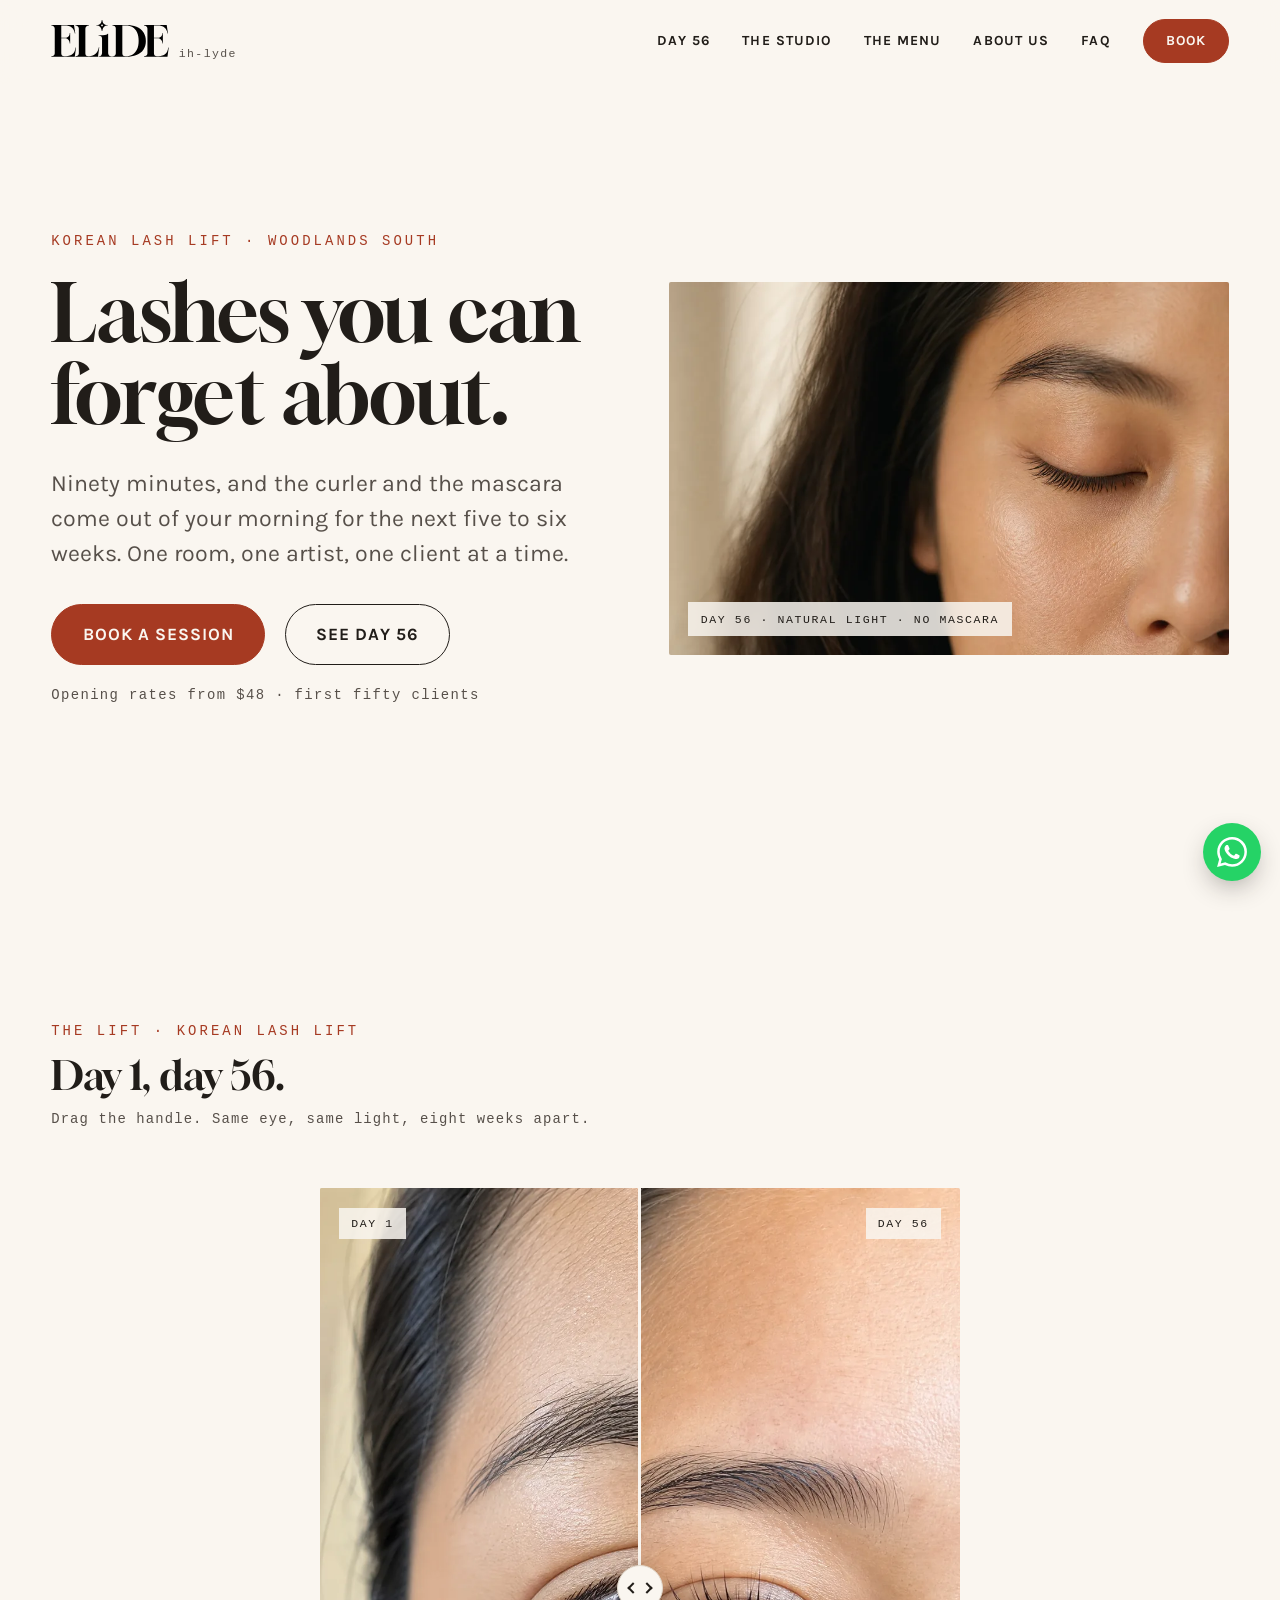
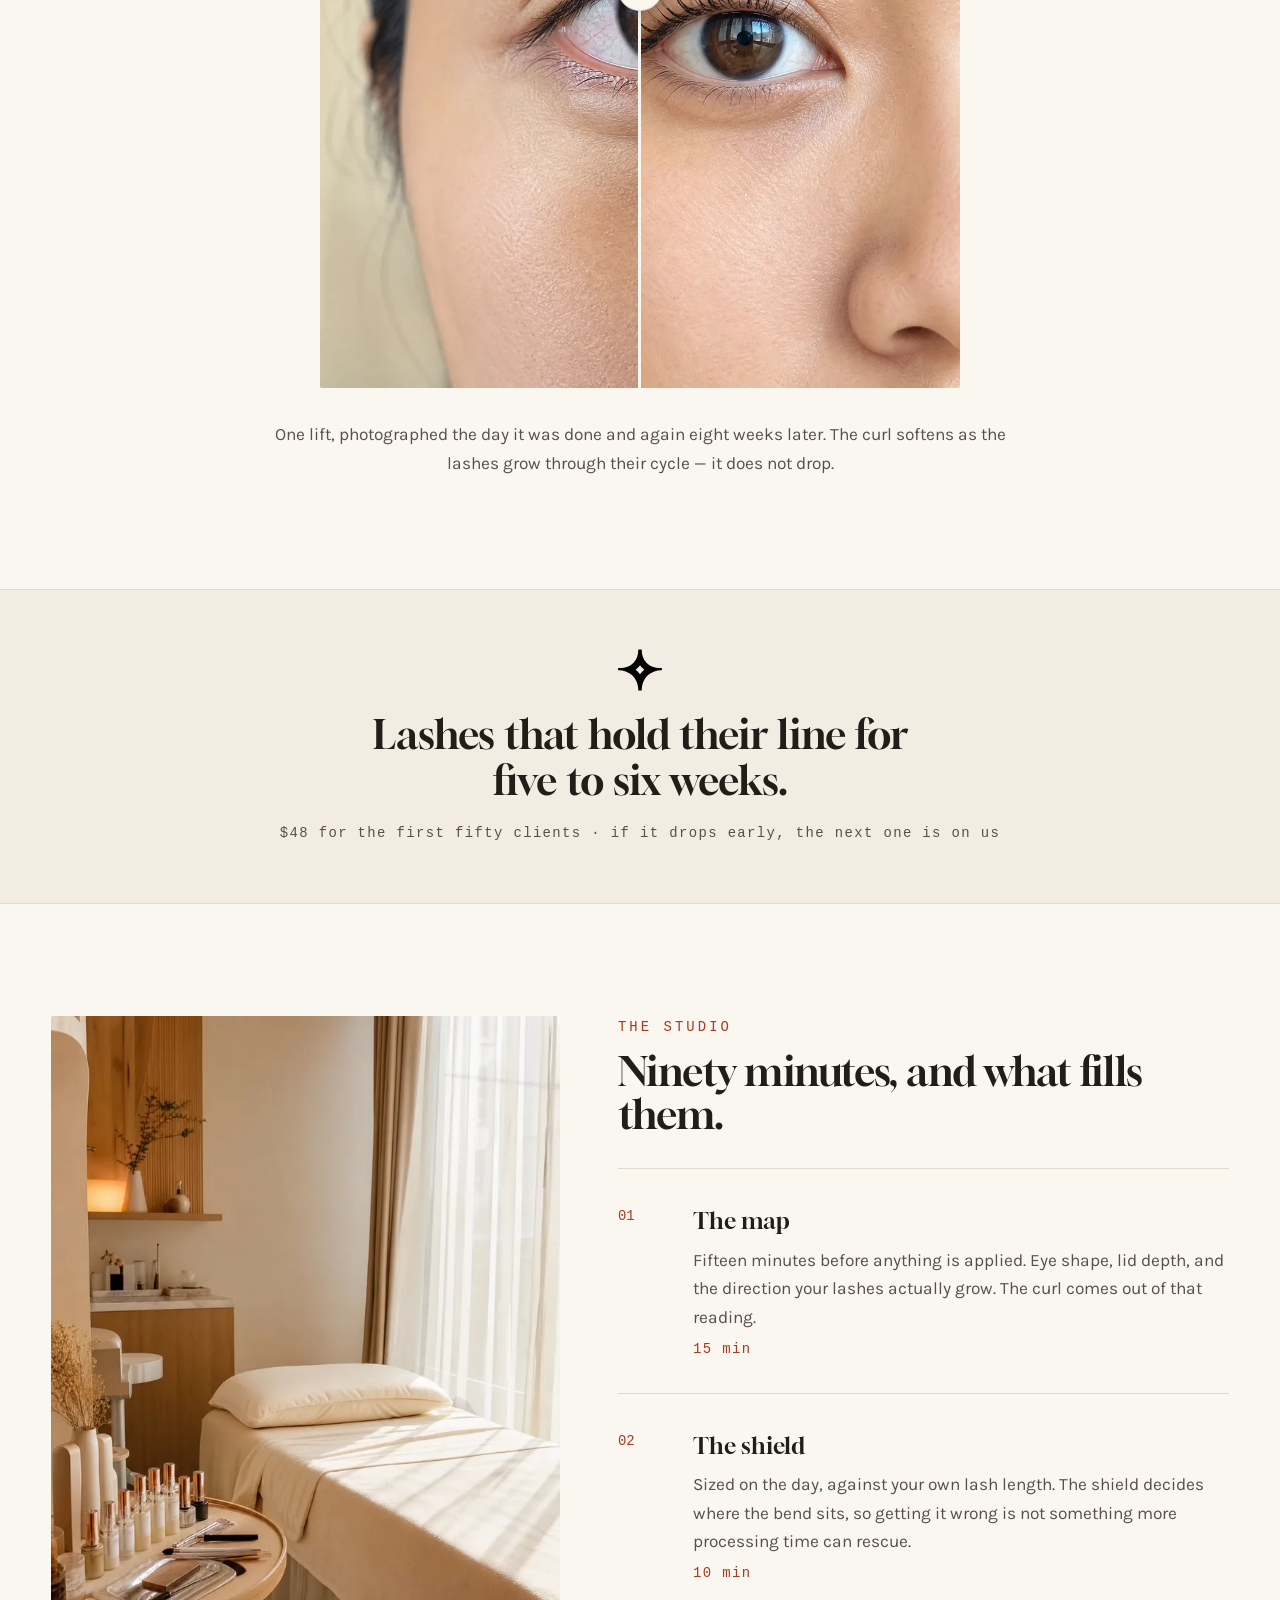
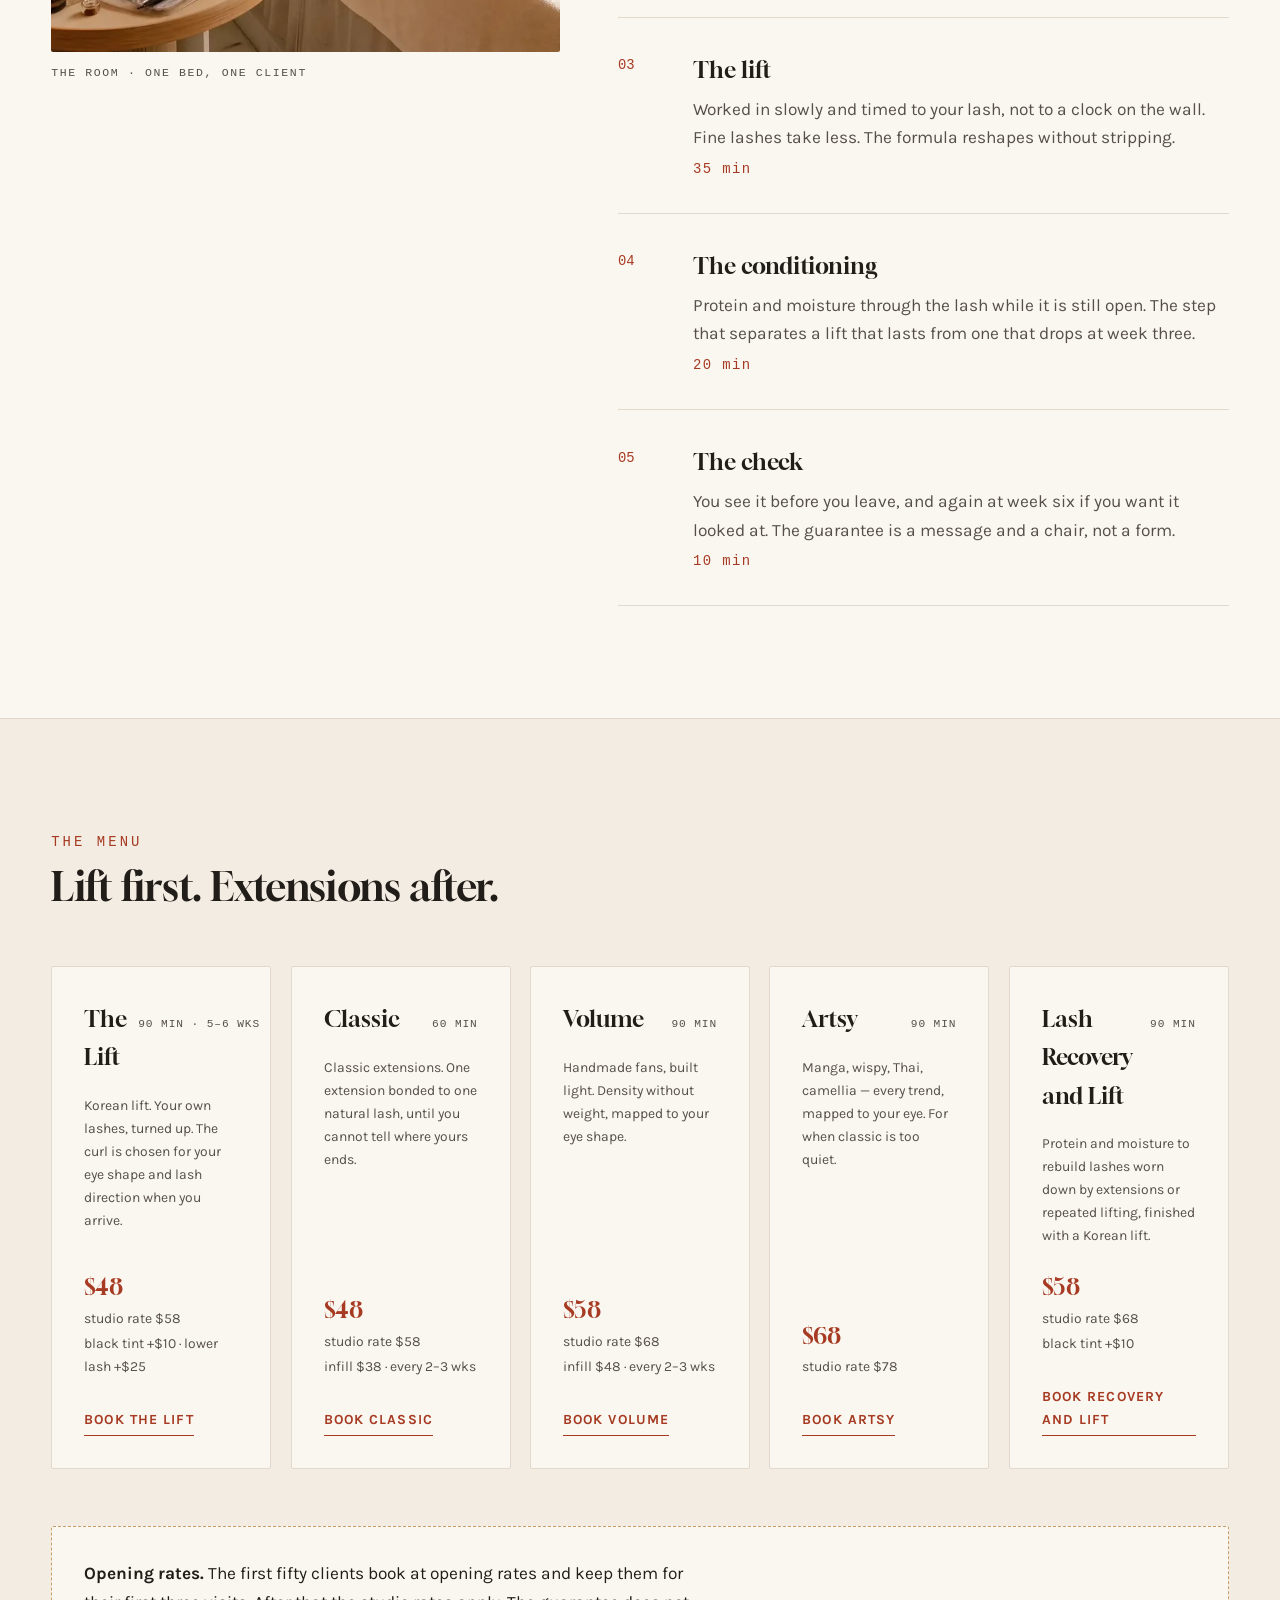
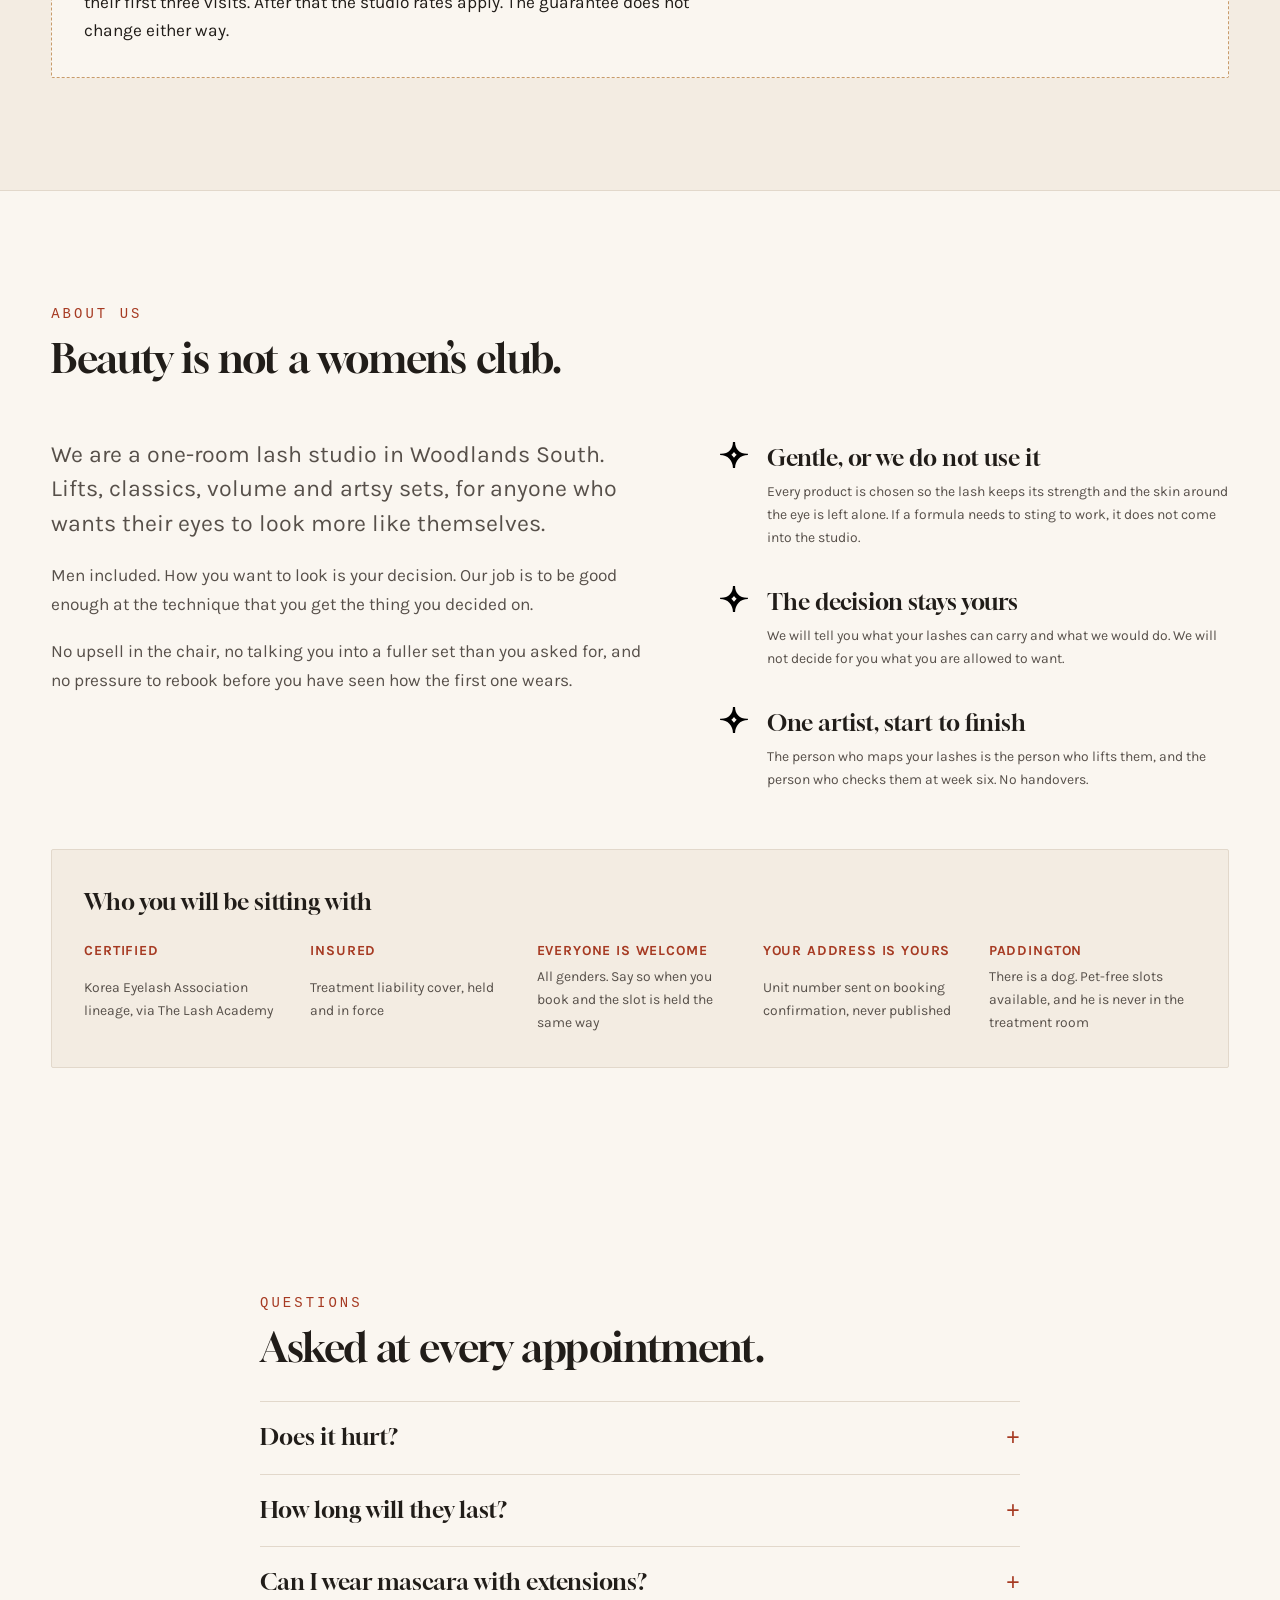
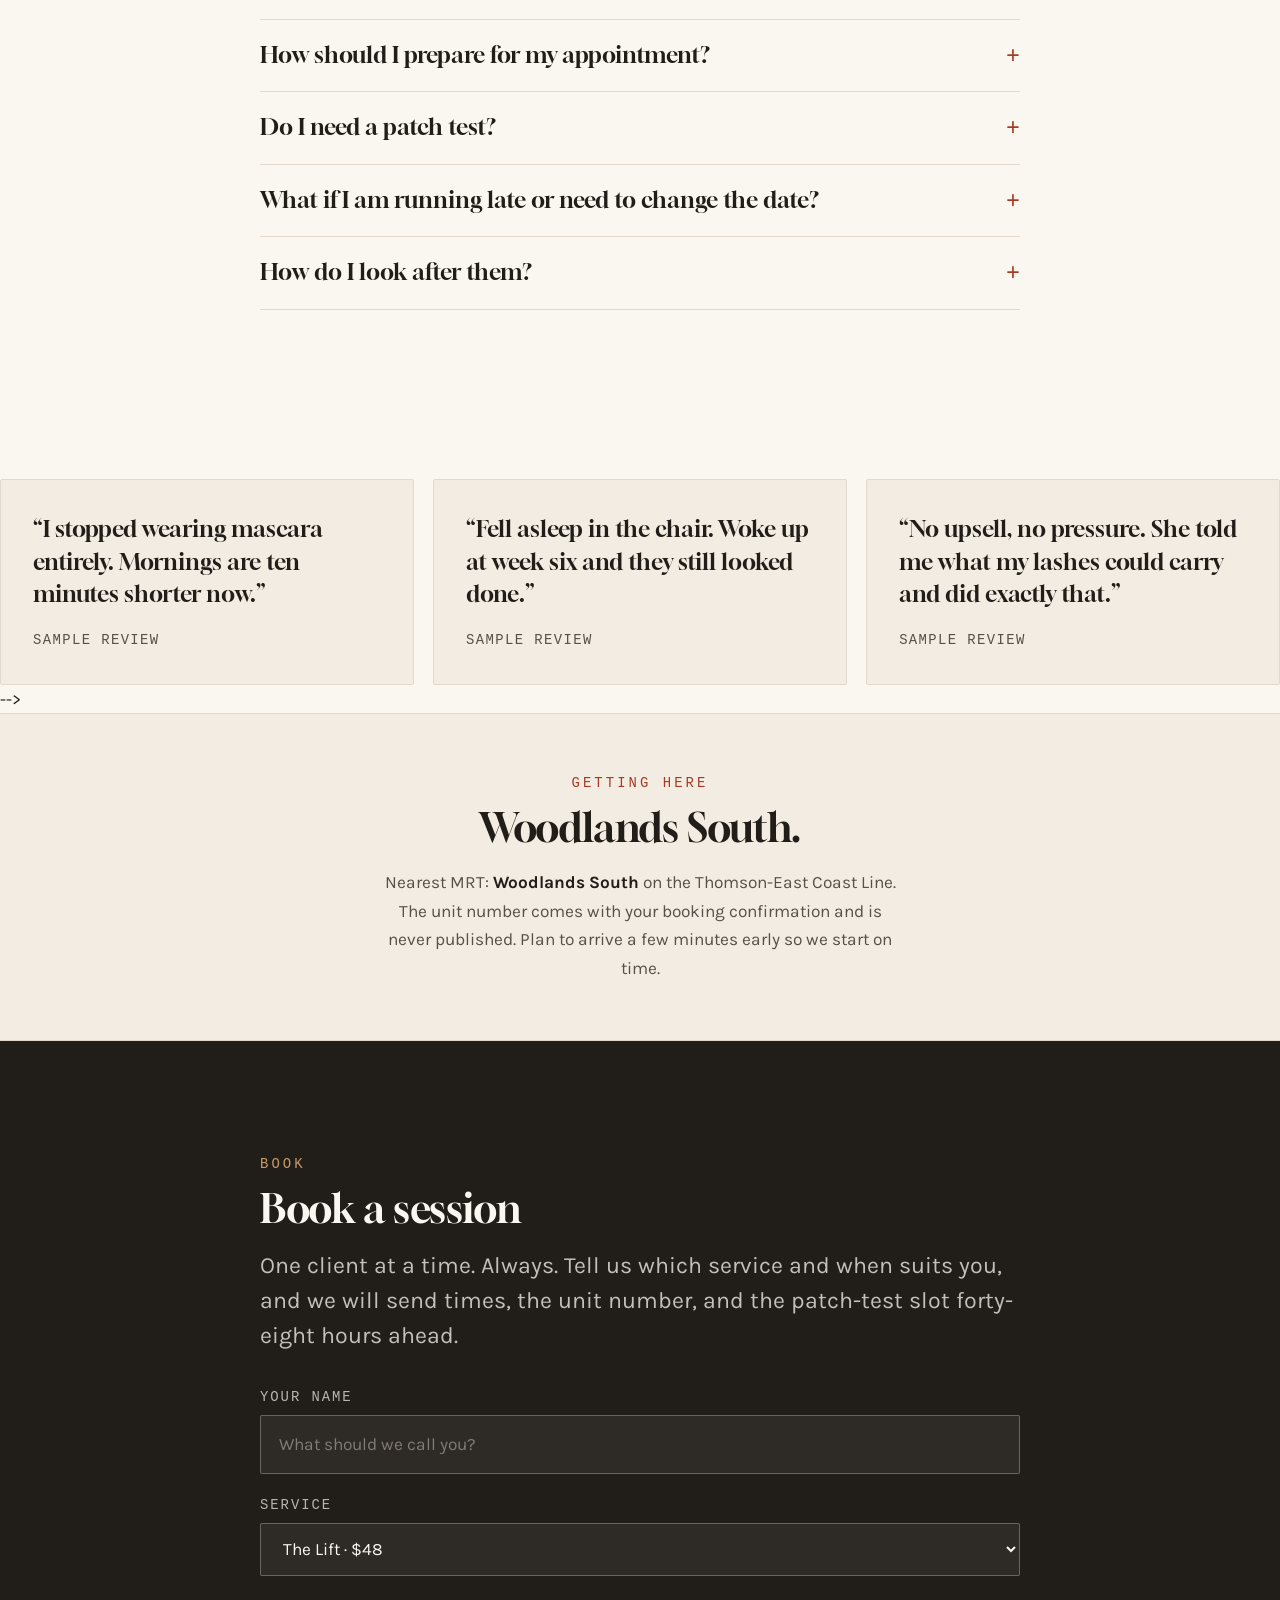
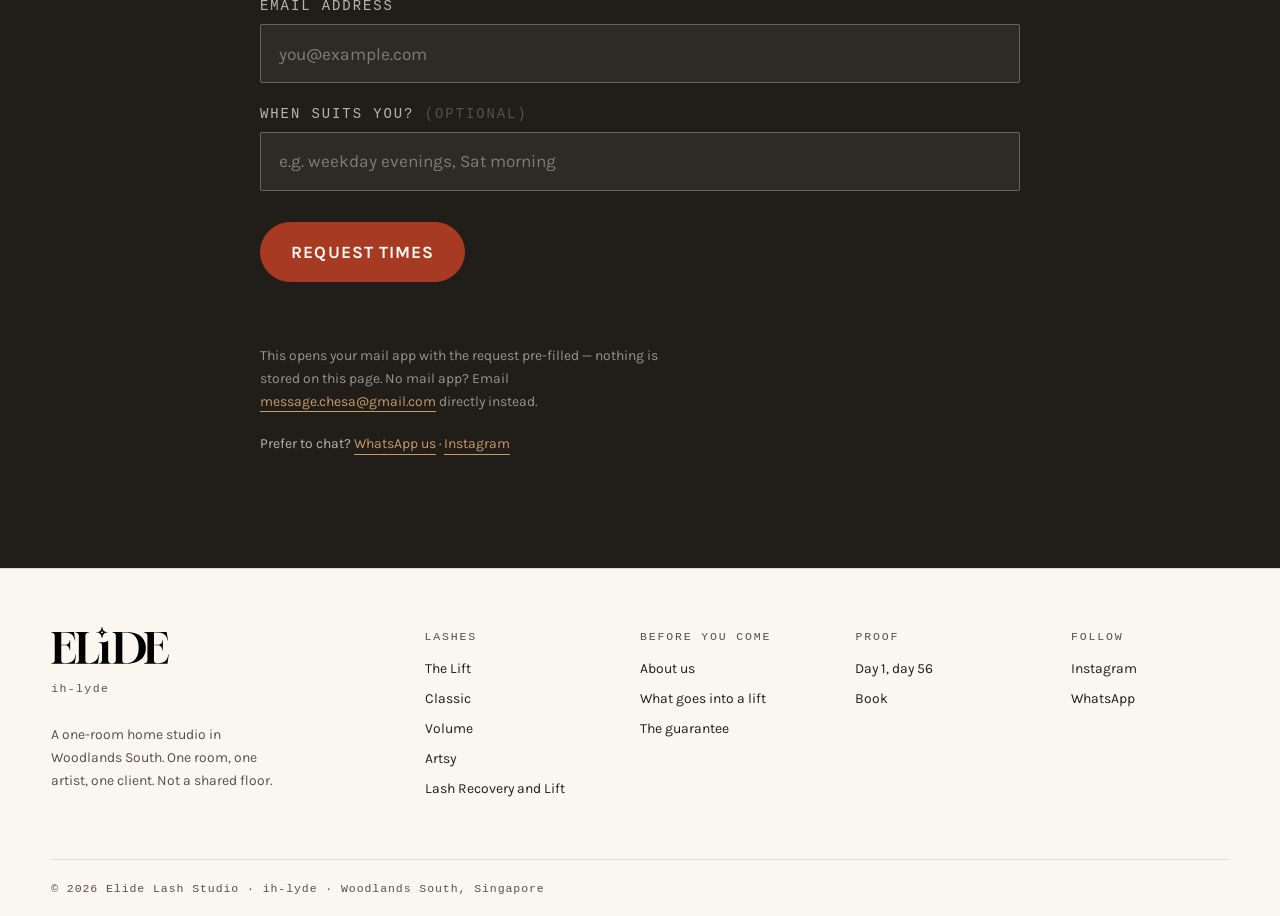
==== index.html @ 9c14c766 "Launch: FAQ, getting-here band, booking fixes, real WhatsApp and Instagram links" ====
<!DOCTYPE html>
<html lang="en">
<head>
<meta charset="utf-8">
<meta name="viewport" content="width=device-width, initial-scale=1">
<title>ELıDE — Lash lift and extensions in Woodlands South, Singapore</title>
<meta name="description" content="Lash lift and extensions in a one-room home studio in Woodlands South. One artist, one client at a time. Holds five to six weeks, or the next one is on us.">
<meta name="theme-color" content="#FAF6F0">
<link rel="canonical" href="https://www.elidestudio.com/">
<meta property="og:type" content="website">
<meta property="og:title" content="ELıDE — Lash studio in Woodlands South">
<meta property="og:description" content="Ninety minutes, and the curler and the mascara come out of your morning for the next five to six weeks. One room, one artist, one client at a time.">
<meta property="og:image" content="assets/img/hero-1600.jpg">
<meta name="twitter:card" content="summary_large_image">
<link rel="preload" href="assets/fonts/gloock-latin.woff2" as="font" type="font/woff2" crossorigin>
<link rel="preload" href="assets/fonts/karla-latin.woff2" as="font" type="font/woff2" crossorigin>
<link rel="stylesheet" href="assets/css/styles.css">
<link rel="icon" href="assets/img/favicon.svg" type="image/svg+xml">
<script type="application/ld+json">
{
  "@context": "https://schema.org",
  "@type": "BeautySalon",
  "name": "Elide Lash Studio",
  "alternateName": "ELıDE",
  "url": "https://www.elidestudio.com/",
  "description": "One-room lash studio in Woodlands South, Singapore. Lifts, extensions and artsy sets. One artist, one client at a time.",
  "address": {
    "@type": "PostalAddress",
    "addressLocality": "Woodlands South",
    "addressCountry": "SG"
  },
  "priceRange": "$38–$78"
}
</script>
</head>
<body>
<script>document.documentElement.classList.add('js');</script>
<a class="skip" href="#main">Skip to content</a>

<header class="topbar" id="topbar">
  <a class="brand" href="#top" aria-label="Elide, pronounced ih-lyde — back to top">
    <img class="brand__lockup" src="assets/img/elide-lockup.svg" alt="ELıDE" width="118" height="34">
    <span class="brand__say" aria-hidden="true">ih-lyde</span>
  </a>

  <nav class="nav" aria-label="Primary">
    <div class="nav__links" id="navLinks">
      <a href="#proof">Day 56</a>
      <a href="#studio">The studio</a>
      <a href="#menu">The menu</a>
      <a href="#about">About us</a>
      <a href="#faq">FAQ</a>
    </div>
    <a class="btn btn--fill nav__book" href="#book">Book</a>
    <button class="nav__toggle" id="navToggle" type="button" aria-expanded="false" aria-controls="navLinks" aria-label="Open menu">
      <span></span><span></span>
    </button>
  </nav>
</header>

<main id="main">
<span id="top"></span>

<!-- ══════════════ HERO ══════════════ -->
<section class="hero" id="hero">
  <div class="hero__copy">
    <p class="eyebrow" data-seq="0">Korean lash lift · Woodlands South</p>
    <h1 class="display" data-seq="1">Lashes you can forget about.</h1>
    <p class="lede hero__lede" data-seq="2">
      Ninety minutes, and the curler and the mascara come out of your morning for the next
      five to six weeks. One room, one artist, one client at a time.
    </p>
    <div class="hero__cta" data-seq="3">
      <a class="btn btn--fill btn--lg" href="#book">Book a session</a>
      <a class="btn btn--line btn--lg" href="#proof">See day 56</a>
    </div>
    <p class="hero__micro" data-seq="4">Opening rates from $48 · first fifty clients</p>
  </div>

  <div class="hero__shot" data-seq="2">
    <figure class="hero__frame">
      <picture>
        <source type="image/webp" srcset="assets/img/hero-900.webp 900w, assets/img/hero-1600.webp 1600w" sizes="(max-width: 860px) 100vw, 50vw">
        <img src="assets/img/hero-1600.jpg"
             srcset="assets/img/hero-900.jpg 900w, assets/img/hero-1600.jpg 1600w"
             sizes="(max-width: 860px) 100vw, 50vw"
             width="1600" height="1067" fetchpriority="high" decoding="async"
             alt="Close crop of a woman's closed eye in warm sunlight, her natural lashes lifted into a soft curl.">
      </picture>
      <figcaption class="hero__caption">Day 56 · natural light · no mascara</figcaption>
    </figure>
  </div>
</section>

<!-- ══════════════ PROOF ══════════════ -->
<section class="section proof" id="proof">
  <div class="wrap">
    <header class="proof__head" data-reveal>
      <p class="eyebrow">The Lift · Korean lash lift</p>
      <h2 class="h2">Day 1, day 56.</h2>
      <p class="cap">Drag the handle. Same eye, same light, eight weeks apart.</p>
    </header>

    <div class="compare" data-reveal>
      <div class="compare__stage" id="compare">
        <picture class="compare__img compare__img--after">
          <source type="image/webp" srcset="assets/img/proof-d56-700.webp 700w, assets/img/proof-d56-1100.webp 1100w" sizes="(max-width: 860px) 100vw, 60vw">
          <img src="assets/img/proof-d56-1100.jpg" width="1100" height="1375" loading="lazy" decoding="async"
               alt="The same eye at day 56, the natural lashes still holding a clear upward lift.">
        </picture>
        <div class="compare__before" id="compareBefore">
          <picture class="compare__img">
            <source type="image/webp" srcset="assets/img/proof-d1-700.webp 700w, assets/img/proof-d1-1100.webp 1100w" sizes="(max-width: 860px) 100vw, 60vw">
            <img src="assets/img/proof-d1-1100.jpg" width="1100" height="1375" loading="lazy" decoding="async"
                 alt="A client's eye at day 1, natural lashes straight before the lift.">
          </picture>
        </div>
        <div class="compare__handle" id="compareHandle" aria-hidden="true"><span></span></div>
        <input class="compare__range" id="compareRange" type="range" min="0" max="100" value="50"
               aria-label="Reveal comparison between day 1 and day 56">
        <span class="compare__tag compare__tag--before">Day 1</span>
        <span class="compare__tag compare__tag--after">Day 56</span>
      </div>
      <p class="compare__note">
        One lift, photographed the day it was done and again eight weeks later. The curl softens as
        the lashes grow through their cycle — it does not drop.
      </p>
    </div>
  </div>
</section>

<!-- ══════════════ GUARANTEE ══════════════ -->
<section class="band guarantee" id="guarantee">
  <img class="guarantee__motif" src="assets/img/elide-mark.svg" alt="" width="72" height="72" data-reveal>
  <p class="guarantee__line" data-reveal>Lashes that hold their line for five to six weeks.</p>
  <p class="guarantee__note" data-reveal>$48 for the first fifty clients · if it drops early, the next one is on us</p>
</section>

<!-- ══════════════ STUDIO ══════════════ -->
<section class="section studio" id="studio">
  <div class="wrap studio__grid">
    <figure class="studio__photo" data-reveal>
      <picture>
        <source type="image/webp" srcset="assets/img/studio-700.webp 700w, assets/img/studio-1100.webp 1100w" sizes="(max-width: 1080px) 100vw, 42vw">
        <img src="assets/img/studio-1100.jpg" width="1100" height="1375" loading="lazy" decoding="async"
             alt="The treatment room: a single bed in cream linen beside a sunlit window, tools laid out on a wooden tray.">
      </picture>
      <figcaption>The room · one bed, one client</figcaption>
    </figure>

    <div class="studio__copy">
      <header data-reveal>
        <p class="eyebrow">The studio</p>
        <h2 class="h2">Ninety minutes, and what fills them.</h2>
      </header>
      <ol class="process">
        <li data-reveal>
          <span class="process__n">01</span>
          <div>
            <h3>The map</h3>
            <p>Fifteen minutes before anything is applied. Eye shape, lid depth, and the direction your lashes actually grow. The curl comes out of that reading.</p>
            <p class="process__t">15 min</p>
          </div>
        </li>
        <li data-reveal>
          <span class="process__n">02</span>
          <div>
            <h3>The shield</h3>
            <p>Sized on the day, against your own lash length. The shield decides where the bend sits, so getting it wrong is not something more processing time can rescue.</p>
            <p class="process__t">10 min</p>
          </div>
        </li>
        <li data-reveal>
          <span class="process__n">03</span>
          <div>
            <h3>The lift</h3>
            <p>Worked in slowly and timed to your lash, not to a clock on the wall. Fine lashes take less. The formula reshapes without stripping.</p>
            <p class="process__t">35 min</p>
          </div>
        </li>
        <li data-reveal>
          <span class="process__n">04</span>
          <div>
            <h3>The conditioning</h3>
            <p>Protein and moisture through the lash while it is still open. The step that separates a lift that lasts from one that drops at week three.</p>
            <p class="process__t">20 min</p>
          </div>
        </li>
        <li data-reveal>
          <span class="process__n">05</span>
          <div>
            <h3>The check</h3>
            <p>You see it before you leave, and again at week six if you want it looked at. The guarantee is a message and a chair, not a form.</p>
            <p class="process__t">10 min</p>
          </div>
        </li>
      </ol>
    </div>
  </div>
</section>

<!-- ══════════════ MENU ══════════════ -->
<section class="section menu" id="menu">
  <div class="wrap">
    <header class="menu__head" data-reveal>
      <p class="eyebrow">The menu</p>
      <h2 class="h2">Lift first. Extensions after.</h2>
    </header>

    <div class="cards">
      <article class="card" data-reveal>
        <div class="card__top"><h3>The Lift</h3><span class="card__meta">90 min · 5–6 wks</span></div>
        <p>Korean lift. Your own lashes, turned up. The curl is chosen for your eye shape and lash direction when you arrive.</p>
        <div class="card__price">
          <span class="card__now">$48</span>
          <span class="card__then">studio rate $58</span>
          <span class="card__extra">black tint +$10 · lower lash +$25</span>
        </div>
        <a class="card__cta" href="#book" data-service="The Lift · $48">Book the Lift</a>
      </article>

      <article class="card" data-reveal>
        <div class="card__top"><h3>Classic</h3><span class="card__meta">60 min</span></div>
        <p>Classic extensions. One extension bonded to one natural lash, until you cannot tell where yours ends.</p>
        <div class="card__price">
          <span class="card__now">$48</span>
          <span class="card__then">studio rate $58</span>
          <span class="card__extra">infill $38 · every 2–3 wks</span>
        </div>
        <a class="card__cta" href="#book" data-service="Classic · $48">Book Classic</a>
      </article>

      <article class="card" data-reveal>
        <div class="card__top"><h3>Volume</h3><span class="card__meta">90 min</span></div>
        <p>Handmade fans, built light. Density without weight, mapped to your eye shape.</p>
        <div class="card__price">
          <span class="card__now">$58</span>
          <span class="card__then">studio rate $68</span>
          <span class="card__extra">infill $48 · every 2–3 wks</span>
        </div>
        <a class="card__cta" href="#book" data-service="Volume · $58">Book Volume</a>
      </article>

      <article class="card" data-reveal>
        <div class="card__top"><h3>Artsy</h3><span class="card__meta">90 min</span></div>
        <p>Manga, wispy, Thai, camellia — every trend, mapped to your eye. For when classic is too quiet.</p>
        <div class="card__price">
          <span class="card__now">$68</span>
          <span class="card__then">studio rate $78</span>
        </div>
        <a class="card__cta" href="#book" data-service="Artsy · $68">Book Artsy</a>
      </article>

      <article class="card" data-reveal>
        <div class="card__top"><h3>Lash Recovery and Lift</h3><span class="card__meta">90 min</span></div>
        <p>Protein and moisture to rebuild lashes worn down by extensions or repeated lifting, finished with a Korean lift.</p>
        <div class="card__price">
          <span class="card__now">$58</span>
          <span class="card__then">studio rate $68</span>
          <span class="card__extra">black tint +$10</span>
        </div>
        <a class="card__cta" href="#book" data-service="Lash Recovery and Lift · $58">Book Recovery and Lift</a>
      </article>
    </div>

    <div class="opening" data-reveal>
      <p><strong>Opening rates.</strong> The first fifty clients book at opening rates and keep them for their first three visits. After that the studio rates apply. The guarantee does not change either way.</p>
    </div>
  </div>
</section>

<!-- ══════════════ ABOUT ══════════════ -->
<section class="section about" id="about">
  <div class="wrap">
    <header class="about__head" data-reveal>
      <p class="eyebrow">About us</p>
      <h2 class="h2">Beauty is not a women&rsquo;s club.</h2>
    </header>

    <div class="about__grid">
      <div class="about__lead" data-reveal>
        <p class="lede">We are a one-room lash studio in Woodlands South. Lifts, classics, volume and artsy sets, for anyone who wants their eyes to look more like themselves.</p>
        <p>Men included. How you want to look is your decision. Our job is to be good enough at the technique that you get the thing you decided on.</p>
        <p>No upsell in the chair, no talking you into a fuller set than you asked for, and no pressure to rebook before you have seen how the first one wears.</p>
      </div>

      <ul class="beliefs">
        <li data-reveal>
          <img class="beliefs__mark" src="assets/img/elide-mark.svg" alt="" width="28" height="28">
          <div><h3>Gentle, or we do not use it</h3><p>Every product is chosen so the lash keeps its strength and the skin around the eye is left alone. If a formula needs to sting to work, it does not come into the studio.</p></div>
        </li>
        <li data-reveal>
          <img class="beliefs__mark" src="assets/img/elide-mark.svg" alt="" width="28" height="28">
          <div><h3>The decision stays yours</h3><p>We will tell you what your lashes can carry and what we would do. We will not decide for you what you are allowed to want.</p></div>
        </li>
        <li data-reveal>
          <img class="beliefs__mark" src="assets/img/elide-mark.svg" alt="" width="28" height="28">
          <div><h3>One artist, start to finish</h3><p>The person who maps your lashes is the person who lifts them, and the person who checks them at week six. No handovers.</p></div>
        </li>
      </ul>
    </div>

    <div class="credentials" data-reveal>
      <h3 class="credentials__h">Who you will be sitting with</h3>
      <ul class="credentials__list">
        <li><strong>Certified</strong><span>Korea Eyelash Association lineage, via The Lash Academy</span></li>
        <li><strong>Insured</strong><span>Treatment liability cover, held and in force</span></li>
        <li><strong>Everyone is welcome</strong><span>All genders. Say so when you book and the slot is held the same way</span></li>
        <li><strong>Your address is yours</strong><span>Unit number sent on booking confirmation, never published</span></li>
        <li><strong>Paddington</strong><span>There is a dog. Pet-free slots available, and he is never in the treatment room</span></li>
      </ul>
    </div>
  </div>
</section>

<!-- ══════════════ FAQ ══════════════ -->
<section class="section faq" id="faq">
  <div class="wrap wrap--narrow">
    <header data-reveal>
      <p class="eyebrow">Questions</p>
      <h2 class="h2">Asked at every appointment.</h2>
    </header>

    <div class="faq__list">
      <details data-reveal>
        <summary>Does it hurt?</summary>
        <p>No. A lash appointment is one of the more relaxing hours you will spend. Your eyes stay closed, the room is quiet, and most clients drift off. If anything ever stings, pulls, or feels uncomfortable, say so and it gets fixed on the spot.</p>
      </details>
      <details data-reveal>
        <summary>How long will they last?</summary>
        <p>The Lift holds five to six weeks on your natural lash cycle. The curl softens as lashes grow through their cycle. It does not drop. Extensions shed with your natural lashes, so they need an infill every two to three weeks to stay full.</p>
        <p>If a lift drops early, the guarantee covers it. The next one is on us.</p>
      </details>
      <details data-reveal>
        <summary>Can I wear mascara with extensions?</summary>
        <p>You will not need to. That is the point. If you must, use only a water-based formula, never waterproof, and keep all oil-based cleansers and removers away from the lashes. Oil breaks down the bond.</p>
      </details>
      <details data-reveal>
        <summary>How should I prepare for my appointment?</summary>
        <p>Arrive with clean, makeup-free lashes. No mascara and no lash curler that day. If you can, skip caffeine right before. It makes eyes flutter, and still eyes make for better lashes.</p>
      </details>
      <details data-reveal>
        <summary>Do I need a patch test?</summary>
        <p>Yes, for first-time clients. It happens forty-eight hours before your appointment, takes a few minutes, and it is how we keep sensitive eyes safe. Your booking confirmation includes the patch-test slot.</p>
      </details>
      <details data-reveal>
        <summary>What if I am running late or need to change the date?</summary>
        <p>Life happens, but the chair is booked for you. More than fifteen minutes late counts as one session. If you need to change the date, please let us know at least twenty-four hours ahead so the slot can go to someone else.</p>
      </details>
      <details data-reveal>
        <summary>How do I look after them?</summary>
        <p>Keep them dry for the first twenty-four hours. No steam rooms, no saunas, no crying at sad movies just yet. After that: no oil-based products near the eyes, do not rub or pick, and brush them daily with the spoolie you take home.</p>
      </details>
    </div>
  </div>
</section>

<!-- TESTIMONIALS hidden until real client reviews arrive
<section class="section voices" id="voices">
  <div class="wrap">
    <header data-reveal>
      <p class="eyebrow">Kind words</p>
      <h2 class="h2">From the chair.</h2>
      <!-- DRAFT: sample layout only; replace with real client reviews before launch -->
    </header>

    <div class="voices__grid">
      <figure class="voice" data-reveal>
        <blockquote>&ldquo;I stopped wearing mascara entirely. Mornings are ten minutes shorter now.&rdquo;</blockquote>
        <figcaption>Sample review</figcaption>
      </figure>
      <figure class="voice" data-reveal>
        <blockquote>&ldquo;Fell asleep in the chair. Woke up at week six and they still looked done.&rdquo;</blockquote>
        <figcaption>Sample review</figcaption>
      </figure>
      <figure class="voice" data-reveal>
        <blockquote>&ldquo;No upsell, no pressure. She told me what my lashes could carry and did exactly that.&rdquo;</blockquote>
        <figcaption>Sample review</figcaption>
      </figure>
    </div>
  </div>
</section>
-->

<!-- ══════════════ GETTING HERE ══════════════ -->
<section class="band visit" id="visit">
  <div class="wrap wrap--narrow" data-reveal>
    <p class="eyebrow">Getting here</p>
    <h2 class="h2">Woodlands South.</h2>
    <p class="visit__body">Nearest MRT: <strong>Woodlands South</strong> on the Thomson-East Coast Line. The unit number comes with your booking confirmation and is never published. Plan to arrive a few minutes early so we start on time.</p>
  </div>
</section>

<!-- ══════════════ BOOK ══════════════ -->
<section class="section booking" id="book">
  <div class="wrap wrap--narrow">
    <header data-reveal>
      <p class="eyebrow">Book</p>
      <h2 class="h2">Book a session</h2>
      <p class="lede booking__lede">
        One client at a time. Always. Tell us which service and when suits you, and we will send times, the unit
        number, and the patch-test slot forty-eight hours ahead.
      </p>
    </header>

    <form class="book__form" id="bookForm" action="mailto:message.chesa@gmail.com" method="post" enctype="text/plain" novalidate>
      <div class="book__row">
        <label for="name">Your name</label>
        <input id="name" name="name" type="text" required placeholder="What should we call you?" autocomplete="name">
      </div>
      <div class="book__row">
        <label for="service">Service</label>
        <select id="service" name="service">
          <option selected>The Lift · $48</option>
          <option>Classic · $48</option>
          <option>Volume · $58</option>
          <option>Artsy · $68</option>
          <option>Lash Recovery and Lift · $58</option>
          <option>Not sure yet</option>
        </select>
      </div>
      <div class="book__row">
        <label for="email">Email address</label>
        <input id="email" name="email" type="email" required placeholder="you@example.com" autocomplete="email" inputmode="email">
      </div>
      <div class="book__row">
        <label for="when">When suits you? <span class="book__opt">(optional)</span></label>
        <input id="when" name="when" type="text" placeholder="e.g. weekday evenings, Sat morning">
      </div>
      <button class="btn btn--fill btn--lg" type="submit">Request times</button>
      <p class="book__note" id="bookNote" role="status" aria-live="polite"></p>
      <p class="book__fine">This opens your mail app with the request pre-filled — nothing is stored on this page. No mail app? Email <a href="mailto:message.chesa@gmail.com">message.chesa@gmail.com</a> directly instead.</p>
      <p class="book__alt">Prefer to chat? <a href="https://wa.me/6580252620?text=Hi%20ELiDE%2C%20I%27d%20like%20to%20book%20a%20lash%20session." target="_blank" rel="noopener">WhatsApp us</a> · <a href="https://instagram.com/studio.elide" target="_blank" rel="noopener">Instagram</a></p>
    </form>
  </div>
</section>

</main>

<a class="wa-float" href="https://wa.me/6580252620?text=Hi%20ELiDE%2C%20I%27d%20like%20to%20book%20a%20lash%20session." target="_blank" rel="noopener" aria-label="Chat with ELiDE on WhatsApp">
  <svg viewBox="0 0 24 24" aria-hidden="true"><path d="M17.472 14.382c-.297-.149-1.758-.867-2.03-.967-.273-.099-.471-.148-.67.15-.197.297-.767.966-.94 1.164-.173.199-.347.223-.644.075-.297-.15-1.255-.463-2.39-1.475-.883-.788-1.48-1.761-1.653-2.059-.173-.297-.018-.458.13-.606.134-.133.298-.347.446-.52.149-.174.198-.298.298-.497.099-.198.05-.371-.025-.52-.075-.149-.669-1.612-.916-2.207-.242-.579-.487-.5-.669-.51-.173-.008-.371-.01-.57-.01-.198 0-.52.074-.792.372-.272.297-1.04 1.016-1.04 2.479 0 1.462 1.065 2.875 1.213 3.074.149.198 2.096 3.2 5.077 4.487.709.306 1.262.489 1.694.625.712.227 1.36.195 1.871.118.571-.085 1.758-.719 2.006-1.413.248-.694.248-1.289.173-1.413-.074-.124-.272-.198-.57-.347m-5.421 7.403h-.004a9.87 9.87 0 01-5.031-1.378l-.361-.214-3.741.982.998-3.648-.235-.374a9.86 9.86 0 01-1.51-5.26c.001-5.45 4.436-9.884 9.888-9.884 2.64 0 5.122 1.03 6.988 2.898a9.825 9.825 0 012.893 6.994c-.003 5.45-4.437 9.884-9.885 9.884m8.413-18.297A11.815 11.815 0 0012.05 0C5.495 0 .16 5.335.157 11.892c0 2.096.547 4.142 1.588 5.945L.057 24l6.305-1.654a11.882 11.882 0 005.683 1.448h.005c6.554 0 11.89-5.335 11.893-11.893a11.821 11.821 0 00-3.48-8.413z"/></svg>
</a>

<footer class="foot">
  <div class="foot__grid">
    <div class="foot__brand">
      <img class="brand__lockup" src="assets/img/elide-lockup.svg" alt="ELıDE" width="118" height="34">
      <span class="brand__say" aria-hidden="true">ih-lyde</span>
      <p class="foot__small">A one-room home studio in Woodlands South. One room, one artist, one client. Not a shared floor.</p>
    </div>
    <nav aria-label="Services">
      <p class="foot__h">Lashes</p>
      <a href="#menu">The Lift</a>
      <a href="#menu">Classic</a>
      <a href="#menu">Volume</a>
      <a href="#menu">Artsy</a>
      <a href="#menu">Lash Recovery and Lift</a>
    </nav>
    <nav aria-label="Before you come">
      <p class="foot__h">Before you come</p>
      <a href="#about">About us</a>
      <a href="#studio">What goes into a lift</a>
      <a href="#guarantee">The guarantee</a>
    </nav>
    <nav aria-label="Proof and booking">
      <p class="foot__h">Proof</p>
      <a href="#proof">Day 1, day 56</a>
      <a href="#book">Book</a>
    </nav>
    <nav aria-label="Follow">
      <p class="foot__h">Follow</p>
      <a href="https://instagram.com/studio.elide" target="_blank" rel="noopener">Instagram</a>
      <a href="https://wa.me/6580252620" target="_blank" rel="noopener">WhatsApp</a>
    </nav>
  </div>
  <p class="foot__legal">© <span id="yr">2026</span> Elide Lash Studio · ih-lyde · Woodlands South, Singapore</p>
</footer>

<script src="assets/js/main.js" defer></script>
</body>
</html>
---- assets/css/styles.css ----
/* ============================================================
   ELıDE — redesigned stylesheet
   Warm editorial system built around the client's original logo.
   ============================================================ */

@font-face {
  font-family: 'Gloock';
  src: url('../fonts/gloock-latin.woff2') format('woff2');
  font-weight: 400;
  font-style: normal;
  font-display: swap;
  unicode-range: U+0000-00FF, U+2000-206F;
}
@font-face {
  font-family: 'Karla';
  src: url('../fonts/karla-latin.woff2') format('woff2');
  font-weight: 400 800;
  font-style: normal;
  font-display: swap;
  unicode-range: U+0000-00FF, U+2000-206F;
}
@font-face {
  font-family: 'Space Mono';
  src: url('../fonts/spacemono-latin.woff2') format('woff2');
  font-weight: 400;
  font-style: normal;
  font-display: swap;
  unicode-range: U+0000-00FF, U+2000-206F;
}

:root {
  --paper: #FAF6F0;
  --paper-rgb: 250, 246, 240;
  --cream: #F3ECE2;
  --ink: #211D19;
  --ink-soft: #57504A;
  --line: #E2D8CB;
  --accent: #A63A22;
  --accent-deep: #7E2A17;
  --accent-tint: #F0DDD4;
  --gold: #C89B6A;

  --font-display: 'Gloock', 'Iowan Old Style', Georgia, serif;
  --font-body: 'Karla', 'Avenir Next', 'Segoe UI', sans-serif;
  --font-mono: 'Space Mono', 'SFMono-Regular', Consolas, monospace;

  --step--1: clamp(0.78rem, 0.75rem + 0.15vw, 0.88rem);
  --step-0: clamp(0.95rem, 0.9rem + 0.25vw, 1.08rem);
  --step-1: clamp(1.15rem, 1.05rem + 0.5vw, 1.45rem);
  --step-2: clamp(1.6rem, 1.3rem + 1.5vw, 2.6rem);
  --step-3: clamp(2.6rem, 1.8rem + 4vw, 5.2rem);

  --space-xs: clamp(0.5rem, 0.45rem + 0.3vw, 0.75rem);
  --space-s: clamp(0.9rem, 0.8rem + 0.5vw, 1.25rem);
  --space-m: clamp(1.4rem, 1.2rem + 1vw, 2.2rem);
  --space-l: clamp(2.4rem, 2rem + 2vw, 4rem);
  --space-xl: clamp(4rem, 3rem + 5vw, 8rem);

  --gut: clamp(1.25rem, 4vw, 4rem);
  --radius: 2px;
  --ease: cubic-bezier(0.22, 1, 0.36, 1);
  --ease-out: cubic-bezier(0.16, 1, 0.3, 1);
}

/* ---------- Reset & base ---------- */
*, *::before, *::after { box-sizing: border-box; }
html { scroll-behavior: smooth; scroll-padding-top: 96px; }
body {
  margin: 0;
  background: var(--paper);
  color: var(--ink);
  font-family: var(--font-body);
  font-size: var(--step-0);
  line-height: 1.65;
  -webkit-font-smoothing: antialiased;
  text-rendering: optimizeLegibility;
}
img, picture, video { display: block; max-width: 100%; }
img { height: auto; }
a { color: inherit; text-decoration: none; }
h1, h2, h3 { margin: 0; font-weight: 400; }
p { margin: 0; }
ul, ol { margin: 0; padding: 0; list-style: none; }
button { font: inherit; color: inherit; background: none; border: 0; cursor: pointer; }
input, select { font: inherit; color: inherit; }
:focus-visible { outline: 2px solid var(--accent); outline-offset: 3px; border-radius: var(--radius); }
::selection { background: var(--accent); color: var(--paper); }

.skip {
  position: absolute;
  left: var(--space-s);
  top: -100%;
  z-index: 100;
  padding: 0.6rem 1rem;
  background: var(--ink);
  color: var(--paper);
  transition: top 0.2s var(--ease);
}
.skip:focus { top: var(--space-s); }

.wrap { width: min(1180px, 100% - 2 * var(--gut)); margin-inline: auto; }
.wrap--narrow { width: min(760px, 100% - 2 * var(--gut)); }

/* ---------- Type ---------- */
.eyebrow {
  font-family: var(--font-mono);
  font-size: var(--step--1);
  letter-spacing: 0.22em;
  text-transform: uppercase;
  color: var(--accent);
}
.display {
  font-family: var(--font-display);
  font-size: var(--step-3);
  line-height: 1.02;
  letter-spacing: -0.015em;
  margin-top: var(--space-s);
}
.h2 {
  font-family: var(--font-display);
  font-size: var(--step-2);
  line-height: 1.08;
  letter-spacing: -0.01em;
  margin-top: var(--space-xs);
}
.lede {
  font-size: var(--step-1);
  line-height: 1.5;
  color: var(--ink-soft);
}
.cap {
  font-family: var(--font-mono);
  font-size: var(--step--1);
  letter-spacing: 0.08em;
  color: var(--ink-soft);
}

/* ---------- Buttons ---------- */
.btn {
  position: relative;
  display: inline-flex;
  align-items: center;
  justify-content: center;
  gap: 0.5em;
  padding: 0.72rem 1.5rem;
  border: 1px solid var(--ink);
  border-radius: 999px;
  font-weight: 700;
  font-size: var(--step--1);
  letter-spacing: 0.06em;
  text-transform: uppercase;
  overflow: hidden;
  transition: color 0.35s var(--ease), background 0.35s var(--ease), border-color 0.35s var(--ease), transform 0.35s var(--ease);
}
.btn::before {
  content: '';
  position: absolute;
  inset: 0;
  background: var(--ink);
  transform: scaleX(0);
  transform-origin: right;
  transition: transform 0.45s var(--ease);
  z-index: -1;
}
.btn--lg { padding: 0.95rem 1.9rem; font-size: var(--step-0); }
.btn--fill { background: var(--accent); border-color: var(--accent); color: var(--paper); }
.btn--fill::before { background: var(--accent-deep); }
.btn--fill:hover, .btn--fill:focus-visible { border-color: var(--accent-deep); }
.btn--fill:hover::before, .btn--fill:focus-visible::before { transform: scaleX(1); transform-origin: left; }
.btn--line { background: transparent; color: var(--ink); }
.btn--line:hover, .btn--line:focus-visible { color: var(--paper); }
.btn--line:hover::before, .btn--line:focus-visible::before { transform: scaleX(1); transform-origin: left; }
.btn:active { transform: translateY(1px); }

/* ---------- Topbar ---------- */
.topbar {
  position: sticky;
  top: 0;
  z-index: 50;
  display: flex;
  align-items: center;
  justify-content: space-between;
  gap: var(--space-m);
  padding: var(--space-s) var(--gut);
  background: rgba(var(--paper-rgb), 0.88);
  backdrop-filter: blur(14px);
  -webkit-backdrop-filter: blur(14px);
  border-bottom: 1px solid transparent;
  transition: padding 0.4s var(--ease), border-color 0.4s, background 0.4s;
}
.topbar.is-stuck {
  padding-top: calc(var(--space-s) * 0.55);
  padding-bottom: calc(var(--space-s) * 0.55);
  border-bottom-color: var(--line);
}
.brand { display: inline-flex; align-items: baseline; gap: 0.6rem; }
.brand__lockup { width: 118px; height: auto; }
.brand__say {
  font-family: var(--font-mono);
  font-size: 0.72rem;
  letter-spacing: 0.12em;
  color: var(--ink-soft);
}
.nav { display: flex; align-items: center; gap: var(--space-m); }
.nav__links { display: flex; align-items: center; gap: var(--space-m); }
.nav__links a {
  position: relative;
  font-size: var(--step--1);
  font-weight: 700;
  letter-spacing: 0.08em;
  text-transform: uppercase;
  padding: 0.3rem 0;
}
.nav__links a::after {
  content: '';
  position: absolute;
  left: 0;
  right: 0;
  bottom: 0;
  height: 1px;
  background: var(--accent);
  transform: scaleX(0);
  transform-origin: right;
  transition: transform 0.35s var(--ease);
}
.nav__links a:hover::after, .nav__links a:focus-visible::after { transform: scaleX(1); transform-origin: left; }
.nav__book { padding: 0.6rem 1.4rem; }
.nav__toggle {
  display: none;
  position: relative;
  width: 44px;
  height: 44px;
  border: 1px solid var(--line);
  border-radius: 999px;
  background: var(--paper);
}
.nav__toggle span {
  position: absolute;
  left: 12px;
  right: 12px;
  height: 2px;
  background: var(--ink);
  transition: transform 0.3s var(--ease), top 0.3s var(--ease);
}
.nav__toggle span:first-child { top: 17px; }
.nav__toggle span:last-child { top: 25px; }
.nav__toggle[aria-expanded="true"] span:first-child { top: 21px; transform: rotate(45deg); }
.nav__toggle[aria-expanded="true"] span:last-child { top: 21px; transform: rotate(-45deg); }

/* ---------- Hero ---------- */
.hero {
  position: relative;
  display: grid;
  grid-template-columns: minmax(0, 1fr) minmax(0, 1fr);
  align-items: center;
  gap: var(--space-l);
  min-height: calc(100svh - 76px);
  padding: var(--space-l) var(--gut) var(--space-xl);
}
.hero__copy { max-width: 34rem; }
.hero__lede { margin-top: var(--space-m); }
.hero__cta { display: flex; flex-wrap: wrap; gap: var(--space-s); margin-top: var(--space-m); }
.hero__micro {
  margin-top: var(--space-s);
  font-family: var(--font-mono);
  font-size: var(--step--1);
  letter-spacing: 0.1em;
  color: var(--ink-soft);
}
.hero__shot { position: relative; }
.hero__frame {
  margin: 0;
  position: relative;
  overflow: hidden;
  border-radius: var(--radius);
  aspect-ratio: 3 / 2;
  background: var(--cream);
}
.hero__frame img {
  width: 100%;
  height: 100%;
  object-fit: cover;
  transform: scale(1.04);
  transition: transform 1.6s var(--ease-out);
}
.hero.is-ready .hero__frame img { transform: scale(1); }
.hero__caption {
  position: absolute;
  left: var(--space-s);
  bottom: var(--space-s);
  padding: 0.45rem 0.8rem;
  background: rgba(var(--paper-rgb), 0.85);
  backdrop-filter: blur(6px);
  font-family: var(--font-mono);
  font-size: 0.72rem;
  letter-spacing: 0.14em;
  text-transform: uppercase;
}

/* ---------- Sections ---------- */
.section { padding: var(--space-xl) 0; }
.band {
  padding: var(--space-l) var(--gut);
  text-align: center;
  background: var(--cream);
  border-block: 1px solid var(--line);
}

/* ---------- Proof / compare ---------- */
.proof__head { max-width: 40rem; margin-bottom: var(--space-l); }
.proof__head .cap { margin-top: var(--space-xs); }

.compare__stage {
  position: relative;
  overflow: hidden;
  border-radius: var(--radius);
  aspect-ratio: 4 / 5;
  max-width: 640px;
  margin-inline: auto;
  background: var(--cream);
  touch-action: none;
  user-select: none;
}
.compare__img, .compare__img img { position: absolute; inset: 0; width: 100%; height: 100%; object-fit: cover; }
.compare__before {
  position: absolute;
  inset: 0;
  overflow: hidden;
  width: 50%;
  border-right: 2px solid var(--paper);
}
.compare__before .compare__img { width: calc(100% * (100 / var(--split, 50))); max-width: none; }
.compare__handle {
  position: absolute;
  top: 0;
  bottom: 0;
  left: 50%;
  width: 2px;
  background: var(--paper);
  transform: translateX(-1px);
  pointer-events: none;
}
.compare__handle span {
  position: absolute;
  top: 50%;
  left: 50%;
  width: 46px;
  height: 46px;
  transform: translate(-50%, -50%);
  border-radius: 999px;
  background: var(--paper);
  border: 1px solid var(--line);
  box-shadow: 0 4px 18px rgba(33, 29, 25, 0.18);
}
.compare__handle span::before, .compare__handle span::after {
  content: '';
  position: absolute;
  top: 50%;
  width: 8px;
  height: 8px;
  border-top: 2px solid var(--ink);
  border-left: 2px solid var(--ink);
}
.compare__handle span::before { left: 11px; transform: translateY(-50%) rotate(-45deg); }
.compare__handle span::after { right: 11px; transform: translateY(-50%) rotate(135deg); }
.compare__range {
  position: absolute;
  inset: 0;
  width: 100%;
  height: 100%;
  margin: 0;
  opacity: 0;
  cursor: ew-resize;
}
.compare__tag {
  position: absolute;
  top: var(--space-s);
  padding: 0.4rem 0.75rem;
  background: rgba(var(--paper-rgb), 0.85);
  font-family: var(--font-mono);
  font-size: 0.72rem;
  letter-spacing: 0.14em;
  text-transform: uppercase;
  pointer-events: none;
}
.compare__tag--before { left: var(--space-s); }
.compare__tag--after { right: var(--space-s); }
.compare__note {
  max-width: 46rem;
  margin: var(--space-m) auto 0;
  color: var(--ink-soft);
  text-align: center;
}

/* ---------- Guarantee ---------- */
.guarantee__motif { width: 44px; height: 44px; margin: 0 auto var(--space-s); }
.guarantee__line {
  font-family: var(--font-display);
  font-size: var(--step-2);
  line-height: 1.15;
  max-width: 22ch;
  margin-inline: auto;
}
.guarantee__note {
  margin-top: var(--space-s);
  font-family: var(--font-mono);
  font-size: var(--step--1);
  letter-spacing: 0.1em;
  color: var(--ink-soft);
}

/* ---------- Studio ---------- */
.studio__grid {
  display: grid;
  grid-template-columns: minmax(0, 5fr) minmax(0, 6fr);
  gap: var(--space-l);
  align-items: start;
}
.studio__photo {
  margin: 0;
  position: sticky;
  top: 110px;
}
.studio__photo picture {
  display: block;
  overflow: hidden;
  border-radius: var(--radius);
  aspect-ratio: 4 / 5;
  background: var(--cream);
}
.studio__photo img { width: 100%; height: 100%; object-fit: cover; }
.studio__photo figcaption {
  margin-top: var(--space-xs);
  font-family: var(--font-mono);
  font-size: 0.72rem;
  letter-spacing: 0.14em;
  text-transform: uppercase;
  color: var(--ink-soft);
}
.process { margin-top: var(--space-m); }
.process li {
  display: grid;
  grid-template-columns: 3.5rem 1fr;
  gap: var(--space-s);
  padding: var(--space-m) 0;
  border-top: 1px solid var(--line);
}
.process li:last-child { border-bottom: 1px solid var(--line); }
.process__n {
  font-family: var(--font-mono);
  font-size: var(--step--1);
  color: var(--accent);
  padding-top: 0.3em;
}
.process h3 { font-family: var(--font-display); font-size: var(--step-1); }
.process p { margin-top: 0.4rem; color: var(--ink-soft); }
.process__t {
  font-family: var(--font-mono);
  font-size: var(--step--1);
  letter-spacing: 0.1em;
  color: var(--accent) !important;
}

/* ---------- Menu / cards ---------- */
.menu { background: var(--cream); border-block: 1px solid var(--line); }
.menu__head { margin-bottom: var(--space-l); }
.cards {
  display: grid;
  grid-template-columns: repeat(5, minmax(0, 1fr));
  gap: var(--space-s);
}
.card {
  display: flex;
  flex-direction: column;
  gap: var(--space-s);
  padding: var(--space-m);
  background: var(--paper);
  border: 1px solid var(--line);
  border-radius: var(--radius);
  transition: transform 0.4s var(--ease), box-shadow 0.4s var(--ease), border-color 0.4s;
}
.card:hover { transform: translateY(-4px); box-shadow: 0 18px 40px -18px rgba(33, 29, 25, 0.25); border-color: var(--gold); }
.card__top { display: flex; align-items: baseline; justify-content: space-between; gap: var(--space-xs); }
.card__top h3 { font-family: var(--font-display); font-size: var(--step-1); }
.card__meta {
  font-family: var(--font-mono);
  font-size: 0.7rem;
  letter-spacing: 0.08em;
  text-transform: uppercase;
  color: var(--ink-soft);
  white-space: nowrap;
}
.card > p { color: var(--ink-soft); font-size: var(--step--1); flex: 1; }
.card__price { display: grid; gap: 0.15rem; }
.card__now { font-family: var(--font-display); font-size: var(--step-1); color: var(--accent); }
.card__then, .card__extra { font-size: var(--step--1); color: var(--ink-soft); }
.card__cta {
  align-self: flex-start;
  margin-top: var(--space-xs);
  font-size: var(--step--1);
  font-weight: 700;
  letter-spacing: 0.08em;
  text-transform: uppercase;
  color: var(--accent);
  border-bottom: 1px solid var(--accent);
  padding-bottom: 0.15rem;
  transition: color 0.3s, border-color 0.3s;
}
.card__cta:hover, .card__cta:focus-visible { color: var(--accent-deep); border-color: var(--accent-deep); }
.card--wait { background: var(--accent-tint); }
.opening {
  margin-top: var(--space-l);
  padding: var(--space-m);
  border: 1px dashed var(--gold);
  border-radius: var(--radius);
  background: var(--paper);
}
.opening p { max-width: 62ch; }

/* ---------- About ---------- */
.about__head { margin-bottom: var(--space-l); }
.about__grid {
  display: grid;
  grid-template-columns: minmax(0, 6fr) minmax(0, 5fr);
  gap: var(--space-l);
  align-items: start;
}
.about__lead p + p { margin-top: var(--space-s); }
.about__lead p:not(.lede) { color: var(--ink-soft); }
.beliefs { display: grid; gap: var(--space-m); }
.beliefs li { display: grid; grid-template-columns: 28px 1fr; gap: var(--space-s); }
.beliefs__mark { width: 28px; height: 28px; margin-top: 0.2rem; }
.beliefs h3 { font-family: var(--font-display); font-size: var(--step-1); }
.beliefs p { margin-top: 0.3rem; color: var(--ink-soft); font-size: var(--step--1); }

.credentials {
  margin-top: var(--space-l);
  padding: var(--space-m);
  background: var(--cream);
  border: 1px solid var(--line);
  border-radius: var(--radius);
}
.credentials__h { font-family: var(--font-display); font-size: var(--step-1); margin-bottom: var(--space-s); }
.credentials__list { display: grid; grid-template-columns: repeat(auto-fit, minmax(200px, 1fr)); gap: var(--space-s); }
.credentials__list li { display: grid; gap: 0.2rem; }
.credentials__list strong { font-size: var(--step--1); letter-spacing: 0.06em; text-transform: uppercase; color: var(--accent); }
.credentials__list span { font-size: var(--step--1); color: var(--ink-soft); }

/* ---------- Booking ---------- */
.booking { background: var(--ink); color: var(--paper); }
.booking .eyebrow { color: var(--gold); }
.booking__lede { color: rgba(250, 246, 240, 0.75); margin-top: var(--space-s); }
.book__form {
  margin-top: var(--space-m);
  display: grid;
  gap: var(--space-s);
}
.book__row { display: grid; gap: 0.4rem; }
.book__row label {
  font-family: var(--font-mono);
  font-size: var(--step--1);
  letter-spacing: 0.14em;
  text-transform: uppercase;
  color: rgba(250, 246, 240, 0.7);
}
.book__form select, .book__form input {
  width: 100%;
  padding: 0.9rem 1.1rem;
  background: rgba(250, 246, 240, 0.06);
  border: 1px solid rgba(250, 246, 240, 0.28);
  border-radius: var(--radius);
  color: var(--paper);
  transition: border-color 0.3s, background 0.3s;
}
.book__form select:focus, .book__form input:focus { outline: none; border-color: var(--gold); background: rgba(250, 246, 240, 0.1); }
.book__form input::placeholder { color: rgba(250, 246, 240, 0.4); }
.book__form select option { color: var(--ink); }
.book__form .btn { justify-self: start; margin-top: var(--space-xs); }
.book__note { min-height: 1.4em; font-weight: 700; color: var(--gold); }
.book__fine { font-size: var(--step--1); color: rgba(250, 246, 240, 0.55); max-width: 52ch; }

/* ---------- Footer ---------- */
.foot {
  padding: var(--space-l) var(--gut) var(--space-m);
  background: var(--paper);
  border-top: 1px solid var(--line);
}
.foot__grid {
  display: grid;
  grid-template-columns: 2fr 1fr 1fr 1fr;
  gap: var(--space-l);
}
.foot__brand { display: grid; gap: 0.4rem; justify-items: start; }
.foot__small { font-size: var(--step--1); color: var(--ink-soft); max-width: 30ch; margin-top: var(--space-xs); }
.foot nav { display: grid; gap: 0.45rem; align-content: start; }
.foot__h {
  font-family: var(--font-mono);
  font-size: 0.72rem;
  letter-spacing: 0.16em;
  text-transform: uppercase;
  color: var(--ink-soft);
  margin-bottom: 0.3rem;
}
.foot nav a { font-size: var(--step--1); width: fit-content; }
.foot nav a:hover, .foot nav a:focus-visible { color: var(--accent); }
.foot__legal {
  margin-top: var(--space-l);
  padding-top: var(--space-s);
  border-top: 1px solid var(--line);
  font-family: var(--font-mono);
  font-size: 0.72rem;
  letter-spacing: 0.08em;
  color: var(--ink-soft);
}

/* ---------- Reveal & hero entrance ---------- */
.js [data-reveal] { opacity: 0; transform: translateY(22px); transition: opacity 0.8s var(--ease), transform 0.8s var(--ease); }
.js [data-reveal].is-in { opacity: 1; transform: none; }
.js [data-seq] { opacity: 0; transform: translateY(18px); transition: opacity 0.8s var(--ease), transform 0.8s var(--ease); }
.js [data-seq="1"] { transition-delay: 0.08s; }
.js [data-seq="2"] { transition-delay: 0.16s; }
.js [data-seq="3"] { transition-delay: 0.24s; }
.js [data-seq="4"] { transition-delay: 0.32s; }
.js .is-ready [data-seq] { opacity: 1; transform: none; }

/* ---------- Responsive ---------- */
@media (max-width: 1080px) {
  .cards { grid-template-columns: repeat(2, minmax(0, 1fr)); }
  .studio__grid { grid-template-columns: 1fr; }
  .studio__photo { position: static; max-width: 560px; }
  .about__grid { grid-template-columns: 1fr; }
}
@media (max-width: 860px) {
  .hero {
    grid-template-columns: 1fr;
    gap: var(--space-m);
    min-height: 0;
    padding-top: var(--space-m);
    padding-bottom: var(--space-l);
  }
  .hero__shot { order: -1; margin-inline: calc(-1 * var(--gut)); }
  .hero__frame { aspect-ratio: 16 / 9; border-radius: 0; }
  .hero__caption { font-size: 0.62rem; padding: 0.35rem 0.6rem; }
  .brand__say { white-space: nowrap; }
  .nav__toggle { display: block; }
  .nav__links {
    position: absolute;
    top: 100%;
    left: 0;
    right: 0;
    display: grid;
    gap: 0;
    background: var(--paper);
    border-bottom: 1px solid var(--line);
    padding: var(--space-s) var(--gut) var(--space-m);
    transform: translateY(-8px);
    opacity: 0;
    visibility: hidden;
    transition: opacity 0.3s var(--ease), transform 0.3s var(--ease), visibility 0.3s;
  }
  .nav__links.is-open { transform: none; opacity: 1; visibility: visible; }
  .nav__links a { padding: 0.85rem 0; border-top: 1px solid var(--line); font-size: var(--step-0); }
  .nav__links a:first-child { border-top: 0; }
  .foot__grid { grid-template-columns: 1fr 1fr; }
}
@media (max-width: 560px) {
  .cards {
    grid-template-columns: none;
    grid-auto-flow: column;
    grid-auto-columns: 80%;
    overflow-x: auto;
    scroll-snap-type: x mandatory;
    padding-bottom: var(--space-s);
    margin-inline: calc(-1 * var(--gut));
    padding-inline: var(--gut);
    scrollbar-width: thin;
  }
  .cards .card { scroll-snap-align: start; }
  .hero__cta .btn { flex: 1 1 auto; }
  .compare__stage { aspect-ratio: 4 / 5; }
  .foot__grid { grid-template-columns: 1fr; gap: var(--space-m); }
  .brand__lockup { width: 96px; }
  .nav__book { padding: 0.55rem 1.1rem; }
}

/* ---------- FAQ ---------- */
.faq__list { margin-top: var(--space-m); }
.faq__list details {
  border-top: 1px solid var(--line);
  padding: var(--space-s) 0;
}
.faq__list details:last-child { border-bottom: 1px solid var(--line); }
.faq__list summary {
  cursor: pointer;
  font-family: var(--font-display);
  font-size: var(--step-1);
  line-height: 1.3;
  list-style: none;
  display: flex;
  justify-content: space-between;
  align-items: baseline;
  gap: var(--space-s);
}
.faq__list summary::-webkit-details-marker { display: none; }
.faq__list summary::after {
  content: '+';
  font-family: var(--font-mono);
  font-size: var(--step-1);
  color: var(--accent);
  flex-shrink: 0;
}
.faq__list details[open] summary::after { content: '\2013'; }
.faq__list details p { margin-top: var(--space-xs); color: var(--ink-soft); max-width: 62ch; }
.faq__list details p + p { margin-top: var(--space-xs); }

/* ---------- Voices ---------- */
.voices__grid {
  display: grid;
  grid-template-columns: repeat(3, minmax(0, 1fr));
  gap: var(--space-s);
  margin-top: var(--space-l);
}
.voice {
  margin: 0;
  padding: var(--space-m);
  background: var(--cream);
  border: 1px solid var(--line);
  border-radius: var(--radius);
  display: grid;
  gap: var(--space-s);
  align-content: start;
}
.voice blockquote {
  margin: 0;
  font-family: var(--font-display);
  font-size: var(--step-1);
  line-height: 1.4;
}
.voice figcaption {
  font-family: var(--font-mono);
  font-size: var(--step--1);
  letter-spacing: 0.1em;
  text-transform: uppercase;
  color: var(--ink-soft);
}
@media (max-width: 860px) { .voices__grid { grid-template-columns: 1fr; } }

/* ---------- Visit ---------- */
.visit .h2 { margin-top: var(--space-xs); }
.visit__body {
  margin: var(--space-s) auto 0;
  max-width: 52ch;
  color: var(--ink-soft);
}
.visit__body strong { color: var(--ink); }

/* ---------- Booking alt contact ---------- */
.book__opt { font-weight: 400; color: var(--ink-soft); font-size: var(--step--1); }
.book__fine a { color: var(--gold); border-bottom: 1px solid var(--gold); padding-bottom: 0.1rem; }
.book__fine a:hover, .book__fine a:focus-visible { color: var(--paper); border-color: var(--paper); }
.book__alt { font-size: var(--step--1); color: rgba(250, 246, 240, 0.7); }
.book__alt a { color: var(--gold); border-bottom: 1px solid var(--gold); padding-bottom: 0.1rem; }
.book__alt a:hover, .book__alt a:focus-visible { color: var(--paper); border-color: var(--paper); }

/* ---------- WhatsApp float ---------- */
.wa-float {
  position: fixed;
  right: var(--space-s);
  bottom: var(--space-s);
  z-index: 60;
  width: 58px;
  height: 58px;
  border-radius: 999px;
  background: #25D366;
  display: grid;
  place-items: center;
  box-shadow: 0 10px 28px -8px rgba(33, 29, 25, 0.45);
  transition: transform 0.3s var(--ease);
}
.wa-float:hover, .wa-float:focus-visible { transform: translateY(-3px); }
.wa-float svg { width: 30px; height: 30px; fill: #fff; }

/* ---------- Footer: five columns ---------- */
.foot__grid { grid-template-columns: 2fr 1fr 1fr 1fr 1fr; }

/* ---------- Reduced motion ---------- */
@media (prefers-reduced-motion: reduce) {
  html { scroll-behavior: auto; }
  *, *::before, *::after {
    animation-duration: 0.001ms !important;
    animation-delay: 0s !important;
    transition-duration: 0.001ms !important;
  }
  .js [data-reveal], .js [data-seq] { opacity: 1; transform: none; }
  .hero__frame img { transform: none; }
}
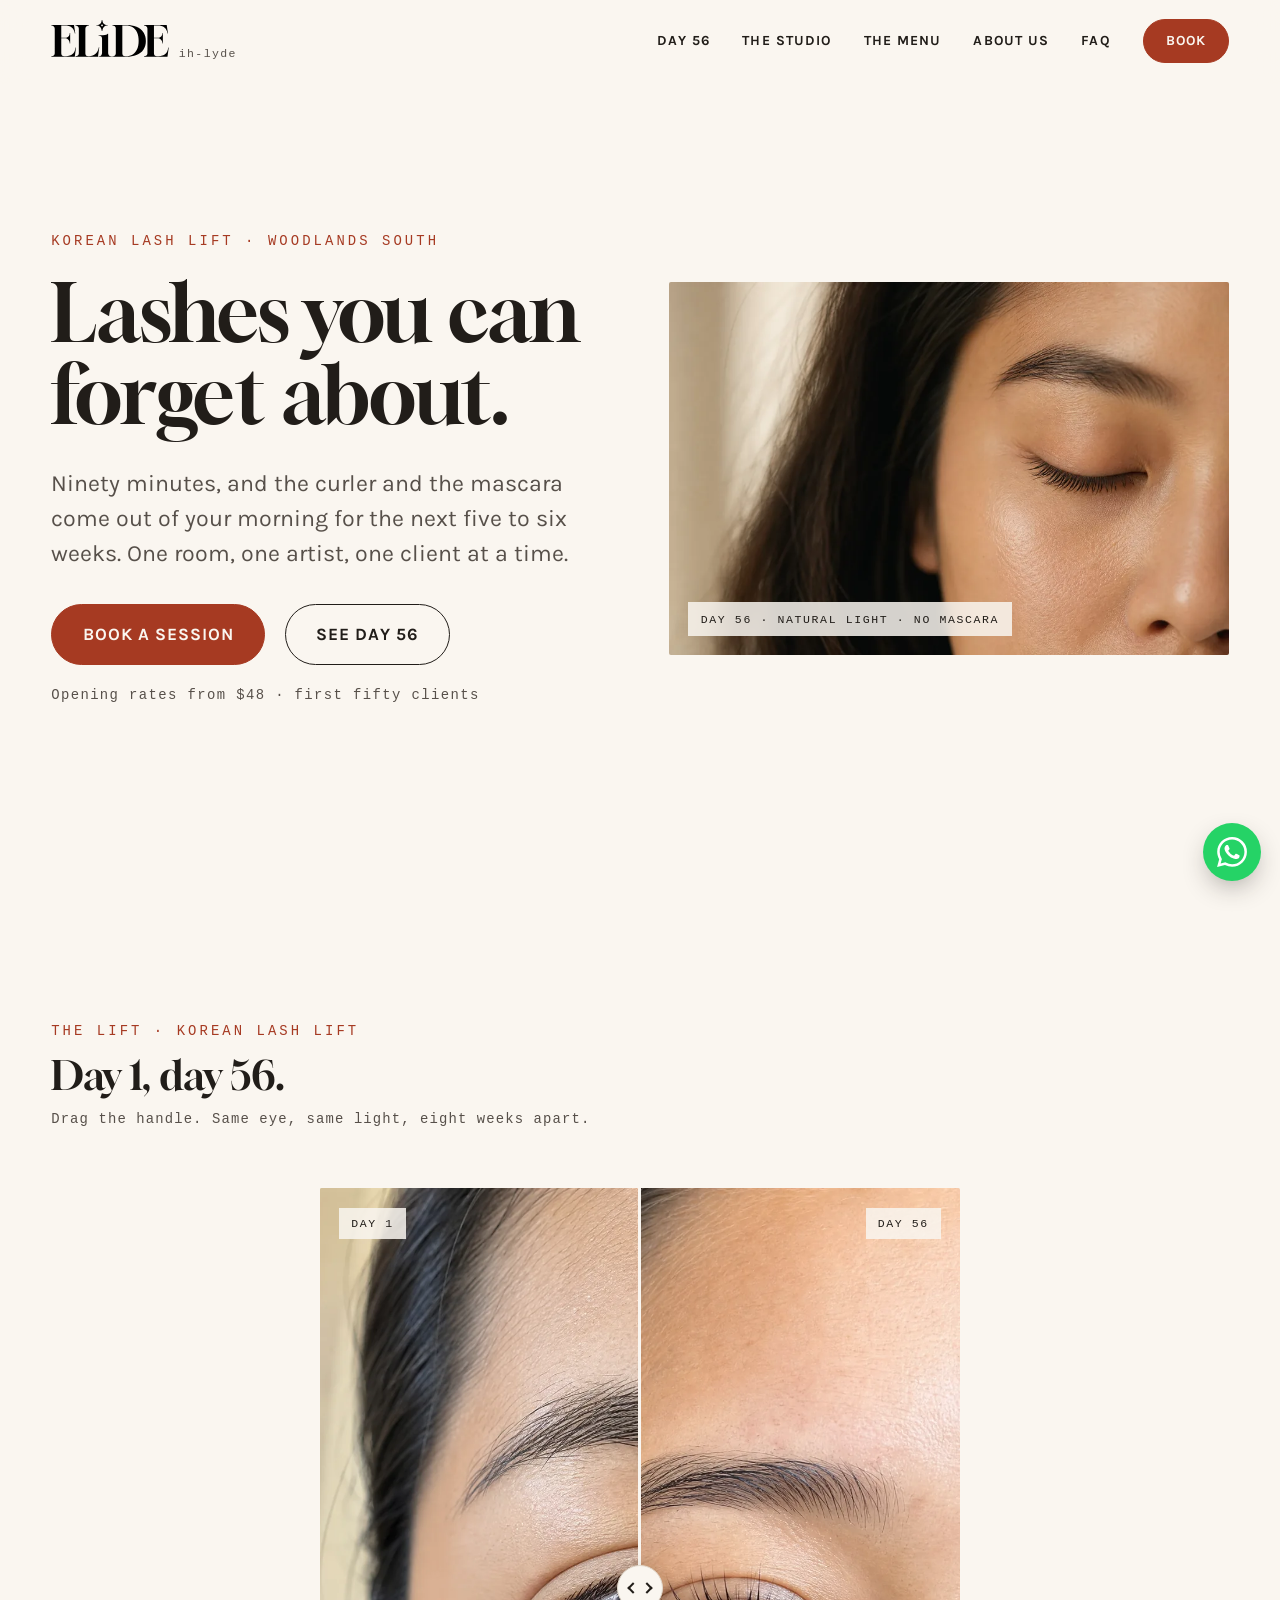
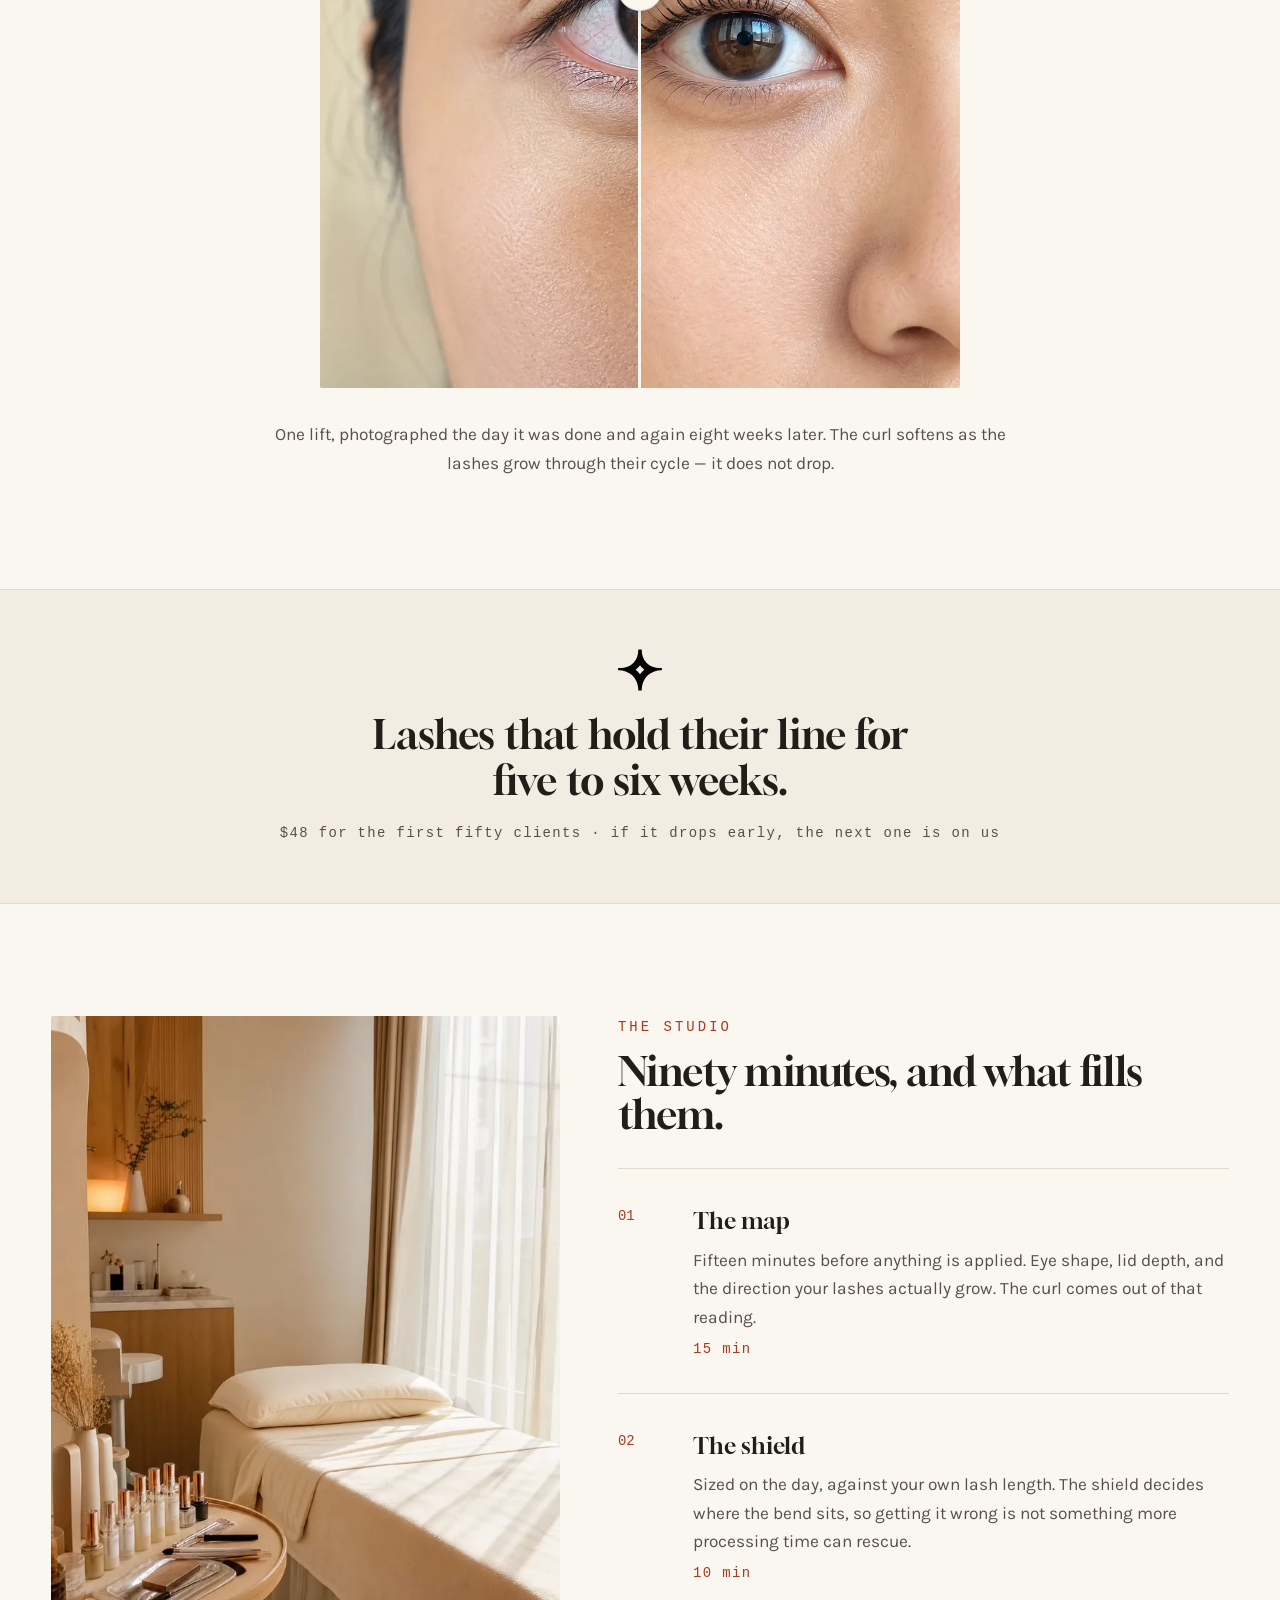
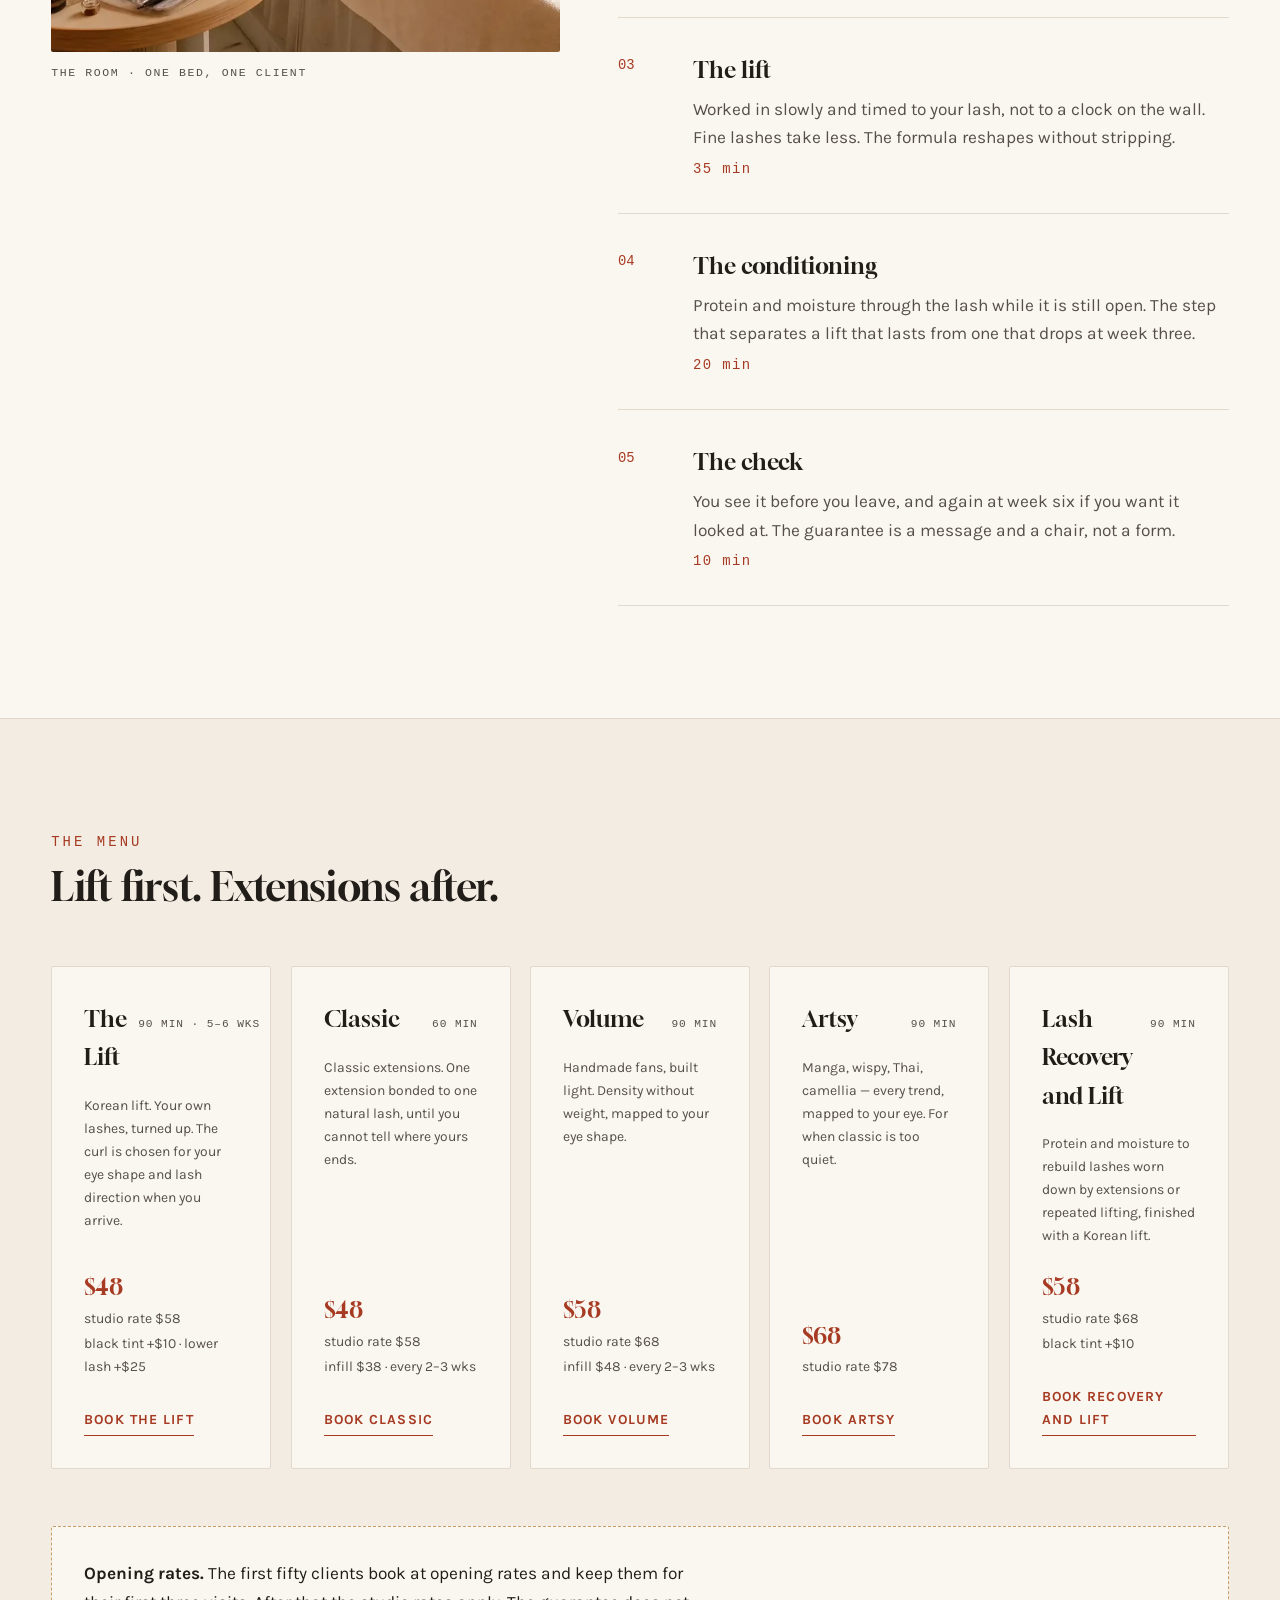
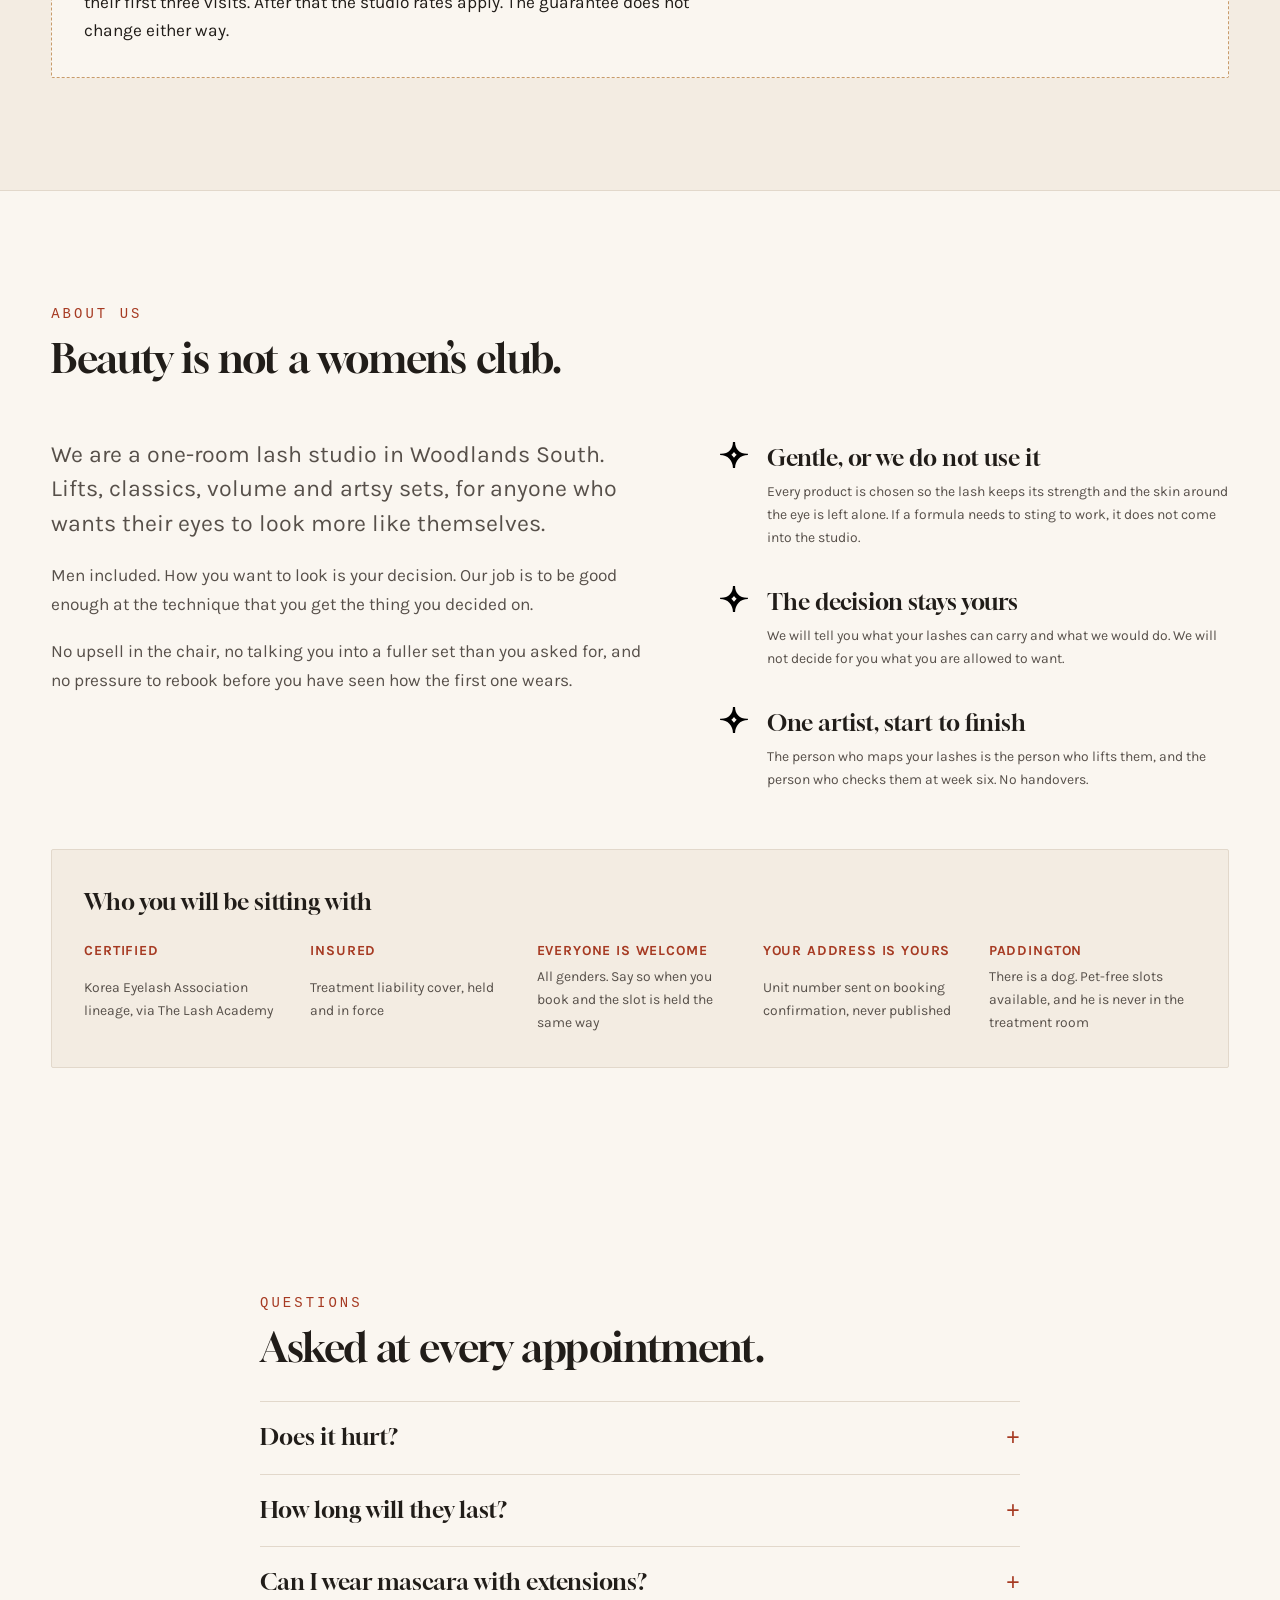
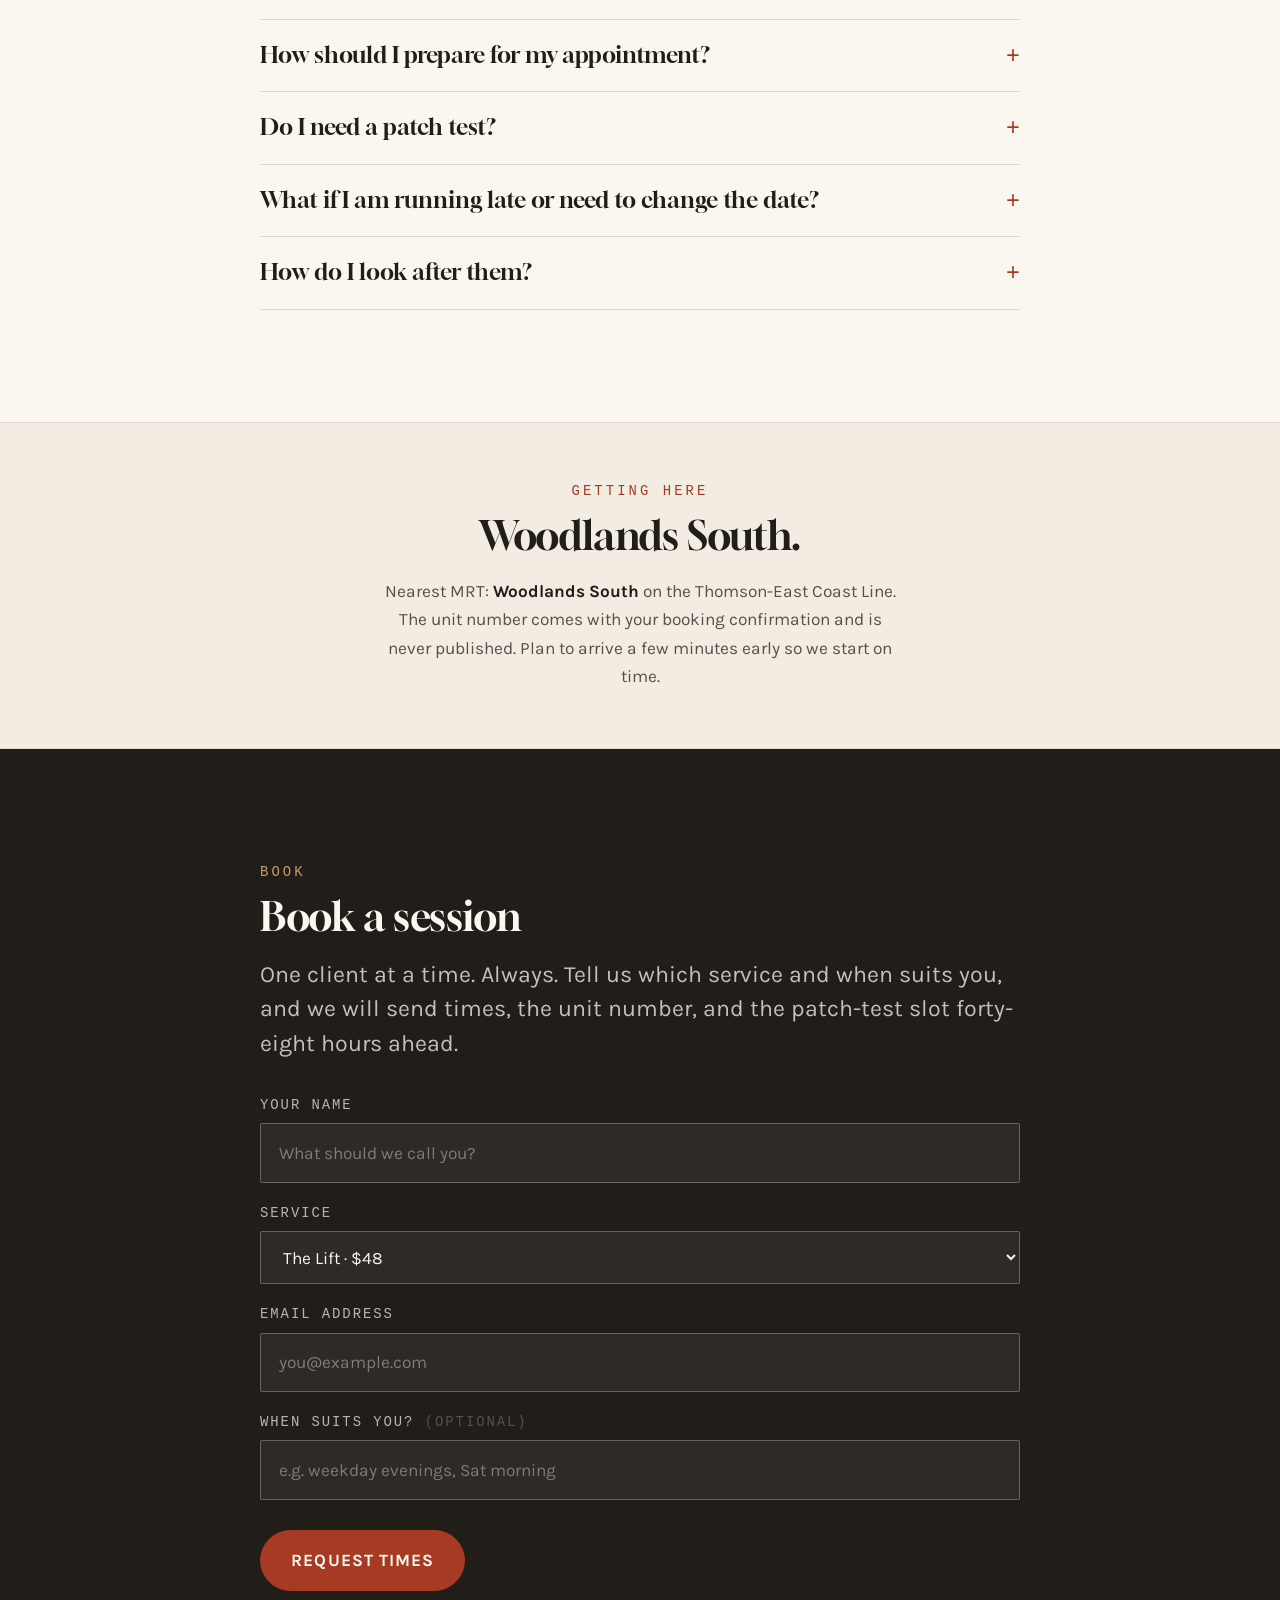
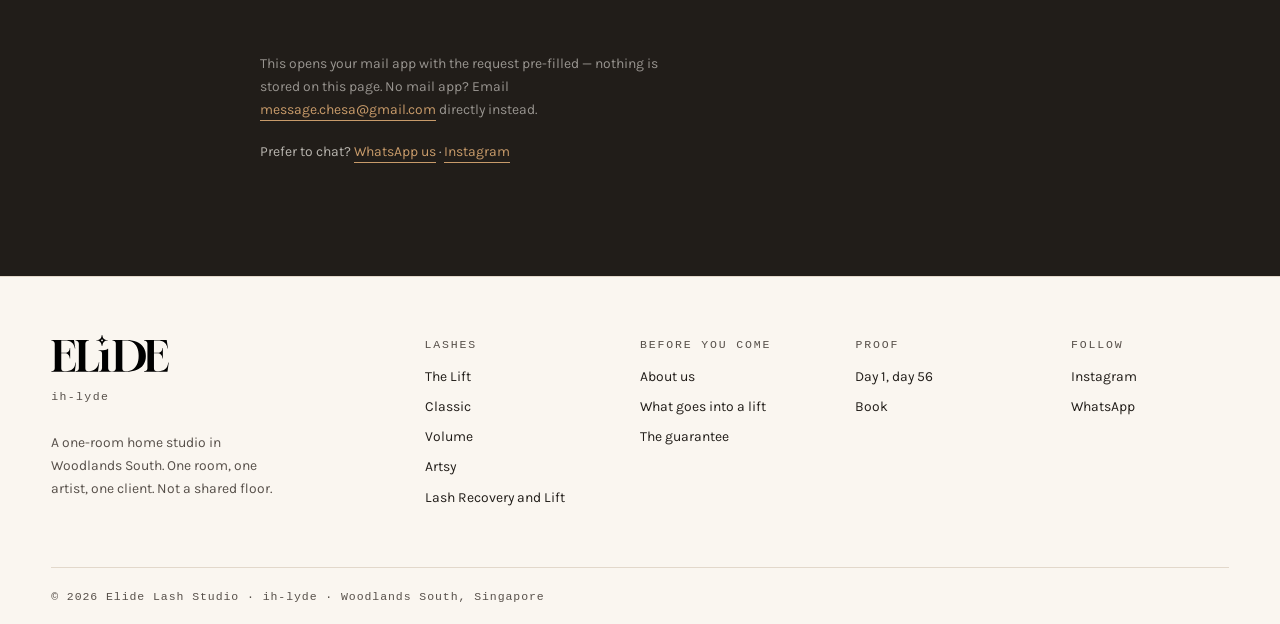
==== commit d8c69bc1: "Fix nested comment so hidden testimonials stay hidden" ====
--- a/index.html
+++ b/index.html
@@ -361,7 +361,6 @@
     <header data-reveal>
       <p class="eyebrow">Kind words</p>
       <h2 class="h2">From the chair.</h2>
-      <!-- DRAFT: sample layout only; replace with real client reviews before launch -->
     </header>
 
     <div class="voices__grid">
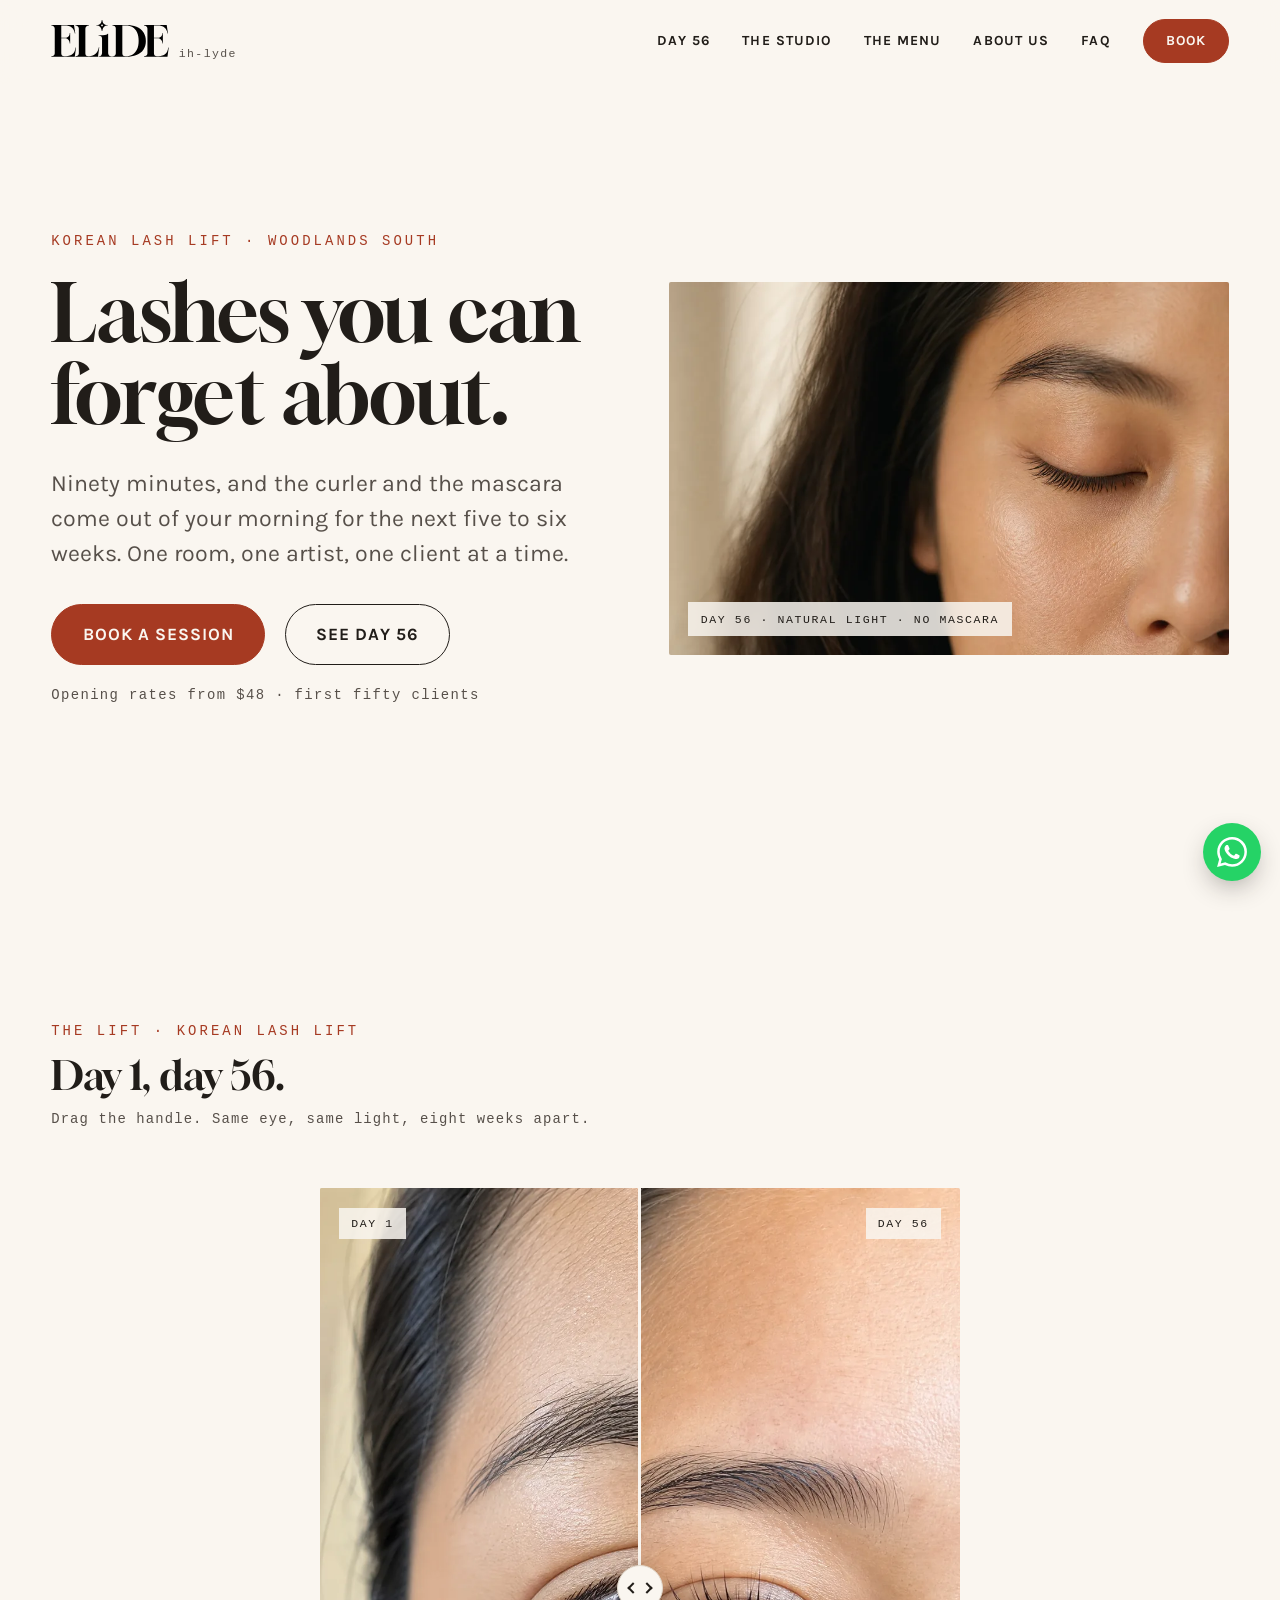
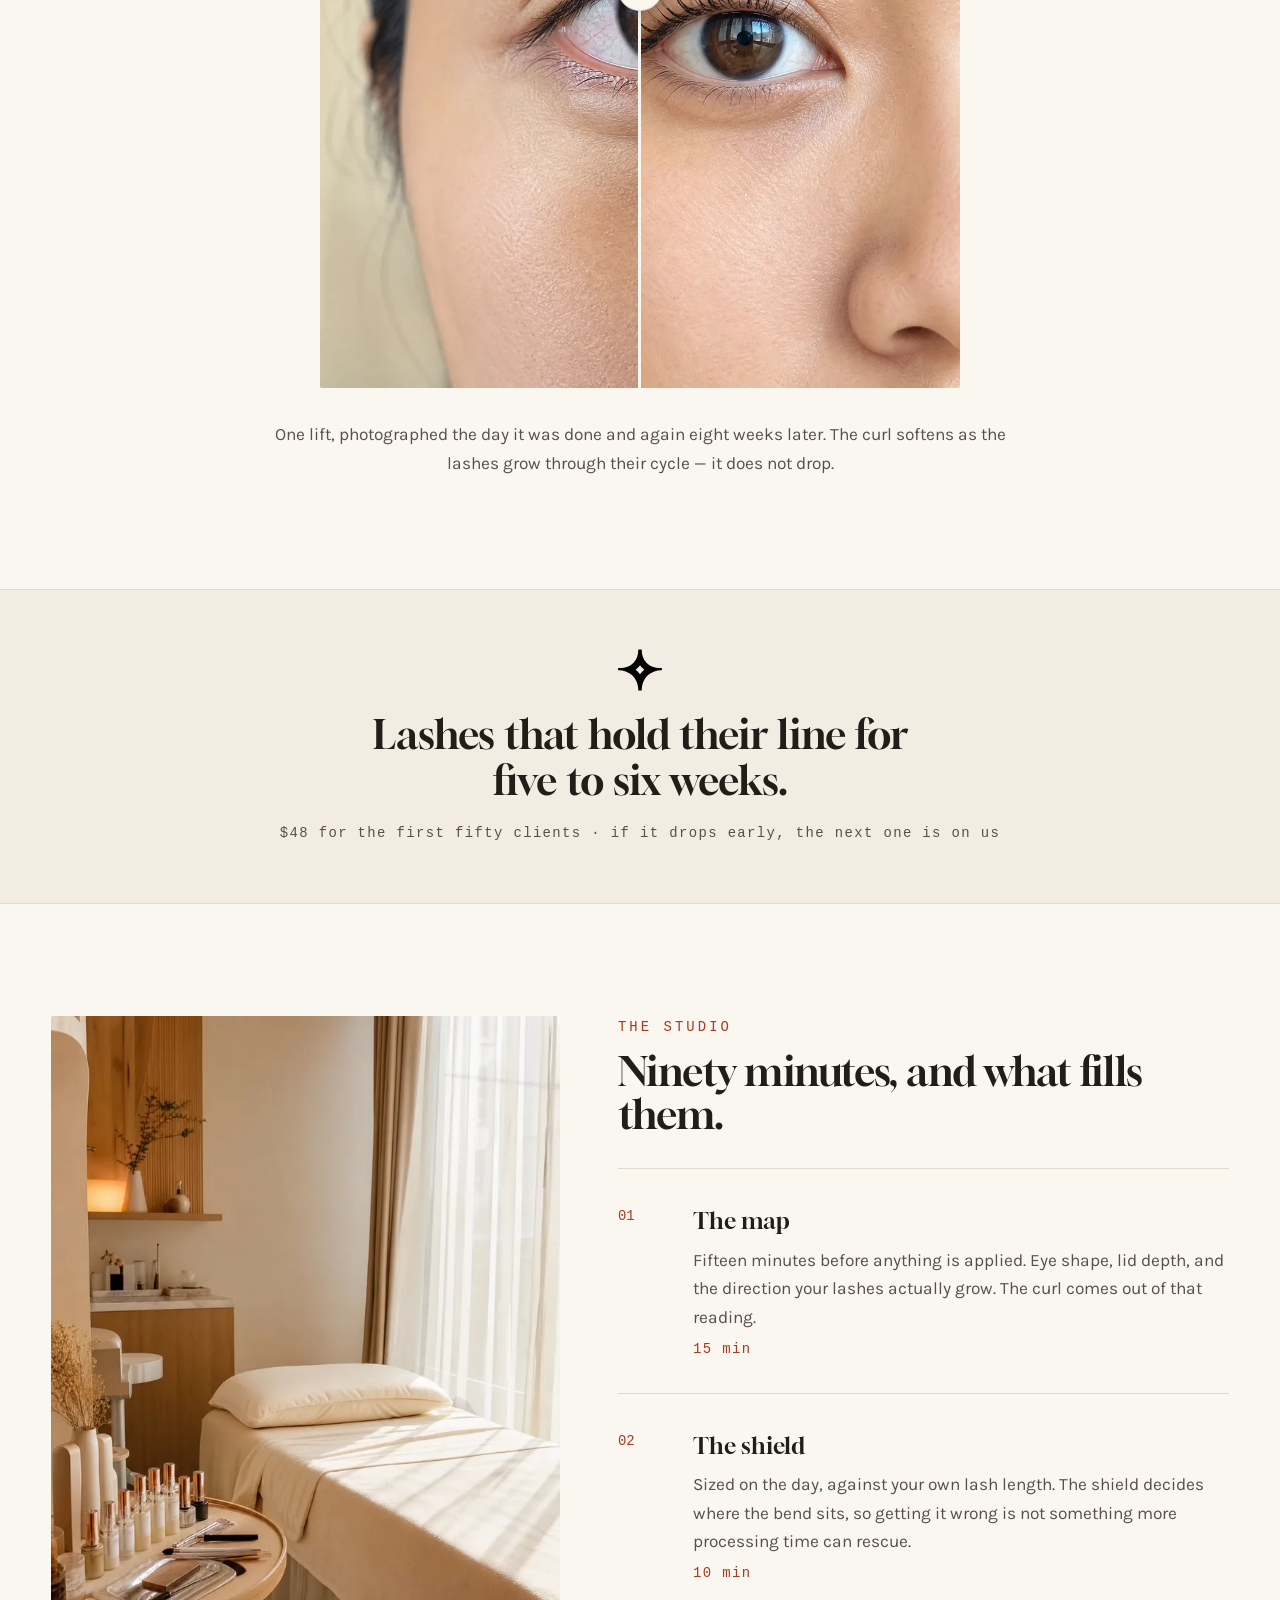
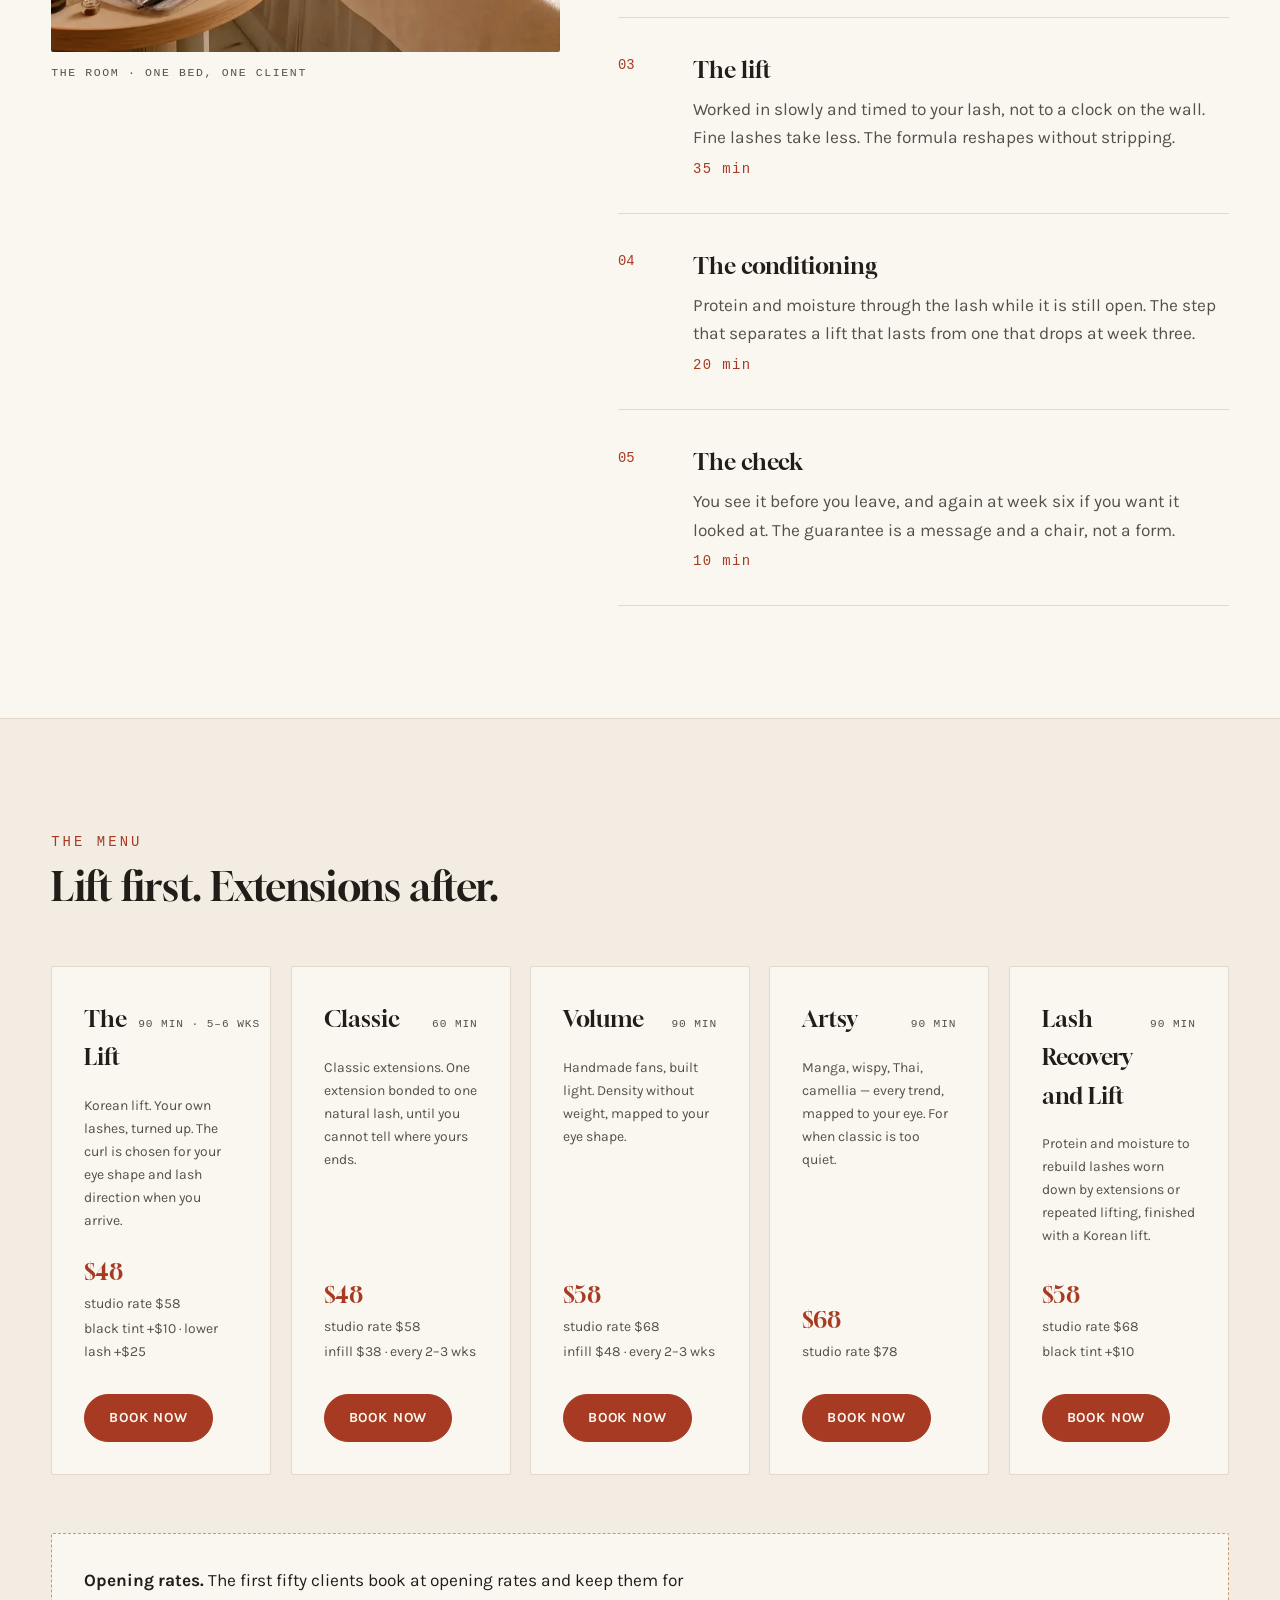
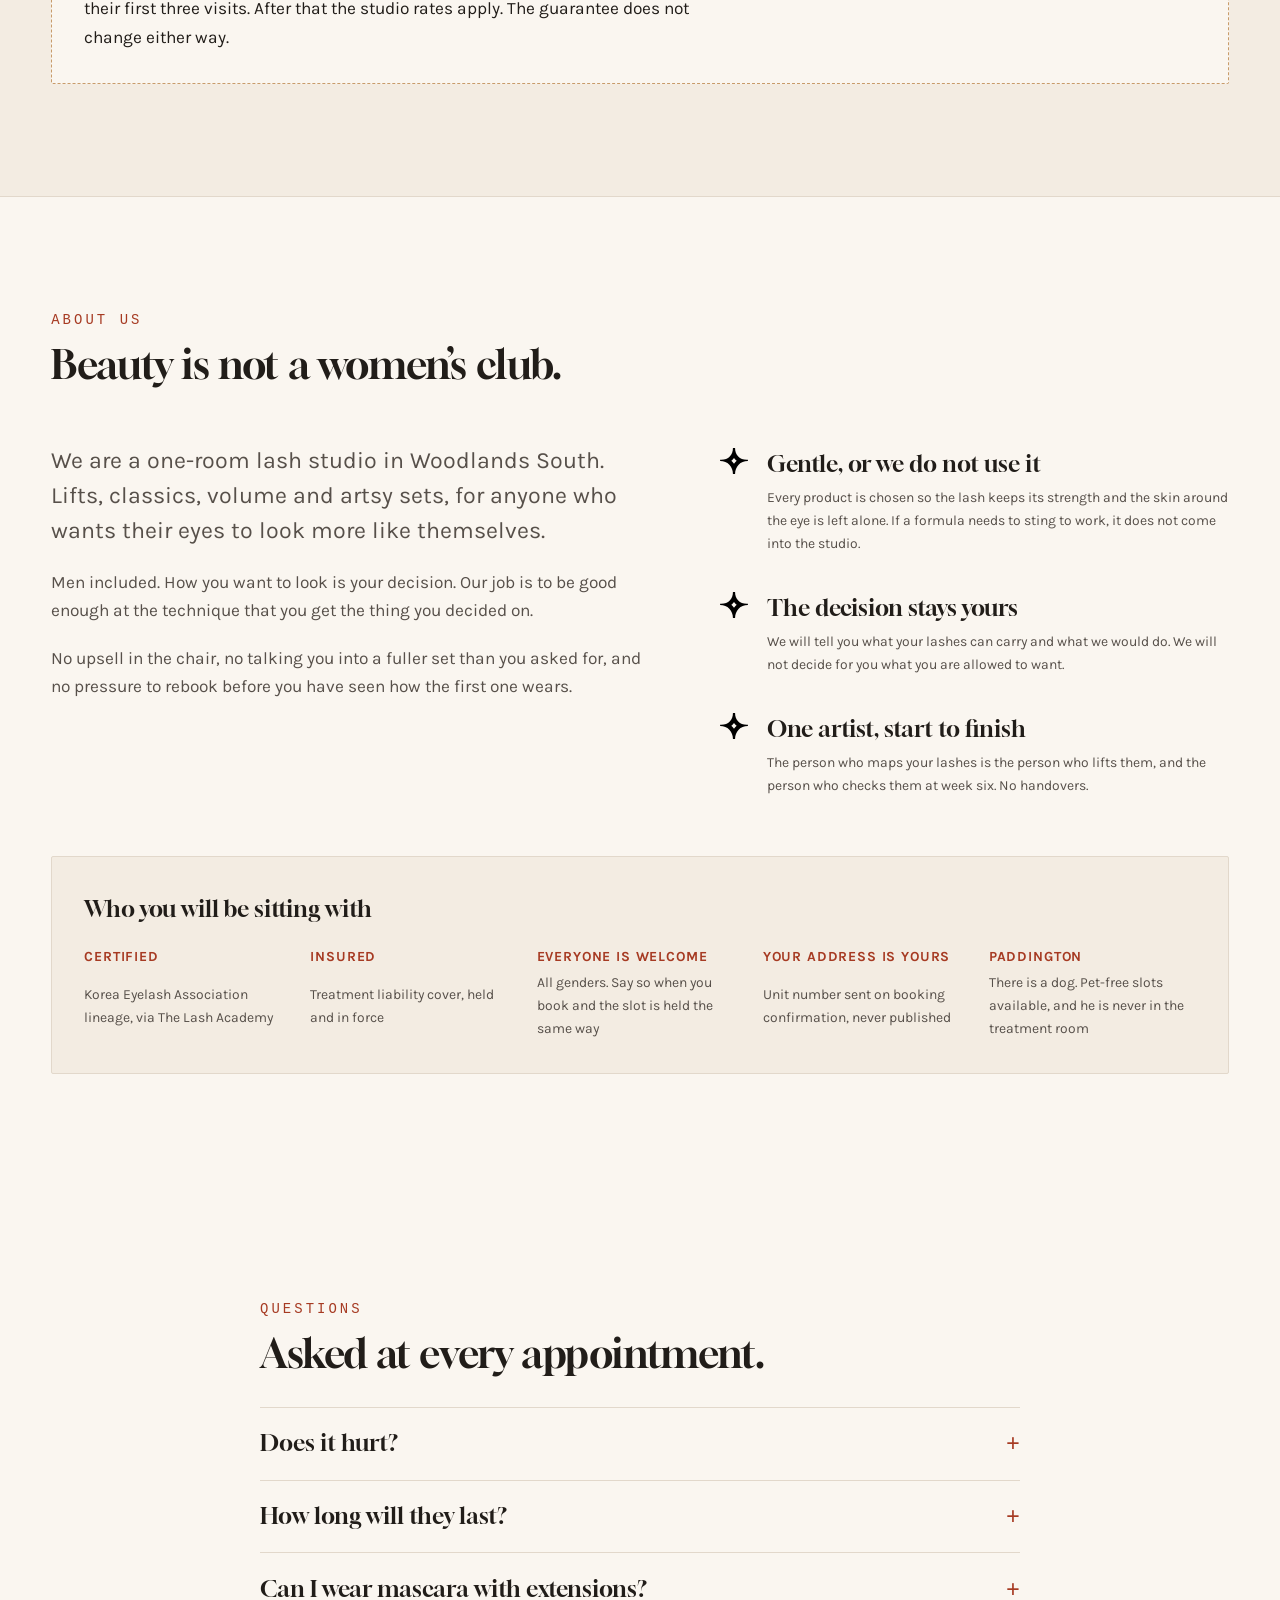
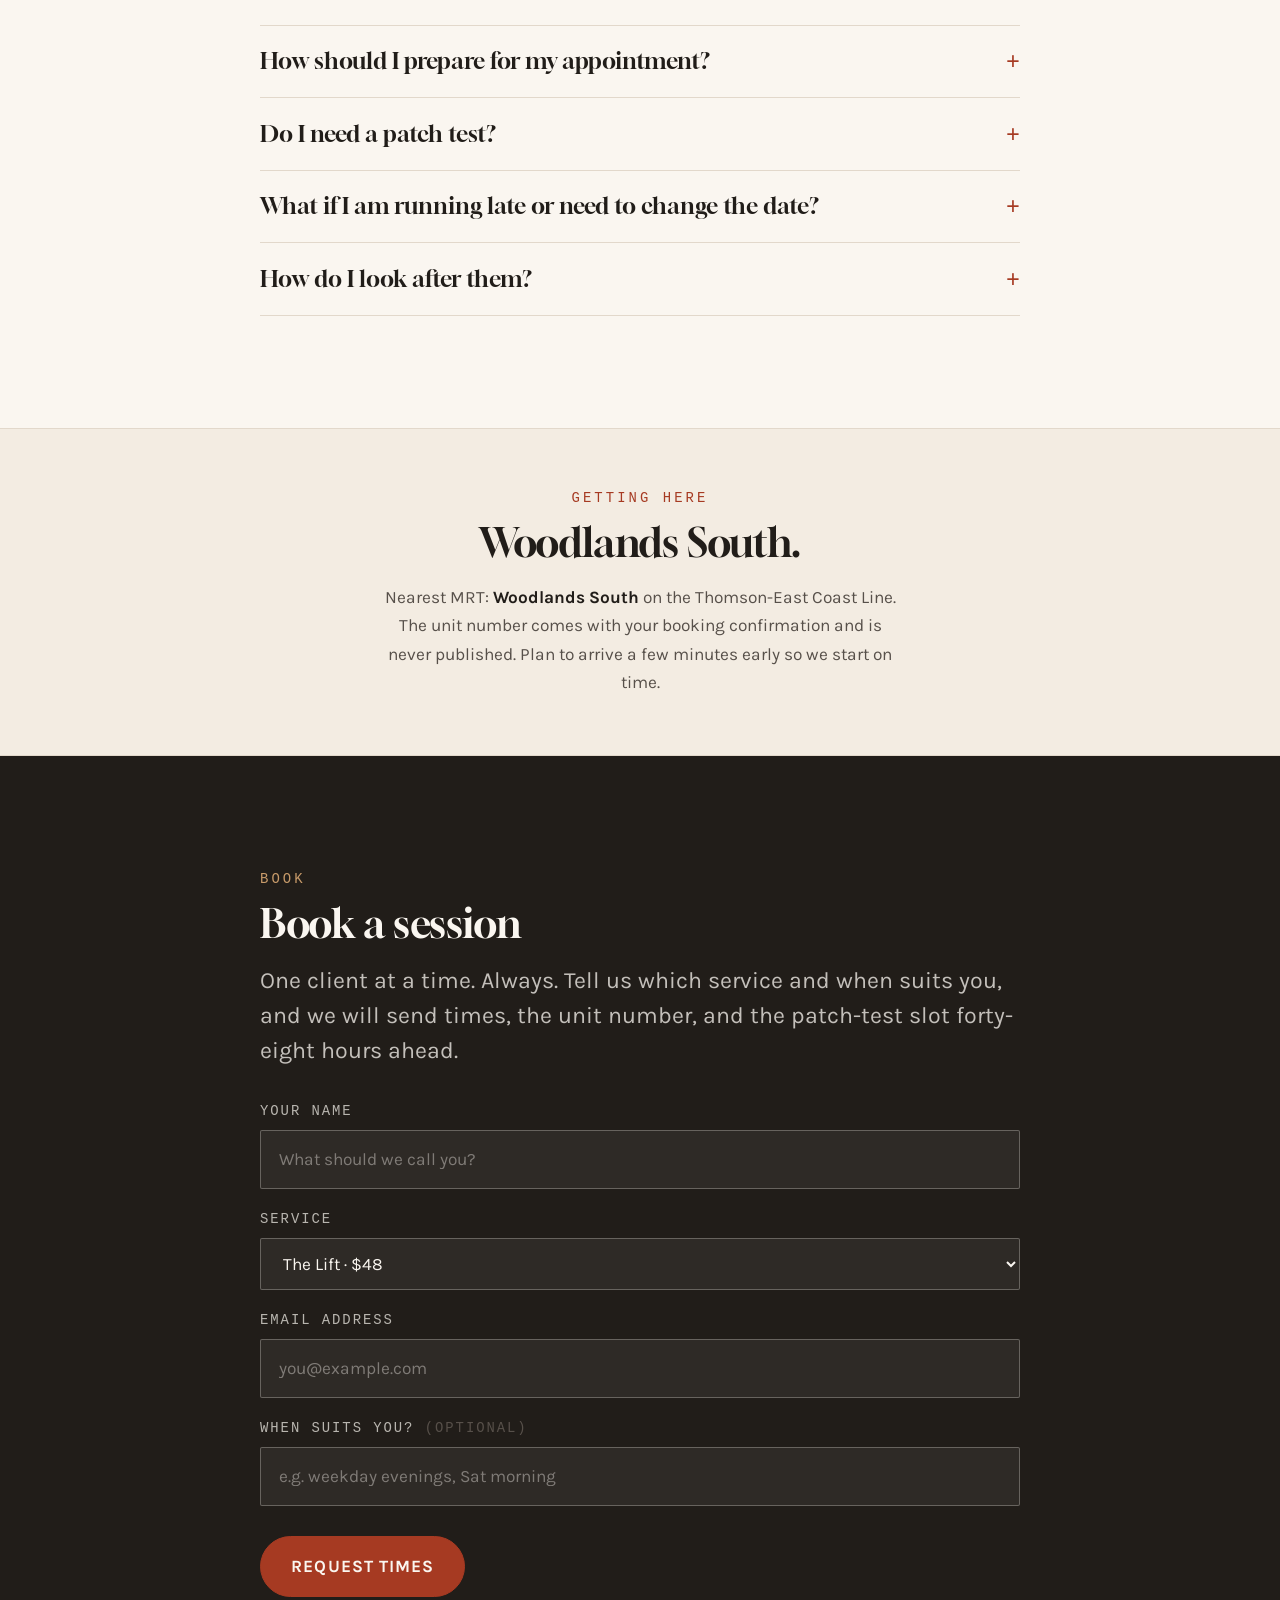
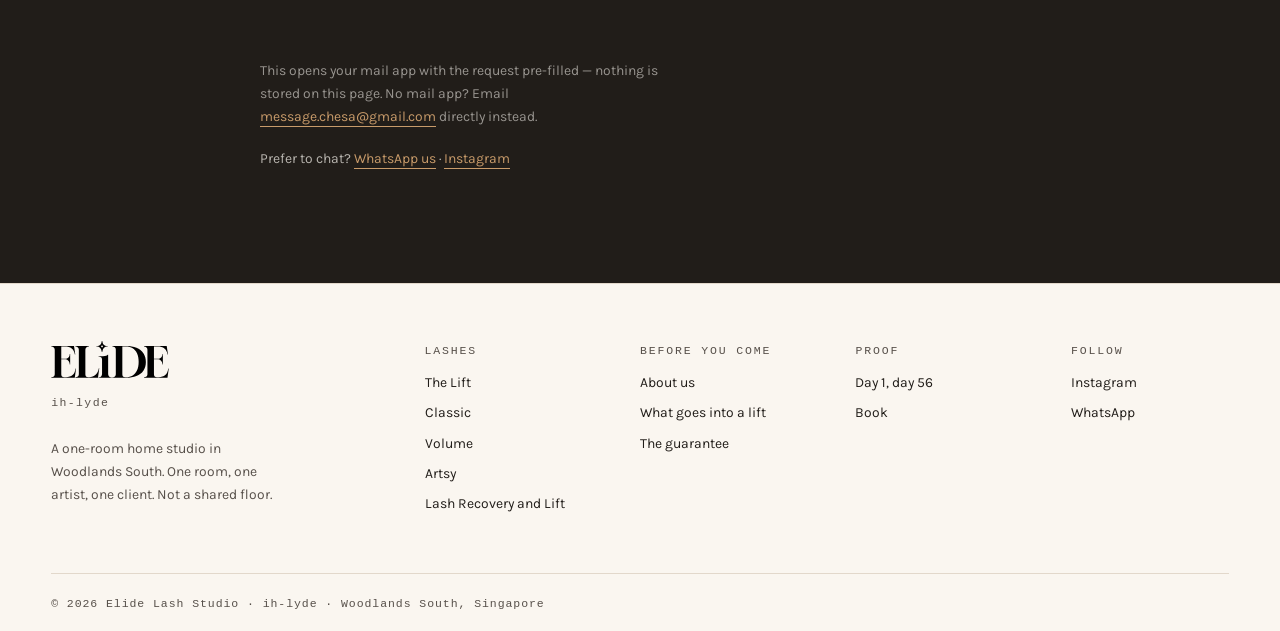
==== commit 754bf3e6: "Menu cards get real Book now buttons" ====
--- a/index.html
+++ b/index.html
@@ -216,7 +216,7 @@
           <span class="card__then">studio rate $58</span>
           <span class="card__extra">black tint +$10 · lower lash +$25</span>
         </div>
-        <a class="card__cta" href="#book" data-service="The Lift · $48">Book the Lift</a>
+        <a class="btn btn--fill card__cta" href="#book" data-service="The Lift · $48">Book now</a>
       </article>
 
       <article class="card" data-reveal>
@@ -227,7 +227,7 @@
           <span class="card__then">studio rate $58</span>
           <span class="card__extra">infill $38 · every 2–3 wks</span>
         </div>
-        <a class="card__cta" href="#book" data-service="Classic · $48">Book Classic</a>
+        <a class="btn btn--fill card__cta" href="#book" data-service="Classic · $48">Book now</a>
       </article>
 
       <article class="card" data-reveal>
@@ -238,7 +238,7 @@
           <span class="card__then">studio rate $68</span>
           <span class="card__extra">infill $48 · every 2–3 wks</span>
         </div>
-        <a class="card__cta" href="#book" data-service="Volume · $58">Book Volume</a>
+        <a class="btn btn--fill card__cta" href="#book" data-service="Volume · $58">Book now</a>
       </article>
 
       <article class="card" data-reveal>
@@ -248,7 +248,7 @@
           <span class="card__now">$68</span>
           <span class="card__then">studio rate $78</span>
         </div>
-        <a class="card__cta" href="#book" data-service="Artsy · $68">Book Artsy</a>
+        <a class="btn btn--fill card__cta" href="#book" data-service="Artsy · $68">Book now</a>
       </article>
 
       <article class="card" data-reveal>
@@ -259,7 +259,7 @@
           <span class="card__then">studio rate $68</span>
           <span class="card__extra">black tint +$10</span>
         </div>
-        <a class="card__cta" href="#book" data-service="Lash Recovery and Lift · $58">Book Recovery and Lift</a>
+        <a class="btn btn--fill card__cta" href="#book" data-service="Lash Recovery and Lift · $58">Book now</a>
       </article>
     </div>
 
--- a/assets/css/styles.css
+++ b/assets/css/styles.css
@@ -497,16 +497,7 @@
 .card__cta {
   align-self: flex-start;
   margin-top: var(--space-xs);
-  font-size: var(--step--1);
-  font-weight: 700;
-  letter-spacing: 0.08em;
-  text-transform: uppercase;
-  color: var(--accent);
-  border-bottom: 1px solid var(--accent);
-  padding-bottom: 0.15rem;
-  transition: color 0.3s, border-color 0.3s;
-}
-.card__cta:hover, .card__cta:focus-visible { color: var(--accent-deep); border-color: var(--accent-deep); }
+}
 .card--wait { background: var(--accent-tint); }
 .opening {
   margin-top: var(--space-l);
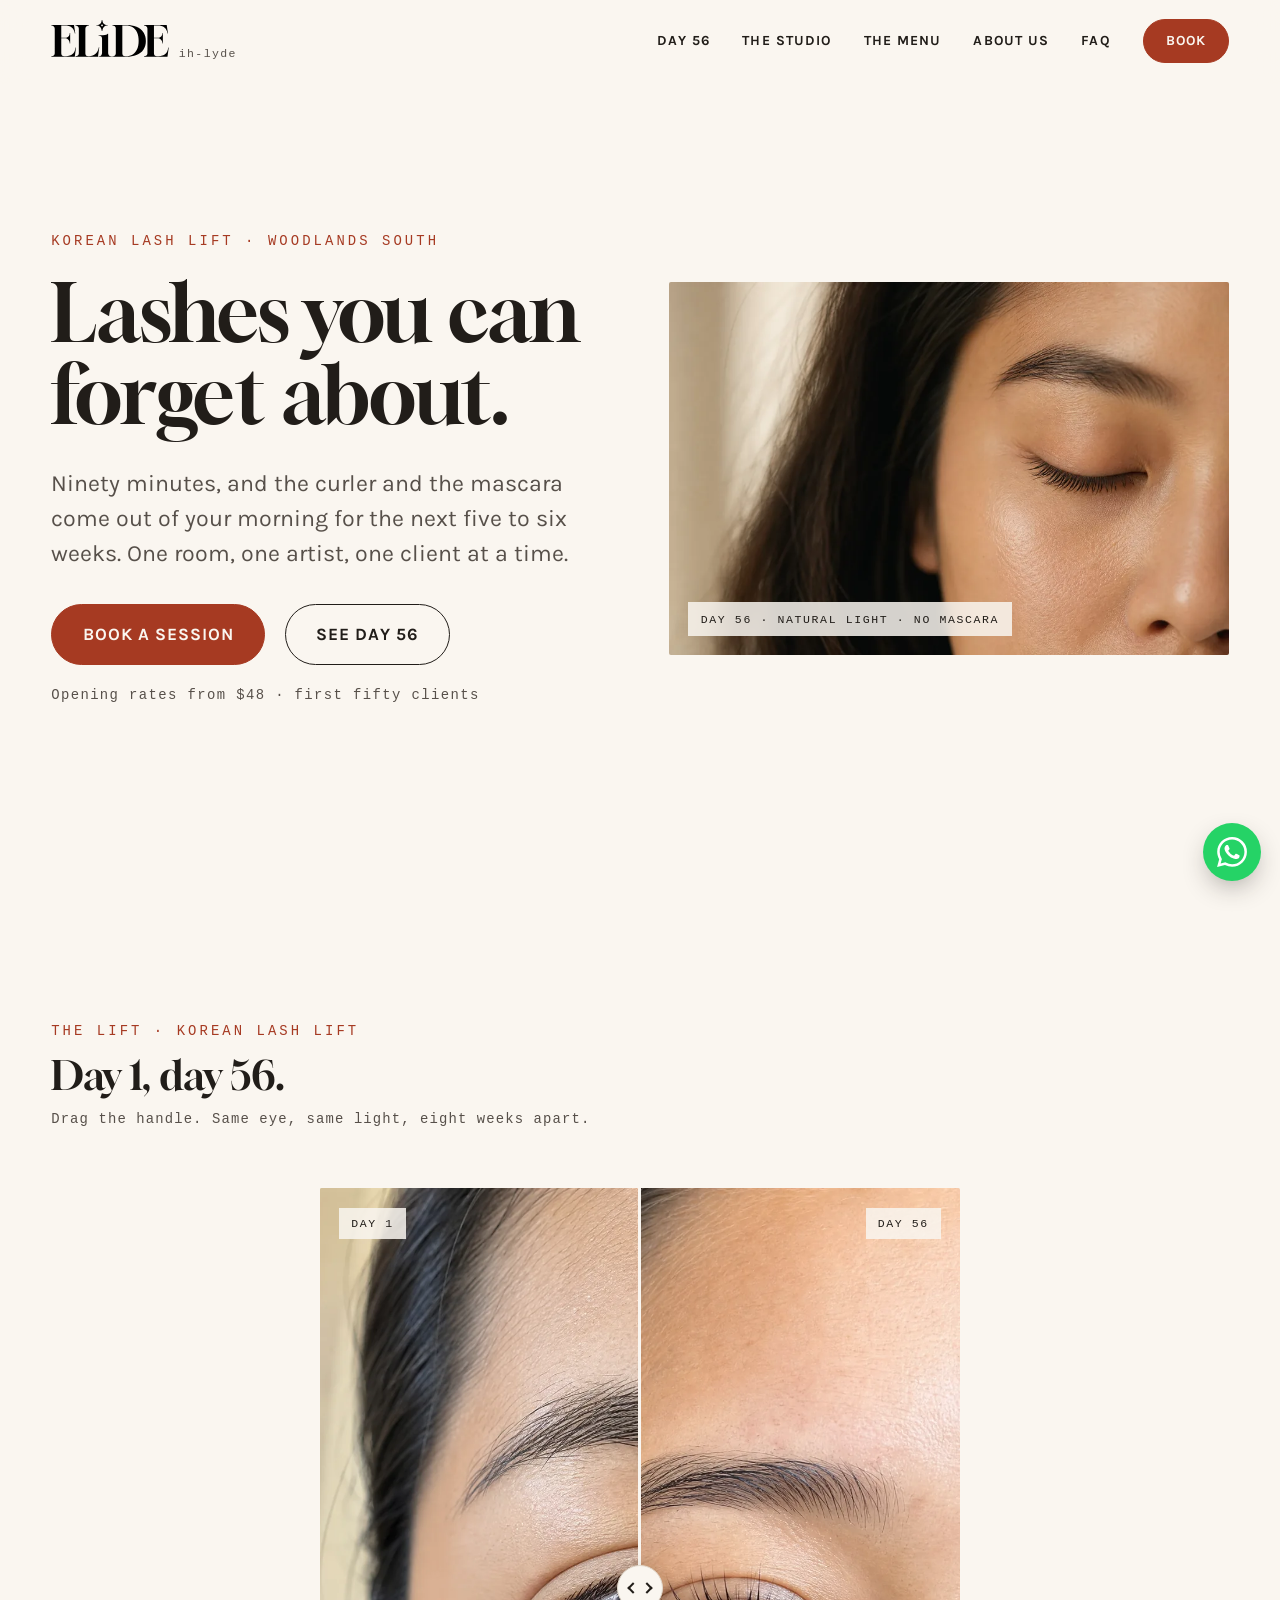
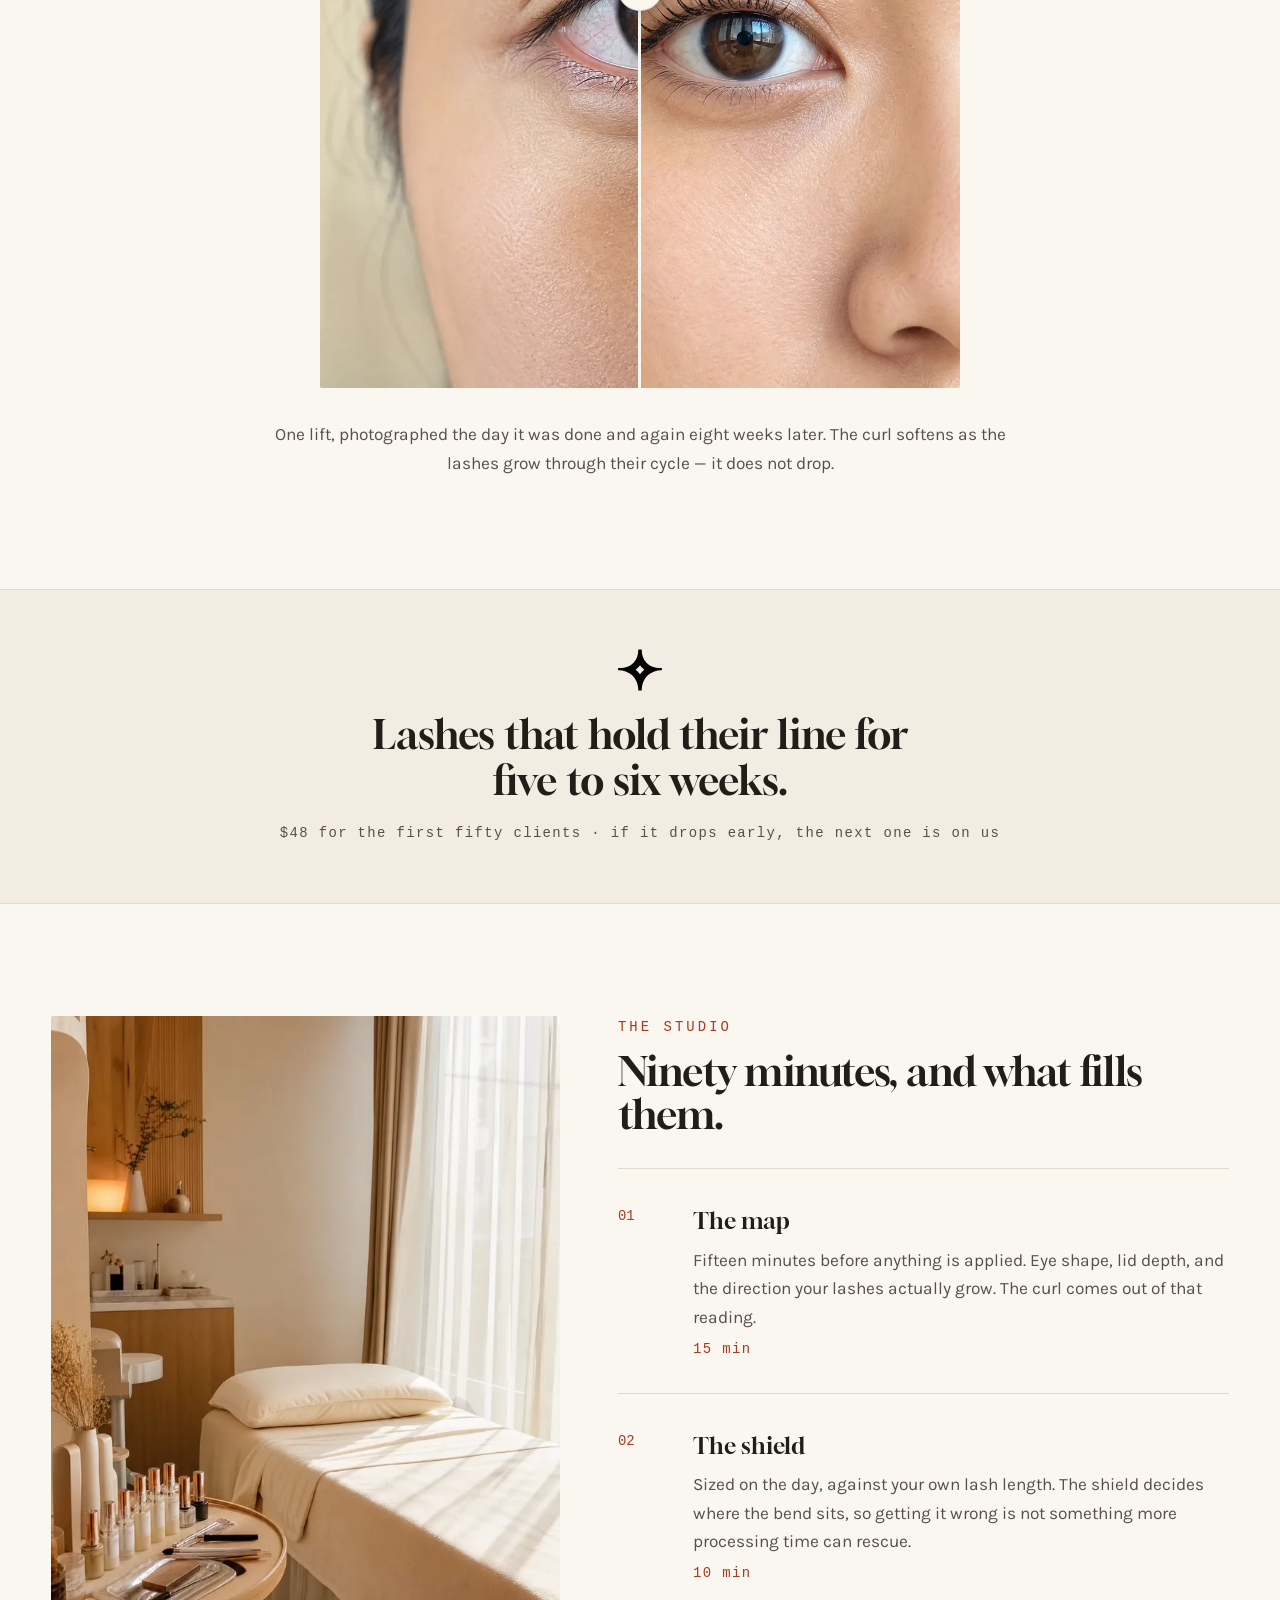
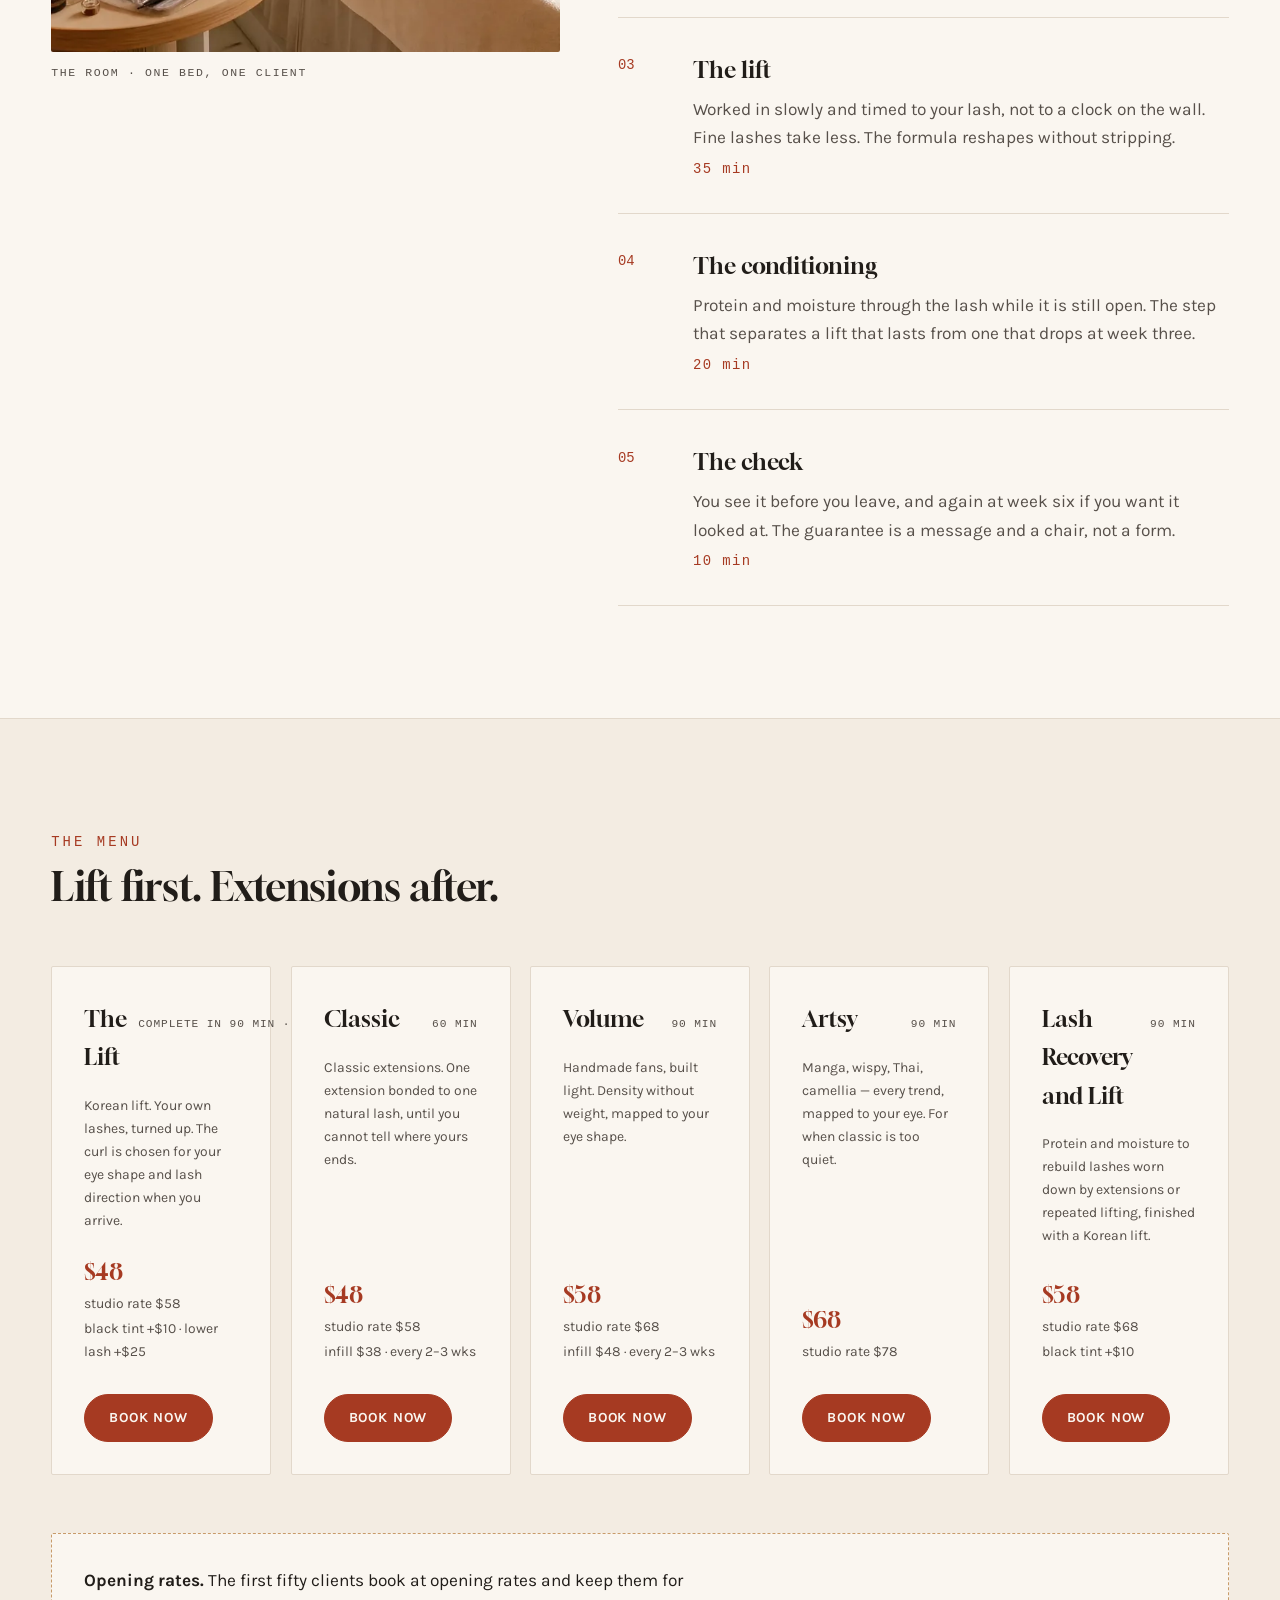
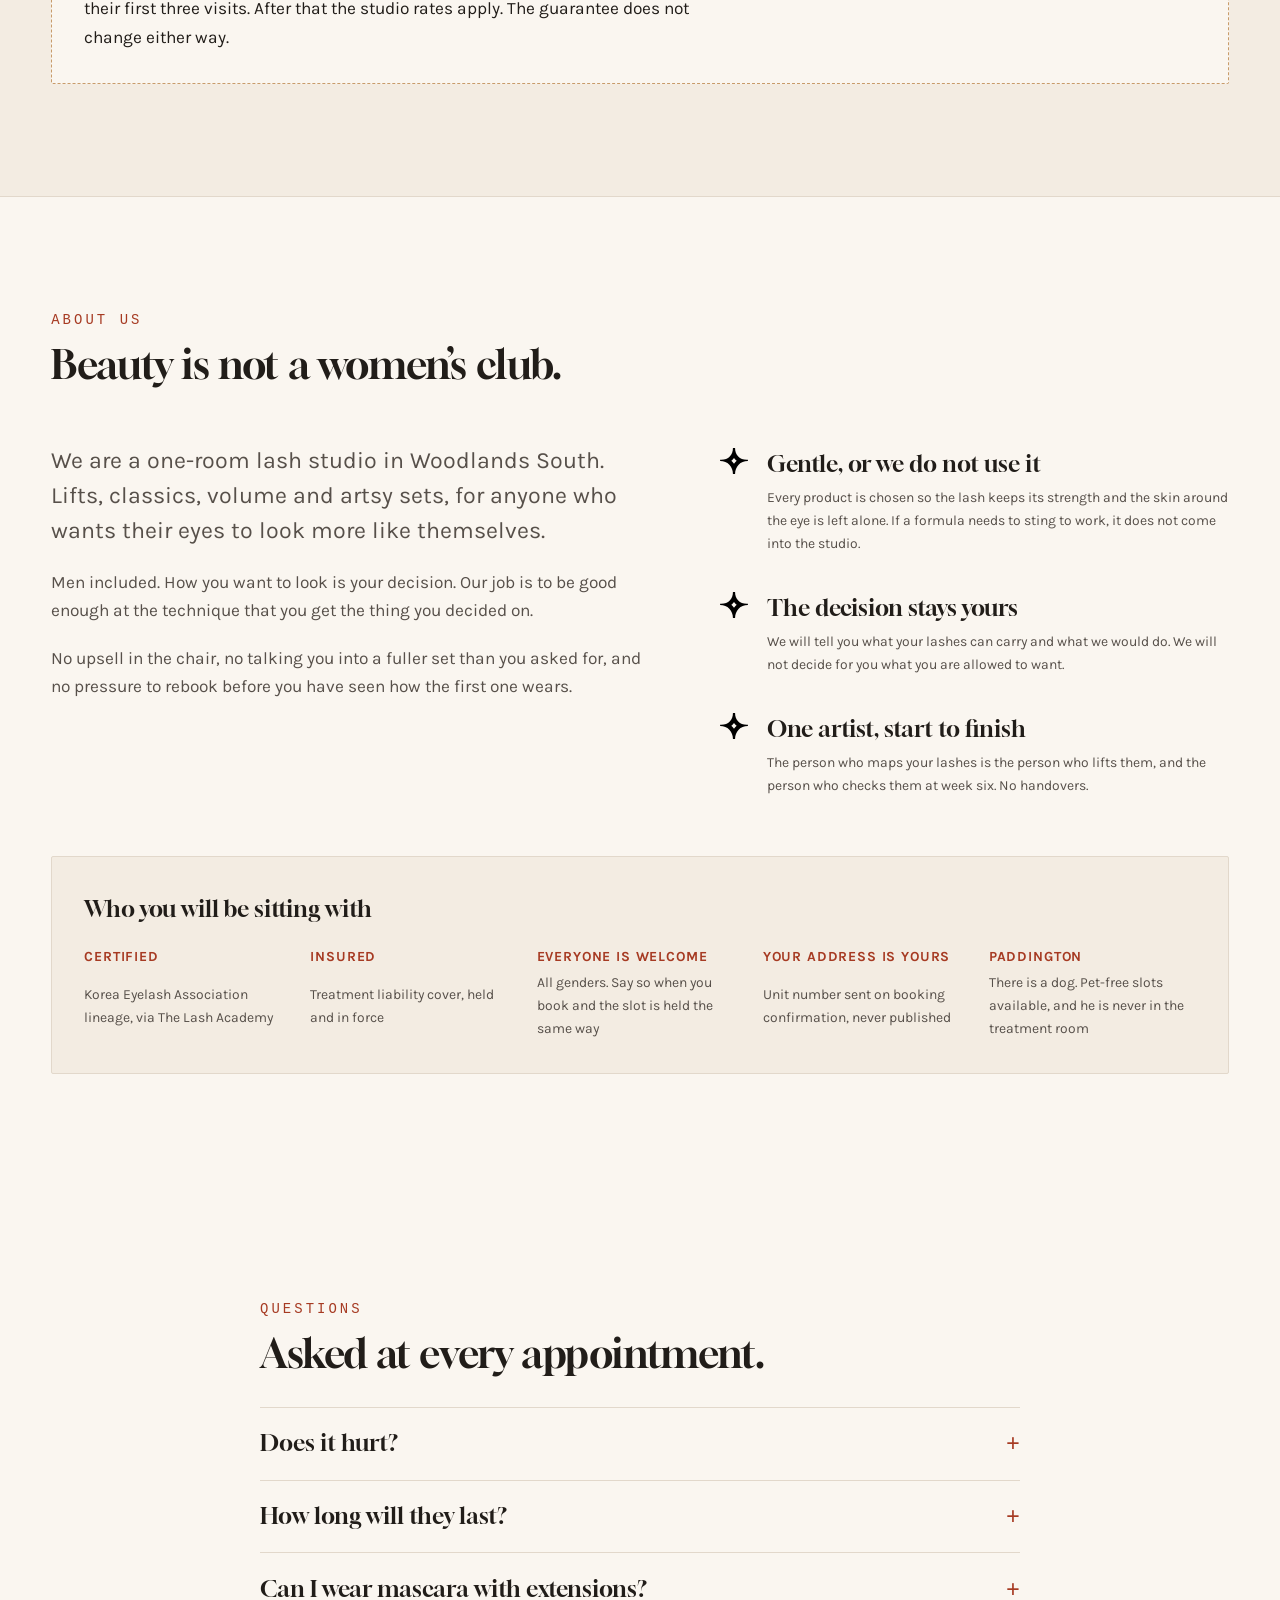
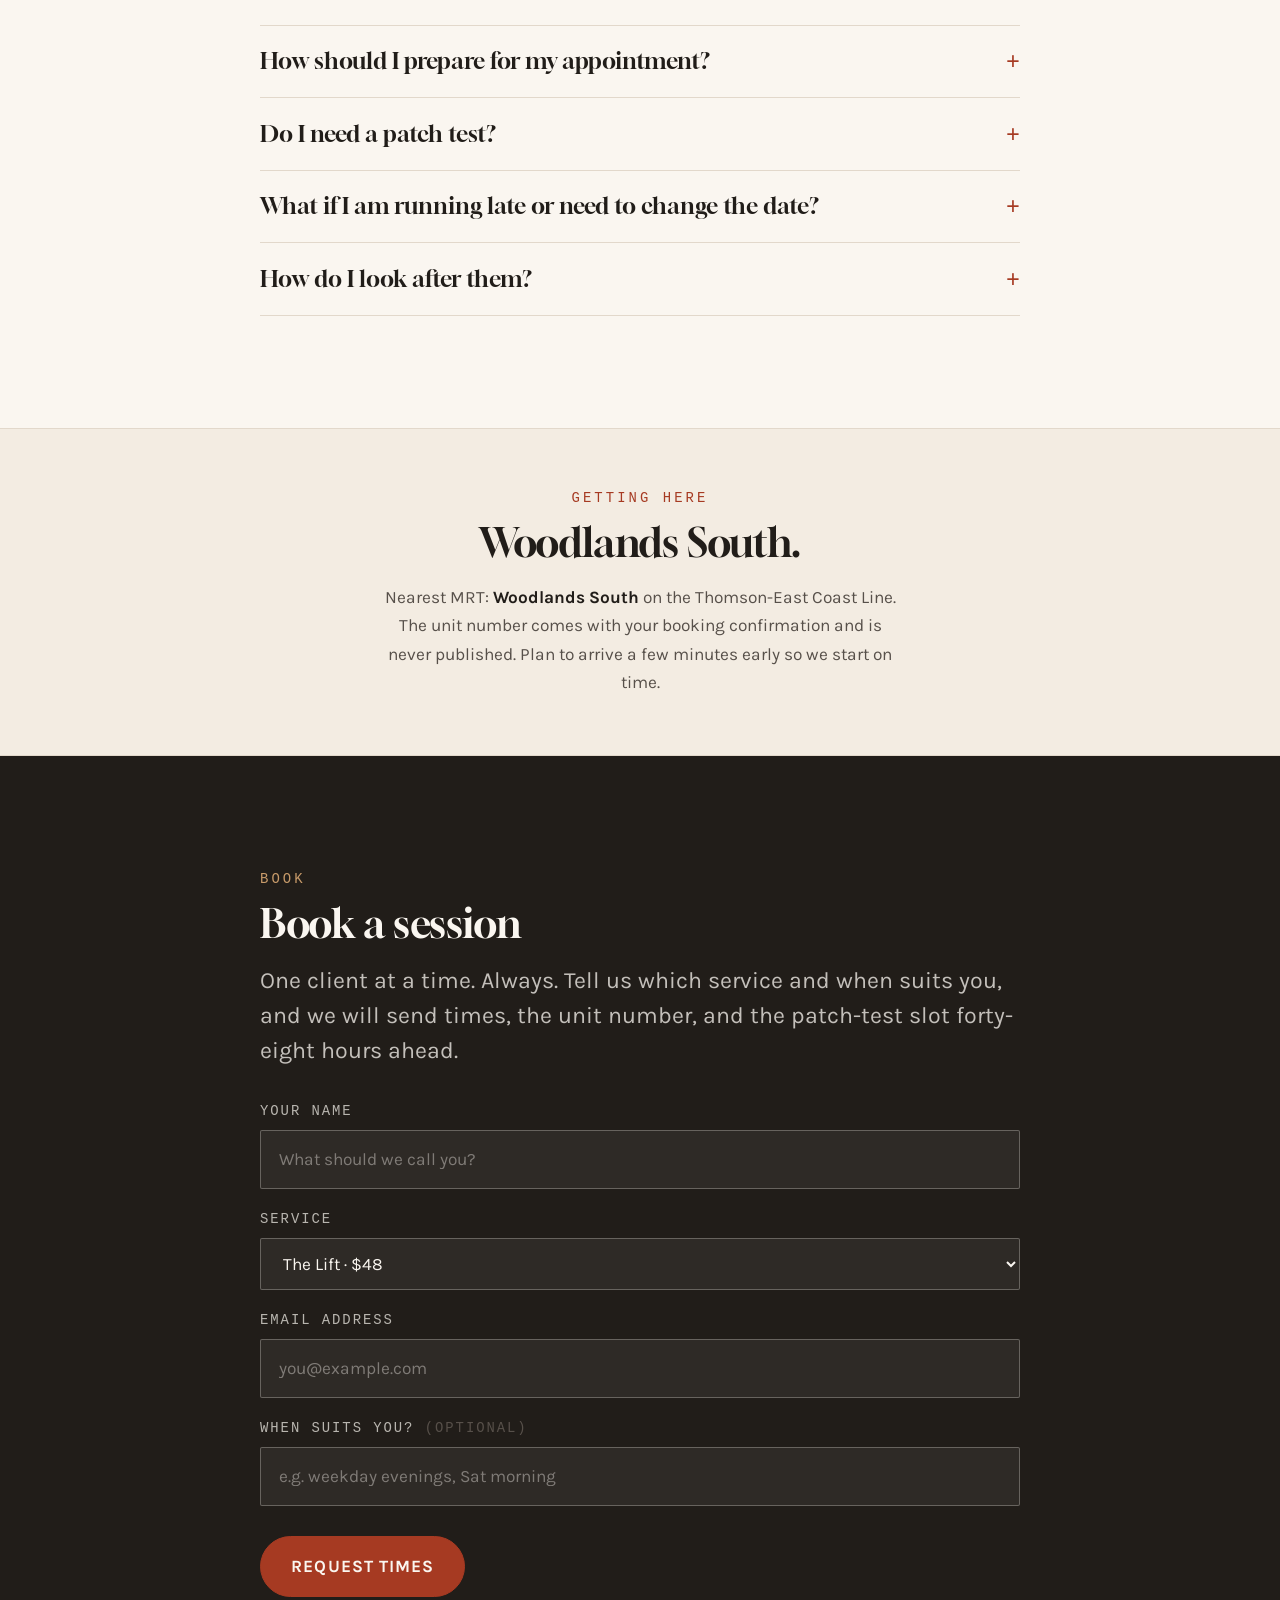
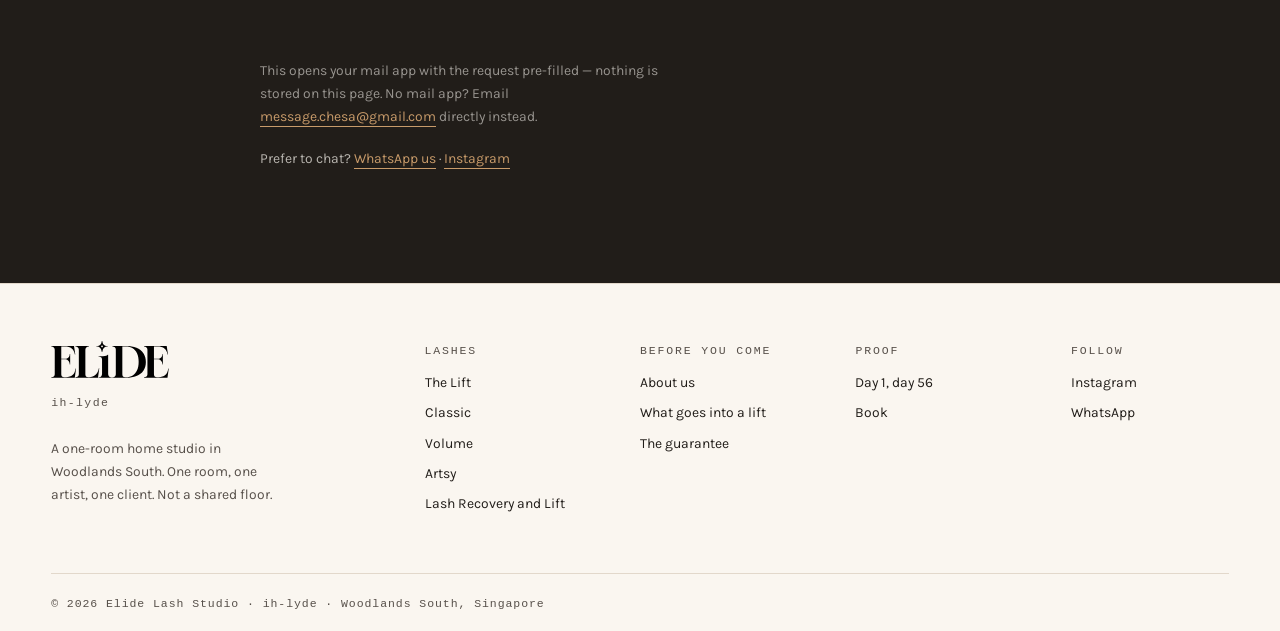
==== commit b9731420: "Lift card: complete in 90 min, lasts 6 weeks" ====
--- a/index.html
+++ b/index.html
@@ -209,7 +209,7 @@
 
     <div class="cards">
       <article class="card" data-reveal>
-        <div class="card__top"><h3>The Lift</h3><span class="card__meta">90 min · 5–6 wks</span></div>
+        <div class="card__top"><h3>The Lift</h3><span class="card__meta">Complete in 90 min · Lasts 6 weeks</span></div>
         <p>Korean lift. Your own lashes, turned up. The curl is chosen for your eye shape and lash direction when you arrive.</p>
         <div class="card__price">
           <span class="card__now">$48</span>
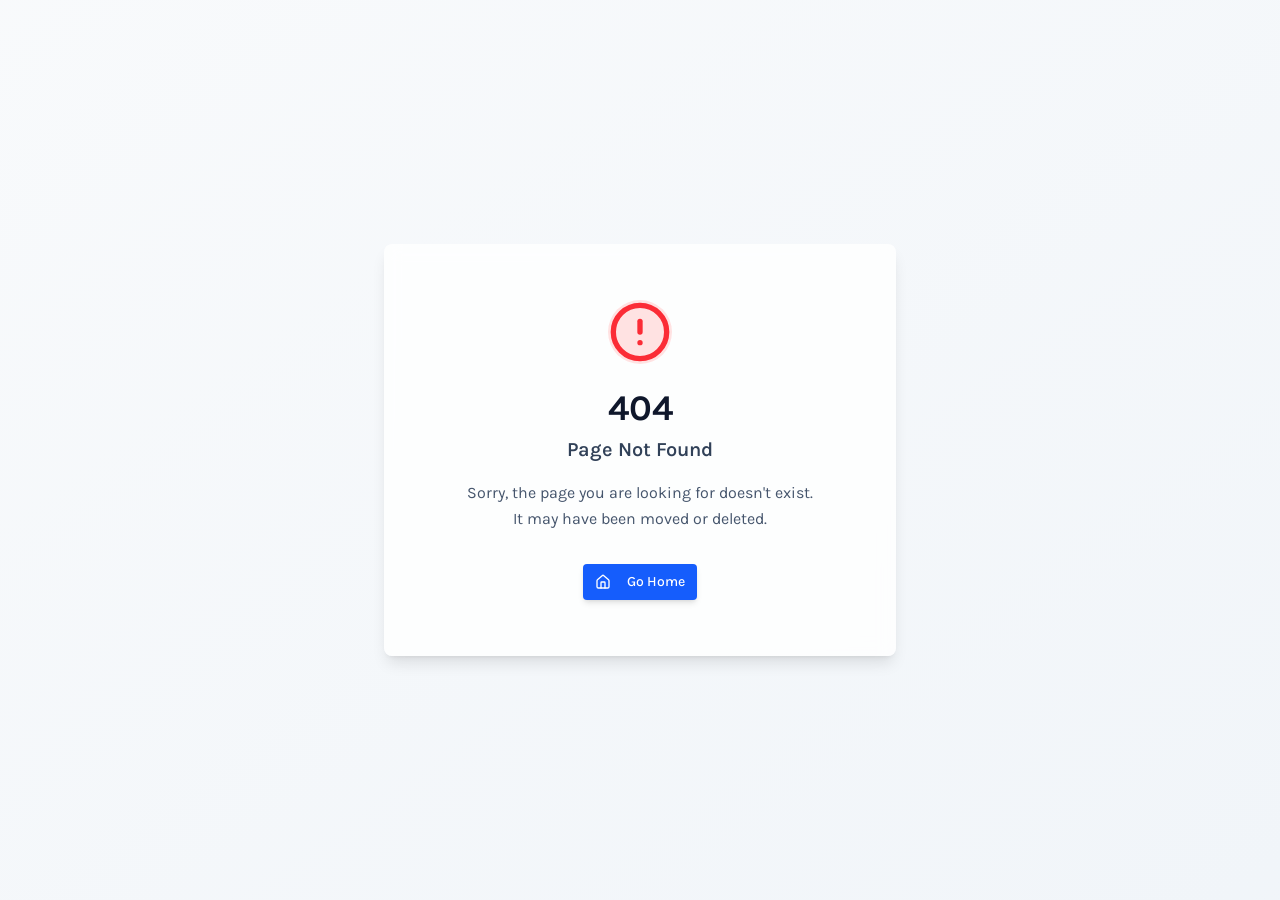
==== commit 37ca0d3c: "Restore Chesa's Manus design; menu content updated to current 5 services and prices" ====
--- a/index.html
+++ b/index.html
@@ -1,480 +1,188 @@
-<!DOCTYPE html>
+<!doctype html>
 <html lang="en">
-<head>
-<meta charset="utf-8">
-<meta name="viewport" content="width=device-width, initial-scale=1">
-<title>ELıDE — Lash lift and extensions in Woodlands South, Singapore</title>
-<meta name="description" content="Lash lift and extensions in a one-room home studio in Woodlands South. One artist, one client at a time. Holds five to six weeks, or the next one is on us.">
-<meta name="theme-color" content="#FAF6F0">
-<link rel="canonical" href="https://www.elidestudio.com/">
-<meta property="og:type" content="website">
-<meta property="og:title" content="ELıDE — Lash studio in Woodlands South">
-<meta property="og:description" content="Ninety minutes, and the curler and the mascara come out of your morning for the next five to six weeks. One room, one artist, one client at a time.">
-<meta property="og:image" content="assets/img/hero-1600.jpg">
-<meta name="twitter:card" content="summary_large_image">
-<link rel="preload" href="assets/fonts/gloock-latin.woff2" as="font" type="font/woff2" crossorigin>
-<link rel="preload" href="assets/fonts/karla-latin.woff2" as="font" type="font/woff2" crossorigin>
-<link rel="stylesheet" href="assets/css/styles.css">
-<link rel="icon" href="assets/img/favicon.svg" type="image/svg+xml">
-<script type="application/ld+json">
-{
-  "@context": "https://schema.org",
-  "@type": "BeautySalon",
-  "name": "Elide Lash Studio",
-  "alternateName": "ELıDE",
-  "url": "https://www.elidestudio.com/",
-  "description": "One-room lash studio in Woodlands South, Singapore. Lifts, extensions and artsy sets. One artist, one client at a time.",
-  "address": {
-    "@type": "PostalAddress",
-    "addressLocality": "Woodlands South",
-    "addressCountry": "SG"
-  },
-  "priceRange": "$38–$78"
-}
+
+  <head>
+    <meta charset="UTF-8" />
+    <meta
+      name="viewport"
+      content="width=device-width, initial-scale=1.0" />
+    <title>ELıDE — Korean Lash Lift &amp; Lash Extensions in Woodlands South, Singapore</title>
+    <meta
+      name="description"
+      content="Korean lash lift and natural lash extensions in a one-room home studio in Woodlands South, Singapore. One artist, one client at a time. Ninety minutes, holds six weeks — or the next one is on us. Book from $48." />
+    <meta
+      name="keywords"
+      content="lash lift Woodlands South, Korean lash lift Singapore, lash extensions Woodlands, natural lash extensions Singapore, lash lift near me, home-based lash studio Singapore, ELıDE, Elide Lash Studio" />
+    <meta name="theme-color" content="#FAF6F0" />
+    <meta name="robots" content="index, follow, noai, noimageai" />
+    <link rel="canonical" href="https://www.elidestudio.com/home" />
+    <meta property="og:type" content="website" />
+    <meta property="og:url" content="https://www.elidestudio.com/home" />
+    <meta property="og:site_name" content="ELıDE" />
+    <meta property="og:locale" content="en_SG" />
+    <meta property="og:title" content="ELıDE — Korean Lash Lift &amp; Lash Extensions in Woodlands South, Singapore" />
+    <meta
+      property="og:description"
+      content="Ninety minutes, and the curler and the mascara come out of your morning for the next six weeks. One room, one artist, one client at a time. Book from $48." />
+    <meta property="og:image" content="/manus-storage/hero-1600_0a5d2b32.jpg" />
+    <meta name="twitter:card" content="summary_large_image" />
+    <meta name="geo.region" content="SG" />
+    <meta name="geo.placename" content="Woodlands South, Singapore" />
+    <link rel="icon" href="/manus-storage/favicon_280bb6b3.svg" type="image/svg+xml" />
+    <link rel="preload" href="/manus-storage/gloock-latin_e33bb6ed.woff2" as="font" type="font/woff2" crossorigin />
+    <link rel="preload" href="/manus-storage/karla-latin_2f125aea.woff2" as="font" type="font/woff2" crossorigin />
+    <script type="application/ld+json">
+      {
+        "@context": "https://schema.org",
+        "@type": ["BeautySalon", "LocalBusiness"],
+        "name": "Elide Lash Studio",
+        "alternateName": "ELıDE",
+        "description": "One-room Korean lash lift and lash extension studio in Woodlands South, Singapore. One artist, one client at a time.",
+        "url": "https://www.elidestudio.com/home",
+        "email": "elidestudio.contact@gmail.com",
+        "priceRange": "$48–$68",
+        "currenciesAccepted": "SGD",
+        "address": {
+          "@type": "PostalAddress",
+          "addressLocality": "Woodlands South",
+          "addressRegion": "Singapore",
+          "addressCountry": "SG"
+        },
+        "areaServed": {
+          "@type": "City",
+          "name": "Singapore"
+        },
+        "openingHoursSpecification": {
+          "@type": "OpeningHoursSpecification",
+          "dayOfWeek": ["Monday", "Tuesday", "Wednesday", "Thursday", "Friday", "Saturday"],
+          "opens": "10:00",
+          "closes": "20:00"
+        },
+        "hasOfferCatalog": {
+          "@type": "OfferCatalog",
+          "name": "Lash services",
+          "itemListElement": [
+            {
+              "@type": "Offer",
+              "itemOffered": {
+                "@type": "Service",
+                "name": "The Lift",
+                "description": "Korean lift. Your own lashes, turned up. The curl is chosen for your eye shape and lash direction when you arrive. Black tint +$10 · Lower lash +$25."
+              },
+              "price": "48",
+              "priceCurrency": "SGD"
+            },
+            {
+              "@type": "Offer",
+              "itemOffered": {
+                "@type": "Service",
+                "name": "Classic",
+                "description": "Classic extensions. One extension bonded to one natural lash, until you cannot tell where yours ends. Infill $38 · every 2–3 wks."
+              },
+              "price": "48",
+              "priceCurrency": "SGD"
+            },
+            {
+              "@type": "Offer",
+              "itemOffered": {
+                "@type": "Service",
+                "name": "Volume",
+                "description": "Handmade fans, built light. Density without weight, mapped to your eye shape. Infill $48 · every 2–3 wks."
+              },
+              "price": "58",
+              "priceCurrency": "SGD"
+            },
+            {
+              "@type": "Offer",
+              "itemOffered": {
+                "@type": "Service",
+                "name": "Artsy",
+                "description": "Manga, wispy, Thai, camellia — every trend, mapped to your eye. For when classic is too quiet."
+              },
+              "price": "68",
+              "priceCurrency": "SGD"
+            },
+            {
+              "@type": "Offer",
+              "itemOffered": {
+                "@type": "Service",
+                "name": "Lash Recovery and Lift",
+                "description": "Protein and moisture to rebuild lashes worn down by extensions or repeated lifting, finished with a Korean lift. Black tint +$10."
+              },
+              "price": "58",
+              "priceCurrency": "SGD"
+            }
+          ]
+        }
+      }
+    </script>
+    <script type="module" crossorigin src="/assets/index-BfD_Oex6.js"></script>
+    <link rel="stylesheet" crossorigin href="/assets/index-swxHpYR3.css">
+  </head>
+
+  <body>
+    <script id="manus-runtime">window.__MANUS_HOST_DEV__ = false;
+(function(){"use strict";var Mr={exports:{}},Kn={};/**
+ * @license React
+ * react-jsx-runtime.production.js
+ *
+ * Copyright (c) Meta Platforms, Inc. and affiliates.
+ *
+ * This source code is licensed under the MIT license found in the
+ * LICENSE file in the root directory of this source tree.
+ */var $c;function um(){if($c)return Kn;$c=1;var r=Symbol.for("react.transitional.element"),i=Symbol.for("react.fragment");function c(s,d,m){var x=null;if(m!==void 0&&(x=""+m),d.key!==void 0&&(x=""+d.key),"key"in d){m={};for(var R in d)R!=="key"&&(m[R]=d[R])}else m=d;return d=m.ref,{$$typeof:r,type:s,key:x,ref:d!==void 0?d:null,props:m}}return Kn.Fragment=i,Kn.jsx=c,Kn.jsxs=c,Kn}var Fc;function dm(){return Fc||(Fc=1,Mr.exports=um()),Mr.exports}var h=dm(),Ar={exports:{}},Pn={},Rr={exports:{}},Nr={};/**
+ * @license React
+ * scheduler.production.js
+ *
+ * Copyright (c) Meta Platforms, Inc. and affiliates.
+ *
+ * This source code is licensed under the MIT license found in the
+ * LICENSE file in the root directory of this source tree.
+ */var Ic;function fm(){return Ic||(Ic=1,function(r){function i(A,q){var B=A.length;A.push(q);t:for(;0<B;){var bt=B-1>>>1,p=A[bt];if(0<d(p,q))A[bt]=q,A[B]=p,B=bt;else break t}}function c(A){return A.length===0?null:A[0]}function s(A){if(A.length===0)return null;var q=A[0],B=A.pop();if(B!==q){A[0]=B;t:for(var bt=0,p=A.length,O=p>>>1;bt<O;){var X=2*(bt+1)-1,G=A[X],Z=X+1,st=A[Z];if(0>d(G,B))Z<p&&0>d(st,G)?(A[bt]=st,A[Z]=B,bt=Z):(A[bt]=G,A[X]=B,bt=X);else if(Z<p&&0>d(st,B))A[bt]=st,A[Z]=B,bt=Z;else break t}}return q}function d(A,q){var B=A.sortIndex-q.sortIndex;return B!==0?B:A.id-q.id}if(r.unstable_now=void 0,typeof performance=="object"&&typeof performance.now=="function"){var m=performance;r.unstable_now=function(){return m.now()}}else{var x=Date,R=x.now();r.unstable_now=function(){return x.now()-R}}var C=[],v=[],D=1,j=null,J=3,at=!1,$=!1,nt=!1,ct=!1,ht=typeof setTimeout=="function"?setTimeout:null,St=typeof clearTimeout=="function"?clearTimeout:null,_=typeof setImmediate<"u"?setImmediate:null;function Y(A){for(var q=c(v);q!==null;){if(q.callback===null)s(v);else if(q.startTime<=A)s(v),q.sortIndex=q.expirationTime,i(C,q);else break;q=c(v)}}function H(A){if(nt=!1,Y(A),!$)if(c(C)!==null)$=!0,it||(it=!0,Bt());else{var q=c(v);q!==null&&Mt(H,q.startTime-A)}}var it=!1,rt=-1,V=5,xt=-1;function Be(){return ct?!0:!(r.unstable_now()-xt<V)}function te(){if(ct=!1,it){var A=r.unstable_now();xt=A;var q=!0;try{t:{$=!1,nt&&(nt=!1,St(rt),rt=-1),at=!0;var B=J;try{e:{for(Y(A),j=c(C);j!==null&&!(j.expirationTime>A&&Be());){var bt=j.callback;if(typeof bt=="function"){j.callback=null,J=j.priorityLevel;var p=bt(j.expirationTime<=A);if(A=r.unstable_now(),typeof p=="function"){j.callback=p,Y(A),q=!0;break e}j===c(C)&&s(C),Y(A)}else s(C);j=c(C)}if(j!==null)q=!0;else{var O=c(v);O!==null&&Mt(H,O.startTime-A),q=!1}}break t}finally{j=null,J=B,at=!1}q=void 0}}finally{q?Bt():it=!1}}}var Bt;if(typeof _=="function")Bt=function(){_(te)};else if(typeof MessageChannel<"u"){var me=new MessageChannel,Se=me.port2;me.port1.onmessage=te,Bt=function(){Se.postMessage(null)}}else Bt=function(){ht(te,0)};function Mt(A,q){rt=ht(function(){A(r.unstable_now())},q)}r.unstable_IdlePriority=5,r.unstable_ImmediatePriority=1,r.unstable_LowPriority=4,r.unstable_NormalPriority=3,r.unstable_Profiling=null,r.unstable_UserBlockingPriority=2,r.unstable_cancelCallback=function(A){A.callback=null},r.unstable_forceFrameRate=function(A){0>A||125<A?console.error("forceFrameRate takes a positive int between 0 and 125, forcing frame rates higher than 125 fps is not supported"):V=0<A?Math.floor(1e3/A):5},r.unstable_getCurrentPriorityLevel=function(){return J},r.unstable_next=function(A){switch(J){case 1:case 2:case 3:var q=3;break;default:q=J}var B=J;J=q;try{return A()}finally{J=B}},r.unstable_requestPaint=function(){ct=!0},r.unstable_runWithPriority=function(A,q){switch(A){case 1:case 2:case 3:case 4:case 5:break;default:A=3}var B=J;J=A;try{return q()}finally{J=B}},r.unstable_scheduleCallback=function(A,q,B){var bt=r.unstable_now();switch(typeof B=="object"&&B!==null?(B=B.delay,B=typeof B=="number"&&0<B?bt+B:bt):B=bt,A){case 1:var p=-1;break;case 2:p=250;break;case 5:p=1073741823;break;case 4:p=1e4;break;default:p=5e3}return p=B+p,A={id:D++,callback:q,priorityLevel:A,startTime:B,expirationTime:p,sortIndex:-1},B>bt?(A.sortIndex=B,i(v,A),c(C)===null&&A===c(v)&&(nt?(St(rt),rt=-1):nt=!0,Mt(H,B-bt))):(A.sortIndex=p,i(C,A),$||at||($=!0,it||(it=!0,Bt()))),A},r.unstable_shouldYield=Be,r.unstable_wrapCallback=function(A){var q=J;return function(){var B=J;J=q;try{return A.apply(this,arguments)}finally{J=B}}}}(Nr)),Nr}var tu;function hm(){return tu||(tu=1,Rr.exports=fm()),Rr.exports}var zr={exports:{}},ut={};/**
+ * @license React
+ * react.production.js
+ *
+ * Copyright (c) Meta Platforms, Inc. and affiliates.
+ *
+ * This source code is licensed under the MIT license found in the
+ * LICENSE file in the root directory of this source tree.
+ */var eu;function mm(){if(eu)return ut;eu=1;var r=Symbol.for("react.transitional.element"),i=Symbol.for("react.portal"),c=Symbol.for("react.fragment"),s=Symbol.for("react.strict_mode"),d=Symbol.for("react.profiler"),m=Symbol.for("react.consumer"),x=Symbol.for("react.context"),R=Symbol.for("react.forward_ref"),C=Symbol.for("react.suspense"),v=Symbol.for("react.memo"),D=Symbol.for("react.lazy"),j=Symbol.iterator;function J(p){return p===null||typeof p!="object"?null:(p=j&&p[j]||p["@@iterator"],typeof p=="function"?p:null)}var at={isMounted:function(){return!1},enqueueForceUpdate:function(){},enqueueReplaceState:function(){},enqueueSetState:function(){}},$=Object.assign,nt={};function ct(p,O,X){this.props=p,this.context=O,this.refs=nt,this.updater=X||at}ct.prototype.isReactComponent={},ct.prototype.setState=function(p,O){if(typeof p!="object"&&typeof p!="function"&&p!=null)throw Error("takes an object of state variables to update or a function which returns an object of state variables.");this.updater.enqueueSetState(this,p,O,"setState")},ct.prototype.forceUpdate=function(p){this.updater.enqueueForceUpdate(this,p,"forceUpdate")};function ht(){}ht.prototype=ct.prototype;function St(p,O,X){this.props=p,this.context=O,this.refs=nt,this.updater=X||at}var _=St.prototype=new ht;_.constructor=St,$(_,ct.prototype),_.isPureReactComponent=!0;var Y=Array.isArray,H={H:null,A:null,T:null,S:null,V:null},it=Object.prototype.hasOwnProperty;function rt(p,O,X,G,Z,st){return X=st.ref,{$$typeof:r,type:p,key:O,ref:X!==void 0?X:null,props:st}}function V(p,O){return rt(p.type,O,void 0,void 0,void 0,p.props)}function xt(p){return typeof p=="object"&&p!==null&&p.$$typeof===r}function Be(p){var O={"=":"=0",":":"=2"};return"$"+p.replace(/[=:]/g,function(X){return O[X]})}var te=/\/+/g;function Bt(p,O){return typeof p=="object"&&p!==null&&p.key!=null?Be(""+p.key):O.toString(36)}function me(){}function Se(p){switch(p.status){case"fulfilled":return p.value;case"rejected":throw p.reason;default:switch(typeof p.status=="string"?p.then(me,me):(p.status="pending",p.then(function(O){p.status==="pending"&&(p.status="fulfilled",p.value=O)},function(O){p.status==="pending"&&(p.status="rejected",p.reason=O)})),p.status){case"fulfilled":return p.value;case"rejected":throw p.reason}}throw p}function Mt(p,O,X,G,Z){var st=typeof p;(st==="undefined"||st==="boolean")&&(p=null);var I=!1;if(p===null)I=!0;else switch(st){case"bigint":case"string":case"number":I=!0;break;case"object":switch(p.$$typeof){case r:case i:I=!0;break;case D:return I=p._init,Mt(I(p._payload),O,X,G,Z)}}if(I)return Z=Z(p),I=G===""?"."+Bt(p,0):G,Y(Z)?(X="",I!=null&&(X=I.replace(te,"$&/")+"/"),Mt(Z,O,X,"",function(Jt){return Jt})):Z!=null&&(xt(Z)&&(Z=V(Z,X+(Z.key==null||p&&p.key===Z.key?"":(""+Z.key).replace(te,"$&/")+"/")+I)),O.push(Z)),1;I=0;var gt=G===""?".":G+":";if(Y(p))for(var Tt=0;Tt<p.length;Tt++)G=p[Tt],st=gt+Bt(G,Tt),I+=Mt(G,O,X,st,Z);else if(Tt=J(p),typeof Tt=="function")for(p=Tt.call(p),Tt=0;!(G=p.next()).done;)G=G.value,st=gt+Bt(G,Tt++),I+=Mt(G,O,X,st,Z);else if(st==="object"){if(typeof p.then=="function")return Mt(Se(p),O,X,G,Z);throw O=String(p),Error("Objects are not valid as a React child (found: "+(O==="[object Object]"?"object with keys {"+Object.keys(p).join(", ")+"}":O)+"). If you meant to render a collection of children, use an array instead.")}return I}function A(p,O,X){if(p==null)return p;var G=[],Z=0;return Mt(p,G,"","",function(st){return O.call(X,st,Z++)}),G}function q(p){if(p._status===-1){var O=p._result;O=O(),O.then(function(X){(p._status===0||p._status===-1)&&(p._status=1,p._result=X)},function(X){(p._status===0||p._status===-1)&&(p._status=2,p._result=X)}),p._status===-1&&(p._status=0,p._result=O)}if(p._status===1)return p._result.default;throw p._result}var B=typeof reportError=="function"?reportError:function(p){if(typeof window=="object"&&typeof window.ErrorEvent=="function"){var O=new window.ErrorEvent("error",{bubbles:!0,cancelable:!0,message:typeof p=="object"&&p!==null&&typeof p.message=="string"?String(p.message):String(p),error:p});if(!window.dispatchEvent(O))return}else if(typeof process=="object"&&typeof process.emit=="function"){process.emit("uncaughtException",p);return}console.error(p)};function bt(){}return ut.Children={map:A,forEach:function(p,O,X){A(p,function(){O.apply(this,arguments)},X)},count:function(p){var O=0;return A(p,function(){O++}),O},toArray:function(p){return A(p,function(O){return O})||[]},only:function(p){if(!xt(p))throw Error("React.Children.only expected to receive a single React element child.");return p}},ut.Component=ct,ut.Fragment=c,ut.Profiler=d,ut.PureComponent=St,ut.StrictMode=s,ut.Suspense=C,ut.__CLIENT_INTERNALS_DO_NOT_USE_OR_WARN_USERS_THEY_CANNOT_UPGRADE=H,ut.__COMPILER_RUNTIME={__proto__:null,c:function(p){return H.H.useMemoCache(p)}},ut.cache=function(p){return function(){return p.apply(null,arguments)}},ut.cloneElement=function(p,O,X){if(p==null)throw Error("The argument must be a React element, but you passed "+p+".");var G=$({},p.props),Z=p.key,st=void 0;if(O!=null)for(I in O.ref!==void 0&&(st=void 0),O.key!==void 0&&(Z=""+O.key),O)!it.call(O,I)||I==="key"||I==="__self"||I==="__source"||I==="ref"&&O.ref===void 0||(G[I]=O[I]);var I=arguments.length-2;if(I===1)G.children=X;else if(1<I){for(var gt=Array(I),Tt=0;Tt<I;Tt++)gt[Tt]=arguments[Tt+2];G.children=gt}return rt(p.type,Z,void 0,void 0,st,G)},ut.createContext=function(p){return p={$$typeof:x,_currentValue:p,_currentValue2:p,_threadCount:0,Provider:null,Consumer:null},p.Provider=p,p.Consumer={$$typeof:m,_context:p},p},ut.createElement=function(p,O,X){var G,Z={},st=null;if(O!=null)for(G in O.key!==void 0&&(st=""+O.key),O)it.call(O,G)&&G!=="key"&&G!=="__self"&&G!=="__source"&&(Z[G]=O[G]);var I=arguments.length-2;if(I===1)Z.children=X;else if(1<I){for(var gt=Array(I),Tt=0;Tt<I;Tt++)gt[Tt]=arguments[Tt+2];Z.children=gt}if(p&&p.defaultProps)for(G in I=p.defaultProps,I)Z[G]===void 0&&(Z[G]=I[G]);return rt(p,st,void 0,void 0,null,Z)},ut.createRef=function(){return{current:null}},ut.forwardRef=function(p){return{$$typeof:R,render:p}},ut.isValidElement=xt,ut.lazy=function(p){return{$$typeof:D,_payload:{_status:-1,_result:p},_init:q}},ut.memo=function(p,O){return{$$typeof:v,type:p,compare:O===void 0?null:O}},ut.startTransition=function(p){var O=H.T,X={};H.T=X;try{var G=p(),Z=H.S;Z!==null&&Z(X,G),typeof G=="object"&&G!==null&&typeof G.then=="function"&&G.then(bt,B)}catch(st){B(st)}finally{H.T=O}},ut.unstable_useCacheRefresh=function(){return H.H.useCacheRefresh()},ut.use=function(p){return H.H.use(p)},ut.useActionState=function(p,O,X){return H.H.useActionState(p,O,X)},ut.useCallback=function(p,O){return H.H.useCallback(p,O)},ut.useContext=function(p){return H.H.useContext(p)},ut.useDebugValue=function(){},ut.useDeferredValue=function(p,O){return H.H.useDeferredValue(p,O)},ut.useEffect=function(p,O,X){var G=H.H;if(typeof X=="function")throw Error("useEffect CRUD overload is not enabled in this build of React.");return G.useEffect(p,O)},ut.useId=function(){return H.H.useId()},ut.useImperativeHandle=function(p,O,X){return H.H.useImperativeHandle(p,O,X)},ut.useInsertionEffect=function(p,O){return H.H.useInsertionEffect(p,O)},ut.useLayoutEffect=function(p,O){return H.H.useLayoutEffect(p,O)},ut.useMemo=function(p,O){return H.H.useMemo(p,O)},ut.useOptimistic=function(p,O){return H.H.useOptimistic(p,O)},ut.useReducer=function(p,O,X){return H.H.useReducer(p,O,X)},ut.useRef=function(p){return H.H.useRef(p)},ut.useState=function(p){return H.H.useState(p)},ut.useSyncExternalStore=function(p,O,X){return H.H.useSyncExternalStore(p,O,X)},ut.useTransition=function(){return H.H.useTransition()},ut.version="19.1.1",ut}var lu;function _r(){return lu||(lu=1,zr.exports=mm()),zr.exports}var kr={exports:{}},he={};/**
+ * @license React
+ * react-dom.production.js
+ *
+ * Copyright (c) Meta Platforms, Inc. and affiliates.
+ *
+ * This source code is licensed under the MIT license found in the
+ * LICENSE file in the root directory of this source tree.
+ */var au;function gm(){if(au)return he;au=1;var r=_r();function i(C){var v="https://react.dev/errors/"+C;if(1<arguments.length){v+="?args[]="+encodeURIComponent(arguments[1]);for(var D=2;D<arguments.length;D++)v+="&args[]="+encodeURIComponent(arguments[D])}return"Minified React error #"+C+"; visit "+v+" for the full message or use the non-minified dev environment for full errors and additional helpful warnings."}function c(){}var s={d:{f:c,r:function(){throw Error(i(522))},D:c,C:c,L:c,m:c,X:c,S:c,M:c},p:0,findDOMNode:null},d=Symbol.for("react.portal");function m(C,v,D){var j=3<arguments.length&&arguments[3]!==void 0?arguments[3]:null;return{$$typeof:d,key:j==null?null:""+j,children:C,containerInfo:v,implementation:D}}var x=r.__CLIENT_INTERNALS_DO_NOT_USE_OR_WARN_USERS_THEY_CANNOT_UPGRADE;function R(C,v){if(C==="font")return"";if(typeof v=="string")return v==="use-credentials"?v:""}return he.__DOM_INTERNALS_DO_NOT_USE_OR_WARN_USERS_THEY_CANNOT_UPGRADE=s,he.createPortal=function(C,v){var D=2<arguments.length&&arguments[2]!==void 0?arguments[2]:null;if(!v||v.nodeType!==1&&v.nodeType!==9&&v.nodeType!==11)throw Error(i(299));return m(C,v,null,D)},he.flushSync=function(C){var v=x.T,D=s.p;try{if(x.T=null,s.p=2,C)return C()}finally{x.T=v,s.p=D,s.d.f()}},he.preconnect=function(C,v){typeof C=="string"&&(v?(v=v.crossOrigin,v=typeof v=="string"?v==="use-credentials"?v:"":void 0):v=null,s.d.C(C,v))},he.prefetchDNS=function(C){typeof C=="string"&&s.d.D(C)},he.preinit=function(C,v){if(typeof C=="string"&&v&&typeof v.as=="string"){var D=v.as,j=R(D,v.crossOrigin),J=typeof v.integrity=="string"?v.integrity:void 0,at=typeof v.fetchPriority=="string"?v.fetchPriority:void 0;D==="style"?s.d.S(C,typeof v.precedence=="string"?v.precedence:void 0,{crossOrigin:j,integrity:J,fetchPriority:at}):D==="script"&&s.d.X(C,{crossOrigin:j,integrity:J,fetchPriority:at,nonce:typeof v.nonce=="string"?v.nonce:void 0})}},he.preinitModule=function(C,v){if(typeof C=="string")if(typeof v=="object"&&v!==null){if(v.as==null||v.as==="script"){var D=R(v.as,v.crossOrigin);s.d.M(C,{crossOrigin:D,integrity:typeof v.integrity=="string"?v.integrity:void 0,nonce:typeof v.nonce=="string"?v.nonce:void 0})}}else v==null&&s.d.M(C)},he.preload=function(C,v){if(typeof C=="string"&&typeof v=="object"&&v!==null&&typeof v.as=="string"){var D=v.as,j=R(D,v.crossOrigin);s.d.L(C,D,{crossOrigin:j,integrity:typeof v.integrity=="string"?v.integrity:void 0,nonce:typeof v.nonce=="string"?v.nonce:void 0,type:typeof v.type=="string"?v.type:void 0,fetchPriority:typeof v.fetchPriority=="string"?v.fetchPriority:void 0,referrerPolicy:typeof v.referrerPolicy=="string"?v.referrerPolicy:void 0,imageSrcSet:typeof v.imageSrcSet=="string"?v.imageSrcSet:void 0,imageSizes:typeof v.imageSizes=="string"?v.imageSizes:void 0,media:typeof v.media=="string"?v.media:void 0})}},he.preloadModule=function(C,v){if(typeof C=="string")if(v){var D=R(v.as,v.crossOrigin);s.d.m(C,{as:typeof v.as=="string"&&v.as!=="script"?v.as:void 0,crossOrigin:D,integrity:typeof v.integrity=="string"?v.integrity:void 0})}else s.d.m(C)},he.requestFormReset=function(C){s.d.r(C)},he.unstable_batchedUpdates=function(C,v){return C(v)},he.useFormState=function(C,v,D){return x.H.useFormState(C,v,D)},he.useFormStatus=function(){return x.H.useHostTransitionStatus()},he.version="19.1.1",he}var nu;function pm(){if(nu)return kr.exports;nu=1;function r(){if(!(typeof __REACT_DEVTOOLS_GLOBAL_HOOK__>"u"||typeof __REACT_DEVTOOLS_GLOBAL_HOOK__.checkDCE!="function"))try{__REACT_DEVTOOLS_GLOBAL_HOOK__.checkDCE(r)}catch(i){console.error(i)}}return r(),kr.exports=gm(),kr.exports}/**
+ * @license React
+ * react-dom-client.production.js
+ *
+ * Copyright (c) Meta Platforms, Inc. and affiliates.
+ *
+ * This source code is licensed under the MIT license found in the
+ * LICENSE file in the root directory of this source tree.
+ */var ou;function ym(){if(ou)return Pn;ou=1;var r=hm(),i=_r(),c=pm();function s(t){var e="https://react.dev/errors/"+t;if(1<arguments.length){e+="?args[]="+encodeURIComponent(arguments[1]);for(var l=2;l<arguments.length;l++)e+="&args[]="+encodeURIComponent(arguments[l])}return"Minified React error #"+t+"; visit "+e+" for the full message or use the non-minified dev environment for full errors and additional helpful warnings."}function d(t){return!(!t||t.nodeType!==1&&t.nodeType!==9&&t.nodeType!==11)}function m(t){var e=t,l=t;if(t.alternate)for(;e.return;)e=e.return;else{t=e;do e=t,(e.flags&4098)!==0&&(l=e.return),t=e.return;while(t)}return e.tag===3?l:null}function x(t){if(t.tag===13){var e=t.memoizedState;if(e===null&&(t=t.alternate,t!==null&&(e=t.memoizedState)),e!==null)return e.dehydrated}return null}function R(t){if(m(t)!==t)throw Error(s(188))}function C(t){var e=t.alternate;if(!e){if(e=m(t),e===null)throw Error(s(188));return e!==t?null:t}for(var l=t,a=e;;){var n=l.return;if(n===null)break;var o=n.alternate;if(o===null){if(a=n.return,a!==null){l=a;continue}break}if(n.child===o.child){for(o=n.child;o;){if(o===l)return R(n),t;if(o===a)return R(n),e;o=o.sibling}throw Error(s(188))}if(l.return!==a.return)l=n,a=o;else{for(var u=!1,f=n.child;f;){if(f===l){u=!0,l=n,a=o;break}if(f===a){u=!0,a=n,l=o;break}f=f.sibling}if(!u){for(f=o.child;f;){if(f===l){u=!0,l=o,a=n;break}if(f===a){u=!0,a=o,l=n;break}f=f.sibling}if(!u)throw Error(s(189))}}if(l.alternate!==a)throw Error(s(190))}if(l.tag!==3)throw Error(s(188));return l.stateNode.current===l?t:e}function v(t){var e=t.tag;if(e===5||e===26||e===27||e===6)return t;for(t=t.child;t!==null;){if(e=v(t),e!==null)return e;t=t.sibling}return null}var D=Object.assign,j=Symbol.for("react.element"),J=Symbol.for("react.transitional.element"),at=Symbol.for("react.portal"),$=Symbol.for("react.fragment"),nt=Symbol.for("react.strict_mode"),ct=Symbol.for("react.profiler"),ht=Symbol.for("react.provider"),St=Symbol.for("react.consumer"),_=Symbol.for("react.context"),Y=Symbol.for("react.forward_ref"),H=Symbol.for("react.suspense"),it=Symbol.for("react.suspense_list"),rt=Symbol.for("react.memo"),V=Symbol.for("react.lazy"),xt=Symbol.for("react.activity"),Be=Symbol.for("react.memo_cache_sentinel"),te=Symbol.iterator;function Bt(t){return t===null||typeof t!="object"?null:(t=te&&t[te]||t["@@iterator"],typeof t=="function"?t:null)}var me=Symbol.for("react.client.reference");function Se(t){if(t==null)return null;if(typeof t=="function")return t.$$typeof===me?null:t.displayName||t.name||null;if(typeof t=="string")return t;switch(t){case $:return"Fragment";case ct:return"Profiler";case nt:return"StrictMode";case H:return"Suspense";case it:return"SuspenseList";case xt:return"Activity"}if(typeof t=="object")switch(t.$$typeof){case at:return"Portal";case _:return(t.displayName||"Context")+".Provider";case St:return(t._context.displayName||"Context")+".Consumer";case Y:var e=t.render;return t=t.displayName,t||(t=e.displayName||e.name||"",t=t!==""?"ForwardRef("+t+")":"ForwardRef"),t;case rt:return e=t.displayName||null,e!==null?e:Se(t.type)||"Memo";case V:e=t._payload,t=t._init;try{return Se(t(e))}catch{}}return null}var Mt=Array.isArray,A=i.__CLIENT_INTERNALS_DO_NOT_USE_OR_WARN_USERS_THEY_CANNOT_UPGRADE,q=c.__DOM_INTERNALS_DO_NOT_USE_OR_WARN_USERS_THEY_CANNOT_UPGRADE,B={pending:!1,data:null,method:null,action:null},bt=[],p=-1;function O(t){return{current:t}}function X(t){0>p||(t.current=bt[p],bt[p]=null,p--)}function G(t,e){p++,bt[p]=t.current,t.current=e}var Z=O(null),st=O(null),I=O(null),gt=O(null);function Tt(t,e){switch(G(I,e),G(st,t),G(Z,null),e.nodeType){case 9:case 11:t=(t=e.documentElement)&&(t=t.namespaceURI)?Hh(t):0;break;default:if(t=e.tagName,e=e.namespaceURI)e=Hh(e),t=Uh(e,t);else switch(t){case"svg":t=1;break;case"math":t=2;break;default:t=0}}X(Z),G(Z,t)}function Jt(){X(Z),X(st),X(I)}function Ke(t){t.memoizedState!==null&&G(gt,t);var e=Z.current,l=Uh(e,t.type);e!==l&&(G(st,t),G(Z,l))}function Ce(t){st.current===t&&(X(Z),X(st)),gt.current===t&&(X(gt),Wo._currentValue=B)}var Pe=Object.prototype.hasOwnProperty,yl=r.unstable_scheduleCallback,sn=r.unstable_cancelCallback,Ca=r.unstable_shouldYield,ri=r.unstable_requestPaint,ge=r.unstable_now,si=r.unstable_getCurrentPriorityLevel,Ul=r.unstable_ImmediatePriority,Fn=r.unstable_UserBlockingPriority,nl=r.unstable_NormalPriority,ci=r.unstable_LowPriority,Gl=r.unstable_IdlePriority,ui=r.log,Ea=r.unstable_setDisableYieldValue,ql=null,Wt=null;function Je(t){if(typeof ui=="function"&&Ea(t),Wt&&typeof Wt.setStrictMode=="function")try{Wt.setStrictMode(ql,t)}catch{}}var $t=Math.clz32?Math.clz32:fi,di=Math.log,Ta=Math.LN2;function fi(t){return t>>>=0,t===0?32:31-(di(t)/Ta|0)|0}var L=256,cn=4194304;function vl(t){var e=t&42;if(e!==0)return e;switch(t&-t){case 1:return 1;case 2:return 2;case 4:return 4;case 8:return 8;case 16:return 16;case 32:return 32;case 64:return 64;case 128:return 128;case 256:case 512:case 1024:case 2048:case 4096:case 8192:case 16384:case 32768:case 65536:case 131072:case 262144:case 524288:case 1048576:case 2097152:return t&4194048;case 4194304:case 8388608:case 16777216:case 33554432:return t&62914560;case 67108864:return 67108864;case 134217728:return 134217728;case 268435456:return 268435456;case 536870912:return 536870912;case 1073741824:return 0;default:return t}}function un(t,e,l){var a=t.pendingLanes;if(a===0)return 0;var n=0,o=t.suspendedLanes,u=t.pingedLanes;t=t.warmLanes;var f=a&134217727;return f!==0?(a=f&~o,a!==0?n=vl(a):(u&=f,u!==0?n=vl(u):l||(l=f&~t,l!==0&&(n=vl(l))))):(f=a&~o,f!==0?n=vl(f):u!==0?n=vl(u):l||(l=a&~t,l!==0&&(n=vl(l)))),n===0?0:e!==0&&e!==n&&(e&o)===0&&(o=n&-n,l=e&-e,o>=l||o===32&&(l&4194048)!==0)?e:n}function Dt(t,e){return(t.pendingLanes&~(t.suspendedLanes&~t.pingedLanes)&e)===0}function In(t,e){switch(t){case 1:case 2:case 4:case 8:case 64:return e+250;case 16:case 32:case 128:case 256:case 512:case 1024:case 2048:case 4096:case 8192:case 16384:case 32768:case 65536:case 131072:case 262144:case 524288:case 1048576:case 2097152:return e+5e3;case 4194304:case 8388608:case 16777216:case 33554432:return-1;case 67108864:case 134217728:case 268435456:case 536870912:case 1073741824:return-1;default:return-1}}function to(){var t=L;return L<<=1,(L&4194048)===0&&(L=256),t}function hi(){var t=cn;return cn<<=1,(cn&62914560)===0&&(cn=4194304),t}function eo(t){for(var e=[],l=0;31>l;l++)e.push(t);return e}function Da(t,e){t.pendingLanes|=e,e!==268435456&&(t.suspendedLanes=0,t.pingedLanes=0,t.warmLanes=0)}function Ir(t,e,l,a,n,o){var u=t.pendingLanes;t.pendingLanes=l,t.suspendedLanes=0,t.pingedLanes=0,t.warmLanes=0,t.expiredLanes&=l,t.entangledLanes&=l,t.errorRecoveryDisabledLanes&=l,t.shellSuspendCounter=0;var f=t.entanglements,g=t.expirationTimes,S=t.hiddenUpdates;for(l=u&~l;0<l;){var N=31-$t(l),k=1<<N;f[N]=0,g[N]=-1;var E=S[N];if(E!==null)for(S[N]=null,N=0;N<E.length;N++){var T=E[N];T!==null&&(T.lane&=-536870913)}l&=~k}a!==0&&mi(t,a,0),o!==0&&n===0&&t.tag!==0&&(t.suspendedLanes|=o&~(u&~e))}function mi(t,e,l){t.pendingLanes|=e,t.suspendedLanes&=~e;var a=31-$t(e);t.entangledLanes|=e,t.entanglements[a]=t.entanglements[a]|1073741824|l&4194090}function gi(t,e){var l=t.entangledLanes|=e;for(t=t.entanglements;l;){var a=31-$t(l),n=1<<a;n&e|t[a]&e&&(t[a]|=e),l&=~n}}function lo(t){switch(t){case 2:t=1;break;case 8:t=4;break;case 32:t=16;break;case 256:case 512:case 1024:case 2048:case 4096:case 8192:case 16384:case 32768:case 65536:case 131072:case 262144:case 524288:case 1048576:case 2097152:case 4194304:case 8388608:case 16777216:case 33554432:t=128;break;case 268435456:t=134217728;break;default:t=0}return t}function ao(t){return t&=-t,2<t?8<t?(t&134217727)!==0?32:268435456:8:2}function pi(){var t=q.p;return t!==0?t:(t=window.event,t===void 0?32:nm(t.type))}function ts(t,e){var l=q.p;try{return q.p=t,e()}finally{q.p=l}}var ol=Math.random().toString(36).slice(2),ee="__reactFiber$"+ol,pe="__reactProps$"+ol,Yl="__reactContainer$"+ol,no="__reactEvents$"+ol,es="__reactListeners$"+ol,ls="__reactHandles$"+ol,yi="__reactResources$"+ol,Ma="__reactMarker$"+ol;function oo(t){delete t[ee],delete t[pe],delete t[no],delete t[es],delete t[ls]}function Vl(t){var e=t[ee];if(e)return e;for(var l=t.parentNode;l;){if(e=l[Yl]||l[ee]){if(l=e.alternate,e.child!==null||l!==null&&l.child!==null)for(t=Vh(t);t!==null;){if(l=t[ee])return l;t=Vh(t)}return e}t=l,l=t.parentNode}return null}function Xl(t){if(t=t[ee]||t[Yl]){var e=t.tag;if(e===5||e===6||e===13||e===26||e===27||e===3)return t}return null}function Aa(t){var e=t.tag;if(e===5||e===26||e===27||e===6)return t.stateNode;throw Error(s(33))}function Zl(t){var e=t[yi];return e||(e=t[yi]={hoistableStyles:new Map,hoistableScripts:new Map}),e}function Vt(t){t[Ma]=!0}var vi=new Set,bi={};function bl(t,e){We(t,e),We(t+"Capture",e)}function We(t,e){for(bi[t]=e,t=0;t<e.length;t++)vi.add(e[t])}var as=RegExp("^[:A-Z_a-z\\u00C0-\\u00D6\\u00D8-\\u00F6\\u00F8-\\u02FF\\u0370-\\u037D\\u037F-\\u1FFF\\u200C-\\u200D\\u2070-\\u218F\\u2C00-\\u2FEF\\u3001-\\uD7FF\\uF900-\\uFDCF\\uFDF0-\\uFFFD][:A-Z_a-z\\u00C0-\\u00D6\\u00D8-\\u00F6\\u00F8-\\u02FF\\u0370-\\u037D\\u037F-\\u1FFF\\u200C-\\u200D\\u2070-\\u218F\\u2C00-\\u2FEF\\u3001-\\uD7FF\\uF900-\\uFDCF\\uFDF0-\\uFFFD\\-.0-9\\u00B7\\u0300-\\u036F\\u203F-\\u2040]*$"),xi={},wi={};function Ra(t){return Pe.call(wi,t)?!0:Pe.call(xi,t)?!1:as.test(t)?wi[t]=!0:(xi[t]=!0,!1)}function M(t,e,l){if(Ra(e))if(l===null)t.removeAttribute(e);else{switch(typeof l){case"undefined":case"function":case"symbol":t.removeAttribute(e);return;case"boolean":var a=e.toLowerCase().slice(0,5);if(a!=="data-"&&a!=="aria-"){t.removeAttribute(e);return}}t.setAttribute(e,""+l)}}function tt(t,e,l){if(l===null)t.removeAttribute(e);else{switch(typeof l){case"undefined":case"function":case"symbol":case"boolean":t.removeAttribute(e);return}t.setAttribute(e,""+l)}}function Ot(t,e,l,a){if(a===null)t.removeAttribute(l);else{switch(typeof a){case"undefined":case"function":case"symbol":case"boolean":t.removeAttribute(l);return}t.setAttributeNS(e,l,""+a)}}var le,Ee;function ae(t){if(le===void 0)try{throw Error()}catch(l){var e=l.stack.trim().match(/\n( *(at )?)/);le=e&&e[1]||"",Ee=-1<l.stack.indexOf(`
+    at`)?" (<anonymous>)":-1<l.stack.indexOf("@")?"@unknown:0:0":""}return`
+`+le+t+Ee}var Le=!1;function He(t,e){if(!t||Le)return"";Le=!0;var l=Error.prepareStackTrace;Error.prepareStackTrace=void 0;try{var a={DetermineComponentFrameRoot:function(){try{if(e){var k=function(){throw Error()};if(Object.defineProperty(k.prototype,"props",{set:function(){throw Error()}}),typeof Reflect=="object"&&Reflect.construct){try{Reflect.construct(k,[])}catch(T){var E=T}Reflect.construct(t,[],k)}else{try{k.call()}catch(T){E=T}t.call(k.prototype)}}else{try{throw Error()}catch(T){E=T}(k=t())&&typeof k.catch=="function"&&k.catch(function(){})}}catch(T){if(T&&E&&typeof T.stack=="string")return[T.stack,E.stack]}return[null,null]}};a.DetermineComponentFrameRoot.displayName="DetermineComponentFrameRoot";var n=Object.getOwnPropertyDescriptor(a.DetermineComponentFrameRoot,"name");n&&n.configurable&&Object.defineProperty(a.DetermineComponentFrameRoot,"name",{value:"DetermineComponentFrameRoot"});var o=a.DetermineComponentFrameRoot(),u=o[0],f=o[1];if(u&&f){var g=u.split(`
+`),S=f.split(`
+`);for(n=a=0;a<g.length&&!g[a].includes("DetermineComponentFrameRoot");)a++;for(;n<S.length&&!S[n].includes("DetermineComponentFrameRoot");)n++;if(a===g.length||n===S.length)for(a=g.length-1,n=S.length-1;1<=a&&0<=n&&g[a]!==S[n];)n--;for(;1<=a&&0<=n;a--,n--)if(g[a]!==S[n]){if(a!==1||n!==1)do if(a--,n--,0>n||g[a]!==S[n]){var N=`
+`+g[a].replace(" at new "," at ");return t.displayName&&N.includes("<anonymous>")&&(N=N.replace("<anonymous>",t.displayName)),N}while(1<=a&&0<=n);break}}}finally{Le=!1,Error.prepareStackTrace=l}return(l=t?t.displayName||t.name:"")?ae(l):""}function Ql(t){switch(t.tag){case 26:case 27:case 5:return ae(t.type);case 16:return ae("Lazy");case 13:return ae("Suspense");case 19:return ae("SuspenseList");case 0:case 15:return He(t.type,!1);case 11:return He(t.type.render,!1);case 1:return He(t.type,!0);case 31:return ae("Activity");default:return""}}function xl(t){try{var e="";do e+=Ql(t),t=t.return;while(t);return e}catch(l){return`
+Error generating stack: `+l.message+`
+`+l.stack}}function Xt(t){switch(typeof t){case"bigint":case"boolean":case"number":case"string":case"undefined":return t;case"object":return t;default:return""}}function il(t){var e=t.type;return(t=t.nodeName)&&t.toLowerCase()==="input"&&(e==="checkbox"||e==="radio")}function ve(t){var e=il(t)?"checked":"value",l=Object.getOwnPropertyDescriptor(t.constructor.prototype,e),a=""+t[e];if(!t.hasOwnProperty(e)&&typeof l<"u"&&typeof l.get=="function"&&typeof l.set=="function"){var n=l.get,o=l.set;return Object.defineProperty(t,e,{configurable:!0,get:function(){return n.call(this)},set:function(u){a=""+u,o.call(this,u)}}),Object.defineProperty(t,e,{enumerable:l.enumerable}),{getValue:function(){return a},setValue:function(u){a=""+u},stopTracking:function(){t._valueTracker=null,delete t[e]}}}}function re(t){t._valueTracker||(t._valueTracker=ve(t))}function rl(t){if(!t)return!1;var e=t._valueTracker;if(!e)return!0;var l=e.getValue(),a="";return t&&(a=il(t)?t.checked?"true":"false":t.value),t=a,t!==l?(e.setValue(t),!0):!1}function wl(t){if(t=t||(typeof document<"u"?document:void 0),typeof t>"u")return null;try{return t.activeElement||t.body}catch{return t.body}}var dn=/[\n"\\]/g;function se(t){return t.replace(dn,function(e){return"\\"+e.charCodeAt(0).toString(16)+" "})}function Kl(t,e,l,a,n,o,u,f){t.name="",u!=null&&typeof u!="function"&&typeof u!="symbol"&&typeof u!="boolean"?t.type=u:t.removeAttribute("type"),e!=null?u==="number"?(e===0&&t.value===""||t.value!=e)&&(t.value=""+Xt(e)):t.value!==""+Xt(e)&&(t.value=""+Xt(e)):u!=="submit"&&u!=="reset"||t.removeAttribute("value"),e!=null?Pl(t,u,Xt(e)):l!=null?Pl(t,u,Xt(l)):a!=null&&t.removeAttribute("value"),n==null&&o!=null&&(t.defaultChecked=!!o),n!=null&&(t.checked=n&&typeof n!="function"&&typeof n!="symbol"),f!=null&&typeof f!="function"&&typeof f!="symbol"&&typeof f!="boolean"?t.name=""+Xt(f):t.removeAttribute("name")}function Na(t,e,l,a,n,o,u,f){if(o!=null&&typeof o!="function"&&typeof o!="symbol"&&typeof o!="boolean"&&(t.type=o),e!=null||l!=null){if(!(o!=="submit"&&o!=="reset"||e!=null))return;l=l!=null?""+Xt(l):"",e=e!=null?""+Xt(e):l,f||e===t.value||(t.value=e),t.defaultValue=e}a=a??n,a=typeof a!="function"&&typeof a!="symbol"&&!!a,t.checked=f?t.checked:!!a,t.defaultChecked=!!a,u!=null&&typeof u!="function"&&typeof u!="symbol"&&typeof u!="boolean"&&(t.name=u)}function Pl(t,e,l){e==="number"&&wl(t.ownerDocument)===t||t.defaultValue===""+l||(t.defaultValue=""+l)}function $e(t,e,l,a){if(t=t.options,e){e={};for(var n=0;n<l.length;n++)e["$"+l[n]]=!0;for(l=0;l<t.length;l++)n=e.hasOwnProperty("$"+t[l].value),t[l].selected!==n&&(t[l].selected=n),n&&a&&(t[l].defaultSelected=!0)}else{for(l=""+Xt(l),e=null,n=0;n<t.length;n++){if(t[n].value===l){t[n].selected=!0,a&&(t[n].defaultSelected=!0);return}e!==null||t[n].disabled||(e=t[n])}e!==null&&(e.selected=!0)}}function za(t,e,l){if(e!=null&&(e=""+Xt(e),e!==t.value&&(t.value=e),l==null)){t.defaultValue!==e&&(t.defaultValue=e);return}t.defaultValue=l!=null?""+Xt(l):""}function _a(t,e,l,a){if(e==null){if(a!=null){if(l!=null)throw Error(s(92));if(Mt(a)){if(1<a.length)throw Error(s(93));a=a[0]}l=a}l==null&&(l=""),e=l}l=Xt(e),t.defaultValue=l,a=t.textContent,a===l&&a!==""&&a!==null&&(t.value=a)}function Fe(t,e){if(e){var l=t.firstChild;if(l&&l===t.lastChild&&l.nodeType===3){l.nodeValue=e;return}}t.textContent=e}var fn=new Set("animationIterationCount aspectRatio borderImageOutset borderImageSlice borderImageWidth boxFlex boxFlexGroup boxOrdinalGroup columnCount columns flex flexGrow flexPositive flexShrink flexNegative flexOrder gridArea gridRow gridRowEnd gridRowSpan gridRowStart gridColumn gridColumnEnd gridColumnSpan gridColumnStart fontWeight lineClamp lineHeight opacity order orphans scale tabSize widows zIndex zoom fillOpacity floodOpacity stopOpacity strokeDasharray strokeDashoffset strokeMiterlimit strokeOpacity strokeWidth MozAnimationIterationCount MozBoxFlex MozBoxFlexGroup MozLineClamp msAnimationIterationCount msFlex msZoom msFlexGrow msFlexNegative msFlexOrder msFlexPositive msFlexShrink msGridColumn msGridColumnSpan msGridRow msGridRowSpan WebkitAnimationIterationCount WebkitBoxFlex WebKitBoxFlexGroup WebkitBoxOrdinalGroup WebkitColumnCount WebkitColumns WebkitFlex WebkitFlexGrow WebkitFlexPositive WebkitFlexShrink WebkitLineClamp".split(" "));function ka(t,e,l){var a=e.indexOf("--")===0;l==null||typeof l=="boolean"||l===""?a?t.setProperty(e,""):e==="float"?t.cssFloat="":t[e]="":a?t.setProperty(e,l):typeof l!="number"||l===0||fn.has(e)?e==="float"?t.cssFloat=l:t[e]=(""+l).trim():t[e]=l+"px"}function Oa(t,e,l){if(e!=null&&typeof e!="object")throw Error(s(62));if(t=t.style,l!=null){for(var a in l)!l.hasOwnProperty(a)||e!=null&&e.hasOwnProperty(a)||(a.indexOf("--")===0?t.setProperty(a,""):a==="float"?t.cssFloat="":t[a]="");for(var n in e)a=e[n],e.hasOwnProperty(n)&&l[n]!==a&&ka(t,n,a)}else for(var o in e)e.hasOwnProperty(o)&&ka(t,o,e[o])}function ja(t){if(t.indexOf("-")===-1)return!1;switch(t){case"annotation-xml":case"color-profile":case"font-face":case"font-face-src":case"font-face-uri":case"font-face-format":case"font-face-name":case"missing-glyph":return!1;default:return!0}}var Si=new Map([["acceptCharset","accept-charset"],["htmlFor","for"],["httpEquiv","http-equiv"],["crossOrigin","crossorigin"],["accentHeight","accent-height"],["alignmentBaseline","alignment-baseline"],["arabicForm","arabic-form"],["baselineShift","baseline-shift"],["capHeight","cap-height"],["clipPath","clip-path"],["clipRule","clip-rule"],["colorInterpolation","color-interpolation"],["colorInterpolationFilters","color-interpolation-filters"],["colorProfile","color-profile"],["colorRendering","color-rendering"],["dominantBaseline","dominant-baseline"],["enableBackground","enable-background"],["fillOpacity","fill-opacity"],["fillRule","fill-rule"],["floodColor","flood-color"],["floodOpacity","flood-opacity"],["fontFamily","font-family"],["fontSize","font-size"],["fontSizeAdjust","font-size-adjust"],["fontStretch","font-stretch"],["fontStyle","font-style"],["fontVariant","font-variant"],["fontWeight","font-weight"],["glyphName","glyph-name"],["glyphOrientationHorizontal","glyph-orientation-horizontal"],["glyphOrientationVertical","glyph-orientation-vertical"],["horizAdvX","horiz-adv-x"],["horizOriginX","horiz-origin-x"],["imageRendering","image-rendering"],["letterSpacing","letter-spacing"],["lightingColor","lighting-color"],["markerEnd","marker-end"],["markerMid","marker-mid"],["markerStart","marker-start"],["overlinePosition","overline-position"],["overlineThickness","overline-thickness"],["paintOrder","paint-order"],["panose-1","panose-1"],["pointerEvents","pointer-events"],["renderingIntent","rendering-intent"],["shapeRendering","shape-rendering"],["stopColor","stop-color"],["stopOpacity","stop-opacity"],["strikethroughPosition","strikethrough-position"],["strikethroughThickness","strikethrough-thickness"],["strokeDasharray","stroke-dasharray"],["strokeDashoffset","stroke-dashoffset"],["strokeLinecap","stroke-linecap"],["strokeLinejoin","stroke-linejoin"],["strokeMiterlimit","stroke-miterlimit"],["strokeOpacity","stroke-opacity"],["strokeWidth","stroke-width"],["textAnchor","text-anchor"],["textDecoration","text-decoration"],["textRendering","text-rendering"],["transformOrigin","transform-origin"],["underlinePosition","underline-position"],["underlineThickness","underline-thickness"],["unicodeBidi","unicode-bidi"],["unicodeRange","unicode-range"],["unitsPerEm","units-per-em"],["vAlphabetic","v-alphabetic"],["vHanging","v-hanging"],["vIdeographic","v-ideographic"],["vMathematical","v-mathematical"],["vectorEffect","vector-effect"],["vertAdvY","vert-adv-y"],["vertOriginX","vert-origin-x"],["vertOriginY","vert-origin-y"],["wordSpacing","word-spacing"],["writingMode","writing-mode"],["xmlnsXlink","xmlns:xlink"],["xHeight","x-height"]]),Ci=/^[\u0000-\u001F ]*j[\r\n\t]*a[\r\n\t]*v[\r\n\t]*a[\r\n\t]*s[\r\n\t]*c[\r\n\t]*r[\r\n\t]*i[\r\n\t]*p[\r\n\t]*t[\r\n\t]*:/i;function Ba(t){return Ci.test(""+t)?"javascript:throw new Error('React has blocked a javascript: URL as a security precaution.')":t}var hn=null;function mn(t){return t=t.target||t.srcElement||window,t.correspondingUseElement&&(t=t.correspondingUseElement),t.nodeType===3?t.parentNode:t}var Sl=null,Cl=null;function io(t){var e=Xl(t);if(e&&(t=e.stateNode)){var l=t[pe]||null;t:switch(t=e.stateNode,e.type){case"input":if(Kl(t,l.value,l.defaultValue,l.defaultValue,l.checked,l.defaultChecked,l.type,l.name),e=l.name,l.type==="radio"&&e!=null){for(l=t;l.parentNode;)l=l.parentNode;for(l=l.querySelectorAll('input[name="'+se(""+e)+'"][type="radio"]'),e=0;e<l.length;e++){var a=l[e];if(a!==t&&a.form===t.form){var n=a[pe]||null;if(!n)throw Error(s(90));Kl(a,n.value,n.defaultValue,n.defaultValue,n.checked,n.defaultChecked,n.type,n.name)}}for(e=0;e<l.length;e++)a=l[e],a.form===t.form&&rl(a)}break t;case"textarea":za(t,l.value,l.defaultValue);break t;case"select":e=l.value,e!=null&&$e(t,!!l.multiple,e,!1)}}}var gn=!1;function ro(t,e,l){if(gn)return t(e,l);gn=!0;try{var a=t(e);return a}finally{if(gn=!1,(Sl!==null||Cl!==null)&&(ir(),Sl&&(e=Sl,t=Cl,Cl=Sl=null,io(e),t)))for(e=0;e<t.length;e++)io(t[e])}}function Jl(t,e){var l=t.stateNode;if(l===null)return null;var a=l[pe]||null;if(a===null)return null;l=a[e];t:switch(e){case"onClick":case"onClickCapture":case"onDoubleClick":case"onDoubleClickCapture":case"onMouseDown":case"onMouseDownCapture":case"onMouseMove":case"onMouseMoveCapture":case"onMouseUp":case"onMouseUpCapture":case"onMouseEnter":(a=!a.disabled)||(t=t.type,a=!(t==="button"||t==="input"||t==="select"||t==="textarea")),t=!a;break t;default:t=!1}if(t)return null;if(l&&typeof l!="function")throw Error(s(231,e,typeof l));return l}var Ue=!(typeof window>"u"||typeof window.document>"u"||typeof window.document.createElement>"u"),pn=!1;if(Ue)try{var Wl={};Object.defineProperty(Wl,"passive",{get:function(){pn=!0}}),window.addEventListener("test",Wl,Wl),window.removeEventListener("test",Wl,Wl)}catch{pn=!1}var Ie=null,yn=null,La=null;function so(){if(La)return La;var t,e=yn,l=e.length,a,n="value"in Ie?Ie.value:Ie.textContent,o=n.length;for(t=0;t<l&&e[t]===n[t];t++);var u=l-t;for(a=1;a<=u&&e[l-a]===n[o-a];a++);return La=n.slice(t,1<a?1-a:void 0)}function Ha(t){var e=t.keyCode;return"charCode"in t?(t=t.charCode,t===0&&e===13&&(t=13)):t=e,t===10&&(t=13),32<=t||t===13?t:0}function Ua(){return!0}function co(){return!1}function ce(t){function e(l,a,n,o,u){this._reactName=l,this._targetInst=n,this.type=a,this.nativeEvent=o,this.target=u,this.currentTarget=null;for(var f in t)t.hasOwnProperty(f)&&(l=t[f],this[f]=l?l(o):o[f]);return this.isDefaultPrevented=(o.defaultPrevented!=null?o.defaultPrevented:o.returnValue===!1)?Ua:co,this.isPropagationStopped=co,this}return D(e.prototype,{preventDefault:function(){this.defaultPrevented=!0;var l=this.nativeEvent;l&&(l.preventDefault?l.preventDefault():typeof l.returnValue!="unknown"&&(l.returnValue=!1),this.isDefaultPrevented=Ua)},stopPropagation:function(){var l=this.nativeEvent;l&&(l.stopPropagation?l.stopPropagation():typeof l.cancelBubble!="unknown"&&(l.cancelBubble=!0),this.isPropagationStopped=Ua)},persist:function(){},isPersistent:Ua}),e}var sl={eventPhase:0,bubbles:0,cancelable:0,timeStamp:function(t){return t.timeStamp||Date.now()},defaultPrevented:0,isTrusted:0},Ga=ce(sl),$l=D({},sl,{view:0,detail:0}),Ei=ce($l),Ti,uo,fo,Di=D({},$l,{screenX:0,screenY:0,clientX:0,clientY:0,pageX:0,pageY:0,ctrlKey:0,shiftKey:0,altKey:0,metaKey:0,getModifierState:os,button:0,buttons:0,relatedTarget:function(t){return t.relatedTarget===void 0?t.fromElement===t.srcElement?t.toElement:t.fromElement:t.relatedTarget},movementX:function(t){return"movementX"in t?t.movementX:(t!==fo&&(fo&&t.type==="mousemove"?(Ti=t.screenX-fo.screenX,uo=t.screenY-fo.screenY):uo=Ti=0,fo=t),Ti)},movementY:function(t){return"movementY"in t?t.movementY:uo}}),Vu=ce(Di),D0=D({},Di,{dataTransfer:0}),M0=ce(D0),A0=D({},$l,{relatedTarget:0}),ns=ce(A0),R0=D({},sl,{animationName:0,elapsedTime:0,pseudoElement:0}),N0=ce(R0),z0=D({},sl,{clipboardData:function(t){return"clipboardData"in t?t.clipboardData:window.clipboardData}}),_0=ce(z0),k0=D({},sl,{data:0}),Xu=ce(k0),O0={Esc:"Escape",Spacebar:" ",Left:"ArrowLeft",Up:"ArrowUp",Right:"ArrowRight",Down:"ArrowDown",Del:"Delete",Win:"OS",Menu:"ContextMenu",Apps:"ContextMenu",Scroll:"ScrollLock",MozPrintableKey:"Unidentified"},j0={8:"Backspace",9:"Tab",12:"Clear",13:"Enter",16:"Shift",17:"Control",18:"Alt",19:"Pause",20:"CapsLock",27:"Escape",32:" ",33:"PageUp",34:"PageDown",35:"End",36:"Home",37:"ArrowLeft",38:"ArrowUp",39:"ArrowRight",40:"ArrowDown",45:"Insert",46:"Delete",112:"F1",113:"F2",114:"F3",115:"F4",116:"F5",117:"F6",118:"F7",119:"F8",120:"F9",121:"F10",122:"F11",123:"F12",144:"NumLock",145:"ScrollLock",224:"Meta"},B0={Alt:"altKey",Control:"ctrlKey",Meta:"metaKey",Shift:"shiftKey"};function L0(t){var e=this.nativeEvent;return e.getModifierState?e.getModifierState(t):(t=B0[t])?!!e[t]:!1}function os(){return L0}var H0=D({},$l,{key:function(t){if(t.key){var e=O0[t.key]||t.key;if(e!=="Unidentified")return e}return t.type==="keypress"?(t=Ha(t),t===13?"Enter":String.fromCharCode(t)):t.type==="keydown"||t.type==="keyup"?j0[t.keyCode]||"Unidentified":""},code:0,location:0,ctrlKey:0,shiftKey:0,altKey:0,metaKey:0,repeat:0,locale:0,getModifierState:os,charCode:function(t){return t.type==="keypress"?Ha(t):0},keyCode:function(t){return t.type==="keydown"||t.type==="keyup"?t.keyCode:0},which:function(t){return t.type==="keypress"?Ha(t):t.type==="keydown"||t.type==="keyup"?t.keyCode:0}}),U0=ce(H0),G0=D({},Di,{pointerId:0,width:0,height:0,pressure:0,tangentialPressure:0,tiltX:0,tiltY:0,twist:0,pointerType:0,isPrimary:0}),Zu=ce(G0),q0=D({},$l,{touches:0,targetTouches:0,changedTouches:0,altKey:0,metaKey:0,ctrlKey:0,shiftKey:0,getModifierState:os}),Y0=ce(q0),V0=D({},sl,{propertyName:0,elapsedTime:0,pseudoElement:0}),X0=ce(V0),Z0=D({},Di,{deltaX:function(t){return"deltaX"in t?t.deltaX:"wheelDeltaX"in t?-t.wheelDeltaX:0},deltaY:function(t){return"deltaY"in t?t.deltaY:"wheelDeltaY"in t?-t.wheelDeltaY:"wheelDelta"in t?-t.wheelDelta:0},deltaZ:0,deltaMode:0}),Q0=ce(Z0),K0=D({},sl,{newState:0,oldState:0}),P0=ce(K0),J0=[9,13,27,32],is=Ue&&"CompositionEvent"in window,ho=null;Ue&&"documentMode"in document&&(ho=document.documentMode);var W0=Ue&&"TextEvent"in window&&!ho,Qu=Ue&&(!is||ho&&8<ho&&11>=ho),Ku=" ",Pu=!1;function Ju(t,e){switch(t){case"keyup":return J0.indexOf(e.keyCode)!==-1;case"keydown":return e.keyCode!==229;case"keypress":case"mousedown":case"focusout":return!0;default:return!1}}function Wu(t){return t=t.detail,typeof t=="object"&&"data"in t?t.data:null}var vn=!1;function $0(t,e){switch(t){case"compositionend":return Wu(e);case"keypress":return e.which!==32?null:(Pu=!0,Ku);case"textInput":return t=e.data,t===Ku&&Pu?null:t;default:return null}}function F0(t,e){if(vn)return t==="compositionend"||!is&&Ju(t,e)?(t=so(),La=yn=Ie=null,vn=!1,t):null;switch(t){case"paste":return null;case"keypress":if(!(e.ctrlKey||e.altKey||e.metaKey)||e.ctrlKey&&e.altKey){if(e.char&&1<e.char.length)return e.char;if(e.which)return String.fromCharCode(e.which)}return null;case"compositionend":return Qu&&e.locale!=="ko"?null:e.data;default:return null}}var I0={color:!0,date:!0,datetime:!0,"datetime-local":!0,email:!0,month:!0,number:!0,password:!0,range:!0,search:!0,tel:!0,text:!0,time:!0,url:!0,week:!0};function $u(t){var e=t&&t.nodeName&&t.nodeName.toLowerCase();return e==="input"?!!I0[t.type]:e==="textarea"}function Fu(t,e,l,a){Sl?Cl?Cl.push(a):Cl=[a]:Sl=a,e=fr(e,"onChange"),0<e.length&&(l=new Ga("onChange","change",null,l,a),t.push({event:l,listeners:e}))}var mo=null,go=null;function t1(t){kh(t,0)}function Mi(t){var e=Aa(t);if(rl(e))return t}function Iu(t,e){if(t==="change")return e}var td=!1;if(Ue){var rs;if(Ue){var ss="oninput"in document;if(!ss){var ed=document.createElement("div");ed.setAttribute("oninput","return;"),ss=typeof ed.oninput=="function"}rs=ss}else rs=!1;td=rs&&(!document.documentMode||9<document.documentMode)}function ld(){mo&&(mo.detachEvent("onpropertychange",ad),go=mo=null)}function ad(t){if(t.propertyName==="value"&&Mi(go)){var e=[];Fu(e,go,t,mn(t)),ro(t1,e)}}function e1(t,e,l){t==="focusin"?(ld(),mo=e,go=l,mo.attachEvent("onpropertychange",ad)):t==="focusout"&&ld()}function l1(t){if(t==="selectionchange"||t==="keyup"||t==="keydown")return Mi(go)}function a1(t,e){if(t==="click")return Mi(e)}function n1(t,e){if(t==="input"||t==="change")return Mi(e)}function o1(t,e){return t===e&&(t!==0||1/t===1/e)||t!==t&&e!==e}var Re=typeof Object.is=="function"?Object.is:o1;function po(t,e){if(Re(t,e))return!0;if(typeof t!="object"||t===null||typeof e!="object"||e===null)return!1;var l=Object.keys(t),a=Object.keys(e);if(l.length!==a.length)return!1;for(a=0;a<l.length;a++){var n=l[a];if(!Pe.call(e,n)||!Re(t[n],e[n]))return!1}return!0}function nd(t){for(;t&&t.firstChild;)t=t.firstChild;return t}function od(t,e){var l=nd(t);t=0;for(var a;l;){if(l.nodeType===3){if(a=t+l.textContent.length,t<=e&&a>=e)return{node:l,offset:e-t};t=a}t:{for(;l;){if(l.nextSibling){l=l.nextSibling;break t}l=l.parentNode}l=void 0}l=nd(l)}}function id(t,e){return t&&e?t===e?!0:t&&t.nodeType===3?!1:e&&e.nodeType===3?id(t,e.parentNode):"contains"in t?t.contains(e):t.compareDocumentPosition?!!(t.compareDocumentPosition(e)&16):!1:!1}function rd(t){t=t!=null&&t.ownerDocument!=null&&t.ownerDocument.defaultView!=null?t.ownerDocument.defaultView:window;for(var e=wl(t.document);e instanceof t.HTMLIFrameElement;){try{var l=typeof e.contentWindow.location.href=="string"}catch{l=!1}if(l)t=e.contentWindow;else break;e=wl(t.document)}return e}function cs(t){var e=t&&t.nodeName&&t.nodeName.toLowerCase();return e&&(e==="input"&&(t.type==="text"||t.type==="search"||t.type==="tel"||t.type==="url"||t.type==="password")||e==="textarea"||t.contentEditable==="true")}var i1=Ue&&"documentMode"in document&&11>=document.documentMode,bn=null,us=null,yo=null,ds=!1;function sd(t,e,l){var a=l.window===l?l.document:l.nodeType===9?l:l.ownerDocument;ds||bn==null||bn!==wl(a)||(a=bn,"selectionStart"in a&&cs(a)?a={start:a.selectionStart,end:a.selectionEnd}:(a=(a.ownerDocument&&a.ownerDocument.defaultView||window).getSelection(),a={anchorNode:a.anchorNode,anchorOffset:a.anchorOffset,focusNode:a.focusNode,focusOffset:a.focusOffset}),yo&&po(yo,a)||(yo=a,a=fr(us,"onSelect"),0<a.length&&(e=new Ga("onSelect","select",null,e,l),t.push({event:e,listeners:a}),e.target=bn)))}function qa(t,e){var l={};return l[t.toLowerCase()]=e.toLowerCase(),l["Webkit"+t]="webkit"+e,l["Moz"+t]="moz"+e,l}var xn={animationend:qa("Animation","AnimationEnd"),animationiteration:qa("Animation","AnimationIteration"),animationstart:qa("Animation","AnimationStart"),transitionrun:qa("Transition","TransitionRun"),transitionstart:qa("Transition","TransitionStart"),transitioncancel:qa("Transition","TransitionCancel"),transitionend:qa("Transition","TransitionEnd")},fs={},cd={};Ue&&(cd=document.createElement("div").style,"AnimationEvent"in window||(delete xn.animationend.animation,delete xn.animationiteration.animation,delete xn.animationstart.animation),"TransitionEvent"in window||delete xn.transitionend.transition);function Ya(t){if(fs[t])return fs[t];if(!xn[t])return t;var e=xn[t],l;for(l in e)if(e.hasOwnProperty(l)&&l in cd)return fs[t]=e[l];return t}var ud=Ya("animationend"),dd=Ya("animationiteration"),fd=Ya("animationstart"),r1=Ya("transitionrun"),s1=Ya("transitionstart"),c1=Ya("transitioncancel"),hd=Ya("transitionend"),md=new Map,hs="abort auxClick beforeToggle cancel canPlay canPlayThrough click close contextMenu copy cut drag dragEnd dragEnter dragExit dragLeave dragOver dragStart drop durationChange emptied encrypted ended error gotPointerCapture input invalid keyDown keyPress keyUp load loadedData loadedMetadata loadStart lostPointerCapture mouseDown mouseMove mouseOut mouseOver mouseUp paste pause play playing pointerCancel pointerDown pointerMove pointerOut pointerOver pointerUp progress rateChange reset resize seeked seeking stalled submit suspend timeUpdate touchCancel touchEnd touchStart volumeChange scroll toggle touchMove waiting wheel".split(" ");hs.push("scrollEnd");function tl(t,e){md.set(t,e),bl(e,[t])}var gd=new WeakMap;function Ge(t,e){if(typeof t=="object"&&t!==null){var l=gd.get(t);return l!==void 0?l:(e={value:t,source:e,stack:xl(e)},gd.set(t,e),e)}return{value:t,source:e,stack:xl(e)}}var qe=[],wn=0,ms=0;function Ai(){for(var t=wn,e=ms=wn=0;e<t;){var l=qe[e];qe[e++]=null;var a=qe[e];qe[e++]=null;var n=qe[e];qe[e++]=null;var o=qe[e];if(qe[e++]=null,a!==null&&n!==null){var u=a.pending;u===null?n.next=n:(n.next=u.next,u.next=n),a.pending=n}o!==0&&pd(l,n,o)}}function Ri(t,e,l,a){qe[wn++]=t,qe[wn++]=e,qe[wn++]=l,qe[wn++]=a,ms|=a,t.lanes|=a,t=t.alternate,t!==null&&(t.lanes|=a)}function gs(t,e,l,a){return Ri(t,e,l,a),Ni(t)}function Sn(t,e){return Ri(t,null,null,e),Ni(t)}function pd(t,e,l){t.lanes|=l;var a=t.alternate;a!==null&&(a.lanes|=l);for(var n=!1,o=t.return;o!==null;)o.childLanes|=l,a=o.alternate,a!==null&&(a.childLanes|=l),o.tag===22&&(t=o.stateNode,t===null||t._visibility&1||(n=!0)),t=o,o=o.return;return t.tag===3?(o=t.stateNode,n&&e!==null&&(n=31-$t(l),t=o.hiddenUpdates,a=t[n],a===null?t[n]=[e]:a.push(e),e.lane=l|536870912),o):null}function Ni(t){if(50<Yo)throw Yo=0,wc=null,Error(s(185));for(var e=t.return;e!==null;)t=e,e=t.return;return t.tag===3?t.stateNode:null}var Cn={};function u1(t,e,l,a){this.tag=t,this.key=l,this.sibling=this.child=this.return=this.stateNode=this.type=this.elementType=null,this.index=0,this.refCleanup=this.ref=null,this.pendingProps=e,this.dependencies=this.memoizedState=this.updateQueue=this.memoizedProps=null,this.mode=a,this.subtreeFlags=this.flags=0,this.deletions=null,this.childLanes=this.lanes=0,this.alternate=null}function Ne(t,e,l,a){return new u1(t,e,l,a)}function ps(t){return t=t.prototype,!(!t||!t.isReactComponent)}function El(t,e){var l=t.alternate;return l===null?(l=Ne(t.tag,e,t.key,t.mode),l.elementType=t.elementType,l.type=t.type,l.stateNode=t.stateNode,l.alternate=t,t.alternate=l):(l.pendingProps=e,l.type=t.type,l.flags=0,l.subtreeFlags=0,l.deletions=null),l.flags=t.flags&65011712,l.childLanes=t.childLanes,l.lanes=t.lanes,l.child=t.child,l.memoizedProps=t.memoizedProps,l.memoizedState=t.memoizedState,l.updateQueue=t.updateQueue,e=t.dependencies,l.dependencies=e===null?null:{lanes:e.lanes,firstContext:e.firstContext},l.sibling=t.sibling,l.index=t.index,l.ref=t.ref,l.refCleanup=t.refCleanup,l}function yd(t,e){t.flags&=65011714;var l=t.alternate;return l===null?(t.childLanes=0,t.lanes=e,t.child=null,t.subtreeFlags=0,t.memoizedProps=null,t.memoizedState=null,t.updateQueue=null,t.dependencies=null,t.stateNode=null):(t.childLanes=l.childLanes,t.lanes=l.lanes,t.child=l.child,t.subtreeFlags=0,t.deletions=null,t.memoizedProps=l.memoizedProps,t.memoizedState=l.memoizedState,t.updateQueue=l.updateQueue,t.type=l.type,e=l.dependencies,t.dependencies=e===null?null:{lanes:e.lanes,firstContext:e.firstContext}),t}function zi(t,e,l,a,n,o){var u=0;if(a=t,typeof t=="function")ps(t)&&(u=1);else if(typeof t=="string")u=fp(t,l,Z.current)?26:t==="html"||t==="head"||t==="body"?27:5;else t:switch(t){case xt:return t=Ne(31,l,e,n),t.elementType=xt,t.lanes=o,t;case $:return Va(l.children,n,o,e);case nt:u=8,n|=24;break;case ct:return t=Ne(12,l,e,n|2),t.elementType=ct,t.lanes=o,t;case H:return t=Ne(13,l,e,n),t.elementType=H,t.lanes=o,t;case it:return t=Ne(19,l,e,n),t.elementType=it,t.lanes=o,t;default:if(typeof t=="object"&&t!==null)switch(t.$$typeof){case ht:case _:u=10;break t;case St:u=9;break t;case Y:u=11;break t;case rt:u=14;break t;case V:u=16,a=null;break t}u=29,l=Error(s(130,t===null?"null":typeof t,"")),a=null}return e=Ne(u,l,e,n),e.elementType=t,e.type=a,e.lanes=o,e}function Va(t,e,l,a){return t=Ne(7,t,a,e),t.lanes=l,t}function ys(t,e,l){return t=Ne(6,t,null,e),t.lanes=l,t}function vs(t,e,l){return e=Ne(4,t.children!==null?t.children:[],t.key,e),e.lanes=l,e.stateNode={containerInfo:t.containerInfo,pendingChildren:null,implementation:t.implementation},e}var En=[],Tn=0,_i=null,ki=0,Ye=[],Ve=0,Xa=null,Tl=1,Dl="";function Za(t,e){En[Tn++]=ki,En[Tn++]=_i,_i=t,ki=e}function vd(t,e,l){Ye[Ve++]=Tl,Ye[Ve++]=Dl,Ye[Ve++]=Xa,Xa=t;var a=Tl;t=Dl;var n=32-$t(a)-1;a&=~(1<<n),l+=1;var o=32-$t(e)+n;if(30<o){var u=n-n%5;o=(a&(1<<u)-1).toString(32),a>>=u,n-=u,Tl=1<<32-$t(e)+n|l<<n|a,Dl=o+t}else Tl=1<<o|l<<n|a,Dl=t}function bs(t){t.return!==null&&(Za(t,1),vd(t,1,0))}function xs(t){for(;t===_i;)_i=En[--Tn],En[Tn]=null,ki=En[--Tn],En[Tn]=null;for(;t===Xa;)Xa=Ye[--Ve],Ye[Ve]=null,Dl=Ye[--Ve],Ye[Ve]=null,Tl=Ye[--Ve],Ye[Ve]=null}var be=null,Ut=null,Et=!1,Qa=null,cl=!1,ws=Error(s(519));function Ka(t){var e=Error(s(418,""));throw xo(Ge(e,t)),ws}function bd(t){var e=t.stateNode,l=t.type,a=t.memoizedProps;switch(e[ee]=t,e[pe]=a,l){case"dialog":vt("cancel",e),vt("close",e);break;case"iframe":case"object":case"embed":vt("load",e);break;case"video":case"audio":for(l=0;l<Xo.length;l++)vt(Xo[l],e);break;case"source":vt("error",e);break;case"img":case"image":case"link":vt("error",e),vt("load",e);break;case"details":vt("toggle",e);break;case"input":vt("invalid",e),Na(e,a.value,a.defaultValue,a.checked,a.defaultChecked,a.type,a.name,!0),re(e);break;case"select":vt("invalid",e);break;case"textarea":vt("invalid",e),_a(e,a.value,a.defaultValue,a.children),re(e)}l=a.children,typeof l!="string"&&typeof l!="number"&&typeof l!="bigint"||e.textContent===""+l||a.suppressHydrationWarning===!0||Lh(e.textContent,l)?(a.popover!=null&&(vt("beforetoggle",e),vt("toggle",e)),a.onScroll!=null&&vt("scroll",e),a.onScrollEnd!=null&&vt("scrollend",e),a.onClick!=null&&(e.onclick=hr),e=!0):e=!1,e||Ka(t)}function xd(t){for(be=t.return;be;)switch(be.tag){case 5:case 13:cl=!1;return;case 27:case 3:cl=!0;return;default:be=be.return}}function vo(t){if(t!==be)return!1;if(!Et)return xd(t),Et=!0,!1;var e=t.tag,l;if((l=e!==3&&e!==27)&&((l=e===5)&&(l=t.type,l=!(l!=="form"&&l!=="button")||Lc(t.type,t.memoizedProps)),l=!l),l&&Ut&&Ka(t),xd(t),e===13){if(t=t.memoizedState,t=t!==null?t.dehydrated:null,!t)throw Error(s(317));t:{for(t=t.nextSibling,e=0;t;){if(t.nodeType===8)if(l=t.data,l==="/$"){if(e===0){Ut=ll(t.nextSibling);break t}e--}else l!=="$"&&l!=="$!"&&l!=="$?"||e++;t=t.nextSibling}Ut=null}}else e===27?(e=Ut,ha(t.type)?(t=qc,qc=null,Ut=t):Ut=e):Ut=be?ll(t.stateNode.nextSibling):null;return!0}function bo(){Ut=be=null,Et=!1}function wd(){var t=Qa;return t!==null&&(Me===null?Me=t:Me.push.apply(Me,t),Qa=null),t}function xo(t){Qa===null?Qa=[t]:Qa.push(t)}var Ss=O(null),Pa=null,Ml=null;function Fl(t,e,l){G(Ss,e._currentValue),e._currentValue=l}function Al(t){t._currentValue=Ss.current,X(Ss)}function Cs(t,e,l){for(;t!==null;){var a=t.alternate;if((t.childLanes&e)!==e?(t.childLanes|=e,a!==null&&(a.childLanes|=e)):a!==null&&(a.childLanes&e)!==e&&(a.childLanes|=e),t===l)break;t=t.return}}function Es(t,e,l,a){var n=t.child;for(n!==null&&(n.return=t);n!==null;){var o=n.dependencies;if(o!==null){var u=n.child;o=o.firstContext;t:for(;o!==null;){var f=o;o=n;for(var g=0;g<e.length;g++)if(f.context===e[g]){o.lanes|=l,f=o.alternate,f!==null&&(f.lanes|=l),Cs(o.return,l,t),a||(u=null);break t}o=f.next}}else if(n.tag===18){if(u=n.return,u===null)throw Error(s(341));u.lanes|=l,o=u.alternate,o!==null&&(o.lanes|=l),Cs(u,l,t),u=null}else u=n.child;if(u!==null)u.return=n;else for(u=n;u!==null;){if(u===t){u=null;break}if(n=u.sibling,n!==null){n.return=u.return,u=n;break}u=u.return}n=u}}function wo(t,e,l,a){t=null;for(var n=e,o=!1;n!==null;){if(!o){if((n.flags&524288)!==0)o=!0;else if((n.flags&262144)!==0)break}if(n.tag===10){var u=n.alternate;if(u===null)throw Error(s(387));if(u=u.memoizedProps,u!==null){var f=n.type;Re(n.pendingProps.value,u.value)||(t!==null?t.push(f):t=[f])}}else if(n===gt.current){if(u=n.alternate,u===null)throw Error(s(387));u.memoizedState.memoizedState!==n.memoizedState.memoizedState&&(t!==null?t.push(Wo):t=[Wo])}n=n.return}t!==null&&Es(e,t,l,a),e.flags|=262144}function Oi(t){for(t=t.firstContext;t!==null;){if(!Re(t.context._currentValue,t.memoizedValue))return!0;t=t.next}return!1}function Ja(t){Pa=t,Ml=null,t=t.dependencies,t!==null&&(t.firstContext=null)}function ye(t){return Sd(Pa,t)}function ji(t,e){return Pa===null&&Ja(t),Sd(t,e)}function Sd(t,e){var l=e._currentValue;if(e={context:e,memoizedValue:l,next:null},Ml===null){if(t===null)throw Error(s(308));Ml=e,t.dependencies={lanes:0,firstContext:e},t.flags|=524288}else Ml=Ml.next=e;return l}var d1=typeof AbortController<"u"?AbortController:function(){var t=[],e=this.signal={aborted:!1,addEventListener:function(l,a){t.push(a)}};this.abort=function(){e.aborted=!0,t.forEach(function(l){return l()})}},f1=r.unstable_scheduleCallback,h1=r.unstable_NormalPriority,Ft={$$typeof:_,Consumer:null,Provider:null,_currentValue:null,_currentValue2:null,_threadCount:0};function Ts(){return{controller:new d1,data:new Map,refCount:0}}function So(t){t.refCount--,t.refCount===0&&f1(h1,function(){t.controller.abort()})}var Co=null,Ds=0,Dn=0,Mn=null;function m1(t,e){if(Co===null){var l=Co=[];Ds=0,Dn=Ac(),Mn={status:"pending",value:void 0,then:function(a){l.push(a)}}}return Ds++,e.then(Cd,Cd),e}function Cd(){if(--Ds===0&&Co!==null){Mn!==null&&(Mn.status="fulfilled");var t=Co;Co=null,Dn=0,Mn=null;for(var e=0;e<t.length;e++)(0,t[e])()}}function g1(t,e){var l=[],a={status:"pending",value:null,reason:null,then:function(n){l.push(n)}};return t.then(function(){a.status="fulfilled",a.value=e;for(var n=0;n<l.length;n++)(0,l[n])(e)},function(n){for(a.status="rejected",a.reason=n,n=0;n<l.length;n++)(0,l[n])(void 0)}),a}var Ed=A.S;A.S=function(t,e){typeof e=="object"&&e!==null&&typeof e.then=="function"&&m1(t,e),Ed!==null&&Ed(t,e)};var Wa=O(null);function Ms(){var t=Wa.current;return t!==null?t:jt.pooledCache}function Bi(t,e){e===null?G(Wa,Wa.current):G(Wa,e.pool)}function Td(){var t=Ms();return t===null?null:{parent:Ft._currentValue,pool:t}}var Eo=Error(s(460)),Dd=Error(s(474)),Li=Error(s(542)),As={then:function(){}};function Md(t){return t=t.status,t==="fulfilled"||t==="rejected"}function Hi(){}function Ad(t,e,l){switch(l=t[l],l===void 0?t.push(e):l!==e&&(e.then(Hi,Hi),e=l),e.status){case"fulfilled":return e.value;case"rejected":throw t=e.reason,Nd(t),t;default:if(typeof e.status=="string")e.then(Hi,Hi);else{if(t=jt,t!==null&&100<t.shellSuspendCounter)throw Error(s(482));t=e,t.status="pending",t.then(function(a){if(e.status==="pending"){var n=e;n.status="fulfilled",n.value=a}},function(a){if(e.status==="pending"){var n=e;n.status="rejected",n.reason=a}})}switch(e.status){case"fulfilled":return e.value;case"rejected":throw t=e.reason,Nd(t),t}throw To=e,Eo}}var To=null;function Rd(){if(To===null)throw Error(s(459));var t=To;return To=null,t}function Nd(t){if(t===Eo||t===Li)throw Error(s(483))}var Il=!1;function Rs(t){t.updateQueue={baseState:t.memoizedState,firstBaseUpdate:null,lastBaseUpdate:null,shared:{pending:null,lanes:0,hiddenCallbacks:null},callbacks:null}}function Ns(t,e){t=t.updateQueue,e.updateQueue===t&&(e.updateQueue={baseState:t.baseState,firstBaseUpdate:t.firstBaseUpdate,lastBaseUpdate:t.lastBaseUpdate,shared:t.shared,callbacks:null})}function ta(t){return{lane:t,tag:0,payload:null,callback:null,next:null}}function ea(t,e,l){var a=t.updateQueue;if(a===null)return null;if(a=a.shared,(At&2)!==0){var n=a.pending;return n===null?e.next=e:(e.next=n.next,n.next=e),a.pending=e,e=Ni(t),pd(t,null,l),e}return Ri(t,a,e,l),Ni(t)}function Do(t,e,l){if(e=e.updateQueue,e!==null&&(e=e.shared,(l&4194048)!==0)){var a=e.lanes;a&=t.pendingLanes,l|=a,e.lanes=l,gi(t,l)}}function zs(t,e){var l=t.updateQueue,a=t.alternate;if(a!==null&&(a=a.updateQueue,l===a)){var n=null,o=null;if(l=l.firstBaseUpdate,l!==null){do{var u={lane:l.lane,tag:l.tag,payload:l.payload,callback:null,next:null};o===null?n=o=u:o=o.next=u,l=l.next}while(l!==null);o===null?n=o=e:o=o.next=e}else n=o=e;l={baseState:a.baseState,firstBaseUpdate:n,lastBaseUpdate:o,shared:a.shared,callbacks:a.callbacks},t.updateQueue=l;return}t=l.lastBaseUpdate,t===null?l.firstBaseUpdate=e:t.next=e,l.lastBaseUpdate=e}var _s=!1;function Mo(){if(_s){var t=Mn;if(t!==null)throw t}}function Ao(t,e,l,a){_s=!1;var n=t.updateQueue;Il=!1;var o=n.firstBaseUpdate,u=n.lastBaseUpdate,f=n.shared.pending;if(f!==null){n.shared.pending=null;var g=f,S=g.next;g.next=null,u===null?o=S:u.next=S,u=g;var N=t.alternate;N!==null&&(N=N.updateQueue,f=N.lastBaseUpdate,f!==u&&(f===null?N.firstBaseUpdate=S:f.next=S,N.lastBaseUpdate=g))}if(o!==null){var k=n.baseState;u=0,N=S=g=null,f=o;do{var E=f.lane&-536870913,T=E!==f.lane;if(T?(wt&E)===E:(a&E)===E){E!==0&&E===Dn&&(_s=!0),N!==null&&(N=N.next={lane:0,tag:f.tag,payload:f.payload,callback:null,next:null});t:{var lt=t,F=f;E=e;var _t=l;switch(F.tag){case 1:if(lt=F.payload,typeof lt=="function"){k=lt.call(_t,k,E);break t}k=lt;break t;case 3:lt.flags=lt.flags&-65537|128;case 0:if(lt=F.payload,E=typeof lt=="function"?lt.call(_t,k,E):lt,E==null)break t;k=D({},k,E);break t;case 2:Il=!0}}E=f.callback,E!==null&&(t.flags|=64,T&&(t.flags|=8192),T=n.callbacks,T===null?n.callbacks=[E]:T.push(E))}else T={lane:E,tag:f.tag,payload:f.payload,callback:f.callback,next:null},N===null?(S=N=T,g=k):N=N.next=T,u|=E;if(f=f.next,f===null){if(f=n.shared.pending,f===null)break;T=f,f=T.next,T.next=null,n.lastBaseUpdate=T,n.shared.pending=null}}while(!0);N===null&&(g=k),n.baseState=g,n.firstBaseUpdate=S,n.lastBaseUpdate=N,o===null&&(n.shared.lanes=0),ca|=u,t.lanes=u,t.memoizedState=k}}function zd(t,e){if(typeof t!="function")throw Error(s(191,t));t.call(e)}function _d(t,e){var l=t.callbacks;if(l!==null)for(t.callbacks=null,t=0;t<l.length;t++)zd(l[t],e)}var An=O(null),Ui=O(0);function kd(t,e){t=jl,G(Ui,t),G(An,e),jl=t|e.baseLanes}function ks(){G(Ui,jl),G(An,An.current)}function Os(){jl=Ui.current,X(An),X(Ui)}var la=0,mt=null,Nt=null,Zt=null,Gi=!1,Rn=!1,$a=!1,qi=0,Ro=0,Nn=null,p1=0;function qt(){throw Error(s(321))}function js(t,e){if(e===null)return!1;for(var l=0;l<e.length&&l<t.length;l++)if(!Re(t[l],e[l]))return!1;return!0}function Bs(t,e,l,a,n,o){return la=o,mt=e,e.memoizedState=null,e.updateQueue=null,e.lanes=0,A.H=t===null||t.memoizedState===null?yf:vf,$a=!1,o=l(a,n),$a=!1,Rn&&(o=jd(e,l,a,n)),Od(t),o}function Od(t){A.H=Ki;var e=Nt!==null&&Nt.next!==null;if(la=0,Zt=Nt=mt=null,Gi=!1,Ro=0,Nn=null,e)throw Error(s(300));t===null||ne||(t=t.dependencies,t!==null&&Oi(t)&&(ne=!0))}function jd(t,e,l,a){mt=t;var n=0;do{if(Rn&&(Nn=null),Ro=0,Rn=!1,25<=n)throw Error(s(301));if(n+=1,Zt=Nt=null,t.updateQueue!=null){var o=t.updateQueue;o.lastEffect=null,o.events=null,o.stores=null,o.memoCache!=null&&(o.memoCache.index=0)}A.H=C1,o=e(l,a)}while(Rn);return o}function y1(){var t=A.H,e=t.useState()[0];return e=typeof e.then=="function"?No(e):e,t=t.useState()[0],(Nt!==null?Nt.memoizedState:null)!==t&&(mt.flags|=1024),e}function Ls(){var t=qi!==0;return qi=0,t}function Hs(t,e,l){e.updateQueue=t.updateQueue,e.flags&=-2053,t.lanes&=~l}function Us(t){if(Gi){for(t=t.memoizedState;t!==null;){var e=t.queue;e!==null&&(e.pending=null),t=t.next}Gi=!1}la=0,Zt=Nt=mt=null,Rn=!1,Ro=qi=0,Nn=null}function Te(){var t={memoizedState:null,baseState:null,baseQueue:null,queue:null,next:null};return Zt===null?mt.memoizedState=Zt=t:Zt=Zt.next=t,Zt}function Qt(){if(Nt===null){var t=mt.alternate;t=t!==null?t.memoizedState:null}else t=Nt.next;var e=Zt===null?mt.memoizedState:Zt.next;if(e!==null)Zt=e,Nt=t;else{if(t===null)throw mt.alternate===null?Error(s(467)):Error(s(310));Nt=t,t={memoizedState:Nt.memoizedState,baseState:Nt.baseState,baseQueue:Nt.baseQueue,queue:Nt.queue,next:null},Zt===null?mt.memoizedState=Zt=t:Zt=Zt.next=t}return Zt}function Gs(){return{lastEffect:null,events:null,stores:null,memoCache:null}}function No(t){var e=Ro;return Ro+=1,Nn===null&&(Nn=[]),t=Ad(Nn,t,e),e=mt,(Zt===null?e.memoizedState:Zt.next)===null&&(e=e.alternate,A.H=e===null||e.memoizedState===null?yf:vf),t}function Yi(t){if(t!==null&&typeof t=="object"){if(typeof t.then=="function")return No(t);if(t.$$typeof===_)return ye(t)}throw Error(s(438,String(t)))}function qs(t){var e=null,l=mt.updateQueue;if(l!==null&&(e=l.memoCache),e==null){var a=mt.alternate;a!==null&&(a=a.updateQueue,a!==null&&(a=a.memoCache,a!=null&&(e={data:a.data.map(function(n){return n.slice()}),index:0})))}if(e==null&&(e={data:[],index:0}),l===null&&(l=Gs(),mt.updateQueue=l),l.memoCache=e,l=e.data[e.index],l===void 0)for(l=e.data[e.index]=Array(t),a=0;a<t;a++)l[a]=Be;return e.index++,l}function Rl(t,e){return typeof e=="function"?e(t):e}function Vi(t){var e=Qt();return Ys(e,Nt,t)}function Ys(t,e,l){var a=t.queue;if(a===null)throw Error(s(311));a.lastRenderedReducer=l;var n=t.baseQueue,o=a.pending;if(o!==null){if(n!==null){var u=n.next;n.next=o.next,o.next=u}e.baseQueue=n=o,a.pending=null}if(o=t.baseState,n===null)t.memoizedState=o;else{e=n.next;var f=u=null,g=null,S=e,N=!1;do{var k=S.lane&-536870913;if(k!==S.lane?(wt&k)===k:(la&k)===k){var E=S.revertLane;if(E===0)g!==null&&(g=g.next={lane:0,revertLane:0,action:S.action,hasEagerState:S.hasEagerState,eagerState:S.eagerState,next:null}),k===Dn&&(N=!0);else if((la&E)===E){S=S.next,E===Dn&&(N=!0);continue}else k={lane:0,revertLane:S.revertLane,action:S.action,hasEagerState:S.hasEagerState,eagerState:S.eagerState,next:null},g===null?(f=g=k,u=o):g=g.next=k,mt.lanes|=E,ca|=E;k=S.action,$a&&l(o,k),o=S.hasEagerState?S.eagerState:l(o,k)}else E={lane:k,revertLane:S.revertLane,action:S.action,hasEagerState:S.hasEagerState,eagerState:S.eagerState,next:null},g===null?(f=g=E,u=o):g=g.next=E,mt.lanes|=k,ca|=k;S=S.next}while(S!==null&&S!==e);if(g===null?u=o:g.next=f,!Re(o,t.memoizedState)&&(ne=!0,N&&(l=Mn,l!==null)))throw l;t.memoizedState=o,t.baseState=u,t.baseQueue=g,a.lastRenderedState=o}return n===null&&(a.lanes=0),[t.memoizedState,a.dispatch]}function Vs(t){var e=Qt(),l=e.queue;if(l===null)throw Error(s(311));l.lastRenderedReducer=t;var a=l.dispatch,n=l.pending,o=e.memoizedState;if(n!==null){l.pending=null;var u=n=n.next;do o=t(o,u.action),u=u.next;while(u!==n);Re(o,e.memoizedState)||(ne=!0),e.memoizedState=o,e.baseQueue===null&&(e.baseState=o),l.lastRenderedState=o}return[o,a]}function Bd(t,e,l){var a=mt,n=Qt(),o=Et;if(o){if(l===void 0)throw Error(s(407));l=l()}else l=e();var u=!Re((Nt||n).memoizedState,l);u&&(n.memoizedState=l,ne=!0),n=n.queue;var f=Ud.bind(null,a,n,t);if(zo(2048,8,f,[t]),n.getSnapshot!==e||u||Zt!==null&&Zt.memoizedState.tag&1){if(a.flags|=2048,zn(9,Xi(),Hd.bind(null,a,n,l,e),null),jt===null)throw Error(s(349));o||(la&124)!==0||Ld(a,e,l)}return l}function Ld(t,e,l){t.flags|=16384,t={getSnapshot:e,value:l},e=mt.updateQueue,e===null?(e=Gs(),mt.updateQueue=e,e.stores=[t]):(l=e.stores,l===null?e.stores=[t]:l.push(t))}function Hd(t,e,l,a){e.value=l,e.getSnapshot=a,Gd(e)&&qd(t)}function Ud(t,e,l){return l(function(){Gd(e)&&qd(t)})}function Gd(t){var e=t.getSnapshot;t=t.value;try{var l=e();return!Re(t,l)}catch{return!0}}function qd(t){var e=Sn(t,2);e!==null&&je(e,t,2)}function Xs(t){var e=Te();if(typeof t=="function"){var l=t;if(t=l(),$a){Je(!0);try{l()}finally{Je(!1)}}}return e.memoizedState=e.baseState=t,e.queue={pending:null,lanes:0,dispatch:null,lastRenderedReducer:Rl,lastRenderedState:t},e}function Yd(t,e,l,a){return t.baseState=l,Ys(t,Nt,typeof a=="function"?a:Rl)}function v1(t,e,l,a,n){if(Qi(t))throw Error(s(485));if(t=e.action,t!==null){var o={payload:n,action:t,next:null,isTransition:!0,status:"pending",value:null,reason:null,listeners:[],then:function(u){o.listeners.push(u)}};A.T!==null?l(!0):o.isTransition=!1,a(o),l=e.pending,l===null?(o.next=e.pending=o,Vd(e,o)):(o.next=l.next,e.pending=l.next=o)}}function Vd(t,e){var l=e.action,a=e.payload,n=t.state;if(e.isTransition){var o=A.T,u={};A.T=u;try{var f=l(n,a),g=A.S;g!==null&&g(u,f),Xd(t,e,f)}catch(S){Zs(t,e,S)}finally{A.T=o}}else try{o=l(n,a),Xd(t,e,o)}catch(S){Zs(t,e,S)}}function Xd(t,e,l){l!==null&&typeof l=="object"&&typeof l.then=="function"?l.then(function(a){Zd(t,e,a)},function(a){return Zs(t,e,a)}):Zd(t,e,l)}function Zd(t,e,l){e.status="fulfilled",e.value=l,Qd(e),t.state=l,e=t.pending,e!==null&&(l=e.next,l===e?t.pending=null:(l=l.next,e.next=l,Vd(t,l)))}function Zs(t,e,l){var a=t.pending;if(t.pending=null,a!==null){a=a.next;do e.status="rejected",e.reason=l,Qd(e),e=e.next;while(e!==a)}t.action=null}function Qd(t){t=t.listeners;for(var e=0;e<t.length;e++)(0,t[e])()}function Kd(t,e){return e}function Pd(t,e){if(Et){var l=jt.formState;if(l!==null){t:{var a=mt;if(Et){if(Ut){e:{for(var n=Ut,o=cl;n.nodeType!==8;){if(!o){n=null;break e}if(n=ll(n.nextSibling),n===null){n=null;break e}}o=n.data,n=o==="F!"||o==="F"?n:null}if(n){Ut=ll(n.nextSibling),a=n.data==="F!";break t}}Ka(a)}a=!1}a&&(e=l[0])}}return l=Te(),l.memoizedState=l.baseState=e,a={pending:null,lanes:0,dispatch:null,lastRenderedReducer:Kd,lastRenderedState:e},l.queue=a,l=mf.bind(null,mt,a),a.dispatch=l,a=Xs(!1),o=Ws.bind(null,mt,!1,a.queue),a=Te(),n={state:e,dispatch:null,action:t,pending:null},a.queue=n,l=v1.bind(null,mt,n,o,l),n.dispatch=l,a.memoizedState=t,[e,l,!1]}function Jd(t){var e=Qt();return Wd(e,Nt,t)}function Wd(t,e,l){if(e=Ys(t,e,Kd)[0],t=Vi(Rl)[0],typeof e=="object"&&e!==null&&typeof e.then=="function")try{var a=No(e)}catch(u){throw u===Eo?Li:u}else a=e;e=Qt();var n=e.queue,o=n.dispatch;return l!==e.memoizedState&&(mt.flags|=2048,zn(9,Xi(),b1.bind(null,n,l),null)),[a,o,t]}function b1(t,e){t.action=e}function $d(t){var e=Qt(),l=Nt;if(l!==null)return Wd(e,l,t);Qt(),e=e.memoizedState,l=Qt();var a=l.queue.dispatch;return l.memoizedState=t,[e,a,!1]}function zn(t,e,l,a){return t={tag:t,create:l,deps:a,inst:e,next:null},e=mt.updateQueue,e===null&&(e=Gs(),mt.updateQueue=e),l=e.lastEffect,l===null?e.lastEffect=t.next=t:(a=l.next,l.next=t,t.next=a,e.lastEffect=t),t}function Xi(){return{destroy:void 0,resource:void 0}}function Fd(){return Qt().memoizedState}function Zi(t,e,l,a){var n=Te();a=a===void 0?null:a,mt.flags|=t,n.memoizedState=zn(1|e,Xi(),l,a)}function zo(t,e,l,a){var n=Qt();a=a===void 0?null:a;var o=n.memoizedState.inst;Nt!==null&&a!==null&&js(a,Nt.memoizedState.deps)?n.memoizedState=zn(e,o,l,a):(mt.flags|=t,n.memoizedState=zn(1|e,o,l,a))}function Id(t,e){Zi(8390656,8,t,e)}function tf(t,e){zo(2048,8,t,e)}function ef(t,e){return zo(4,2,t,e)}function lf(t,e){return zo(4,4,t,e)}function af(t,e){if(typeof e=="function"){t=t();var l=e(t);return function(){typeof l=="function"?l():e(null)}}if(e!=null)return t=t(),e.current=t,function(){e.current=null}}function nf(t,e,l){l=l!=null?l.concat([t]):null,zo(4,4,af.bind(null,e,t),l)}function Qs(){}function of(t,e){var l=Qt();e=e===void 0?null:e;var a=l.memoizedState;return e!==null&&js(e,a[1])?a[0]:(l.memoizedState=[t,e],t)}function rf(t,e){var l=Qt();e=e===void 0?null:e;var a=l.memoizedState;if(e!==null&&js(e,a[1]))return a[0];if(a=t(),$a){Je(!0);try{t()}finally{Je(!1)}}return l.memoizedState=[a,e],a}function Ks(t,e,l){return l===void 0||(la&1073741824)!==0?t.memoizedState=e:(t.memoizedState=l,t=uh(),mt.lanes|=t,ca|=t,l)}function sf(t,e,l,a){return Re(l,e)?l:An.current!==null?(t=Ks(t,l,a),Re(t,e)||(ne=!0),t):(la&42)===0?(ne=!0,t.memoizedState=l):(t=uh(),mt.lanes|=t,ca|=t,e)}function cf(t,e,l,a,n){var o=q.p;q.p=o!==0&&8>o?o:8;var u=A.T,f={};A.T=f,Ws(t,!1,e,l);try{var g=n(),S=A.S;if(S!==null&&S(f,g),g!==null&&typeof g=="object"&&typeof g.then=="function"){var N=g1(g,a);_o(t,e,N,Oe(t))}else _o(t,e,a,Oe(t))}catch(k){_o(t,e,{then:function(){},status:"rejected",reason:k},Oe())}finally{q.p=o,A.T=u}}function x1(){}function Ps(t,e,l,a){if(t.tag!==5)throw Error(s(476));var n=uf(t).queue;cf(t,n,e,B,l===null?x1:function(){return df(t),l(a)})}function uf(t){var e=t.memoizedState;if(e!==null)return e;e={memoizedState:B,baseState:B,baseQueue:null,queue:{pending:null,lanes:0,dispatch:null,lastRenderedReducer:Rl,lastRenderedState:B},next:null};var l={};return e.next={memoizedState:l,baseState:l,baseQueue:null,queue:{pending:null,lanes:0,dispatch:null,lastRenderedReducer:Rl,lastRenderedState:l},next:null},t.memoizedState=e,t=t.alternate,t!==null&&(t.memoizedState=e),e}function df(t){var e=uf(t).next.queue;_o(t,e,{},Oe())}function Js(){return ye(Wo)}function ff(){return Qt().memoizedState}function hf(){return Qt().memoizedState}function w1(t){for(var e=t.return;e!==null;){switch(e.tag){case 24:case 3:var l=Oe();t=ta(l);var a=ea(e,t,l);a!==null&&(je(a,e,l),Do(a,e,l)),e={cache:Ts()},t.payload=e;return}e=e.return}}function S1(t,e,l){var a=Oe();l={lane:a,revertLane:0,action:l,hasEagerState:!1,eagerState:null,next:null},Qi(t)?gf(e,l):(l=gs(t,e,l,a),l!==null&&(je(l,t,a),pf(l,e,a)))}function mf(t,e,l){var a=Oe();_o(t,e,l,a)}function _o(t,e,l,a){var n={lane:a,revertLane:0,action:l,hasEagerState:!1,eagerState:null,next:null};if(Qi(t))gf(e,n);else{var o=t.alternate;if(t.lanes===0&&(o===null||o.lanes===0)&&(o=e.lastRenderedReducer,o!==null))try{var u=e.lastRenderedState,f=o(u,l);if(n.hasEagerState=!0,n.eagerState=f,Re(f,u))return Ri(t,e,n,0),jt===null&&Ai(),!1}catch{}finally{}if(l=gs(t,e,n,a),l!==null)return je(l,t,a),pf(l,e,a),!0}return!1}function Ws(t,e,l,a){if(a={lane:2,revertLane:Ac(),action:a,hasEagerState:!1,eagerState:null,next:null},Qi(t)){if(e)throw Error(s(479))}else e=gs(t,l,a,2),e!==null&&je(e,t,2)}function Qi(t){var e=t.alternate;return t===mt||e!==null&&e===mt}function gf(t,e){Rn=Gi=!0;var l=t.pending;l===null?e.next=e:(e.next=l.next,l.next=e),t.pending=e}function pf(t,e,l){if((l&4194048)!==0){var a=e.lanes;a&=t.pendingLanes,l|=a,e.lanes=l,gi(t,l)}}var Ki={readContext:ye,use:Yi,useCallback:qt,useContext:qt,useEffect:qt,useImperativeHandle:qt,useLayoutEffect:qt,useInsertionEffect:qt,useMemo:qt,useReducer:qt,useRef:qt,useState:qt,useDebugValue:qt,useDeferredValue:qt,useTransition:qt,useSyncExternalStore:qt,useId:qt,useHostTransitionStatus:qt,useFormState:qt,useActionState:qt,useOptimistic:qt,useMemoCache:qt,useCacheRefresh:qt},yf={readContext:ye,use:Yi,useCallback:function(t,e){return Te().memoizedState=[t,e===void 0?null:e],t},useContext:ye,useEffect:Id,useImperativeHandle:function(t,e,l){l=l!=null?l.concat([t]):null,Zi(4194308,4,af.bind(null,e,t),l)},useLayoutEffect:function(t,e){return Zi(4194308,4,t,e)},useInsertionEffect:function(t,e){Zi(4,2,t,e)},useMemo:function(t,e){var l=Te();e=e===void 0?null:e;var a=t();if($a){Je(!0);try{t()}finally{Je(!1)}}return l.memoizedState=[a,e],a},useReducer:function(t,e,l){var a=Te();if(l!==void 0){var n=l(e);if($a){Je(!0);try{l(e)}finally{Je(!1)}}}else n=e;return a.memoizedState=a.baseState=n,t={pending:null,lanes:0,dispatch:null,lastRenderedReducer:t,lastRenderedState:n},a.queue=t,t=t.dispatch=S1.bind(null,mt,t),[a.memoizedState,t]},useRef:function(t){var e=Te();return t={current:t},e.memoizedState=t},useState:function(t){t=Xs(t);var e=t.queue,l=mf.bind(null,mt,e);return e.dispatch=l,[t.memoizedState,l]},useDebugValue:Qs,useDeferredValue:function(t,e){var l=Te();return Ks(l,t,e)},useTransition:function(){var t=Xs(!1);return t=cf.bind(null,mt,t.queue,!0,!1),Te().memoizedState=t,[!1,t]},useSyncExternalStore:function(t,e,l){var a=mt,n=Te();if(Et){if(l===void 0)throw Error(s(407));l=l()}else{if(l=e(),jt===null)throw Error(s(349));(wt&124)!==0||Ld(a,e,l)}n.memoizedState=l;var o={value:l,getSnapshot:e};return n.queue=o,Id(Ud.bind(null,a,o,t),[t]),a.flags|=2048,zn(9,Xi(),Hd.bind(null,a,o,l,e),null),l},useId:function(){var t=Te(),e=jt.identifierPrefix;if(Et){var l=Dl,a=Tl;l=(a&~(1<<32-$t(a)-1)).toString(32)+l,e="«"+e+"R"+l,l=qi++,0<l&&(e+="H"+l.toString(32)),e+="»"}else l=p1++,e="«"+e+"r"+l.toString(32)+"»";return t.memoizedState=e},useHostTransitionStatus:Js,useFormState:Pd,useActionState:Pd,useOptimistic:function(t){var e=Te();e.memoizedState=e.baseState=t;var l={pending:null,lanes:0,dispatch:null,lastRenderedReducer:null,lastRenderedState:null};return e.queue=l,e=Ws.bind(null,mt,!0,l),l.dispatch=e,[t,e]},useMemoCache:qs,useCacheRefresh:function(){return Te().memoizedState=w1.bind(null,mt)}},vf={readContext:ye,use:Yi,useCallback:of,useContext:ye,useEffect:tf,useImperativeHandle:nf,useInsertionEffect:ef,useLayoutEffect:lf,useMemo:rf,useReducer:Vi,useRef:Fd,useState:function(){return Vi(Rl)},useDebugValue:Qs,useDeferredValue:function(t,e){var l=Qt();return sf(l,Nt.memoizedState,t,e)},useTransition:function(){var t=Vi(Rl)[0],e=Qt().memoizedState;return[typeof t=="boolean"?t:No(t),e]},useSyncExternalStore:Bd,useId:ff,useHostTransitionStatus:Js,useFormState:Jd,useActionState:Jd,useOptimistic:function(t,e){var l=Qt();return Yd(l,Nt,t,e)},useMemoCache:qs,useCacheRefresh:hf},C1={readContext:ye,use:Yi,useCallback:of,useContext:ye,useEffect:tf,useImperativeHandle:nf,useInsertionEffect:ef,useLayoutEffect:lf,useMemo:rf,useReducer:Vs,useRef:Fd,useState:function(){return Vs(Rl)},useDebugValue:Qs,useDeferredValue:function(t,e){var l=Qt();return Nt===null?Ks(l,t,e):sf(l,Nt.memoizedState,t,e)},useTransition:function(){var t=Vs(Rl)[0],e=Qt().memoizedState;return[typeof t=="boolean"?t:No(t),e]},useSyncExternalStore:Bd,useId:ff,useHostTransitionStatus:Js,useFormState:$d,useActionState:$d,useOptimistic:function(t,e){var l=Qt();return Nt!==null?Yd(l,Nt,t,e):(l.baseState=t,[t,l.queue.dispatch])},useMemoCache:qs,useCacheRefresh:hf},_n=null,ko=0;function Pi(t){var e=ko;return ko+=1,_n===null&&(_n=[]),Ad(_n,t,e)}function Oo(t,e){e=e.props.ref,t.ref=e!==void 0?e:null}function Ji(t,e){throw e.$$typeof===j?Error(s(525)):(t=Object.prototype.toString.call(e),Error(s(31,t==="[object Object]"?"object with keys {"+Object.keys(e).join(", ")+"}":t)))}function bf(t){var e=t._init;return e(t._payload)}function xf(t){function e(b,y){if(t){var w=b.deletions;w===null?(b.deletions=[y],b.flags|=16):w.push(y)}}function l(b,y){if(!t)return null;for(;y!==null;)e(b,y),y=y.sibling;return null}function a(b){for(var y=new Map;b!==null;)b.key!==null?y.set(b.key,b):y.set(b.index,b),b=b.sibling;return y}function n(b,y){return b=El(b,y),b.index=0,b.sibling=null,b}function o(b,y,w){return b.index=w,t?(w=b.alternate,w!==null?(w=w.index,w<y?(b.flags|=67108866,y):w):(b.flags|=67108866,y)):(b.flags|=1048576,y)}function u(b){return t&&b.alternate===null&&(b.flags|=67108866),b}function f(b,y,w,z){return y===null||y.tag!==6?(y=ys(w,b.mode,z),y.return=b,y):(y=n(y,w),y.return=b,y)}function g(b,y,w,z){var P=w.type;return P===$?N(b,y,w.props.children,z,w.key):y!==null&&(y.elementType===P||typeof P=="object"&&P!==null&&P.$$typeof===V&&bf(P)===y.type)?(y=n(y,w.props),Oo(y,w),y.return=b,y):(y=zi(w.type,w.key,w.props,null,b.mode,z),Oo(y,w),y.return=b,y)}function S(b,y,w,z){return y===null||y.tag!==4||y.stateNode.containerInfo!==w.containerInfo||y.stateNode.implementation!==w.implementation?(y=vs(w,b.mode,z),y.return=b,y):(y=n(y,w.children||[]),y.return=b,y)}function N(b,y,w,z,P){return y===null||y.tag!==7?(y=Va(w,b.mode,z,P),y.return=b,y):(y=n(y,w),y.return=b,y)}function k(b,y,w){if(typeof y=="string"&&y!==""||typeof y=="number"||typeof y=="bigint")return y=ys(""+y,b.mode,w),y.return=b,y;if(typeof y=="object"&&y!==null){switch(y.$$typeof){case J:return w=zi(y.type,y.key,y.props,null,b.mode,w),Oo(w,y),w.return=b,w;case at:return y=vs(y,b.mode,w),y.return=b,y;case V:var z=y._init;return y=z(y._payload),k(b,y,w)}if(Mt(y)||Bt(y))return y=Va(y,b.mode,w,null),y.return=b,y;if(typeof y.then=="function")return k(b,Pi(y),w);if(y.$$typeof===_)return k(b,ji(b,y),w);Ji(b,y)}return null}function E(b,y,w,z){var P=y!==null?y.key:null;if(typeof w=="string"&&w!==""||typeof w=="number"||typeof w=="bigint")return P!==null?null:f(b,y,""+w,z);if(typeof w=="object"&&w!==null){switch(w.$$typeof){case J:return w.key===P?g(b,y,w,z):null;case at:return w.key===P?S(b,y,w,z):null;case V:return P=w._init,w=P(w._payload),E(b,y,w,z)}if(Mt(w)||Bt(w))return P!==null?null:N(b,y,w,z,null);if(typeof w.then=="function")return E(b,y,Pi(w),z);if(w.$$typeof===_)return E(b,y,ji(b,w),z);Ji(b,w)}return null}function T(b,y,w,z,P){if(typeof z=="string"&&z!==""||typeof z=="number"||typeof z=="bigint")return b=b.get(w)||null,f(y,b,""+z,P);if(typeof z=="object"&&z!==null){switch(z.$$typeof){case J:return b=b.get(z.key===null?w:z.key)||null,g(y,b,z,P);case at:return b=b.get(z.key===null?w:z.key)||null,S(y,b,z,P);case V:var pt=z._init;return z=pt(z._payload),T(b,y,w,z,P)}if(Mt(z)||Bt(z))return b=b.get(w)||null,N(y,b,z,P,null);if(typeof z.then=="function")return T(b,y,w,Pi(z),P);if(z.$$typeof===_)return T(b,y,w,ji(y,z),P);Ji(y,z)}return null}function lt(b,y,w,z){for(var P=null,pt=null,W=y,et=y=0,ie=null;W!==null&&et<w.length;et++){W.index>et?(ie=W,W=null):ie=W.sibling;var Ct=E(b,W,w[et],z);if(Ct===null){W===null&&(W=ie);break}t&&W&&Ct.alternate===null&&e(b,W),y=o(Ct,y,et),pt===null?P=Ct:pt.sibling=Ct,pt=Ct,W=ie}if(et===w.length)return l(b,W),Et&&Za(b,et),P;if(W===null){for(;et<w.length;et++)W=k(b,w[et],z),W!==null&&(y=o(W,y,et),pt===null?P=W:pt.sibling=W,pt=W);return Et&&Za(b,et),P}for(W=a(W);et<w.length;et++)ie=T(W,b,et,w[et],z),ie!==null&&(t&&ie.alternate!==null&&W.delete(ie.key===null?et:ie.key),y=o(ie,y,et),pt===null?P=ie:pt.sibling=ie,pt=ie);return t&&W.forEach(function(va){return e(b,va)}),Et&&Za(b,et),P}function F(b,y,w,z){if(w==null)throw Error(s(151));for(var P=null,pt=null,W=y,et=y=0,ie=null,Ct=w.next();W!==null&&!Ct.done;et++,Ct=w.next()){W.index>et?(ie=W,W=null):ie=W.sibling;var va=E(b,W,Ct.value,z);if(va===null){W===null&&(W=ie);break}t&&W&&va.alternate===null&&e(b,W),y=o(va,y,et),pt===null?P=va:pt.sibling=va,pt=va,W=ie}if(Ct.done)return l(b,W),Et&&Za(b,et),P;if(W===null){for(;!Ct.done;et++,Ct=w.next())Ct=k(b,Ct.value,z),Ct!==null&&(y=o(Ct,y,et),pt===null?P=Ct:pt.sibling=Ct,pt=Ct);return Et&&Za(b,et),P}for(W=a(W);!Ct.done;et++,Ct=w.next())Ct=T(W,b,et,Ct.value,z),Ct!==null&&(t&&Ct.alternate!==null&&W.delete(Ct.key===null?et:Ct.key),y=o(Ct,y,et),pt===null?P=Ct:pt.sibling=Ct,pt=Ct);return t&&W.forEach(function(Ep){return e(b,Ep)}),Et&&Za(b,et),P}function _t(b,y,w,z){if(typeof w=="object"&&w!==null&&w.type===$&&w.key===null&&(w=w.props.children),typeof w=="object"&&w!==null){switch(w.$$typeof){case J:t:{for(var P=w.key;y!==null;){if(y.key===P){if(P=w.type,P===$){if(y.tag===7){l(b,y.sibling),z=n(y,w.props.children),z.return=b,b=z;break t}}else if(y.elementType===P||typeof P=="object"&&P!==null&&P.$$typeof===V&&bf(P)===y.type){l(b,y.sibling),z=n(y,w.props),Oo(z,w),z.return=b,b=z;break t}l(b,y);break}else e(b,y);y=y.sibling}w.type===$?(z=Va(w.props.children,b.mode,z,w.key),z.return=b,b=z):(z=zi(w.type,w.key,w.props,null,b.mode,z),Oo(z,w),z.return=b,b=z)}return u(b);case at:t:{for(P=w.key;y!==null;){if(y.key===P)if(y.tag===4&&y.stateNode.containerInfo===w.containerInfo&&y.stateNode.implementation===w.implementation){l(b,y.sibling),z=n(y,w.children||[]),z.return=b,b=z;break t}else{l(b,y);break}else e(b,y);y=y.sibling}z=vs(w,b.mode,z),z.return=b,b=z}return u(b);case V:return P=w._init,w=P(w._payload),_t(b,y,w,z)}if(Mt(w))return lt(b,y,w,z);if(Bt(w)){if(P=Bt(w),typeof P!="function")throw Error(s(150));return w=P.call(w),F(b,y,w,z)}if(typeof w.then=="function")return _t(b,y,Pi(w),z);if(w.$$typeof===_)return _t(b,y,ji(b,w),z);Ji(b,w)}return typeof w=="string"&&w!==""||typeof w=="number"||typeof w=="bigint"?(w=""+w,y!==null&&y.tag===6?(l(b,y.sibling),z=n(y,w),z.return=b,b=z):(l(b,y),z=ys(w,b.mode,z),z.return=b,b=z),u(b)):l(b,y)}return function(b,y,w,z){try{ko=0;var P=_t(b,y,w,z);return _n=null,P}catch(W){if(W===Eo||W===Li)throw W;var pt=Ne(29,W,null,b.mode);return pt.lanes=z,pt.return=b,pt}finally{}}}var kn=xf(!0),wf=xf(!1),Xe=O(null),ul=null;function aa(t){var e=t.alternate;G(It,It.current&1),G(Xe,t),ul===null&&(e===null||An.current!==null||e.memoizedState!==null)&&(ul=t)}function Sf(t){if(t.tag===22){if(G(It,It.current),G(Xe,t),ul===null){var e=t.alternate;e!==null&&e.memoizedState!==null&&(ul=t)}}else na()}function na(){G(It,It.current),G(Xe,Xe.current)}function Nl(t){X(Xe),ul===t&&(ul=null),X(It)}var It=O(0);function Wi(t){for(var e=t;e!==null;){if(e.tag===13){var l=e.memoizedState;if(l!==null&&(l=l.dehydrated,l===null||l.data==="$?"||Gc(l)))return e}else if(e.tag===19&&e.memoizedProps.revealOrder!==void 0){if((e.flags&128)!==0)return e}else if(e.child!==null){e.child.return=e,e=e.child;continue}if(e===t)break;for(;e.sibling===null;){if(e.return===null||e.return===t)return null;e=e.return}e.sibling.return=e.return,e=e.sibling}return null}function $s(t,e,l,a){e=t.memoizedState,l=l(a,e),l=l==null?e:D({},e,l),t.memoizedState=l,t.lanes===0&&(t.updateQueue.baseState=l)}var Fs={enqueueSetState:function(t,e,l){t=t._reactInternals;var a=Oe(),n=ta(a);n.payload=e,l!=null&&(n.callback=l),e=ea(t,n,a),e!==null&&(je(e,t,a),Do(e,t,a))},enqueueReplaceState:function(t,e,l){t=t._reactInternals;var a=Oe(),n=ta(a);n.tag=1,n.payload=e,l!=null&&(n.callback=l),e=ea(t,n,a),e!==null&&(je(e,t,a),Do(e,t,a))},enqueueForceUpdate:function(t,e){t=t._reactInternals;var l=Oe(),a=ta(l);a.tag=2,e!=null&&(a.callback=e),e=ea(t,a,l),e!==null&&(je(e,t,l),Do(e,t,l))}};function Cf(t,e,l,a,n,o,u){return t=t.stateNode,typeof t.shouldComponentUpdate=="function"?t.shouldComponentUpdate(a,o,u):e.prototype&&e.prototype.isPureReactComponent?!po(l,a)||!po(n,o):!0}function Ef(t,e,l,a){t=e.state,typeof e.componentWillReceiveProps=="function"&&e.componentWillReceiveProps(l,a),typeof e.UNSAFE_componentWillReceiveProps=="function"&&e.UNSAFE_componentWillReceiveProps(l,a),e.state!==t&&Fs.enqueueReplaceState(e,e.state,null)}function Fa(t,e){var l=e;if("ref"in e){l={};for(var a in e)a!=="ref"&&(l[a]=e[a])}if(t=t.defaultProps){l===e&&(l=D({},l));for(var n in t)l[n]===void 0&&(l[n]=t[n])}return l}var $i=typeof reportError=="function"?reportError:function(t){if(typeof window=="object"&&typeof window.ErrorEvent=="function"){var e=new window.ErrorEvent("error",{bubbles:!0,cancelable:!0,message:typeof t=="object"&&t!==null&&typeof t.message=="string"?String(t.message):String(t),error:t});if(!window.dispatchEvent(e))return}else if(typeof process=="object"&&typeof process.emit=="function"){process.emit("uncaughtException",t);return}console.error(t)};function Tf(t){$i(t)}function Df(t){console.error(t)}function Mf(t){$i(t)}function Fi(t,e){try{var l=t.onUncaughtError;l(e.value,{componentStack:e.stack})}catch(a){setTimeout(function(){throw a})}}function Af(t,e,l){try{var a=t.onCaughtError;a(l.value,{componentStack:l.stack,errorBoundary:e.tag===1?e.stateNode:null})}catch(n){setTimeout(function(){throw n})}}function Is(t,e,l){return l=ta(l),l.tag=3,l.payload={element:null},l.callback=function(){Fi(t,e)},l}function Rf(t){return t=ta(t),t.tag=3,t}function Nf(t,e,l,a){var n=l.type.getDerivedStateFromError;if(typeof n=="function"){var o=a.value;t.payload=function(){return n(o)},t.callback=function(){Af(e,l,a)}}var u=l.stateNode;u!==null&&typeof u.componentDidCatch=="function"&&(t.callback=function(){Af(e,l,a),typeof n!="function"&&(ua===null?ua=new Set([this]):ua.add(this));var f=a.stack;this.componentDidCatch(a.value,{componentStack:f!==null?f:""})})}function E1(t,e,l,a,n){if(l.flags|=32768,a!==null&&typeof a=="object"&&typeof a.then=="function"){if(e=l.alternate,e!==null&&wo(e,l,n,!0),l=Xe.current,l!==null){switch(l.tag){case 13:return ul===null?Cc():l.alternate===null&&Gt===0&&(Gt=3),l.flags&=-257,l.flags|=65536,l.lanes=n,a===As?l.flags|=16384:(e=l.updateQueue,e===null?l.updateQueue=new Set([a]):e.add(a),Tc(t,a,n)),!1;case 22:return l.flags|=65536,a===As?l.flags|=16384:(e=l.updateQueue,e===null?(e={transitions:null,markerInstances:null,retryQueue:new Set([a])},l.updateQueue=e):(l=e.retryQueue,l===null?e.retryQueue=new Set([a]):l.add(a)),Tc(t,a,n)),!1}throw Error(s(435,l.tag))}return Tc(t,a,n),Cc(),!1}if(Et)return e=Xe.current,e!==null?((e.flags&65536)===0&&(e.flags|=256),e.flags|=65536,e.lanes=n,a!==ws&&(t=Error(s(422),{cause:a}),xo(Ge(t,l)))):(a!==ws&&(e=Error(s(423),{cause:a}),xo(Ge(e,l))),t=t.current.alternate,t.flags|=65536,n&=-n,t.lanes|=n,a=Ge(a,l),n=Is(t.stateNode,a,n),zs(t,n),Gt!==4&&(Gt=2)),!1;var o=Error(s(520),{cause:a});if(o=Ge(o,l),qo===null?qo=[o]:qo.push(o),Gt!==4&&(Gt=2),e===null)return!0;a=Ge(a,l),l=e;do{switch(l.tag){case 3:return l.flags|=65536,t=n&-n,l.lanes|=t,t=Is(l.stateNode,a,t),zs(l,t),!1;case 1:if(e=l.type,o=l.stateNode,(l.flags&128)===0&&(typeof e.getDerivedStateFromError=="function"||o!==null&&typeof o.componentDidCatch=="function"&&(ua===null||!ua.has(o))))return l.flags|=65536,n&=-n,l.lanes|=n,n=Rf(n),Nf(n,t,l,a),zs(l,n),!1}l=l.return}while(l!==null);return!1}var zf=Error(s(461)),ne=!1;function ue(t,e,l,a){e.child=t===null?wf(e,null,l,a):kn(e,t.child,l,a)}function _f(t,e,l,a,n){l=l.render;var o=e.ref;if("ref"in a){var u={};for(var f in a)f!=="ref"&&(u[f]=a[f])}else u=a;return Ja(e),a=Bs(t,e,l,u,o,n),f=Ls(),t!==null&&!ne?(Hs(t,e,n),zl(t,e,n)):(Et&&f&&bs(e),e.flags|=1,ue(t,e,a,n),e.child)}function kf(t,e,l,a,n){if(t===null){var o=l.type;return typeof o=="function"&&!ps(o)&&o.defaultProps===void 0&&l.compare===null?(e.tag=15,e.type=o,Of(t,e,o,a,n)):(t=zi(l.type,null,a,e,e.mode,n),t.ref=e.ref,t.return=e,e.child=t)}if(o=t.child,!rc(t,n)){var u=o.memoizedProps;if(l=l.compare,l=l!==null?l:po,l(u,a)&&t.ref===e.ref)return zl(t,e,n)}return e.flags|=1,t=El(o,a),t.ref=e.ref,t.return=e,e.child=t}function Of(t,e,l,a,n){if(t!==null){var o=t.memoizedProps;if(po(o,a)&&t.ref===e.ref)if(ne=!1,e.pendingProps=a=o,rc(t,n))(t.flags&131072)!==0&&(ne=!0);else return e.lanes=t.lanes,zl(t,e,n)}return tc(t,e,l,a,n)}function jf(t,e,l){var a=e.pendingProps,n=a.children,o=t!==null?t.memoizedState:null;if(a.mode==="hidden"){if((e.flags&128)!==0){if(a=o!==null?o.baseLanes|l:l,t!==null){for(n=e.child=t.child,o=0;n!==null;)o=o|n.lanes|n.childLanes,n=n.sibling;e.childLanes=o&~a}else e.childLanes=0,e.child=null;return Bf(t,e,a,l)}if((l&536870912)!==0)e.memoizedState={baseLanes:0,cachePool:null},t!==null&&Bi(e,o!==null?o.cachePool:null),o!==null?kd(e,o):ks(),Sf(e);else return e.lanes=e.childLanes=536870912,Bf(t,e,o!==null?o.baseLanes|l:l,l)}else o!==null?(Bi(e,o.cachePool),kd(e,o),na(),e.memoizedState=null):(t!==null&&Bi(e,null),ks(),na());return ue(t,e,n,l),e.child}function Bf(t,e,l,a){var n=Ms();return n=n===null?null:{parent:Ft._currentValue,pool:n},e.memoizedState={baseLanes:l,cachePool:n},t!==null&&Bi(e,null),ks(),Sf(e),t!==null&&wo(t,e,a,!0),null}function Ii(t,e){var l=e.ref;if(l===null)t!==null&&t.ref!==null&&(e.flags|=4194816);else{if(typeof l!="function"&&typeof l!="object")throw Error(s(284));(t===null||t.ref!==l)&&(e.flags|=4194816)}}function tc(t,e,l,a,n){return Ja(e),l=Bs(t,e,l,a,void 0,n),a=Ls(),t!==null&&!ne?(Hs(t,e,n),zl(t,e,n)):(Et&&a&&bs(e),e.flags|=1,ue(t,e,l,n),e.child)}function Lf(t,e,l,a,n,o){return Ja(e),e.updateQueue=null,l=jd(e,a,l,n),Od(t),a=Ls(),t!==null&&!ne?(Hs(t,e,o),zl(t,e,o)):(Et&&a&&bs(e),e.flags|=1,ue(t,e,l,o),e.child)}function Hf(t,e,l,a,n){if(Ja(e),e.stateNode===null){var o=Cn,u=l.contextType;typeof u=="object"&&u!==null&&(o=ye(u)),o=new l(a,o),e.memoizedState=o.state!==null&&o.state!==void 0?o.state:null,o.updater=Fs,e.stateNode=o,o._reactInternals=e,o=e.stateNode,o.props=a,o.state=e.memoizedState,o.refs={},Rs(e),u=l.contextType,o.context=typeof u=="object"&&u!==null?ye(u):Cn,o.state=e.memoizedState,u=l.getDerivedStateFromProps,typeof u=="function"&&($s(e,l,u,a),o.state=e.memoizedState),typeof l.getDerivedStateFromProps=="function"||typeof o.getSnapshotBeforeUpdate=="function"||typeof o.UNSAFE_componentWillMount!="function"&&typeof o.componentWillMount!="function"||(u=o.state,typeof o.componentWillMount=="function"&&o.componentWillMount(),typeof o.UNSAFE_componentWillMount=="function"&&o.UNSAFE_componentWillMount(),u!==o.state&&Fs.enqueueReplaceState(o,o.state,null),Ao(e,a,o,n),Mo(),o.state=e.memoizedState),typeof o.componentDidMount=="function"&&(e.flags|=4194308),a=!0}else if(t===null){o=e.stateNode;var f=e.memoizedProps,g=Fa(l,f);o.props=g;var S=o.context,N=l.contextType;u=Cn,typeof N=="object"&&N!==null&&(u=ye(N));var k=l.getDerivedStateFromProps;N=typeof k=="function"||typeof o.getSnapshotBeforeUpdate=="function",f=e.pendingProps!==f,N||typeof o.UNSAFE_componentWillReceiveProps!="function"&&typeof o.componentWillReceiveProps!="function"||(f||S!==u)&&Ef(e,o,a,u),Il=!1;var E=e.memoizedState;o.state=E,Ao(e,a,o,n),Mo(),S=e.memoizedState,f||E!==S||Il?(typeof k=="function"&&($s(e,l,k,a),S=e.memoizedState),(g=Il||Cf(e,l,g,a,E,S,u))?(N||typeof o.UNSAFE_componentWillMount!="function"&&typeof o.componentWillMount!="function"||(typeof o.componentWillMount=="function"&&o.componentWillMount(),typeof o.UNSAFE_componentWillMount=="function"&&o.UNSAFE_componentWillMount()),typeof o.componentDidMount=="function"&&(e.flags|=4194308)):(typeof o.componentDidMount=="function"&&(e.flags|=4194308),e.memoizedProps=a,e.memoizedState=S),o.props=a,o.state=S,o.context=u,a=g):(typeof o.componentDidMount=="function"&&(e.flags|=4194308),a=!1)}else{o=e.stateNode,Ns(t,e),u=e.memoizedProps,N=Fa(l,u),o.props=N,k=e.pendingProps,E=o.context,S=l.contextType,g=Cn,typeof S=="object"&&S!==null&&(g=ye(S)),f=l.getDerivedStateFromProps,(S=typeof f=="function"||typeof o.getSnapshotBeforeUpdate=="function")||typeof o.UNSAFE_componentWillReceiveProps!="function"&&typeof o.componentWillReceiveProps!="function"||(u!==k||E!==g)&&Ef(e,o,a,g),Il=!1,E=e.memoizedState,o.state=E,Ao(e,a,o,n),Mo();var T=e.memoizedState;u!==k||E!==T||Il||t!==null&&t.dependencies!==null&&Oi(t.dependencies)?(typeof f=="function"&&($s(e,l,f,a),T=e.memoizedState),(N=Il||Cf(e,l,N,a,E,T,g)||t!==null&&t.dependencies!==null&&Oi(t.dependencies))?(S||typeof o.UNSAFE_componentWillUpdate!="function"&&typeof o.componentWillUpdate!="function"||(typeof o.componentWillUpdate=="function"&&o.componentWillUpdate(a,T,g),typeof o.UNSAFE_componentWillUpdate=="function"&&o.UNSAFE_componentWillUpdate(a,T,g)),typeof o.componentDidUpdate=="function"&&(e.flags|=4),typeof o.getSnapshotBeforeUpdate=="function"&&(e.flags|=1024)):(typeof o.componentDidUpdate!="function"||u===t.memoizedProps&&E===t.memoizedState||(e.flags|=4),typeof o.getSnapshotBeforeUpdate!="function"||u===t.memoizedProps&&E===t.memoizedState||(e.flags|=1024),e.memoizedProps=a,e.memoizedState=T),o.props=a,o.state=T,o.context=g,a=N):(typeof o.componentDidUpdate!="function"||u===t.memoizedProps&&E===t.memoizedState||(e.flags|=4),typeof o.getSnapshotBeforeUpdate!="function"||u===t.memoizedProps&&E===t.memoizedState||(e.flags|=1024),a=!1)}return o=a,Ii(t,e),a=(e.flags&128)!==0,o||a?(o=e.stateNode,l=a&&typeof l.getDerivedStateFromError!="function"?null:o.render(),e.flags|=1,t!==null&&a?(e.child=kn(e,t.child,null,n),e.child=kn(e,null,l,n)):ue(t,e,l,n),e.memoizedState=o.state,t=e.child):t=zl(t,e,n),t}function Uf(t,e,l,a){return bo(),e.flags|=256,ue(t,e,l,a),e.child}var ec={dehydrated:null,treeContext:null,retryLane:0,hydrationErrors:null};function lc(t){return{baseLanes:t,cachePool:Td()}}function ac(t,e,l){return t=t!==null?t.childLanes&~l:0,e&&(t|=Ze),t}function Gf(t,e,l){var a=e.pendingProps,n=!1,o=(e.flags&128)!==0,u;if((u=o)||(u=t!==null&&t.memoizedState===null?!1:(It.current&2)!==0),u&&(n=!0,e.flags&=-129),u=(e.flags&32)!==0,e.flags&=-33,t===null){if(Et){if(n?aa(e):na(),Et){var f=Ut,g;if(g=f){t:{for(g=f,f=cl;g.nodeType!==8;){if(!f){f=null;break t}if(g=ll(g.nextSibling),g===null){f=null;break t}}f=g}f!==null?(e.memoizedState={dehydrated:f,treeContext:Xa!==null?{id:Tl,overflow:Dl}:null,retryLane:536870912,hydrationErrors:null},g=Ne(18,null,null,0),g.stateNode=f,g.return=e,e.child=g,be=e,Ut=null,g=!0):g=!1}g||Ka(e)}if(f=e.memoizedState,f!==null&&(f=f.dehydrated,f!==null))return Gc(f)?e.lanes=32:e.lanes=536870912,null;Nl(e)}return f=a.children,a=a.fallback,n?(na(),n=e.mode,f=tr({mode:"hidden",children:f},n),a=Va(a,n,l,null),f.return=e,a.return=e,f.sibling=a,e.child=f,n=e.child,n.memoizedState=lc(l),n.childLanes=ac(t,u,l),e.memoizedState=ec,a):(aa(e),nc(e,f))}if(g=t.memoizedState,g!==null&&(f=g.dehydrated,f!==null)){if(o)e.flags&256?(aa(e),e.flags&=-257,e=oc(t,e,l)):e.memoizedState!==null?(na(),e.child=t.child,e.flags|=128,e=null):(na(),n=a.fallback,f=e.mode,a=tr({mode:"visible",children:a.children},f),n=Va(n,f,l,null),n.flags|=2,a.return=e,n.return=e,a.sibling=n,e.child=a,kn(e,t.child,null,l),a=e.child,a.memoizedState=lc(l),a.childLanes=ac(t,u,l),e.memoizedState=ec,e=n);else if(aa(e),Gc(f)){if(u=f.nextSibling&&f.nextSibling.dataset,u)var S=u.dgst;u=S,a=Error(s(419)),a.stack="",a.digest=u,xo({value:a,source:null,stack:null}),e=oc(t,e,l)}else if(ne||wo(t,e,l,!1),u=(l&t.childLanes)!==0,ne||u){if(u=jt,u!==null&&(a=l&-l,a=(a&42)!==0?1:lo(a),a=(a&(u.suspendedLanes|l))!==0?0:a,a!==0&&a!==g.retryLane))throw g.retryLane=a,Sn(t,a),je(u,t,a),zf;f.data==="$?"||Cc(),e=oc(t,e,l)}else f.data==="$?"?(e.flags|=192,e.child=t.child,e=null):(t=g.treeContext,Ut=ll(f.nextSibling),be=e,Et=!0,Qa=null,cl=!1,t!==null&&(Ye[Ve++]=Tl,Ye[Ve++]=Dl,Ye[Ve++]=Xa,Tl=t.id,Dl=t.overflow,Xa=e),e=nc(e,a.children),e.flags|=4096);return e}return n?(na(),n=a.fallback,f=e.mode,g=t.child,S=g.sibling,a=El(g,{mode:"hidden",children:a.children}),a.subtreeFlags=g.subtreeFlags&65011712,S!==null?n=El(S,n):(n=Va(n,f,l,null),n.flags|=2),n.return=e,a.return=e,a.sibling=n,e.child=a,a=n,n=e.child,f=t.child.memoizedState,f===null?f=lc(l):(g=f.cachePool,g!==null?(S=Ft._currentValue,g=g.parent!==S?{parent:S,pool:S}:g):g=Td(),f={baseLanes:f.baseLanes|l,cachePool:g}),n.memoizedState=f,n.childLanes=ac(t,u,l),e.memoizedState=ec,a):(aa(e),l=t.child,t=l.sibling,l=El(l,{mode:"visible",children:a.children}),l.return=e,l.sibling=null,t!==null&&(u=e.deletions,u===null?(e.deletions=[t],e.flags|=16):u.push(t)),e.child=l,e.memoizedState=null,l)}function nc(t,e){return e=tr({mode:"visible",children:e},t.mode),e.return=t,t.child=e}function tr(t,e){return t=Ne(22,t,null,e),t.lanes=0,t.stateNode={_visibility:1,_pendingMarkers:null,_retryCache:null,_transitions:null},t}function oc(t,e,l){return kn(e,t.child,null,l),t=nc(e,e.pendingProps.children),t.flags|=2,e.memoizedState=null,t}function qf(t,e,l){t.lanes|=e;var a=t.alternate;a!==null&&(a.lanes|=e),Cs(t.return,e,l)}function ic(t,e,l,a,n){var o=t.memoizedState;o===null?t.memoizedState={isBackwards:e,rendering:null,renderingStartTime:0,last:a,tail:l,tailMode:n}:(o.isBackwards=e,o.rendering=null,o.renderingStartTime=0,o.last=a,o.tail=l,o.tailMode=n)}function Yf(t,e,l){var a=e.pendingProps,n=a.revealOrder,o=a.tail;if(ue(t,e,a.children,l),a=It.current,(a&2)!==0)a=a&1|2,e.flags|=128;else{if(t!==null&&(t.flags&128)!==0)t:for(t=e.child;t!==null;){if(t.tag===13)t.memoizedState!==null&&qf(t,l,e);else if(t.tag===19)qf(t,l,e);else if(t.child!==null){t.child.return=t,t=t.child;continue}if(t===e)break t;for(;t.sibling===null;){if(t.return===null||t.return===e)break t;t=t.return}t.sibling.return=t.return,t=t.sibling}a&=1}switch(G(It,a),n){case"forwards":for(l=e.child,n=null;l!==null;)t=l.alternate,t!==null&&Wi(t)===null&&(n=l),l=l.sibling;l=n,l===null?(n=e.child,e.child=null):(n=l.sibling,l.sibling=null),ic(e,!1,n,l,o);break;case"backwards":for(l=null,n=e.child,e.child=null;n!==null;){if(t=n.alternate,t!==null&&Wi(t)===null){e.child=n;break}t=n.sibling,n.sibling=l,l=n,n=t}ic(e,!0,l,null,o);break;case"together":ic(e,!1,null,null,void 0);break;default:e.memoizedState=null}return e.child}function zl(t,e,l){if(t!==null&&(e.dependencies=t.dependencies),ca|=e.lanes,(l&e.childLanes)===0)if(t!==null){if(wo(t,e,l,!1),(l&e.childLanes)===0)return null}else return null;if(t!==null&&e.child!==t.child)throw Error(s(153));if(e.child!==null){for(t=e.child,l=El(t,t.pendingProps),e.child=l,l.return=e;t.sibling!==null;)t=t.sibling,l=l.sibling=El(t,t.pendingProps),l.return=e;l.sibling=null}return e.child}function rc(t,e){return(t.lanes&e)!==0?!0:(t=t.dependencies,!!(t!==null&&Oi(t)))}function T1(t,e,l){switch(e.tag){case 3:Tt(e,e.stateNode.containerInfo),Fl(e,Ft,t.memoizedState.cache),bo();break;case 27:case 5:Ke(e);break;case 4:Tt(e,e.stateNode.containerInfo);break;case 10:Fl(e,e.type,e.memoizedProps.value);break;case 13:var a=e.memoizedState;if(a!==null)return a.dehydrated!==null?(aa(e),e.flags|=128,null):(l&e.child.childLanes)!==0?Gf(t,e,l):(aa(e),t=zl(t,e,l),t!==null?t.sibling:null);aa(e);break;case 19:var n=(t.flags&128)!==0;if(a=(l&e.childLanes)!==0,a||(wo(t,e,l,!1),a=(l&e.childLanes)!==0),n){if(a)return Yf(t,e,l);e.flags|=128}if(n=e.memoizedState,n!==null&&(n.rendering=null,n.tail=null,n.lastEffect=null),G(It,It.current),a)break;return null;case 22:case 23:return e.lanes=0,jf(t,e,l);case 24:Fl(e,Ft,t.memoizedState.cache)}return zl(t,e,l)}function Vf(t,e,l){if(t!==null)if(t.memoizedProps!==e.pendingProps)ne=!0;else{if(!rc(t,l)&&(e.flags&128)===0)return ne=!1,T1(t,e,l);ne=(t.flags&131072)!==0}else ne=!1,Et&&(e.flags&1048576)!==0&&vd(e,ki,e.index);switch(e.lanes=0,e.tag){case 16:t:{t=e.pendingProps;var a=e.elementType,n=a._init;if(a=n(a._payload),e.type=a,typeof a=="function")ps(a)?(t=Fa(a,t),e.tag=1,e=Hf(null,e,a,t,l)):(e.tag=0,e=tc(null,e,a,t,l));else{if(a!=null){if(n=a.$$typeof,n===Y){e.tag=11,e=_f(null,e,a,t,l);break t}else if(n===rt){e.tag=14,e=kf(null,e,a,t,l);break t}}throw e=Se(a)||a,Error(s(306,e,""))}}return e;case 0:return tc(t,e,e.type,e.pendingProps,l);case 1:return a=e.type,n=Fa(a,e.pendingProps),Hf(t,e,a,n,l);case 3:t:{if(Tt(e,e.stateNode.containerInfo),t===null)throw Error(s(387));a=e.pendingProps;var o=e.memoizedState;n=o.element,Ns(t,e),Ao(e,a,null,l);var u=e.memoizedState;if(a=u.cache,Fl(e,Ft,a),a!==o.cache&&Es(e,[Ft],l,!0),Mo(),a=u.element,o.isDehydrated)if(o={element:a,isDehydrated:!1,cache:u.cache},e.updateQueue.baseState=o,e.memoizedState=o,e.flags&256){e=Uf(t,e,a,l);break t}else if(a!==n){n=Ge(Error(s(424)),e),xo(n),e=Uf(t,e,a,l);break t}else{switch(t=e.stateNode.containerInfo,t.nodeType){case 9:t=t.body;break;default:t=t.nodeName==="HTML"?t.ownerDocument.body:t}for(Ut=ll(t.firstChild),be=e,Et=!0,Qa=null,cl=!0,l=wf(e,null,a,l),e.child=l;l;)l.flags=l.flags&-3|4096,l=l.sibling}else{if(bo(),a===n){e=zl(t,e,l);break t}ue(t,e,a,l)}e=e.child}return e;case 26:return Ii(t,e),t===null?(l=Kh(e.type,null,e.pendingProps,null))?e.memoizedState=l:Et||(l=e.type,t=e.pendingProps,a=mr(I.current).createElement(l),a[ee]=e,a[pe]=t,fe(a,l,t),Vt(a),e.stateNode=a):e.memoizedState=Kh(e.type,t.memoizedProps,e.pendingProps,t.memoizedState),null;case 27:return Ke(e),t===null&&Et&&(a=e.stateNode=Xh(e.type,e.pendingProps,I.current),be=e,cl=!0,n=Ut,ha(e.type)?(qc=n,Ut=ll(a.firstChild)):Ut=n),ue(t,e,e.pendingProps.children,l),Ii(t,e),t===null&&(e.flags|=4194304),e.child;case 5:return t===null&&Et&&((n=a=Ut)&&(a=I1(a,e.type,e.pendingProps,cl),a!==null?(e.stateNode=a,be=e,Ut=ll(a.firstChild),cl=!1,n=!0):n=!1),n||Ka(e)),Ke(e),n=e.type,o=e.pendingProps,u=t!==null?t.memoizedProps:null,a=o.children,Lc(n,o)?a=null:u!==null&&Lc(n,u)&&(e.flags|=32),e.memoizedState!==null&&(n=Bs(t,e,y1,null,null,l),Wo._currentValue=n),Ii(t,e),ue(t,e,a,l),e.child;case 6:return t===null&&Et&&((t=l=Ut)&&(l=tp(l,e.pendingProps,cl),l!==null?(e.stateNode=l,be=e,Ut=null,t=!0):t=!1),t||Ka(e)),null;case 13:return Gf(t,e,l);case 4:return Tt(e,e.stateNode.containerInfo),a=e.pendingProps,t===null?e.child=kn(e,null,a,l):ue(t,e,a,l),e.child;case 11:return _f(t,e,e.type,e.pendingProps,l);case 7:return ue(t,e,e.pendingProps,l),e.child;case 8:return ue(t,e,e.pendingProps.children,l),e.child;case 12:return ue(t,e,e.pendingProps.children,l),e.child;case 10:return a=e.pendingProps,Fl(e,e.type,a.value),ue(t,e,a.children,l),e.child;case 9:return n=e.type._context,a=e.pendingProps.children,Ja(e),n=ye(n),a=a(n),e.flags|=1,ue(t,e,a,l),e.child;case 14:return kf(t,e,e.type,e.pendingProps,l);case 15:return Of(t,e,e.type,e.pendingProps,l);case 19:return Yf(t,e,l);case 31:return a=e.pendingProps,l=e.mode,a={mode:a.mode,children:a.children},t===null?(l=tr(a,l),l.ref=e.ref,e.child=l,l.return=e,e=l):(l=El(t.child,a),l.ref=e.ref,e.child=l,l.return=e,e=l),e;case 22:return jf(t,e,l);case 24:return Ja(e),a=ye(Ft),t===null?(n=Ms(),n===null&&(n=jt,o=Ts(),n.pooledCache=o,o.refCount++,o!==null&&(n.pooledCacheLanes|=l),n=o),e.memoizedState={parent:a,cache:n},Rs(e),Fl(e,Ft,n)):((t.lanes&l)!==0&&(Ns(t,e),Ao(e,null,null,l),Mo()),n=t.memoizedState,o=e.memoizedState,n.parent!==a?(n={parent:a,cache:a},e.memoizedState=n,e.lanes===0&&(e.memoizedState=e.updateQueue.baseState=n),Fl(e,Ft,a)):(a=o.cache,Fl(e,Ft,a),a!==n.cache&&Es(e,[Ft],l,!0))),ue(t,e,e.pendingProps.children,l),e.child;case 29:throw e.pendingProps}throw Error(s(156,e.tag))}function _l(t){t.flags|=4}function Xf(t,e){if(e.type!=="stylesheet"||(e.state.loading&4)!==0)t.flags&=-16777217;else if(t.flags|=16777216,!Fh(e)){if(e=Xe.current,e!==null&&((wt&4194048)===wt?ul!==null:(wt&62914560)!==wt&&(wt&536870912)===0||e!==ul))throw To=As,Dd;t.flags|=8192}}function er(t,e){e!==null&&(t.flags|=4),t.flags&16384&&(e=t.tag!==22?hi():536870912,t.lanes|=e,Ln|=e)}function jo(t,e){if(!Et)switch(t.tailMode){case"hidden":e=t.tail;for(var l=null;e!==null;)e.alternate!==null&&(l=e),e=e.sibling;l===null?t.tail=null:l.sibling=null;break;case"collapsed":l=t.tail;for(var a=null;l!==null;)l.alternate!==null&&(a=l),l=l.sibling;a===null?e||t.tail===null?t.tail=null:t.tail.sibling=null:a.sibling=null}}function Ht(t){var e=t.alternate!==null&&t.alternate.child===t.child,l=0,a=0;if(e)for(var n=t.child;n!==null;)l|=n.lanes|n.childLanes,a|=n.subtreeFlags&65011712,a|=n.flags&65011712,n.return=t,n=n.sibling;else for(n=t.child;n!==null;)l|=n.lanes|n.childLanes,a|=n.subtreeFlags,a|=n.flags,n.return=t,n=n.sibling;return t.subtreeFlags|=a,t.childLanes=l,e}function D1(t,e,l){var a=e.pendingProps;switch(xs(e),e.tag){case 31:case 16:case 15:case 0:case 11:case 7:case 8:case 12:case 9:case 14:return Ht(e),null;case 1:return Ht(e),null;case 3:return l=e.stateNode,a=null,t!==null&&(a=t.memoizedState.cache),e.memoizedState.cache!==a&&(e.flags|=2048),Al(Ft),Jt(),l.pendingContext&&(l.context=l.pendingContext,l.pendingContext=null),(t===null||t.child===null)&&(vo(e)?_l(e):t===null||t.memoizedState.isDehydrated&&(e.flags&256)===0||(e.flags|=1024,wd())),Ht(e),null;case 26:return l=e.memoizedState,t===null?(_l(e),l!==null?(Ht(e),Xf(e,l)):(Ht(e),e.flags&=-16777217)):l?l!==t.memoizedState?(_l(e),Ht(e),Xf(e,l)):(Ht(e),e.flags&=-16777217):(t.memoizedProps!==a&&_l(e),Ht(e),e.flags&=-16777217),null;case 27:Ce(e),l=I.current;var n=e.type;if(t!==null&&e.stateNode!=null)t.memoizedProps!==a&&_l(e);else{if(!a){if(e.stateNode===null)throw Error(s(166));return Ht(e),null}t=Z.current,vo(e)?bd(e):(t=Xh(n,a,l),e.stateNode=t,_l(e))}return Ht(e),null;case 5:if(Ce(e),l=e.type,t!==null&&e.stateNode!=null)t.memoizedProps!==a&&_l(e);else{if(!a){if(e.stateNode===null)throw Error(s(166));return Ht(e),null}if(t=Z.current,vo(e))bd(e);else{switch(n=mr(I.current),t){case 1:t=n.createElementNS("http://www.w3.org/2000/svg",l);break;case 2:t=n.createElementNS("http://www.w3.org/1998/Math/MathML",l);break;default:switch(l){case"svg":t=n.createElementNS("http://www.w3.org/2000/svg",l);break;case"math":t=n.createElementNS("http://www.w3.org/1998/Math/MathML",l);break;case"script":t=n.createElement("div"),t.innerHTML="<script><\/script>",t=t.removeChild(t.firstChild);break;case"select":t=typeof a.is=="string"?n.createElement("select",{is:a.is}):n.createElement("select"),a.multiple?t.multiple=!0:a.size&&(t.size=a.size);break;default:t=typeof a.is=="string"?n.createElement(l,{is:a.is}):n.createElement(l)}}t[ee]=e,t[pe]=a;t:for(n=e.child;n!==null;){if(n.tag===5||n.tag===6)t.appendChild(n.stateNode);else if(n.tag!==4&&n.tag!==27&&n.child!==null){n.child.return=n,n=n.child;continue}if(n===e)break t;for(;n.sibling===null;){if(n.return===null||n.return===e)break t;n=n.return}n.sibling.return=n.return,n=n.sibling}e.stateNode=t;t:switch(fe(t,l,a),l){case"button":case"input":case"select":case"textarea":t=!!a.autoFocus;break t;case"img":t=!0;break t;default:t=!1}t&&_l(e)}}return Ht(e),e.flags&=-16777217,null;case 6:if(t&&e.stateNode!=null)t.memoizedProps!==a&&_l(e);else{if(typeof a!="string"&&e.stateNode===null)throw Error(s(166));if(t=I.current,vo(e)){if(t=e.stateNode,l=e.memoizedProps,a=null,n=be,n!==null)switch(n.tag){case 27:case 5:a=n.memoizedProps}t[ee]=e,t=!!(t.nodeValue===l||a!==null&&a.suppressHydrationWarning===!0||Lh(t.nodeValue,l)),t||Ka(e)}else t=mr(t).createTextNode(a),t[ee]=e,e.stateNode=t}return Ht(e),null;case 13:if(a=e.memoizedState,t===null||t.memoizedState!==null&&t.memoizedState.dehydrated!==null){if(n=vo(e),a!==null&&a.dehydrated!==null){if(t===null){if(!n)throw Error(s(318));if(n=e.memoizedState,n=n!==null?n.dehydrated:null,!n)throw Error(s(317));n[ee]=e}else bo(),(e.flags&128)===0&&(e.memoizedState=null),e.flags|=4;Ht(e),n=!1}else n=wd(),t!==null&&t.memoizedState!==null&&(t.memoizedState.hydrationErrors=n),n=!0;if(!n)return e.flags&256?(Nl(e),e):(Nl(e),null)}if(Nl(e),(e.flags&128)!==0)return e.lanes=l,e;if(l=a!==null,t=t!==null&&t.memoizedState!==null,l){a=e.child,n=null,a.alternate!==null&&a.alternate.memoizedState!==null&&a.alternate.memoizedState.cachePool!==null&&(n=a.alternate.memoizedState.cachePool.pool);var o=null;a.memoizedState!==null&&a.memoizedState.cachePool!==null&&(o=a.memoizedState.cachePool.pool),o!==n&&(a.flags|=2048)}return l!==t&&l&&(e.child.flags|=8192),er(e,e.updateQueue),Ht(e),null;case 4:return Jt(),t===null&&_c(e.stateNode.containerInfo),Ht(e),null;case 10:return Al(e.type),Ht(e),null;case 19:if(X(It),n=e.memoizedState,n===null)return Ht(e),null;if(a=(e.flags&128)!==0,o=n.rendering,o===null)if(a)jo(n,!1);else{if(Gt!==0||t!==null&&(t.flags&128)!==0)for(t=e.child;t!==null;){if(o=Wi(t),o!==null){for(e.flags|=128,jo(n,!1),t=o.updateQueue,e.updateQueue=t,er(e,t),e.subtreeFlags=0,t=l,l=e.child;l!==null;)yd(l,t),l=l.sibling;return G(It,It.current&1|2),e.child}t=t.sibling}n.tail!==null&&ge()>nr&&(e.flags|=128,a=!0,jo(n,!1),e.lanes=4194304)}else{if(!a)if(t=Wi(o),t!==null){if(e.flags|=128,a=!0,t=t.updateQueue,e.updateQueue=t,er(e,t),jo(n,!0),n.tail===null&&n.tailMode==="hidden"&&!o.alternate&&!Et)return Ht(e),null}else 2*ge()-n.renderingStartTime>nr&&l!==536870912&&(e.flags|=128,a=!0,jo(n,!1),e.lanes=4194304);n.isBackwards?(o.sibling=e.child,e.child=o):(t=n.last,t!==null?t.sibling=o:e.child=o,n.last=o)}return n.tail!==null?(e=n.tail,n.rendering=e,n.tail=e.sibling,n.renderingStartTime=ge(),e.sibling=null,t=It.current,G(It,a?t&1|2:t&1),e):(Ht(e),null);case 22:case 23:return Nl(e),Os(),a=e.memoizedState!==null,t!==null?t.memoizedState!==null!==a&&(e.flags|=8192):a&&(e.flags|=8192),a?(l&536870912)!==0&&(e.flags&128)===0&&(Ht(e),e.subtreeFlags&6&&(e.flags|=8192)):Ht(e),l=e.updateQueue,l!==null&&er(e,l.retryQueue),l=null,t!==null&&t.memoizedState!==null&&t.memoizedState.cachePool!==null&&(l=t.memoizedState.cachePool.pool),a=null,e.memoizedState!==null&&e.memoizedState.cachePool!==null&&(a=e.memoizedState.cachePool.pool),a!==l&&(e.flags|=2048),t!==null&&X(Wa),null;case 24:return l=null,t!==null&&(l=t.memoizedState.cache),e.memoizedState.cache!==l&&(e.flags|=2048),Al(Ft),Ht(e),null;case 25:return null;case 30:return null}throw Error(s(156,e.tag))}function M1(t,e){switch(xs(e),e.tag){case 1:return t=e.flags,t&65536?(e.flags=t&-65537|128,e):null;case 3:return Al(Ft),Jt(),t=e.flags,(t&65536)!==0&&(t&128)===0?(e.flags=t&-65537|128,e):null;case 26:case 27:case 5:return Ce(e),null;case 13:if(Nl(e),t=e.memoizedState,t!==null&&t.dehydrated!==null){if(e.alternate===null)throw Error(s(340));bo()}return t=e.flags,t&65536?(e.flags=t&-65537|128,e):null;case 19:return X(It),null;case 4:return Jt(),null;case 10:return Al(e.type),null;case 22:case 23:return Nl(e),Os(),t!==null&&X(Wa),t=e.flags,t&65536?(e.flags=t&-65537|128,e):null;case 24:return Al(Ft),null;case 25:return null;default:return null}}function Zf(t,e){switch(xs(e),e.tag){case 3:Al(Ft),Jt();break;case 26:case 27:case 5:Ce(e);break;case 4:Jt();break;case 13:Nl(e);break;case 19:X(It);break;case 10:Al(e.type);break;case 22:case 23:Nl(e),Os(),t!==null&&X(Wa);break;case 24:Al(Ft)}}function Bo(t,e){try{var l=e.updateQueue,a=l!==null?l.lastEffect:null;if(a!==null){var n=a.next;l=n;do{if((l.tag&t)===t){a=void 0;var o=l.create,u=l.inst;a=o(),u.destroy=a}l=l.next}while(l!==n)}}catch(f){kt(e,e.return,f)}}function oa(t,e,l){try{var a=e.updateQueue,n=a!==null?a.lastEffect:null;if(n!==null){var o=n.next;a=o;do{if((a.tag&t)===t){var u=a.inst,f=u.destroy;if(f!==void 0){u.destroy=void 0,n=e;var g=l,S=f;try{S()}catch(N){kt(n,g,N)}}}a=a.next}while(a!==o)}}catch(N){kt(e,e.return,N)}}function Qf(t){var e=t.updateQueue;if(e!==null){var l=t.stateNode;try{_d(e,l)}catch(a){kt(t,t.return,a)}}}function Kf(t,e,l){l.props=Fa(t.type,t.memoizedProps),l.state=t.memoizedState;try{l.componentWillUnmount()}catch(a){kt(t,e,a)}}function Lo(t,e){try{var l=t.ref;if(l!==null){switch(t.tag){case 26:case 27:case 5:var a=t.stateNode;break;case 30:a=t.stateNode;break;default:a=t.stateNode}typeof l=="function"?t.refCleanup=l(a):l.current=a}}catch(n){kt(t,e,n)}}function dl(t,e){var l=t.ref,a=t.refCleanup;if(l!==null)if(typeof a=="function")try{a()}catch(n){kt(t,e,n)}finally{t.refCleanup=null,t=t.alternate,t!=null&&(t.refCleanup=null)}else if(typeof l=="function")try{l(null)}catch(n){kt(t,e,n)}else l.current=null}function Pf(t){var e=t.type,l=t.memoizedProps,a=t.stateNode;try{t:switch(e){case"button":case"input":case"select":case"textarea":l.autoFocus&&a.focus();break t;case"img":l.src?a.src=l.src:l.srcSet&&(a.srcset=l.srcSet)}}catch(n){kt(t,t.return,n)}}function sc(t,e,l){try{var a=t.stateNode;P1(a,t.type,l,e),a[pe]=e}catch(n){kt(t,t.return,n)}}function Jf(t){return t.tag===5||t.tag===3||t.tag===26||t.tag===27&&ha(t.type)||t.tag===4}function cc(t){t:for(;;){for(;t.sibling===null;){if(t.return===null||Jf(t.return))return null;t=t.return}for(t.sibling.return=t.return,t=t.sibling;t.tag!==5&&t.tag!==6&&t.tag!==18;){if(t.tag===27&&ha(t.type)||t.flags&2||t.child===null||t.tag===4)continue t;t.child.return=t,t=t.child}if(!(t.flags&2))return t.stateNode}}function uc(t,e,l){var a=t.tag;if(a===5||a===6)t=t.stateNode,e?(l.nodeType===9?l.body:l.nodeName==="HTML"?l.ownerDocument.body:l).insertBefore(t,e):(e=l.nodeType===9?l.body:l.nodeName==="HTML"?l.ownerDocument.body:l,e.appendChild(t),l=l._reactRootContainer,l!=null||e.onclick!==null||(e.onclick=hr));else if(a!==4&&(a===27&&ha(t.type)&&(l=t.stateNode,e=null),t=t.child,t!==null))for(uc(t,e,l),t=t.sibling;t!==null;)uc(t,e,l),t=t.sibling}function lr(t,e,l){var a=t.tag;if(a===5||a===6)t=t.stateNode,e?l.insertBefore(t,e):l.appendChild(t);else if(a!==4&&(a===27&&ha(t.type)&&(l=t.stateNode),t=t.child,t!==null))for(lr(t,e,l),t=t.sibling;t!==null;)lr(t,e,l),t=t.sibling}function Wf(t){var e=t.stateNode,l=t.memoizedProps;try{for(var a=t.type,n=e.attributes;n.length;)e.removeAttributeNode(n[0]);fe(e,a,l),e[ee]=t,e[pe]=l}catch(o){kt(t,t.return,o)}}var kl=!1,Yt=!1,dc=!1,$f=typeof WeakSet=="function"?WeakSet:Set,oe=null;function A1(t,e){if(t=t.containerInfo,jc=xr,t=rd(t),cs(t)){if("selectionStart"in t)var l={start:t.selectionStart,end:t.selectionEnd};else t:{l=(l=t.ownerDocument)&&l.defaultView||window;var a=l.getSelection&&l.getSelection();if(a&&a.rangeCount!==0){l=a.anchorNode;var n=a.anchorOffset,o=a.focusNode;a=a.focusOffset;try{l.nodeType,o.nodeType}catch{l=null;break t}var u=0,f=-1,g=-1,S=0,N=0,k=t,E=null;e:for(;;){for(var T;k!==l||n!==0&&k.nodeType!==3||(f=u+n),k!==o||a!==0&&k.nodeType!==3||(g=u+a),k.nodeType===3&&(u+=k.nodeValue.length),(T=k.firstChild)!==null;)E=k,k=T;for(;;){if(k===t)break e;if(E===l&&++S===n&&(f=u),E===o&&++N===a&&(g=u),(T=k.nextSibling)!==null)break;k=E,E=k.parentNode}k=T}l=f===-1||g===-1?null:{start:f,end:g}}else l=null}l=l||{start:0,end:0}}else l=null;for(Bc={focusedElem:t,selectionRange:l},xr=!1,oe=e;oe!==null;)if(e=oe,t=e.child,(e.subtreeFlags&1024)!==0&&t!==null)t.return=e,oe=t;else for(;oe!==null;){switch(e=oe,o=e.alternate,t=e.flags,e.tag){case 0:break;case 11:case 15:break;case 1:if((t&1024)!==0&&o!==null){t=void 0,l=e,n=o.memoizedProps,o=o.memoizedState,a=l.stateNode;try{var lt=Fa(l.type,n,l.elementType===l.type);t=a.getSnapshotBeforeUpdate(lt,o),a.__reactInternalSnapshotBeforeUpdate=t}catch(F){kt(l,l.return,F)}}break;case 3:if((t&1024)!==0){if(t=e.stateNode.containerInfo,l=t.nodeType,l===9)Uc(t);else if(l===1)switch(t.nodeName){case"HEAD":case"HTML":case"BODY":Uc(t);break;default:t.textContent=""}}break;case 5:case 26:case 27:case 6:case 4:case 17:break;default:if((t&1024)!==0)throw Error(s(163))}if(t=e.sibling,t!==null){t.return=e.return,oe=t;break}oe=e.return}}function Ff(t,e,l){var a=l.flags;switch(l.tag){case 0:case 11:case 15:ia(t,l),a&4&&Bo(5,l);break;case 1:if(ia(t,l),a&4)if(t=l.stateNode,e===null)try{t.componentDidMount()}catch(u){kt(l,l.return,u)}else{var n=Fa(l.type,e.memoizedProps);e=e.memoizedState;try{t.componentDidUpdate(n,e,t.__reactInternalSnapshotBeforeUpdate)}catch(u){kt(l,l.return,u)}}a&64&&Qf(l),a&512&&Lo(l,l.return);break;case 3:if(ia(t,l),a&64&&(t=l.updateQueue,t!==null)){if(e=null,l.child!==null)switch(l.child.tag){case 27:case 5:e=l.child.stateNode;break;case 1:e=l.child.stateNode}try{_d(t,e)}catch(u){kt(l,l.return,u)}}break;case 27:e===null&&a&4&&Wf(l);case 26:case 5:ia(t,l),e===null&&a&4&&Pf(l),a&512&&Lo(l,l.return);break;case 12:ia(t,l);break;case 13:ia(t,l),a&4&&eh(t,l),a&64&&(t=l.memoizedState,t!==null&&(t=t.dehydrated,t!==null&&(l=L1.bind(null,l),ep(t,l))));break;case 22:if(a=l.memoizedState!==null||kl,!a){e=e!==null&&e.memoizedState!==null||Yt,n=kl;var o=Yt;kl=a,(Yt=e)&&!o?ra(t,l,(l.subtreeFlags&8772)!==0):ia(t,l),kl=n,Yt=o}break;case 30:break;default:ia(t,l)}}function If(t){var e=t.alternate;e!==null&&(t.alternate=null,If(e)),t.child=null,t.deletions=null,t.sibling=null,t.tag===5&&(e=t.stateNode,e!==null&&oo(e)),t.stateNode=null,t.return=null,t.dependencies=null,t.memoizedProps=null,t.memoizedState=null,t.pendingProps=null,t.stateNode=null,t.updateQueue=null}var Lt=null,De=!1;function Ol(t,e,l){for(l=l.child;l!==null;)th(t,e,l),l=l.sibling}function th(t,e,l){if(Wt&&typeof Wt.onCommitFiberUnmount=="function")try{Wt.onCommitFiberUnmount(ql,l)}catch{}switch(l.tag){case 26:Yt||dl(l,e),Ol(t,e,l),l.memoizedState?l.memoizedState.count--:l.stateNode&&(l=l.stateNode,l.parentNode.removeChild(l));break;case 27:Yt||dl(l,e);var a=Lt,n=De;ha(l.type)&&(Lt=l.stateNode,De=!1),Ol(t,e,l),Qo(l.stateNode),Lt=a,De=n;break;case 5:Yt||dl(l,e);case 6:if(a=Lt,n=De,Lt=null,Ol(t,e,l),Lt=a,De=n,Lt!==null)if(De)try{(Lt.nodeType===9?Lt.body:Lt.nodeName==="HTML"?Lt.ownerDocument.body:Lt).removeChild(l.stateNode)}catch(o){kt(l,e,o)}else try{Lt.removeChild(l.stateNode)}catch(o){kt(l,e,o)}break;case 18:Lt!==null&&(De?(t=Lt,Yh(t.nodeType===9?t.body:t.nodeName==="HTML"?t.ownerDocument.body:t,l.stateNode),ti(t)):Yh(Lt,l.stateNode));break;case 4:a=Lt,n=De,Lt=l.stateNode.containerInfo,De=!0,Ol(t,e,l),Lt=a,De=n;break;case 0:case 11:case 14:case 15:Yt||oa(2,l,e),Yt||oa(4,l,e),Ol(t,e,l);break;case 1:Yt||(dl(l,e),a=l.stateNode,typeof a.componentWillUnmount=="function"&&Kf(l,e,a)),Ol(t,e,l);break;case 21:Ol(t,e,l);break;case 22:Yt=(a=Yt)||l.memoizedState!==null,Ol(t,e,l),Yt=a;break;default:Ol(t,e,l)}}function eh(t,e){if(e.memoizedState===null&&(t=e.alternate,t!==null&&(t=t.memoizedState,t!==null&&(t=t.dehydrated,t!==null))))try{ti(t)}catch(l){kt(e,e.return,l)}}function R1(t){switch(t.tag){case 13:case 19:var e=t.stateNode;return e===null&&(e=t.stateNode=new $f),e;case 22:return t=t.stateNode,e=t._retryCache,e===null&&(e=t._retryCache=new $f),e;default:throw Error(s(435,t.tag))}}function fc(t,e){var l=R1(t);e.forEach(function(a){var n=H1.bind(null,t,a);l.has(a)||(l.add(a),a.then(n,n))})}function ze(t,e){var l=e.deletions;if(l!==null)for(var a=0;a<l.length;a++){var n=l[a],o=t,u=e,f=u;t:for(;f!==null;){switch(f.tag){case 27:if(ha(f.type)){Lt=f.stateNode,De=!1;break t}break;case 5:Lt=f.stateNode,De=!1;break t;case 3:case 4:Lt=f.stateNode.containerInfo,De=!0;break t}f=f.return}if(Lt===null)throw Error(s(160));th(o,u,n),Lt=null,De=!1,o=n.alternate,o!==null&&(o.return=null),n.return=null}if(e.subtreeFlags&13878)for(e=e.child;e!==null;)lh(e,t),e=e.sibling}var el=null;function lh(t,e){var l=t.alternate,a=t.flags;switch(t.tag){case 0:case 11:case 14:case 15:ze(e,t),_e(t),a&4&&(oa(3,t,t.return),Bo(3,t),oa(5,t,t.return));break;case 1:ze(e,t),_e(t),a&512&&(Yt||l===null||dl(l,l.return)),a&64&&kl&&(t=t.updateQueue,t!==null&&(a=t.callbacks,a!==null&&(l=t.shared.hiddenCallbacks,t.shared.hiddenCallbacks=l===null?a:l.concat(a))));break;case 26:var n=el;if(ze(e,t),_e(t),a&512&&(Yt||l===null||dl(l,l.return)),a&4){var o=l!==null?l.memoizedState:null;if(a=t.memoizedState,l===null)if(a===null)if(t.stateNode===null){t:{a=t.type,l=t.memoizedProps,n=n.ownerDocument||n;e:switch(a){case"title":o=n.getElementsByTagName("title")[0],(!o||o[Ma]||o[ee]||o.namespaceURI==="http://www.w3.org/2000/svg"||o.hasAttribute("itemprop"))&&(o=n.createElement(a),n.head.insertBefore(o,n.querySelector("head > title"))),fe(o,a,l),o[ee]=t,Vt(o),a=o;break t;case"link":var u=Wh("link","href",n).get(a+(l.href||""));if(u){for(var f=0;f<u.length;f++)if(o=u[f],o.getAttribute("href")===(l.href==null||l.href===""?null:l.href)&&o.getAttribute("rel")===(l.rel==null?null:l.rel)&&o.getAttribute("title")===(l.title==null?null:l.title)&&o.getAttribute("crossorigin")===(l.crossOrigin==null?null:l.crossOrigin)){u.splice(f,1);break e}}o=n.createElement(a),fe(o,a,l),n.head.appendChild(o);break;case"meta":if(u=Wh("meta","content",n).get(a+(l.content||""))){for(f=0;f<u.length;f++)if(o=u[f],o.getAttribute("content")===(l.content==null?null:""+l.content)&&o.getAttribute("name")===(l.name==null?null:l.name)&&o.getAttribute("property")===(l.property==null?null:l.property)&&o.getAttribute("http-equiv")===(l.httpEquiv==null?null:l.httpEquiv)&&o.getAttribute("charset")===(l.charSet==null?null:l.charSet)){u.splice(f,1);break e}}o=n.createElement(a),fe(o,a,l),n.head.appendChild(o);break;default:throw Error(s(468,a))}o[ee]=t,Vt(o),a=o}t.stateNode=a}else $h(n,t.type,t.stateNode);else t.stateNode=Jh(n,a,t.memoizedProps);else o!==a?(o===null?l.stateNode!==null&&(l=l.stateNode,l.parentNode.removeChild(l)):o.count--,a===null?$h(n,t.type,t.stateNode):Jh(n,a,t.memoizedProps)):a===null&&t.stateNode!==null&&sc(t,t.memoizedProps,l.memoizedProps)}break;case 27:ze(e,t),_e(t),a&512&&(Yt||l===null||dl(l,l.return)),l!==null&&a&4&&sc(t,t.memoizedProps,l.memoizedProps);break;case 5:if(ze(e,t),_e(t),a&512&&(Yt||l===null||dl(l,l.return)),t.flags&32){n=t.stateNode;try{Fe(n,"")}catch(T){kt(t,t.return,T)}}a&4&&t.stateNode!=null&&(n=t.memoizedProps,sc(t,n,l!==null?l.memoizedProps:n)),a&1024&&(dc=!0);break;case 6:if(ze(e,t),_e(t),a&4){if(t.stateNode===null)throw Error(s(162));a=t.memoizedProps,l=t.stateNode;try{l.nodeValue=a}catch(T){kt(t,t.return,T)}}break;case 3:if(yr=null,n=el,el=gr(e.containerInfo),ze(e,t),el=n,_e(t),a&4&&l!==null&&l.memoizedState.isDehydrated)try{ti(e.containerInfo)}catch(T){kt(t,t.return,T)}dc&&(dc=!1,ah(t));break;case 4:a=el,el=gr(t.stateNode.containerInfo),ze(e,t),_e(t),el=a;break;case 12:ze(e,t),_e(t);break;case 13:ze(e,t),_e(t),t.child.flags&8192&&t.memoizedState!==null!=(l!==null&&l.memoizedState!==null)&&(vc=ge()),a&4&&(a=t.updateQueue,a!==null&&(t.updateQueue=null,fc(t,a)));break;case 22:n=t.memoizedState!==null;var g=l!==null&&l.memoizedState!==null,S=kl,N=Yt;if(kl=S||n,Yt=N||g,ze(e,t),Yt=N,kl=S,_e(t),a&8192)t:for(e=t.stateNode,e._visibility=n?e._visibility&-2:e._visibility|1,n&&(l===null||g||kl||Yt||Ia(t)),l=null,e=t;;){if(e.tag===5||e.tag===26){if(l===null){g=l=e;try{if(o=g.stateNode,n)u=o.style,typeof u.setProperty=="function"?u.setProperty("display","none","important"):u.display="none";else{f=g.stateNode;var k=g.memoizedProps.style,E=k!=null&&k.hasOwnProperty("display")?k.display:null;f.style.display=E==null||typeof E=="boolean"?"":(""+E).trim()}}catch(T){kt(g,g.return,T)}}}else if(e.tag===6){if(l===null){g=e;try{g.stateNode.nodeValue=n?"":g.memoizedProps}catch(T){kt(g,g.return,T)}}}else if((e.tag!==22&&e.tag!==23||e.memoizedState===null||e===t)&&e.child!==null){e.child.return=e,e=e.child;continue}if(e===t)break t;for(;e.sibling===null;){if(e.return===null||e.return===t)break t;l===e&&(l=null),e=e.return}l===e&&(l=null),e.sibling.return=e.return,e=e.sibling}a&4&&(a=t.updateQueue,a!==null&&(l=a.retryQueue,l!==null&&(a.retryQueue=null,fc(t,l))));break;case 19:ze(e,t),_e(t),a&4&&(a=t.updateQueue,a!==null&&(t.updateQueue=null,fc(t,a)));break;case 30:break;case 21:break;default:ze(e,t),_e(t)}}function _e(t){var e=t.flags;if(e&2){try{for(var l,a=t.return;a!==null;){if(Jf(a)){l=a;break}a=a.return}if(l==null)throw Error(s(160));switch(l.tag){case 27:var n=l.stateNode,o=cc(t);lr(t,o,n);break;case 5:var u=l.stateNode;l.flags&32&&(Fe(u,""),l.flags&=-33);var f=cc(t);lr(t,f,u);break;case 3:case 4:var g=l.stateNode.containerInfo,S=cc(t);uc(t,S,g);break;default:throw Error(s(161))}}catch(N){kt(t,t.return,N)}t.flags&=-3}e&4096&&(t.flags&=-4097)}function ah(t){if(t.subtreeFlags&1024)for(t=t.child;t!==null;){var e=t;ah(e),e.tag===5&&e.flags&1024&&e.stateNode.reset(),t=t.sibling}}function ia(t,e){if(e.subtreeFlags&8772)for(e=e.child;e!==null;)Ff(t,e.alternate,e),e=e.sibling}function Ia(t){for(t=t.child;t!==null;){var e=t;switch(e.tag){case 0:case 11:case 14:case 15:oa(4,e,e.return),Ia(e);break;case 1:dl(e,e.return);var l=e.stateNode;typeof l.componentWillUnmount=="function"&&Kf(e,e.return,l),Ia(e);break;case 27:Qo(e.stateNode);case 26:case 5:dl(e,e.return),Ia(e);break;case 22:e.memoizedState===null&&Ia(e);break;case 30:Ia(e);break;default:Ia(e)}t=t.sibling}}function ra(t,e,l){for(l=l&&(e.subtreeFlags&8772)!==0,e=e.child;e!==null;){var a=e.alternate,n=t,o=e,u=o.flags;switch(o.tag){case 0:case 11:case 15:ra(n,o,l),Bo(4,o);break;case 1:if(ra(n,o,l),a=o,n=a.stateNode,typeof n.componentDidMount=="function")try{n.componentDidMount()}catch(S){kt(a,a.return,S)}if(a=o,n=a.updateQueue,n!==null){var f=a.stateNode;try{var g=n.shared.hiddenCallbacks;if(g!==null)for(n.shared.hiddenCallbacks=null,n=0;n<g.length;n++)zd(g[n],f)}catch(S){kt(a,a.return,S)}}l&&u&64&&Qf(o),Lo(o,o.return);break;case 27:Wf(o);case 26:case 5:ra(n,o,l),l&&a===null&&u&4&&Pf(o),Lo(o,o.return);break;case 12:ra(n,o,l);break;case 13:ra(n,o,l),l&&u&4&&eh(n,o);break;case 22:o.memoizedState===null&&ra(n,o,l),Lo(o,o.return);break;case 30:break;default:ra(n,o,l)}e=e.sibling}}function hc(t,e){var l=null;t!==null&&t.memoizedState!==null&&t.memoizedState.cachePool!==null&&(l=t.memoizedState.cachePool.pool),t=null,e.memoizedState!==null&&e.memoizedState.cachePool!==null&&(t=e.memoizedState.cachePool.pool),t!==l&&(t!=null&&t.refCount++,l!=null&&So(l))}function mc(t,e){t=null,e.alternate!==null&&(t=e.alternate.memoizedState.cache),e=e.memoizedState.cache,e!==t&&(e.refCount++,t!=null&&So(t))}function fl(t,e,l,a){if(e.subtreeFlags&10256)for(e=e.child;e!==null;)nh(t,e,l,a),e=e.sibling}function nh(t,e,l,a){var n=e.flags;switch(e.tag){case 0:case 11:case 15:fl(t,e,l,a),n&2048&&Bo(9,e);break;case 1:fl(t,e,l,a);break;case 3:fl(t,e,l,a),n&2048&&(t=null,e.alternate!==null&&(t=e.alternate.memoizedState.cache),e=e.memoizedState.cache,e!==t&&(e.refCount++,t!=null&&So(t)));break;case 12:if(n&2048){fl(t,e,l,a),t=e.stateNode;try{var o=e.memoizedProps,u=o.id,f=o.onPostCommit;typeof f=="function"&&f(u,e.alternate===null?"mount":"update",t.passiveEffectDuration,-0)}catch(g){kt(e,e.return,g)}}else fl(t,e,l,a);break;case 13:fl(t,e,l,a);break;case 23:break;case 22:o=e.stateNode,u=e.alternate,e.memoizedState!==null?o._visibility&2?fl(t,e,l,a):Ho(t,e):o._visibility&2?fl(t,e,l,a):(o._visibility|=2,On(t,e,l,a,(e.subtreeFlags&10256)!==0)),n&2048&&hc(u,e);break;case 24:fl(t,e,l,a),n&2048&&mc(e.alternate,e);break;default:fl(t,e,l,a)}}function On(t,e,l,a,n){for(n=n&&(e.subtreeFlags&10256)!==0,e=e.child;e!==null;){var o=t,u=e,f=l,g=a,S=u.flags;switch(u.tag){case 0:case 11:case 15:On(o,u,f,g,n),Bo(8,u);break;case 23:break;case 22:var N=u.stateNode;u.memoizedState!==null?N._visibility&2?On(o,u,f,g,n):Ho(o,u):(N._visibility|=2,On(o,u,f,g,n)),n&&S&2048&&hc(u.alternate,u);break;case 24:On(o,u,f,g,n),n&&S&2048&&mc(u.alternate,u);break;default:On(o,u,f,g,n)}e=e.sibling}}function Ho(t,e){if(e.subtreeFlags&10256)for(e=e.child;e!==null;){var l=t,a=e,n=a.flags;switch(a.tag){case 22:Ho(l,a),n&2048&&hc(a.alternate,a);break;case 24:Ho(l,a),n&2048&&mc(a.alternate,a);break;default:Ho(l,a)}e=e.sibling}}var Uo=8192;function jn(t){if(t.subtreeFlags&Uo)for(t=t.child;t!==null;)oh(t),t=t.sibling}function oh(t){switch(t.tag){case 26:jn(t),t.flags&Uo&&t.memoizedState!==null&&mp(el,t.memoizedState,t.memoizedProps);break;case 5:jn(t);break;case 3:case 4:var e=el;el=gr(t.stateNode.containerInfo),jn(t),el=e;break;case 22:t.memoizedState===null&&(e=t.alternate,e!==null&&e.memoizedState!==null?(e=Uo,Uo=16777216,jn(t),Uo=e):jn(t));break;default:jn(t)}}function ih(t){var e=t.alternate;if(e!==null&&(t=e.child,t!==null)){e.child=null;do e=t.sibling,t.sibling=null,t=e;while(t!==null)}}function Go(t){var e=t.deletions;if((t.flags&16)!==0){if(e!==null)for(var l=0;l<e.length;l++){var a=e[l];oe=a,sh(a,t)}ih(t)}if(t.subtreeFlags&10256)for(t=t.child;t!==null;)rh(t),t=t.sibling}function rh(t){switch(t.tag){case 0:case 11:case 15:Go(t),t.flags&2048&&oa(9,t,t.return);break;case 3:Go(t);break;case 12:Go(t);break;case 22:var e=t.stateNode;t.memoizedState!==null&&e._visibility&2&&(t.return===null||t.return.tag!==13)?(e._visibility&=-3,ar(t)):Go(t);break;default:Go(t)}}function ar(t){var e=t.deletions;if((t.flags&16)!==0){if(e!==null)for(var l=0;l<e.length;l++){var a=e[l];oe=a,sh(a,t)}ih(t)}for(t=t.child;t!==null;){switch(e=t,e.tag){case 0:case 11:case 15:oa(8,e,e.return),ar(e);break;case 22:l=e.stateNode,l._visibility&2&&(l._visibility&=-3,ar(e));break;default:ar(e)}t=t.sibling}}function sh(t,e){for(;oe!==null;){var l=oe;switch(l.tag){case 0:case 11:case 15:oa(8,l,e);break;case 23:case 22:if(l.memoizedState!==null&&l.memoizedState.cachePool!==null){var a=l.memoizedState.cachePool.pool;a!=null&&a.refCount++}break;case 24:So(l.memoizedState.cache)}if(a=l.child,a!==null)a.return=l,oe=a;else t:for(l=t;oe!==null;){a=oe;var n=a.sibling,o=a.return;if(If(a),a===l){oe=null;break t}if(n!==null){n.return=o,oe=n;break t}oe=o}}}var N1={getCacheForType:function(t){var e=ye(Ft),l=e.data.get(t);return l===void 0&&(l=t(),e.data.set(t,l)),l}},z1=typeof WeakMap=="function"?WeakMap:Map,At=0,jt=null,yt=null,wt=0,Rt=0,ke=null,sa=!1,Bn=!1,gc=!1,jl=0,Gt=0,ca=0,tn=0,pc=0,Ze=0,Ln=0,qo=null,Me=null,yc=!1,vc=0,nr=1/0,or=null,ua=null,de=0,da=null,Hn=null,Un=0,bc=0,xc=null,ch=null,Yo=0,wc=null;function Oe(){if((At&2)!==0&&wt!==0)return wt&-wt;if(A.T!==null){var t=Dn;return t!==0?t:Ac()}return pi()}function uh(){Ze===0&&(Ze=(wt&536870912)===0||Et?to():536870912);var t=Xe.current;return t!==null&&(t.flags|=32),Ze}function je(t,e,l){(t===jt&&(Rt===2||Rt===9)||t.cancelPendingCommit!==null)&&(Gn(t,0),fa(t,wt,Ze,!1)),Da(t,l),((At&2)===0||t!==jt)&&(t===jt&&((At&2)===0&&(tn|=l),Gt===4&&fa(t,wt,Ze,!1)),hl(t))}function dh(t,e,l){if((At&6)!==0)throw Error(s(327));var a=!l&&(e&124)===0&&(e&t.expiredLanes)===0||Dt(t,e),n=a?O1(t,e):Ec(t,e,!0),o=a;do{if(n===0){Bn&&!a&&fa(t,e,0,!1);break}else{if(l=t.current.alternate,o&&!_1(l)){n=Ec(t,e,!1),o=!1;continue}if(n===2){if(o=e,t.errorRecoveryDisabledLanes&o)var u=0;else u=t.pendingLanes&-536870913,u=u!==0?u:u&536870912?536870912:0;if(u!==0){e=u;t:{var f=t;n=qo;var g=f.current.memoizedState.isDehydrated;if(g&&(Gn(f,u).flags|=256),u=Ec(f,u,!1),u!==2){if(gc&&!g){f.errorRecoveryDisabledLanes|=o,tn|=o,n=4;break t}o=Me,Me=n,o!==null&&(Me===null?Me=o:Me.push.apply(Me,o))}n=u}if(o=!1,n!==2)continue}}if(n===1){Gn(t,0),fa(t,e,0,!0);break}t:{switch(a=t,o=n,o){case 0:case 1:throw Error(s(345));case 4:if((e&4194048)!==e)break;case 6:fa(a,e,Ze,!sa);break t;case 2:Me=null;break;case 3:case 5:break;default:throw Error(s(329))}if((e&62914560)===e&&(n=vc+300-ge(),10<n)){if(fa(a,e,Ze,!sa),un(a,0,!0)!==0)break t;a.timeoutHandle=Gh(fh.bind(null,a,l,Me,or,yc,e,Ze,tn,Ln,sa,o,2,-0,0),n);break t}fh(a,l,Me,or,yc,e,Ze,tn,Ln,sa,o,0,-0,0)}}break}while(!0);hl(t)}function fh(t,e,l,a,n,o,u,f,g,S,N,k,E,T){if(t.timeoutHandle=-1,k=e.subtreeFlags,(k&8192||(k&16785408)===16785408)&&(Jo={stylesheets:null,count:0,unsuspend:hp},oh(e),k=gp(),k!==null)){t.cancelPendingCommit=k(bh.bind(null,t,e,o,l,a,n,u,f,g,N,1,E,T)),fa(t,o,u,!S);return}bh(t,e,o,l,a,n,u,f,g)}function _1(t){for(var e=t;;){var l=e.tag;if((l===0||l===11||l===15)&&e.flags&16384&&(l=e.updateQueue,l!==null&&(l=l.stores,l!==null)))for(var a=0;a<l.length;a++){var n=l[a],o=n.getSnapshot;n=n.value;try{if(!Re(o(),n))return!1}catch{return!1}}if(l=e.child,e.subtreeFlags&16384&&l!==null)l.return=e,e=l;else{if(e===t)break;for(;e.sibling===null;){if(e.return===null||e.return===t)return!0;e=e.return}e.sibling.return=e.return,e=e.sibling}}return!0}function fa(t,e,l,a){e&=~pc,e&=~tn,t.suspendedLanes|=e,t.pingedLanes&=~e,a&&(t.warmLanes|=e),a=t.expirationTimes;for(var n=e;0<n;){var o=31-$t(n),u=1<<o;a[o]=-1,n&=~u}l!==0&&mi(t,l,e)}function ir(){return(At&6)===0?(Vo(0),!1):!0}function Sc(){if(yt!==null){if(Rt===0)var t=yt.return;else t=yt,Ml=Pa=null,Us(t),_n=null,ko=0,t=yt;for(;t!==null;)Zf(t.alternate,t),t=t.return;yt=null}}function Gn(t,e){var l=t.timeoutHandle;l!==-1&&(t.timeoutHandle=-1,W1(l)),l=t.cancelPendingCommit,l!==null&&(t.cancelPendingCommit=null,l()),Sc(),jt=t,yt=l=El(t.current,null),wt=e,Rt=0,ke=null,sa=!1,Bn=Dt(t,e),gc=!1,Ln=Ze=pc=tn=ca=Gt=0,Me=qo=null,yc=!1,(e&8)!==0&&(e|=e&32);var a=t.entangledLanes;if(a!==0)for(t=t.entanglements,a&=e;0<a;){var n=31-$t(a),o=1<<n;e|=t[n],a&=~o}return jl=e,Ai(),l}function hh(t,e){mt=null,A.H=Ki,e===Eo||e===Li?(e=Rd(),Rt=3):e===Dd?(e=Rd(),Rt=4):Rt=e===zf?8:e!==null&&typeof e=="object"&&typeof e.then=="function"?6:1,ke=e,yt===null&&(Gt=1,Fi(t,Ge(e,t.current)))}function mh(){var t=A.H;return A.H=Ki,t===null?Ki:t}function gh(){var t=A.A;return A.A=N1,t}function Cc(){Gt=4,sa||(wt&4194048)!==wt&&Xe.current!==null||(Bn=!0),(ca&134217727)===0&&(tn&134217727)===0||jt===null||fa(jt,wt,Ze,!1)}function Ec(t,e,l){var a=At;At|=2;var n=mh(),o=gh();(jt!==t||wt!==e)&&(or=null,Gn(t,e)),e=!1;var u=Gt;t:do try{if(Rt!==0&&yt!==null){var f=yt,g=ke;switch(Rt){case 8:Sc(),u=6;break t;case 3:case 2:case 9:case 6:Xe.current===null&&(e=!0);var S=Rt;if(Rt=0,ke=null,qn(t,f,g,S),l&&Bn){u=0;break t}break;default:S=Rt,Rt=0,ke=null,qn(t,f,g,S)}}k1(),u=Gt;break}catch(N){hh(t,N)}while(!0);return e&&t.shellSuspendCounter++,Ml=Pa=null,At=a,A.H=n,A.A=o,yt===null&&(jt=null,wt=0,Ai()),u}function k1(){for(;yt!==null;)ph(yt)}function O1(t,e){var l=At;At|=2;var a=mh(),n=gh();jt!==t||wt!==e?(or=null,nr=ge()+500,Gn(t,e)):Bn=Dt(t,e);t:do try{if(Rt!==0&&yt!==null){e=yt;var o=ke;e:switch(Rt){case 1:Rt=0,ke=null,qn(t,e,o,1);break;case 2:case 9:if(Md(o)){Rt=0,ke=null,yh(e);break}e=function(){Rt!==2&&Rt!==9||jt!==t||(Rt=7),hl(t)},o.then(e,e);break t;case 3:Rt=7;break t;case 4:Rt=5;break t;case 7:Md(o)?(Rt=0,ke=null,yh(e)):(Rt=0,ke=null,qn(t,e,o,7));break;case 5:var u=null;switch(yt.tag){case 26:u=yt.memoizedState;case 5:case 27:var f=yt;if(!u||Fh(u)){Rt=0,ke=null;var g=f.sibling;if(g!==null)yt=g;else{var S=f.return;S!==null?(yt=S,rr(S)):yt=null}break e}}Rt=0,ke=null,qn(t,e,o,5);break;case 6:Rt=0,ke=null,qn(t,e,o,6);break;case 8:Sc(),Gt=6;break t;default:throw Error(s(462))}}j1();break}catch(N){hh(t,N)}while(!0);return Ml=Pa=null,A.H=a,A.A=n,At=l,yt!==null?0:(jt=null,wt=0,Ai(),Gt)}function j1(){for(;yt!==null&&!Ca();)ph(yt)}function ph(t){var e=Vf(t.alternate,t,jl);t.memoizedProps=t.pendingProps,e===null?rr(t):yt=e}function yh(t){var e=t,l=e.alternate;switch(e.tag){case 15:case 0:e=Lf(l,e,e.pendingProps,e.type,void 0,wt);break;case 11:e=Lf(l,e,e.pendingProps,e.type.render,e.ref,wt);break;case 5:Us(e);default:Zf(l,e),e=yt=yd(e,jl),e=Vf(l,e,jl)}t.memoizedProps=t.pendingProps,e===null?rr(t):yt=e}function qn(t,e,l,a){Ml=Pa=null,Us(e),_n=null,ko=0;var n=e.return;try{if(E1(t,n,e,l,wt)){Gt=1,Fi(t,Ge(l,t.current)),yt=null;return}}catch(o){if(n!==null)throw yt=n,o;Gt=1,Fi(t,Ge(l,t.current)),yt=null;return}e.flags&32768?(Et||a===1?t=!0:Bn||(wt&536870912)!==0?t=!1:(sa=t=!0,(a===2||a===9||a===3||a===6)&&(a=Xe.current,a!==null&&a.tag===13&&(a.flags|=16384))),vh(e,t)):rr(e)}function rr(t){var e=t;do{if((e.flags&32768)!==0){vh(e,sa);return}t=e.return;var l=D1(e.alternate,e,jl);if(l!==null){yt=l;return}if(e=e.sibling,e!==null){yt=e;return}yt=e=t}while(e!==null);Gt===0&&(Gt=5)}function vh(t,e){do{var l=M1(t.alternate,t);if(l!==null){l.flags&=32767,yt=l;return}if(l=t.return,l!==null&&(l.flags|=32768,l.subtreeFlags=0,l.deletions=null),!e&&(t=t.sibling,t!==null)){yt=t;return}yt=t=l}while(t!==null);Gt=6,yt=null}function bh(t,e,l,a,n,o,u,f,g){t.cancelPendingCommit=null;do sr();while(de!==0);if((At&6)!==0)throw Error(s(327));if(e!==null){if(e===t.current)throw Error(s(177));if(o=e.lanes|e.childLanes,o|=ms,Ir(t,l,o,u,f,g),t===jt&&(yt=jt=null,wt=0),Hn=e,da=t,Un=l,bc=o,xc=n,ch=a,(e.subtreeFlags&10256)!==0||(e.flags&10256)!==0?(t.callbackNode=null,t.callbackPriority=0,U1(nl,function(){return Eh(),null})):(t.callbackNode=null,t.callbackPriority=0),a=(e.flags&13878)!==0,(e.subtreeFlags&13878)!==0||a){a=A.T,A.T=null,n=q.p,q.p=2,u=At,At|=4;try{A1(t,e,l)}finally{At=u,q.p=n,A.T=a}}de=1,xh(),wh(),Sh()}}function xh(){if(de===1){de=0;var t=da,e=Hn,l=(e.flags&13878)!==0;if((e.subtreeFlags&13878)!==0||l){l=A.T,A.T=null;var a=q.p;q.p=2;var n=At;At|=4;try{lh(e,t);var o=Bc,u=rd(t.containerInfo),f=o.focusedElem,g=o.selectionRange;if(u!==f&&f&&f.ownerDocument&&id(f.ownerDocument.documentElement,f)){if(g!==null&&cs(f)){var S=g.start,N=g.end;if(N===void 0&&(N=S),"selectionStart"in f)f.selectionStart=S,f.selectionEnd=Math.min(N,f.value.length);else{var k=f.ownerDocument||document,E=k&&k.defaultView||window;if(E.getSelection){var T=E.getSelection(),lt=f.textContent.length,F=Math.min(g.start,lt),_t=g.end===void 0?F:Math.min(g.end,lt);!T.extend&&F>_t&&(u=_t,_t=F,F=u);var b=od(f,F),y=od(f,_t);if(b&&y&&(T.rangeCount!==1||T.anchorNode!==b.node||T.anchorOffset!==b.offset||T.focusNode!==y.node||T.focusOffset!==y.offset)){var w=k.createRange();w.setStart(b.node,b.offset),T.removeAllRanges(),F>_t?(T.addRange(w),T.extend(y.node,y.offset)):(w.setEnd(y.node,y.offset),T.addRange(w))}}}}for(k=[],T=f;T=T.parentNode;)T.nodeType===1&&k.push({element:T,left:T.scrollLeft,top:T.scrollTop});for(typeof f.focus=="function"&&f.focus(),f=0;f<k.length;f++){var z=k[f];z.element.scrollLeft=z.left,z.element.scrollTop=z.top}}xr=!!jc,Bc=jc=null}finally{At=n,q.p=a,A.T=l}}t.current=e,de=2}}function wh(){if(de===2){de=0;var t=da,e=Hn,l=(e.flags&8772)!==0;if((e.subtreeFlags&8772)!==0||l){l=A.T,A.T=null;var a=q.p;q.p=2;var n=At;At|=4;try{Ff(t,e.alternate,e)}finally{At=n,q.p=a,A.T=l}}de=3}}function Sh(){if(de===4||de===3){de=0,ri();var t=da,e=Hn,l=Un,a=ch;(e.subtreeFlags&10256)!==0||(e.flags&10256)!==0?de=5:(de=0,Hn=da=null,Ch(t,t.pendingLanes));var n=t.pendingLanes;if(n===0&&(ua=null),ao(l),e=e.stateNode,Wt&&typeof Wt.onCommitFiberRoot=="function")try{Wt.onCommitFiberRoot(ql,e,void 0,(e.current.flags&128)===128)}catch{}if(a!==null){e=A.T,n=q.p,q.p=2,A.T=null;try{for(var o=t.onRecoverableError,u=0;u<a.length;u++){var f=a[u];o(f.value,{componentStack:f.stack})}}finally{A.T=e,q.p=n}}(Un&3)!==0&&sr(),hl(t),n=t.pendingLanes,(l&4194090)!==0&&(n&42)!==0?t===wc?Yo++:(Yo=0,wc=t):Yo=0,Vo(0)}}function Ch(t,e){(t.pooledCacheLanes&=e)===0&&(e=t.pooledCache,e!=null&&(t.pooledCache=null,So(e)))}function sr(t){return xh(),wh(),Sh(),Eh()}function Eh(){if(de!==5)return!1;var t=da,e=bc;bc=0;var l=ao(Un),a=A.T,n=q.p;try{q.p=32>l?32:l,A.T=null,l=xc,xc=null;var o=da,u=Un;if(de=0,Hn=da=null,Un=0,(At&6)!==0)throw Error(s(331));var f=At;if(At|=4,rh(o.current),nh(o,o.current,u,l),At=f,Vo(0,!1),Wt&&typeof Wt.onPostCommitFiberRoot=="function")try{Wt.onPostCommitFiberRoot(ql,o)}catch{}return!0}finally{q.p=n,A.T=a,Ch(t,e)}}function Th(t,e,l){e=Ge(l,e),e=Is(t.stateNode,e,2),t=ea(t,e,2),t!==null&&(Da(t,2),hl(t))}function kt(t,e,l){if(t.tag===3)Th(t,t,l);else for(;e!==null;){if(e.tag===3){Th(e,t,l);break}else if(e.tag===1){var a=e.stateNode;if(typeof e.type.getDerivedStateFromError=="function"||typeof a.componentDidCatch=="function"&&(ua===null||!ua.has(a))){t=Ge(l,t),l=Rf(2),a=ea(e,l,2),a!==null&&(Nf(l,a,e,t),Da(a,2),hl(a));break}}e=e.return}}function Tc(t,e,l){var a=t.pingCache;if(a===null){a=t.pingCache=new z1;var n=new Set;a.set(e,n)}else n=a.get(e),n===void 0&&(n=new Set,a.set(e,n));n.has(l)||(gc=!0,n.add(l),t=B1.bind(null,t,e,l),e.then(t,t))}function B1(t,e,l){var a=t.pingCache;a!==null&&a.delete(e),t.pingedLanes|=t.suspendedLanes&l,t.warmLanes&=~l,jt===t&&(wt&l)===l&&(Gt===4||Gt===3&&(wt&62914560)===wt&&300>ge()-vc?(At&2)===0&&Gn(t,0):pc|=l,Ln===wt&&(Ln=0)),hl(t)}function Dh(t,e){e===0&&(e=hi()),t=Sn(t,e),t!==null&&(Da(t,e),hl(t))}function L1(t){var e=t.memoizedState,l=0;e!==null&&(l=e.retryLane),Dh(t,l)}function H1(t,e){var l=0;switch(t.tag){case 13:var a=t.stateNode,n=t.memoizedState;n!==null&&(l=n.retryLane);break;case 19:a=t.stateNode;break;case 22:a=t.stateNode._retryCache;break;default:throw Error(s(314))}a!==null&&a.delete(e),Dh(t,l)}function U1(t,e){return yl(t,e)}var cr=null,Yn=null,Dc=!1,ur=!1,Mc=!1,en=0;function hl(t){t!==Yn&&t.next===null&&(Yn===null?cr=Yn=t:Yn=Yn.next=t),ur=!0,Dc||(Dc=!0,q1())}function Vo(t,e){if(!Mc&&ur){Mc=!0;do for(var l=!1,a=cr;a!==null;){if(t!==0){var n=a.pendingLanes;if(n===0)var o=0;else{var u=a.suspendedLanes,f=a.pingedLanes;o=(1<<31-$t(42|t)+1)-1,o&=n&~(u&~f),o=o&201326741?o&201326741|1:o?o|2:0}o!==0&&(l=!0,Nh(a,o))}else o=wt,o=un(a,a===jt?o:0,a.cancelPendingCommit!==null||a.timeoutHandle!==-1),(o&3)===0||Dt(a,o)||(l=!0,Nh(a,o));a=a.next}while(l);Mc=!1}}function G1(){Mh()}function Mh(){ur=Dc=!1;var t=0;en!==0&&(J1()&&(t=en),en=0);for(var e=ge(),l=null,a=cr;a!==null;){var n=a.next,o=Ah(a,e);o===0?(a.next=null,l===null?cr=n:l.next=n,n===null&&(Yn=l)):(l=a,(t!==0||(o&3)!==0)&&(ur=!0)),a=n}Vo(t)}function Ah(t,e){for(var l=t.suspendedLanes,a=t.pingedLanes,n=t.expirationTimes,o=t.pendingLanes&-62914561;0<o;){var u=31-$t(o),f=1<<u,g=n[u];g===-1?((f&l)===0||(f&a)!==0)&&(n[u]=In(f,e)):g<=e&&(t.expiredLanes|=f),o&=~f}if(e=jt,l=wt,l=un(t,t===e?l:0,t.cancelPendingCommit!==null||t.timeoutHandle!==-1),a=t.callbackNode,l===0||t===e&&(Rt===2||Rt===9)||t.cancelPendingCommit!==null)return a!==null&&a!==null&&sn(a),t.callbackNode=null,t.callbackPriority=0;if((l&3)===0||Dt(t,l)){if(e=l&-l,e===t.callbackPriority)return e;switch(a!==null&&sn(a),ao(l)){case 2:case 8:l=Fn;break;case 32:l=nl;break;case 268435456:l=Gl;break;default:l=nl}return a=Rh.bind(null,t),l=yl(l,a),t.callbackPriority=e,t.callbackNode=l,e}return a!==null&&a!==null&&sn(a),t.callbackPriority=2,t.callbackNode=null,2}function Rh(t,e){if(de!==0&&de!==5)return t.callbackNode=null,t.callbackPriority=0,null;var l=t.callbackNode;if(sr()&&t.callbackNode!==l)return null;var a=wt;return a=un(t,t===jt?a:0,t.cancelPendingCommit!==null||t.timeoutHandle!==-1),a===0?null:(dh(t,a,e),Ah(t,ge()),t.callbackNode!=null&&t.callbackNode===l?Rh.bind(null,t):null)}function Nh(t,e){if(sr())return null;dh(t,e,!0)}function q1(){$1(function(){(At&6)!==0?yl(Ul,G1):Mh()})}function Ac(){return en===0&&(en=to()),en}function zh(t){return t==null||typeof t=="symbol"||typeof t=="boolean"?null:typeof t=="function"?t:Ba(""+t)}function _h(t,e){var l=e.ownerDocument.createElement("input");return l.name=e.name,l.value=e.value,t.id&&l.setAttribute("form",t.id),e.parentNode.insertBefore(l,e),t=new FormData(t),l.parentNode.removeChild(l),t}function Y1(t,e,l,a,n){if(e==="submit"&&l&&l.stateNode===n){var o=zh((n[pe]||null).action),u=a.submitter;u&&(e=(e=u[pe]||null)?zh(e.formAction):u.getAttribute("formAction"),e!==null&&(o=e,u=null));var f=new Ga("action","action",null,a,n);t.push({event:f,listeners:[{instance:null,listener:function(){if(a.defaultPrevented){if(en!==0){var g=u?_h(n,u):new FormData(n);Ps(l,{pending:!0,data:g,method:n.method,action:o},null,g)}}else typeof o=="function"&&(f.preventDefault(),g=u?_h(n,u):new FormData(n),Ps(l,{pending:!0,data:g,method:n.method,action:o},o,g))},currentTarget:n}]})}}for(var Rc=0;Rc<hs.length;Rc++){var Nc=hs[Rc],V1=Nc.toLowerCase(),X1=Nc[0].toUpperCase()+Nc.slice(1);tl(V1,"on"+X1)}tl(ud,"onAnimationEnd"),tl(dd,"onAnimationIteration"),tl(fd,"onAnimationStart"),tl("dblclick","onDoubleClick"),tl("focusin","onFocus"),tl("focusout","onBlur"),tl(r1,"onTransitionRun"),tl(s1,"onTransitionStart"),tl(c1,"onTransitionCancel"),tl(hd,"onTransitionEnd"),We("onMouseEnter",["mouseout","mouseover"]),We("onMouseLeave",["mouseout","mouseover"]),We("onPointerEnter",["pointerout","pointerover"]),We("onPointerLeave",["pointerout","pointerover"]),bl("onChange","change click focusin focusout input keydown keyup selectionchange".split(" ")),bl("onSelect","focusout contextmenu dragend focusin keydown keyup mousedown mouseup selectionchange".split(" ")),bl("onBeforeInput",["compositionend","keypress","textInput","paste"]),bl("onCompositionEnd","compositionend focusout keydown keypress keyup mousedown".split(" ")),bl("onCompositionStart","compositionstart focusout keydown keypress keyup mousedown".split(" ")),bl("onCompositionUpdate","compositionupdate focusout keydown keypress keyup mousedown".split(" "));var Xo="abort canplay canplaythrough durationchange emptied encrypted ended error loadeddata loadedmetadata loadstart pause play playing progress ratechange resize seeked seeking stalled suspend timeupdate volumechange waiting".split(" "),Z1=new Set("beforetoggle cancel close invalid load scroll scrollend toggle".split(" ").concat(Xo));function kh(t,e){e=(e&4)!==0;for(var l=0;l<t.length;l++){var a=t[l],n=a.event;a=a.listeners;t:{var o=void 0;if(e)for(var u=a.length-1;0<=u;u--){var f=a[u],g=f.instance,S=f.currentTarget;if(f=f.listener,g!==o&&n.isPropagationStopped())break t;o=f,n.currentTarget=S;try{o(n)}catch(N){$i(N)}n.currentTarget=null,o=g}else for(u=0;u<a.length;u++){if(f=a[u],g=f.instance,S=f.currentTarget,f=f.listener,g!==o&&n.isPropagationStopped())break t;o=f,n.currentTarget=S;try{o(n)}catch(N){$i(N)}n.currentTarget=null,o=g}}}}function vt(t,e){var l=e[no];l===void 0&&(l=e[no]=new Set);var a=t+"__bubble";l.has(a)||(Oh(e,t,2,!1),l.add(a))}function zc(t,e,l){var a=0;e&&(a|=4),Oh(l,t,a,e)}var dr="_reactListening"+Math.random().toString(36).slice(2);function _c(t){if(!t[dr]){t[dr]=!0,vi.forEach(function(l){l!=="selectionchange"&&(Z1.has(l)||zc(l,!1,t),zc(l,!0,t))});var e=t.nodeType===9?t:t.ownerDocument;e===null||e[dr]||(e[dr]=!0,zc("selectionchange",!1,e))}}function Oh(t,e,l,a){switch(nm(e)){case 2:var n=vp;break;case 8:n=bp;break;default:n=Qc}l=n.bind(null,e,l,t),n=void 0,!pn||e!=="touchstart"&&e!=="touchmove"&&e!=="wheel"||(n=!0),a?n!==void 0?t.addEventListener(e,l,{capture:!0,passive:n}):t.addEventListener(e,l,!0):n!==void 0?t.addEventListener(e,l,{passive:n}):t.addEventListener(e,l,!1)}function kc(t,e,l,a,n){var o=a;if((e&1)===0&&(e&2)===0&&a!==null)t:for(;;){if(a===null)return;var u=a.tag;if(u===3||u===4){var f=a.stateNode.containerInfo;if(f===n)break;if(u===4)for(u=a.return;u!==null;){var g=u.tag;if((g===3||g===4)&&u.stateNode.containerInfo===n)return;u=u.return}for(;f!==null;){if(u=Vl(f),u===null)return;if(g=u.tag,g===5||g===6||g===26||g===27){a=o=u;continue t}f=f.parentNode}}a=a.return}ro(function(){var S=o,N=mn(l),k=[];t:{var E=md.get(t);if(E!==void 0){var T=Ga,lt=t;switch(t){case"keypress":if(Ha(l)===0)break t;case"keydown":case"keyup":T=U0;break;case"focusin":lt="focus",T=ns;break;case"focusout":lt="blur",T=ns;break;case"beforeblur":case"afterblur":T=ns;break;case"click":if(l.button===2)break t;case"auxclick":case"dblclick":case"mousedown":case"mousemove":case"mouseup":case"mouseout":case"mouseover":case"contextmenu":T=Vu;break;case"drag":case"dragend":case"dragenter":case"dragexit":case"dragleave":case"dragover":case"dragstart":case"drop":T=M0;break;case"touchcancel":case"touchend":case"touchmove":case"touchstart":T=Y0;break;case ud:case dd:case fd:T=N0;break;case hd:T=X0;break;case"scroll":case"scrollend":T=Ei;break;case"wheel":T=Q0;break;case"copy":case"cut":case"paste":T=_0;break;case"gotpointercapture":case"lostpointercapture":case"pointercancel":case"pointerdown":case"pointermove":case"pointerout":case"pointerover":case"pointerup":T=Zu;break;case"toggle":case"beforetoggle":T=P0}var F=(e&4)!==0,_t=!F&&(t==="scroll"||t==="scrollend"),b=F?E!==null?E+"Capture":null:E;F=[];for(var y=S,w;y!==null;){var z=y;if(w=z.stateNode,z=z.tag,z!==5&&z!==26&&z!==27||w===null||b===null||(z=Jl(y,b),z!=null&&F.push(Zo(y,z,w))),_t)break;y=y.return}0<F.length&&(E=new T(E,lt,null,l,N),k.push({event:E,listeners:F}))}}if((e&7)===0){t:{if(E=t==="mouseover"||t==="pointerover",T=t==="mouseout"||t==="pointerout",E&&l!==hn&&(lt=l.relatedTarget||l.fromElement)&&(Vl(lt)||lt[Yl]))break t;if((T||E)&&(E=N.window===N?N:(E=N.ownerDocument)?E.defaultView||E.parentWindow:window,T?(lt=l.relatedTarget||l.toElement,T=S,lt=lt?Vl(lt):null,lt!==null&&(_t=m(lt),F=lt.tag,lt!==_t||F!==5&&F!==27&&F!==6)&&(lt=null)):(T=null,lt=S),T!==lt)){if(F=Vu,z="onMouseLeave",b="onMouseEnter",y="mouse",(t==="pointerout"||t==="pointerover")&&(F=Zu,z="onPointerLeave",b="onPointerEnter",y="pointer"),_t=T==null?E:Aa(T),w=lt==null?E:Aa(lt),E=new F(z,y+"leave",T,l,N),E.target=_t,E.relatedTarget=w,z=null,Vl(N)===S&&(F=new F(b,y+"enter",lt,l,N),F.target=w,F.relatedTarget=_t,z=F),_t=z,T&&lt)e:{for(F=T,b=lt,y=0,w=F;w;w=Vn(w))y++;for(w=0,z=b;z;z=Vn(z))w++;for(;0<y-w;)F=Vn(F),y--;for(;0<w-y;)b=Vn(b),w--;for(;y--;){if(F===b||b!==null&&F===b.alternate)break e;F=Vn(F),b=Vn(b)}F=null}else F=null;T!==null&&jh(k,E,T,F,!1),lt!==null&&_t!==null&&jh(k,_t,lt,F,!0)}}t:{if(E=S?Aa(S):window,T=E.nodeName&&E.nodeName.toLowerCase(),T==="select"||T==="input"&&E.type==="file")var P=Iu;else if($u(E))if(td)P=n1;else{P=l1;var pt=e1}else T=E.nodeName,!T||T.toLowerCase()!=="input"||E.type!=="checkbox"&&E.type!=="radio"?S&&ja(S.elementType)&&(P=Iu):P=a1;if(P&&(P=P(t,S))){Fu(k,P,l,N);break t}pt&&pt(t,E,S),t==="focusout"&&S&&E.type==="number"&&S.memoizedProps.value!=null&&Pl(E,"number",E.value)}switch(pt=S?Aa(S):window,t){case"focusin":($u(pt)||pt.contentEditable==="true")&&(bn=pt,us=S,yo=null);break;case"focusout":yo=us=bn=null;break;case"mousedown":ds=!0;break;case"contextmenu":case"mouseup":case"dragend":ds=!1,sd(k,l,N);break;case"selectionchange":if(i1)break;case"keydown":case"keyup":sd(k,l,N)}var W;if(is)t:{switch(t){case"compositionstart":var et="onCompositionStart";break t;case"compositionend":et="onCompositionEnd";break t;case"compositionupdate":et="onCompositionUpdate";break t}et=void 0}else vn?Ju(t,l)&&(et="onCompositionEnd"):t==="keydown"&&l.keyCode===229&&(et="onCompositionStart");et&&(Qu&&l.locale!=="ko"&&(vn||et!=="onCompositionStart"?et==="onCompositionEnd"&&vn&&(W=so()):(Ie=N,yn="value"in Ie?Ie.value:Ie.textContent,vn=!0)),pt=fr(S,et),0<pt.length&&(et=new Xu(et,t,null,l,N),k.push({event:et,listeners:pt}),W?et.data=W:(W=Wu(l),W!==null&&(et.data=W)))),(W=W0?$0(t,l):F0(t,l))&&(et=fr(S,"onBeforeInput"),0<et.length&&(pt=new Xu("onBeforeInput","beforeinput",null,l,N),k.push({event:pt,listeners:et}),pt.data=W)),Y1(k,t,S,l,N)}kh(k,e)})}function Zo(t,e,l){return{instance:t,listener:e,currentTarget:l}}function fr(t,e){for(var l=e+"Capture",a=[];t!==null;){var n=t,o=n.stateNode;if(n=n.tag,n!==5&&n!==26&&n!==27||o===null||(n=Jl(t,l),n!=null&&a.unshift(Zo(t,n,o)),n=Jl(t,e),n!=null&&a.push(Zo(t,n,o))),t.tag===3)return a;t=t.return}return[]}function Vn(t){if(t===null)return null;do t=t.return;while(t&&t.tag!==5&&t.tag!==27);return t||null}function jh(t,e,l,a,n){for(var o=e._reactName,u=[];l!==null&&l!==a;){var f=l,g=f.alternate,S=f.stateNode;if(f=f.tag,g!==null&&g===a)break;f!==5&&f!==26&&f!==27||S===null||(g=S,n?(S=Jl(l,o),S!=null&&u.unshift(Zo(l,S,g))):n||(S=Jl(l,o),S!=null&&u.push(Zo(l,S,g)))),l=l.return}u.length!==0&&t.push({event:e,listeners:u})}var Q1=/\r\n?/g,K1=/\u0000|\uFFFD/g;function Bh(t){return(typeof t=="string"?t:""+t).replace(Q1,`
+`).replace(K1,"")}function Lh(t,e){return e=Bh(e),Bh(t)===e}function hr(){}function zt(t,e,l,a,n,o){switch(l){case"children":typeof a=="string"?e==="body"||e==="textarea"&&a===""||Fe(t,a):(typeof a=="number"||typeof a=="bigint")&&e!=="body"&&Fe(t,""+a);break;case"className":tt(t,"class",a);break;case"tabIndex":tt(t,"tabindex",a);break;case"dir":case"role":case"viewBox":case"width":case"height":tt(t,l,a);break;case"style":Oa(t,a,o);break;case"data":if(e!=="object"){tt(t,"data",a);break}case"src":case"href":if(a===""&&(e!=="a"||l!=="href")){t.removeAttribute(l);break}if(a==null||typeof a=="function"||typeof a=="symbol"||typeof a=="boolean"){t.removeAttribute(l);break}a=Ba(""+a),t.setAttribute(l,a);break;case"action":case"formAction":if(typeof a=="function"){t.setAttribute(l,"javascript:throw new Error('A React form was unexpectedly submitted. If you called form.submit() manually, consider using form.requestSubmit() instead. If you\\'re trying to use event.stopPropagation() in a submit event handler, consider also calling event.preventDefault().')");break}else typeof o=="function"&&(l==="formAction"?(e!=="input"&&zt(t,e,"name",n.name,n,null),zt(t,e,"formEncType",n.formEncType,n,null),zt(t,e,"formMethod",n.formMethod,n,null),zt(t,e,"formTarget",n.formTarget,n,null)):(zt(t,e,"encType",n.encType,n,null),zt(t,e,"method",n.method,n,null),zt(t,e,"target",n.target,n,null)));if(a==null||typeof a=="symbol"||typeof a=="boolean"){t.removeAttribute(l);break}a=Ba(""+a),t.setAttribute(l,a);break;case"onClick":a!=null&&(t.onclick=hr);break;case"onScroll":a!=null&&vt("scroll",t);break;case"onScrollEnd":a!=null&&vt("scrollend",t);break;case"dangerouslySetInnerHTML":if(a!=null){if(typeof a!="object"||!("__html"in a))throw Error(s(61));if(l=a.__html,l!=null){if(n.children!=null)throw Error(s(60));t.innerHTML=l}}break;case"multiple":t.multiple=a&&typeof a!="function"&&typeof a!="symbol";break;case"muted":t.muted=a&&typeof a!="function"&&typeof a!="symbol";break;case"suppressContentEditableWarning":case"suppressHydrationWarning":case"defaultValue":case"defaultChecked":case"innerHTML":case"ref":break;case"autoFocus":break;case"xlinkHref":if(a==null||typeof a=="function"||typeof a=="boolean"||typeof a=="symbol"){t.removeAttribute("xlink:href");break}l=Ba(""+a),t.setAttributeNS("http://www.w3.org/1999/xlink","xlink:href",l);break;case"contentEditable":case"spellCheck":case"draggable":case"value":case"autoReverse":case"externalResourcesRequired":case"focusable":case"preserveAlpha":a!=null&&typeof a!="function"&&typeof a!="symbol"?t.setAttribute(l,""+a):t.removeAttribute(l);break;case"inert":case"allowFullScreen":case"async":case"autoPlay":case"controls":case"default":case"defer":case"disabled":case"disablePictureInPicture":case"disableRemotePlayback":case"formNoValidate":case"hidden":case"loop":case"noModule":case"noValidate":case"open":case"playsInline":case"readOnly":case"required":case"reversed":case"scoped":case"seamless":case"itemScope":a&&typeof a!="function"&&typeof a!="symbol"?t.setAttribute(l,""):t.removeAttribute(l);break;case"capture":case"download":a===!0?t.setAttribute(l,""):a!==!1&&a!=null&&typeof a!="function"&&typeof a!="symbol"?t.setAttribute(l,a):t.removeAttribute(l);break;case"cols":case"rows":case"size":case"span":a!=null&&typeof a!="function"&&typeof a!="symbol"&&!isNaN(a)&&1<=a?t.setAttribute(l,a):t.removeAttribute(l);break;case"rowSpan":case"start":a==null||typeof a=="function"||typeof a=="symbol"||isNaN(a)?t.removeAttribute(l):t.setAttribute(l,a);break;case"popover":vt("beforetoggle",t),vt("toggle",t),M(t,"popover",a);break;case"xlinkActuate":Ot(t,"http://www.w3.org/1999/xlink","xlink:actuate",a);break;case"xlinkArcrole":Ot(t,"http://www.w3.org/1999/xlink","xlink:arcrole",a);break;case"xlinkRole":Ot(t,"http://www.w3.org/1999/xlink","xlink:role",a);break;case"xlinkShow":Ot(t,"http://www.w3.org/1999/xlink","xlink:show",a);break;case"xlinkTitle":Ot(t,"http://www.w3.org/1999/xlink","xlink:title",a);break;case"xlinkType":Ot(t,"http://www.w3.org/1999/xlink","xlink:type",a);break;case"xmlBase":Ot(t,"http://www.w3.org/XML/1998/namespace","xml:base",a);break;case"xmlLang":Ot(t,"http://www.w3.org/XML/1998/namespace","xml:lang",a);break;case"xmlSpace":Ot(t,"http://www.w3.org/XML/1998/namespace","xml:space",a);break;case"is":M(t,"is",a);break;case"innerText":case"textContent":break;default:(!(2<l.length)||l[0]!=="o"&&l[0]!=="O"||l[1]!=="n"&&l[1]!=="N")&&(l=Si.get(l)||l,M(t,l,a))}}function Oc(t,e,l,a,n,o){switch(l){case"style":Oa(t,a,o);break;case"dangerouslySetInnerHTML":if(a!=null){if(typeof a!="object"||!("__html"in a))throw Error(s(61));if(l=a.__html,l!=null){if(n.children!=null)throw Error(s(60));t.innerHTML=l}}break;case"children":typeof a=="string"?Fe(t,a):(typeof a=="number"||typeof a=="bigint")&&Fe(t,""+a);break;case"onScroll":a!=null&&vt("scroll",t);break;case"onScrollEnd":a!=null&&vt("scrollend",t);break;case"onClick":a!=null&&(t.onclick=hr);break;case"suppressContentEditableWarning":case"suppressHydrationWarning":case"innerHTML":case"ref":break;case"innerText":case"textContent":break;default:if(!bi.hasOwnProperty(l))t:{if(l[0]==="o"&&l[1]==="n"&&(n=l.endsWith("Capture"),e=l.slice(2,n?l.length-7:void 0),o=t[pe]||null,o=o!=null?o[l]:null,typeof o=="function"&&t.removeEventListener(e,o,n),typeof a=="function")){typeof o!="function"&&o!==null&&(l in t?t[l]=null:t.hasAttribute(l)&&t.removeAttribute(l)),t.addEventListener(e,a,n);break t}l in t?t[l]=a:a===!0?t.setAttribute(l,""):M(t,l,a)}}}function fe(t,e,l){switch(e){case"div":case"span":case"svg":case"path":case"a":case"g":case"p":case"li":break;case"img":vt("error",t),vt("load",t);var a=!1,n=!1,o;for(o in l)if(l.hasOwnProperty(o)){var u=l[o];if(u!=null)switch(o){case"src":a=!0;break;case"srcSet":n=!0;break;case"children":case"dangerouslySetInnerHTML":throw Error(s(137,e));default:zt(t,e,o,u,l,null)}}n&&zt(t,e,"srcSet",l.srcSet,l,null),a&&zt(t,e,"src",l.src,l,null);return;case"input":vt("invalid",t);var f=o=u=n=null,g=null,S=null;for(a in l)if(l.hasOwnProperty(a)){var N=l[a];if(N!=null)switch(a){case"name":n=N;break;case"type":u=N;break;case"checked":g=N;break;case"defaultChecked":S=N;break;case"value":o=N;break;case"defaultValue":f=N;break;case"children":case"dangerouslySetInnerHTML":if(N!=null)throw Error(s(137,e));break;default:zt(t,e,a,N,l,null)}}Na(t,o,f,g,S,u,n,!1),re(t);return;case"select":vt("invalid",t),a=u=o=null;for(n in l)if(l.hasOwnProperty(n)&&(f=l[n],f!=null))switch(n){case"value":o=f;break;case"defaultValue":u=f;break;case"multiple":a=f;default:zt(t,e,n,f,l,null)}e=o,l=u,t.multiple=!!a,e!=null?$e(t,!!a,e,!1):l!=null&&$e(t,!!a,l,!0);return;case"textarea":vt("invalid",t),o=n=a=null;for(u in l)if(l.hasOwnProperty(u)&&(f=l[u],f!=null))switch(u){case"value":a=f;break;case"defaultValue":n=f;break;case"children":o=f;break;case"dangerouslySetInnerHTML":if(f!=null)throw Error(s(91));break;default:zt(t,e,u,f,l,null)}_a(t,a,n,o),re(t);return;case"option":for(g in l)if(l.hasOwnProperty(g)&&(a=l[g],a!=null))switch(g){case"selected":t.selected=a&&typeof a!="function"&&typeof a!="symbol";break;default:zt(t,e,g,a,l,null)}return;case"dialog":vt("beforetoggle",t),vt("toggle",t),vt("cancel",t),vt("close",t);break;case"iframe":case"object":vt("load",t);break;case"video":case"audio":for(a=0;a<Xo.length;a++)vt(Xo[a],t);break;case"image":vt("error",t),vt("load",t);break;case"details":vt("toggle",t);break;case"embed":case"source":case"link":vt("error",t),vt("load",t);case"area":case"base":case"br":case"col":case"hr":case"keygen":case"meta":case"param":case"track":case"wbr":case"menuitem":for(S in l)if(l.hasOwnProperty(S)&&(a=l[S],a!=null))switch(S){case"children":case"dangerouslySetInnerHTML":throw Error(s(137,e));default:zt(t,e,S,a,l,null)}return;default:if(ja(e)){for(N in l)l.hasOwnProperty(N)&&(a=l[N],a!==void 0&&Oc(t,e,N,a,l,void 0));return}}for(f in l)l.hasOwnProperty(f)&&(a=l[f],a!=null&&zt(t,e,f,a,l,null))}function P1(t,e,l,a){switch(e){case"div":case"span":case"svg":case"path":case"a":case"g":case"p":case"li":break;case"input":var n=null,o=null,u=null,f=null,g=null,S=null,N=null;for(T in l){var k=l[T];if(l.hasOwnProperty(T)&&k!=null)switch(T){case"checked":break;case"value":break;case"defaultValue":g=k;default:a.hasOwnProperty(T)||zt(t,e,T,null,a,k)}}for(var E in a){var T=a[E];if(k=l[E],a.hasOwnProperty(E)&&(T!=null||k!=null))switch(E){case"type":o=T;break;case"name":n=T;break;case"checked":S=T;break;case"defaultChecked":N=T;break;case"value":u=T;break;case"defaultValue":f=T;break;case"children":case"dangerouslySetInnerHTML":if(T!=null)throw Error(s(137,e));break;default:T!==k&&zt(t,e,E,T,a,k)}}Kl(t,u,f,g,S,N,o,n);return;case"select":T=u=f=E=null;for(o in l)if(g=l[o],l.hasOwnProperty(o)&&g!=null)switch(o){case"value":break;case"multiple":T=g;default:a.hasOwnProperty(o)||zt(t,e,o,null,a,g)}for(n in a)if(o=a[n],g=l[n],a.hasOwnProperty(n)&&(o!=null||g!=null))switch(n){case"value":E=o;break;case"defaultValue":f=o;break;case"multiple":u=o;default:o!==g&&zt(t,e,n,o,a,g)}e=f,l=u,a=T,E!=null?$e(t,!!l,E,!1):!!a!=!!l&&(e!=null?$e(t,!!l,e,!0):$e(t,!!l,l?[]:"",!1));return;case"textarea":T=E=null;for(f in l)if(n=l[f],l.hasOwnProperty(f)&&n!=null&&!a.hasOwnProperty(f))switch(f){case"value":break;case"children":break;default:zt(t,e,f,null,a,n)}for(u in a)if(n=a[u],o=l[u],a.hasOwnProperty(u)&&(n!=null||o!=null))switch(u){case"value":E=n;break;case"defaultValue":T=n;break;case"children":break;case"dangerouslySetInnerHTML":if(n!=null)throw Error(s(91));break;default:n!==o&&zt(t,e,u,n,a,o)}za(t,E,T);return;case"option":for(var lt in l)if(E=l[lt],l.hasOwnProperty(lt)&&E!=null&&!a.hasOwnProperty(lt))switch(lt){case"selected":t.selected=!1;break;default:zt(t,e,lt,null,a,E)}for(g in a)if(E=a[g],T=l[g],a.hasOwnProperty(g)&&E!==T&&(E!=null||T!=null))switch(g){case"selected":t.selected=E&&typeof E!="function"&&typeof E!="symbol";break;default:zt(t,e,g,E,a,T)}return;case"img":case"link":case"area":case"base":case"br":case"col":case"embed":case"hr":case"keygen":case"meta":case"param":case"source":case"track":case"wbr":case"menuitem":for(var F in l)E=l[F],l.hasOwnProperty(F)&&E!=null&&!a.hasOwnProperty(F)&&zt(t,e,F,null,a,E);for(S in a)if(E=a[S],T=l[S],a.hasOwnProperty(S)&&E!==T&&(E!=null||T!=null))switch(S){case"children":case"dangerouslySetInnerHTML":if(E!=null)throw Error(s(137,e));break;default:zt(t,e,S,E,a,T)}return;default:if(ja(e)){for(var _t in l)E=l[_t],l.hasOwnProperty(_t)&&E!==void 0&&!a.hasOwnProperty(_t)&&Oc(t,e,_t,void 0,a,E);for(N in a)E=a[N],T=l[N],!a.hasOwnProperty(N)||E===T||E===void 0&&T===void 0||Oc(t,e,N,E,a,T);return}}for(var b in l)E=l[b],l.hasOwnProperty(b)&&E!=null&&!a.hasOwnProperty(b)&&zt(t,e,b,null,a,E);for(k in a)E=a[k],T=l[k],!a.hasOwnProperty(k)||E===T||E==null&&T==null||zt(t,e,k,E,a,T)}var jc=null,Bc=null;function mr(t){return t.nodeType===9?t:t.ownerDocument}function Hh(t){switch(t){case"http://www.w3.org/2000/svg":return 1;case"http://www.w3.org/1998/Math/MathML":return 2;default:return 0}}function Uh(t,e){if(t===0)switch(e){case"svg":return 1;case"math":return 2;default:return 0}return t===1&&e==="foreignObject"?0:t}function Lc(t,e){return t==="textarea"||t==="noscript"||typeof e.children=="string"||typeof e.children=="number"||typeof e.children=="bigint"||typeof e.dangerouslySetInnerHTML=="object"&&e.dangerouslySetInnerHTML!==null&&e.dangerouslySetInnerHTML.__html!=null}var Hc=null;function J1(){var t=window.event;return t&&t.type==="popstate"?t===Hc?!1:(Hc=t,!0):(Hc=null,!1)}var Gh=typeof setTimeout=="function"?setTimeout:void 0,W1=typeof clearTimeout=="function"?clearTimeout:void 0,qh=typeof Promise=="function"?Promise:void 0,$1=typeof queueMicrotask=="function"?queueMicrotask:typeof qh<"u"?function(t){return qh.resolve(null).then(t).catch(F1)}:Gh;function F1(t){setTimeout(function(){throw t})}function ha(t){return t==="head"}function Yh(t,e){var l=e,a=0,n=0;do{var o=l.nextSibling;if(t.removeChild(l),o&&o.nodeType===8)if(l=o.data,l==="/$"){if(0<a&&8>a){l=a;var u=t.ownerDocument;if(l&1&&Qo(u.documentElement),l&2&&Qo(u.body),l&4)for(l=u.head,Qo(l),u=l.firstChild;u;){var f=u.nextSibling,g=u.nodeName;u[Ma]||g==="SCRIPT"||g==="STYLE"||g==="LINK"&&u.rel.toLowerCase()==="stylesheet"||l.removeChild(u),u=f}}if(n===0){t.removeChild(o),ti(e);return}n--}else l==="$"||l==="$?"||l==="$!"?n++:a=l.charCodeAt(0)-48;else a=0;l=o}while(l);ti(e)}function Uc(t){var e=t.firstChild;for(e&&e.nodeType===10&&(e=e.nextSibling);e;){var l=e;switch(e=e.nextSibling,l.nodeName){case"HTML":case"HEAD":case"BODY":Uc(l),oo(l);continue;case"SCRIPT":case"STYLE":continue;case"LINK":if(l.rel.toLowerCase()==="stylesheet")continue}t.removeChild(l)}}function I1(t,e,l,a){for(;t.nodeType===1;){var n=l;if(t.nodeName.toLowerCase()!==e.toLowerCase()){if(!a&&(t.nodeName!=="INPUT"||t.type!=="hidden"))break}else if(a){if(!t[Ma])switch(e){case"meta":if(!t.hasAttribute("itemprop"))break;return t;case"link":if(o=t.getAttribute("rel"),o==="stylesheet"&&t.hasAttribute("data-precedence"))break;if(o!==n.rel||t.getAttribute("href")!==(n.href==null||n.href===""?null:n.href)||t.getAttribute("crossorigin")!==(n.crossOrigin==null?null:n.crossOrigin)||t.getAttribute("title")!==(n.title==null?null:n.title))break;return t;case"style":if(t.hasAttribute("data-precedence"))break;return t;case"script":if(o=t.getAttribute("src"),(o!==(n.src==null?null:n.src)||t.getAttribute("type")!==(n.type==null?null:n.type)||t.getAttribute("crossorigin")!==(n.crossOrigin==null?null:n.crossOrigin))&&o&&t.hasAttribute("async")&&!t.hasAttribute("itemprop"))break;return t;default:return t}}else if(e==="input"&&t.type==="hidden"){var o=n.name==null?null:""+n.name;if(n.type==="hidden"&&t.getAttribute("name")===o)return t}else return t;if(t=ll(t.nextSibling),t===null)break}return null}function tp(t,e,l){if(e==="")return null;for(;t.nodeType!==3;)if((t.nodeType!==1||t.nodeName!=="INPUT"||t.type!=="hidden")&&!l||(t=ll(t.nextSibling),t===null))return null;return t}function Gc(t){return t.data==="$!"||t.data==="$?"&&t.ownerDocument.readyState==="complete"}function ep(t,e){var l=t.ownerDocument;if(t.data!=="$?"||l.readyState==="complete")e();else{var a=function(){e(),l.removeEventListener("DOMContentLoaded",a)};l.addEventListener("DOMContentLoaded",a),t._reactRetry=a}}function ll(t){for(;t!=null;t=t.nextSibling){var e=t.nodeType;if(e===1||e===3)break;if(e===8){if(e=t.data,e==="$"||e==="$!"||e==="$?"||e==="F!"||e==="F")break;if(e==="/$")return null}}return t}var qc=null;function Vh(t){t=t.previousSibling;for(var e=0;t;){if(t.nodeType===8){var l=t.data;if(l==="$"||l==="$!"||l==="$?"){if(e===0)return t;e--}else l==="/$"&&e++}t=t.previousSibling}return null}function Xh(t,e,l){switch(e=mr(l),t){case"html":if(t=e.documentElement,!t)throw Error(s(452));return t;case"head":if(t=e.head,!t)throw Error(s(453));return t;case"body":if(t=e.body,!t)throw Error(s(454));return t;default:throw Error(s(451))}}function Qo(t){for(var e=t.attributes;e.length;)t.removeAttributeNode(e[0]);oo(t)}var Qe=new Map,Zh=new Set;function gr(t){return typeof t.getRootNode=="function"?t.getRootNode():t.nodeType===9?t:t.ownerDocument}var Bl=q.d;q.d={f:lp,r:ap,D:np,C:op,L:ip,m:rp,X:cp,S:sp,M:up};function lp(){var t=Bl.f(),e=ir();return t||e}function ap(t){var e=Xl(t);e!==null&&e.tag===5&&e.type==="form"?df(e):Bl.r(t)}var Xn=typeof document>"u"?null:document;function Qh(t,e,l){var a=Xn;if(a&&typeof e=="string"&&e){var n=se(e);n='link[rel="'+t+'"][href="'+n+'"]',typeof l=="string"&&(n+='[crossorigin="'+l+'"]'),Zh.has(n)||(Zh.add(n),t={rel:t,crossOrigin:l,href:e},a.querySelector(n)===null&&(e=a.createElement("link"),fe(e,"link",t),Vt(e),a.head.appendChild(e)))}}function np(t){Bl.D(t),Qh("dns-prefetch",t,null)}function op(t,e){Bl.C(t,e),Qh("preconnect",t,e)}function ip(t,e,l){Bl.L(t,e,l);var a=Xn;if(a&&t&&e){var n='link[rel="preload"][as="'+se(e)+'"]';e==="image"&&l&&l.imageSrcSet?(n+='[imagesrcset="'+se(l.imageSrcSet)+'"]',typeof l.imageSizes=="string"&&(n+='[imagesizes="'+se(l.imageSizes)+'"]')):n+='[href="'+se(t)+'"]';var o=n;switch(e){case"style":o=Zn(t);break;case"script":o=Qn(t)}Qe.has(o)||(t=D({rel:"preload",href:e==="image"&&l&&l.imageSrcSet?void 0:t,as:e},l),Qe.set(o,t),a.querySelector(n)!==null||e==="style"&&a.querySelector(Ko(o))||e==="script"&&a.querySelector(Po(o))||(e=a.createElement("link"),fe(e,"link",t),Vt(e),a.head.appendChild(e)))}}function rp(t,e){Bl.m(t,e);var l=Xn;if(l&&t){var a=e&&typeof e.as=="string"?e.as:"script",n='link[rel="modulepreload"][as="'+se(a)+'"][href="'+se(t)+'"]',o=n;switch(a){case"audioworklet":case"paintworklet":case"serviceworker":case"sharedworker":case"worker":case"script":o=Qn(t)}if(!Qe.has(o)&&(t=D({rel:"modulepreload",href:t},e),Qe.set(o,t),l.querySelector(n)===null)){switch(a){case"audioworklet":case"paintworklet":case"serviceworker":case"sharedworker":case"worker":case"script":if(l.querySelector(Po(o)))return}a=l.createElement("link"),fe(a,"link",t),Vt(a),l.head.appendChild(a)}}}function sp(t,e,l){Bl.S(t,e,l);var a=Xn;if(a&&t){var n=Zl(a).hoistableStyles,o=Zn(t);e=e||"default";var u=n.get(o);if(!u){var f={loading:0,preload:null};if(u=a.querySelector(Ko(o)))f.loading=5;else{t=D({rel:"stylesheet",href:t,"data-precedence":e},l),(l=Qe.get(o))&&Yc(t,l);var g=u=a.createElement("link");Vt(g),fe(g,"link",t),g._p=new Promise(function(S,N){g.onload=S,g.onerror=N}),g.addEventListener("load",function(){f.loading|=1}),g.addEventListener("error",function(){f.loading|=2}),f.loading|=4,pr(u,e,a)}u={type:"stylesheet",instance:u,count:1,state:f},n.set(o,u)}}}function cp(t,e){Bl.X(t,e);var l=Xn;if(l&&t){var a=Zl(l).hoistableScripts,n=Qn(t),o=a.get(n);o||(o=l.querySelector(Po(n)),o||(t=D({src:t,async:!0},e),(e=Qe.get(n))&&Vc(t,e),o=l.createElement("script"),Vt(o),fe(o,"link",t),l.head.appendChild(o)),o={type:"script",instance:o,count:1,state:null},a.set(n,o))}}function up(t,e){Bl.M(t,e);var l=Xn;if(l&&t){var a=Zl(l).hoistableScripts,n=Qn(t),o=a.get(n);o||(o=l.querySelector(Po(n)),o||(t=D({src:t,async:!0,type:"module"},e),(e=Qe.get(n))&&Vc(t,e),o=l.createElement("script"),Vt(o),fe(o,"link",t),l.head.appendChild(o)),o={type:"script",instance:o,count:1,state:null},a.set(n,o))}}function Kh(t,e,l,a){var n=(n=I.current)?gr(n):null;if(!n)throw Error(s(446));switch(t){case"meta":case"title":return null;case"style":return typeof l.precedence=="string"&&typeof l.href=="string"?(e=Zn(l.href),l=Zl(n).hoistableStyles,a=l.get(e),a||(a={type:"style",instance:null,count:0,state:null},l.set(e,a)),a):{type:"void",instance:null,count:0,state:null};case"link":if(l.rel==="stylesheet"&&typeof l.href=="string"&&typeof l.precedence=="string"){t=Zn(l.href);var o=Zl(n).hoistableStyles,u=o.get(t);if(u||(n=n.ownerDocument||n,u={type:"stylesheet",instance:null,count:0,state:{loading:0,preload:null}},o.set(t,u),(o=n.querySelector(Ko(t)))&&!o._p&&(u.instance=o,u.state.loading=5),Qe.has(t)||(l={rel:"preload",as:"style",href:l.href,crossOrigin:l.crossOrigin,integrity:l.integrity,media:l.media,hrefLang:l.hrefLang,referrerPolicy:l.referrerPolicy},Qe.set(t,l),o||dp(n,t,l,u.state))),e&&a===null)throw Error(s(528,""));return u}if(e&&a!==null)throw Error(s(529,""));return null;case"script":return e=l.async,l=l.src,typeof l=="string"&&e&&typeof e!="function"&&typeof e!="symbol"?(e=Qn(l),l=Zl(n).hoistableScripts,a=l.get(e),a||(a={type:"script",instance:null,count:0,state:null},l.set(e,a)),a):{type:"void",instance:null,count:0,state:null};default:throw Error(s(444,t))}}function Zn(t){return'href="'+se(t)+'"'}function Ko(t){return'link[rel="stylesheet"]['+t+"]"}function Ph(t){return D({},t,{"data-precedence":t.precedence,precedence:null})}function dp(t,e,l,a){t.querySelector('link[rel="preload"][as="style"]['+e+"]")?a.loading=1:(e=t.createElement("link"),a.preload=e,e.addEventListener("load",function(){return a.loading|=1}),e.addEventListener("error",function(){return a.loading|=2}),fe(e,"link",l),Vt(e),t.head.appendChild(e))}function Qn(t){return'[src="'+se(t)+'"]'}function Po(t){return"script[async]"+t}function Jh(t,e,l){if(e.count++,e.instance===null)switch(e.type){case"style":var a=t.querySelector('style[data-href~="'+se(l.href)+'"]');if(a)return e.instance=a,Vt(a),a;var n=D({},l,{"data-href":l.href,"data-precedence":l.precedence,href:null,precedence:null});return a=(t.ownerDocument||t).createElement("style"),Vt(a),fe(a,"style",n),pr(a,l.precedence,t),e.instance=a;case"stylesheet":n=Zn(l.href);var o=t.querySelector(Ko(n));if(o)return e.state.loading|=4,e.instance=o,Vt(o),o;a=Ph(l),(n=Qe.get(n))&&Yc(a,n),o=(t.ownerDocument||t).createElement("link"),Vt(o);var u=o;return u._p=new Promise(function(f,g){u.onload=f,u.onerror=g}),fe(o,"link",a),e.state.loading|=4,pr(o,l.precedence,t),e.instance=o;case"script":return o=Qn(l.src),(n=t.querySelector(Po(o)))?(e.instance=n,Vt(n),n):(a=l,(n=Qe.get(o))&&(a=D({},l),Vc(a,n)),t=t.ownerDocument||t,n=t.createElement("script"),Vt(n),fe(n,"link",a),t.head.appendChild(n),e.instance=n);case"void":return null;default:throw Error(s(443,e.type))}else e.type==="stylesheet"&&(e.state.loading&4)===0&&(a=e.instance,e.state.loading|=4,pr(a,l.precedence,t));return e.instance}function pr(t,e,l){for(var a=l.querySelectorAll('link[rel="stylesheet"][data-precedence],style[data-precedence]'),n=a.length?a[a.length-1]:null,o=n,u=0;u<a.length;u++){var f=a[u];if(f.dataset.precedence===e)o=f;else if(o!==n)break}o?o.parentNode.insertBefore(t,o.nextSibling):(e=l.nodeType===9?l.head:l,e.insertBefore(t,e.firstChild))}function Yc(t,e){t.crossOrigin==null&&(t.crossOrigin=e.crossOrigin),t.referrerPolicy==null&&(t.referrerPolicy=e.referrerPolicy),t.title==null&&(t.title=e.title)}function Vc(t,e){t.crossOrigin==null&&(t.crossOrigin=e.crossOrigin),t.referrerPolicy==null&&(t.referrerPolicy=e.referrerPolicy),t.integrity==null&&(t.integrity=e.integrity)}var yr=null;function Wh(t,e,l){if(yr===null){var a=new Map,n=yr=new Map;n.set(l,a)}else n=yr,a=n.get(l),a||(a=new Map,n.set(l,a));if(a.has(t))return a;for(a.set(t,null),l=l.getElementsByTagName(t),n=0;n<l.length;n++){var o=l[n];if(!(o[Ma]||o[ee]||t==="link"&&o.getAttribute("rel")==="stylesheet")&&o.namespaceURI!=="http://www.w3.org/2000/svg"){var u=o.getAttribute(e)||"";u=t+u;var f=a.get(u);f?f.push(o):a.set(u,[o])}}return a}function $h(t,e,l){t=t.ownerDocument||t,t.head.insertBefore(l,e==="title"?t.querySelector("head > title"):null)}function fp(t,e,l){if(l===1||e.itemProp!=null)return!1;switch(t){case"meta":case"title":return!0;case"style":if(typeof e.precedence!="string"||typeof e.href!="string"||e.href==="")break;return!0;case"link":if(typeof e.rel!="string"||typeof e.href!="string"||e.href===""||e.onLoad||e.onError)break;switch(e.rel){case"stylesheet":return t=e.disabled,typeof e.precedence=="string"&&t==null;default:return!0}case"script":if(e.async&&typeof e.async!="function"&&typeof e.async!="symbol"&&!e.onLoad&&!e.onError&&e.src&&typeof e.src=="string")return!0}return!1}function Fh(t){return!(t.type==="stylesheet"&&(t.state.loading&3)===0)}var Jo=null;function hp(){}function mp(t,e,l){if(Jo===null)throw Error(s(475));var a=Jo;if(e.type==="stylesheet"&&(typeof l.media!="string"||matchMedia(l.media).matches!==!1)&&(e.state.loading&4)===0){if(e.instance===null){var n=Zn(l.href),o=t.querySelector(Ko(n));if(o){t=o._p,t!==null&&typeof t=="object"&&typeof t.then=="function"&&(a.count++,a=vr.bind(a),t.then(a,a)),e.state.loading|=4,e.instance=o,Vt(o);return}o=t.ownerDocument||t,l=Ph(l),(n=Qe.get(n))&&Yc(l,n),o=o.createElement("link"),Vt(o);var u=o;u._p=new Promise(function(f,g){u.onload=f,u.onerror=g}),fe(o,"link",l),e.instance=o}a.stylesheets===null&&(a.stylesheets=new Map),a.stylesheets.set(e,t),(t=e.state.preload)&&(e.state.loading&3)===0&&(a.count++,e=vr.bind(a),t.addEventListener("load",e),t.addEventListener("error",e))}}function gp(){if(Jo===null)throw Error(s(475));var t=Jo;return t.stylesheets&&t.count===0&&Xc(t,t.stylesheets),0<t.count?function(e){var l=setTimeout(function(){if(t.stylesheets&&Xc(t,t.stylesheets),t.unsuspend){var a=t.unsuspend;t.unsuspend=null,a()}},6e4);return t.unsuspend=e,function(){t.unsuspend=null,clearTimeout(l)}}:null}function vr(){if(this.count--,this.count===0){if(this.stylesheets)Xc(this,this.stylesheets);else if(this.unsuspend){var t=this.unsuspend;this.unsuspend=null,t()}}}var br=null;function Xc(t,e){t.stylesheets=null,t.unsuspend!==null&&(t.count++,br=new Map,e.forEach(pp,t),br=null,vr.call(t))}function pp(t,e){if(!(e.state.loading&4)){var l=br.get(t);if(l)var a=l.get(null);else{l=new Map,br.set(t,l);for(var n=t.querySelectorAll("link[data-precedence],style[data-precedence]"),o=0;o<n.length;o++){var u=n[o];(u.nodeName==="LINK"||u.getAttribute("media")!=="not all")&&(l.set(u.dataset.precedence,u),a=u)}a&&l.set(null,a)}n=e.instance,u=n.getAttribute("data-precedence"),o=l.get(u)||a,o===a&&l.set(null,n),l.set(u,n),this.count++,a=vr.bind(this),n.addEventListener("load",a),n.addEventListener("error",a),o?o.parentNode.insertBefore(n,o.nextSibling):(t=t.nodeType===9?t.head:t,t.insertBefore(n,t.firstChild)),e.state.loading|=4}}var Wo={$$typeof:_,Provider:null,Consumer:null,_currentValue:B,_currentValue2:B,_threadCount:0};function yp(t,e,l,a,n,o,u,f){this.tag=1,this.containerInfo=t,this.pingCache=this.current=this.pendingChildren=null,this.timeoutHandle=-1,this.callbackNode=this.next=this.pendingContext=this.context=this.cancelPendingCommit=null,this.callbackPriority=0,this.expirationTimes=eo(-1),this.entangledLanes=this.shellSuspendCounter=this.errorRecoveryDisabledLanes=this.expiredLanes=this.warmLanes=this.pingedLanes=this.suspendedLanes=this.pendingLanes=0,this.entanglements=eo(0),this.hiddenUpdates=eo(null),this.identifierPrefix=a,this.onUncaughtError=n,this.onCaughtError=o,this.onRecoverableError=u,this.pooledCache=null,this.pooledCacheLanes=0,this.formState=f,this.incompleteTransitions=new Map}function Ih(t,e,l,a,n,o,u,f,g,S,N,k){return t=new yp(t,e,l,u,f,g,S,k),e=1,o===!0&&(e|=24),o=Ne(3,null,null,e),t.current=o,o.stateNode=t,e=Ts(),e.refCount++,t.pooledCache=e,e.refCount++,o.memoizedState={element:a,isDehydrated:l,cache:e},Rs(o),t}function tm(t){return t?(t=Cn,t):Cn}function em(t,e,l,a,n,o){n=tm(n),a.context===null?a.context=n:a.pendingContext=n,a=ta(e),a.payload={element:l},o=o===void 0?null:o,o!==null&&(a.callback=o),l=ea(t,a,e),l!==null&&(je(l,t,e),Do(l,t,e))}function lm(t,e){if(t=t.memoizedState,t!==null&&t.dehydrated!==null){var l=t.retryLane;t.retryLane=l!==0&&l<e?l:e}}function Zc(t,e){lm(t,e),(t=t.alternate)&&lm(t,e)}function am(t){if(t.tag===13){var e=Sn(t,67108864);e!==null&&je(e,t,67108864),Zc(t,67108864)}}var xr=!0;function vp(t,e,l,a){var n=A.T;A.T=null;var o=q.p;try{q.p=2,Qc(t,e,l,a)}finally{q.p=o,A.T=n}}function bp(t,e,l,a){var n=A.T;A.T=null;var o=q.p;try{q.p=8,Qc(t,e,l,a)}finally{q.p=o,A.T=n}}function Qc(t,e,l,a){if(xr){var n=Kc(a);if(n===null)kc(t,e,a,wr,l),om(t,a);else if(wp(n,t,e,l,a))a.stopPropagation();else if(om(t,a),e&4&&-1<xp.indexOf(t)){for(;n!==null;){var o=Xl(n);if(o!==null)switch(o.tag){case 3:if(o=o.stateNode,o.current.memoizedState.isDehydrated){var u=vl(o.pendingLanes);if(u!==0){var f=o;for(f.pendingLanes|=2,f.entangledLanes|=2;u;){var g=1<<31-$t(u);f.entanglements[1]|=g,u&=~g}hl(o),(At&6)===0&&(nr=ge()+500,Vo(0))}}break;case 13:f=Sn(o,2),f!==null&&je(f,o,2),ir(),Zc(o,2)}if(o=Kc(a),o===null&&kc(t,e,a,wr,l),o===n)break;n=o}n!==null&&a.stopPropagation()}else kc(t,e,a,null,l)}}function Kc(t){return t=mn(t),Pc(t)}var wr=null;function Pc(t){if(wr=null,t=Vl(t),t!==null){var e=m(t);if(e===null)t=null;else{var l=e.tag;if(l===13){if(t=x(e),t!==null)return t;t=null}else if(l===3){if(e.stateNode.current.memoizedState.isDehydrated)return e.tag===3?e.stateNode.containerInfo:null;t=null}else e!==t&&(t=null)}}return wr=t,null}function nm(t){switch(t){case"beforetoggle":case"cancel":case"click":case"close":case"contextmenu":case"copy":case"cut":case"auxclick":case"dblclick":case"dragend":case"dragstart":case"drop":case"focusin":case"focusout":case"input":case"invalid":case"keydown":case"keypress":case"keyup":case"mousedown":case"mouseup":case"paste":case"pause":case"play":case"pointercancel":case"pointerdown":case"pointerup":case"ratechange":case"reset":case"resize":case"seeked":case"submit":case"toggle":case"touchcancel":case"touchend":case"touchstart":case"volumechange":case"change":case"selectionchange":case"textInput":case"compositionstart":case"compositionend":case"compositionupdate":case"beforeblur":case"afterblur":case"beforeinput":case"blur":case"fullscreenchange":case"focus":case"hashchange":case"popstate":case"select":case"selectstart":return 2;case"drag":case"dragenter":case"dragexit":case"dragleave":case"dragover":case"mousemove":case"mouseout":case"mouseover":case"pointermove":case"pointerout":case"pointerover":case"scroll":case"touchmove":case"wheel":case"mouseenter":case"mouseleave":case"pointerenter":case"pointerleave":return 8;case"message":switch(si()){case Ul:return 2;case Fn:return 8;case nl:case ci:return 32;case Gl:return 268435456;default:return 32}default:return 32}}var Jc=!1,ma=null,ga=null,pa=null,$o=new Map,Fo=new Map,ya=[],xp="mousedown mouseup touchcancel touchend touchstart auxclick dblclick pointercancel pointerdown pointerup dragend dragstart drop compositionend compositionstart keydown keypress keyup input textInput copy cut paste click change contextmenu reset".split(" ");function om(t,e){switch(t){case"focusin":case"focusout":ma=null;break;case"dragenter":case"dragleave":ga=null;break;case"mouseover":case"mouseout":pa=null;break;case"pointerover":case"pointerout":$o.delete(e.pointerId);break;case"gotpointercapture":case"lostpointercapture":Fo.delete(e.pointerId)}}function Io(t,e,l,a,n,o){return t===null||t.nativeEvent!==o?(t={blockedOn:e,domEventName:l,eventSystemFlags:a,nativeEvent:o,targetContainers:[n]},e!==null&&(e=Xl(e),e!==null&&am(e)),t):(t.eventSystemFlags|=a,e=t.targetContainers,n!==null&&e.indexOf(n)===-1&&e.push(n),t)}function wp(t,e,l,a,n){switch(e){case"focusin":return ma=Io(ma,t,e,l,a,n),!0;case"dragenter":return ga=Io(ga,t,e,l,a,n),!0;case"mouseover":return pa=Io(pa,t,e,l,a,n),!0;case"pointerover":var o=n.pointerId;return $o.set(o,Io($o.get(o)||null,t,e,l,a,n)),!0;case"gotpointercapture":return o=n.pointerId,Fo.set(o,Io(Fo.get(o)||null,t,e,l,a,n)),!0}return!1}function im(t){var e=Vl(t.target);if(e!==null){var l=m(e);if(l!==null){if(e=l.tag,e===13){if(e=x(l),e!==null){t.blockedOn=e,ts(t.priority,function(){if(l.tag===13){var a=Oe();a=lo(a);var n=Sn(l,a);n!==null&&je(n,l,a),Zc(l,a)}});return}}else if(e===3&&l.stateNode.current.memoizedState.isDehydrated){t.blockedOn=l.tag===3?l.stateNode.containerInfo:null;return}}}t.blockedOn=null}function Sr(t){if(t.blockedOn!==null)return!1;for(var e=t.targetContainers;0<e.length;){var l=Kc(t.nativeEvent);if(l===null){l=t.nativeEvent;var a=new l.constructor(l.type,l);hn=a,l.target.dispatchEvent(a),hn=null}else return e=Xl(l),e!==null&&am(e),t.blockedOn=l,!1;e.shift()}return!0}function rm(t,e,l){Sr(t)&&l.delete(e)}function Sp(){Jc=!1,ma!==null&&Sr(ma)&&(ma=null),ga!==null&&Sr(ga)&&(ga=null),pa!==null&&Sr(pa)&&(pa=null),$o.forEach(rm),Fo.forEach(rm)}function Cr(t,e){t.blockedOn===e&&(t.blockedOn=null,Jc||(Jc=!0,r.unstable_scheduleCallback(r.unstable_NormalPriority,Sp)))}var Er=null;function sm(t){Er!==t&&(Er=t,r.unstable_scheduleCallback(r.unstable_NormalPriority,function(){Er===t&&(Er=null);for(var e=0;e<t.length;e+=3){var l=t[e],a=t[e+1],n=t[e+2];if(typeof a!="function"){if(Pc(a||l)===null)continue;break}var o=Xl(l);o!==null&&(t.splice(e,3),e-=3,Ps(o,{pending:!0,data:n,method:l.method,action:a},a,n))}}))}function ti(t){function e(g){return Cr(g,t)}ma!==null&&Cr(ma,t),ga!==null&&Cr(ga,t),pa!==null&&Cr(pa,t),$o.forEach(e),Fo.forEach(e);for(var l=0;l<ya.length;l++){var a=ya[l];a.blockedOn===t&&(a.blockedOn=null)}for(;0<ya.length&&(l=ya[0],l.blockedOn===null);)im(l),l.blockedOn===null&&ya.shift();if(l=(t.ownerDocument||t).$$reactFormReplay,l!=null)for(a=0;a<l.length;a+=3){var n=l[a],o=l[a+1],u=n[pe]||null;if(typeof o=="function")u||sm(l);else if(u){var f=null;if(o&&o.hasAttribute("formAction")){if(n=o,u=o[pe]||null)f=u.formAction;else if(Pc(n)!==null)continue}else f=u.action;typeof f=="function"?l[a+1]=f:(l.splice(a,3),a-=3),sm(l)}}}function Wc(t){this._internalRoot=t}Tr.prototype.render=Wc.prototype.render=function(t){var e=this._internalRoot;if(e===null)throw Error(s(409));var l=e.current,a=Oe();em(l,a,t,e,null,null)},Tr.prototype.unmount=Wc.prototype.unmount=function(){var t=this._internalRoot;if(t!==null){this._internalRoot=null;var e=t.containerInfo;em(t.current,2,null,t,null,null),ir(),e[Yl]=null}};function Tr(t){this._internalRoot=t}Tr.prototype.unstable_scheduleHydration=function(t){if(t){var e=pi();t={blockedOn:null,target:t,priority:e};for(var l=0;l<ya.length&&e!==0&&e<ya[l].priority;l++);ya.splice(l,0,t),l===0&&im(t)}};var cm=i.version;if(cm!=="19.1.1")throw Error(s(527,cm,"19.1.1"));q.findDOMNode=function(t){var e=t._reactInternals;if(e===void 0)throw typeof t.render=="function"?Error(s(188)):(t=Object.keys(t).join(","),Error(s(268,t)));return t=C(e),t=t!==null?v(t):null,t=t===null?null:t.stateNode,t};var Cp={bundleType:0,version:"19.1.1",rendererPackageName:"react-dom",currentDispatcherRef:A,reconcilerVersion:"19.1.1"};if(typeof __REACT_DEVTOOLS_GLOBAL_HOOK__<"u"){var Dr=__REACT_DEVTOOLS_GLOBAL_HOOK__;if(!Dr.isDisabled&&Dr.supportsFiber)try{ql=Dr.inject(Cp),Wt=Dr}catch{}}return Pn.createRoot=function(t,e){if(!d(t))throw Error(s(299));var l=!1,a="",n=Tf,o=Df,u=Mf,f=null;return e!=null&&(e.unstable_strictMode===!0&&(l=!0),e.identifierPrefix!==void 0&&(a=e.identifierPrefix),e.onUncaughtError!==void 0&&(n=e.onUncaughtError),e.onCaughtError!==void 0&&(o=e.onCaughtError),e.onRecoverableError!==void 0&&(u=e.onRecoverableError),e.unstable_transitionCallbacks!==void 0&&(f=e.unstable_transitionCallbacks)),e=Ih(t,1,!1,null,null,l,a,n,o,u,f,null),t[Yl]=e.current,_c(t),new Wc(e)},Pn.hydrateRoot=function(t,e,l){if(!d(t))throw Error(s(299));var a=!1,n="",o=Tf,u=Df,f=Mf,g=null,S=null;return l!=null&&(l.unstable_strictMode===!0&&(a=!0),l.identifierPrefix!==void 0&&(n=l.identifierPrefix),l.onUncaughtError!==void 0&&(o=l.onUncaughtError),l.onCaughtError!==void 0&&(u=l.onCaughtError),l.onRecoverableError!==void 0&&(f=l.onRecoverableError),l.unstable_transitionCallbacks!==void 0&&(g=l.unstable_transitionCallbacks),l.formState!==void 0&&(S=l.formState)),e=Ih(t,1,!0,e,l??null,a,n,o,u,f,g,S),e.context=tm(null),l=e.current,a=Oe(),a=lo(a),n=ta(a),n.callback=null,ea(l,n,a),l=a,e.current.lanes=l,Da(e,l),hl(e),t[Yl]=e.current,_c(t),new Tr(e)},Pn.version="19.1.1",Pn}var iu;function vm(){if(iu)return Ar.exports;iu=1;function r(){if(!(typeof __REACT_DEVTOOLS_GLOBAL_HOOK__>"u"||typeof __REACT_DEVTOOLS_GLOBAL_HOOK__.checkDCE!="function"))try{__REACT_DEVTOOLS_GLOBAL_HOOK__.checkDCE(r)}catch(i){console.error(i)}}return r(),Ar.exports=ym(),Ar.exports}var Or=vm();const jr={root:"manus-previewer-root",contentRoot:"manus-previewer-content-root"};class bm{dialogRoot=null;setDialogRoot(i){this.dialogRoot=i}createOpener=(i,c)=>{const{singleton:s,closeWhenNextTrigger:d,closeBeforeDialog:m}=c||{};let x=[];const R=v=>{const D="single";if(s){const $=x.find(nt=>nt.id===D);if($)if(m)$.onDisposed();else return d&&$.onDisposed(),null}const j=document.createElement("div"),J=Or.createRoot(j);this.dialogRoot&&this.dialogRoot.append(j);const at=()=>{J.unmount(),j.remove(),x=x.filter($=>$.id!==D),v.onDisposed?.()};return x.push({id:D,onDisposed:at}),J.render(h.jsx(i,{"data-loc":"src/helpers/dialogController.tsx:69",...v,onDisposed:at})),{dispose:at}};return v=>R({...v})}}const ei=new bm;var U=_r();function xm({size:r=18}){return h.jsx("svg",{"data-loc":"src/icons/PreviewIcon.tsx:3",width:r,height:r,viewBox:"0 0 18 16",fill:"none",xmlns:"http://www.w3.org/2000/svg",children:h.jsx("path",{"data-loc":"src/icons/PreviewIcon.tsx:10",d:"M15.75 2.75C15.75 2.33579 15.4142 2 15 2H3C2.58579 2 2.25 2.33579 2.25 2.75V10.25C2.25 10.6642 2.58579 11 3 11H15C15.4142 11 15.75 10.6642 15.75 10.25V2.75ZM8.25 7.85205L10.4517 6.49927L8.25 5.14795V7.85205ZM12.1223 6.5C12.1223 6.7243 12.0648 6.9451 11.9553 7.14087C11.8459 7.33651 11.6878 7.50104 11.4968 7.61841L8.74878 9.30591C8.54978 9.42791 8.32151 9.4947 8.08813 9.49927C7.85482 9.50383 7.62448 9.44634 7.4209 9.33228C7.21728 9.21816 7.04736 9.05178 6.92944 8.85034C6.81156 8.64892 6.74981 8.41942 6.75 8.18604V4.81104C6.75045 4.57796 6.81277 4.34911 6.93091 4.14819C7.04908 3.94724 7.21885 3.78142 7.42236 3.66772C7.62582 3.55406 7.85587 3.49678 8.08887 3.50146L8.17603 3.50586C8.34959 3.52093 8.51836 3.57062 8.67261 3.65161L8.74878 3.69482L11.4968 5.38159C11.6878 5.49896 11.8459 5.6635 11.9553 5.85913C12.0648 6.0549 12.1223 6.2757 12.1223 6.5ZM17.25 10.25C17.25 11.4926 16.2426 12.5 15 12.5H9.75V14H12C12.4142 14 12.75 14.3358 12.75 14.75C12.75 15.1642 12.4142 15.5 12 15.5H6C5.58579 15.5 5.25 15.1642 5.25 14.75C5.25 14.3358 5.58579 14 6 14H8.25V12.5H3C1.75736 12.5 0.75 11.4926 0.75 10.25V2.75C0.75 1.50736 1.75736 0.5 3 0.5H15C16.2426 0.5 17.25 1.50736 17.25 2.75V10.25Z",fill:"#34322D"})})}function ru(r){var i,c,s="";if(typeof r=="string"||typeof r=="number")s+=r;else if(typeof r=="object")if(Array.isArray(r)){var d=r.length;for(i=0;i<d;i++)r[i]&&(c=ru(r[i]))&&(s&&(s+=" "),s+=c)}else for(c in r)r[c]&&(s&&(s+=" "),s+=c);return s}function wm(){for(var r,i,c=0,s="",d=arguments.length;c<d;c++)(r=arguments[c])&&(i=ru(r))&&(s&&(s+=" "),s+=i);return s}const Br="-",Sm=r=>{const i=Em(r),{conflictingClassGroups:c,conflictingClassGroupModifiers:s}=r;return{getClassGroupId:x=>{const R=x.split(Br);return R[0]===""&&R.length!==1&&R.shift(),su(R,i)||Cm(x)},getConflictingClassGroupIds:(x,R)=>{const C=c[x]||[];return R&&s[x]?[...C,...s[x]]:C}}},su=(r,i)=>{if(r.length===0)return i.classGroupId;const c=r[0],s=i.nextPart.get(c),d=s?su(r.slice(1),s):void 0;if(d)return d;if(i.validators.length===0)return;const m=r.join(Br);return i.validators.find(({validator:x})=>x(m))?.classGroupId},cu=/^\[(.+)\]$/,Cm=r=>{if(cu.test(r)){const i=cu.exec(r)[1],c=i?.substring(0,i.indexOf(":"));if(c)return"arbitrary.."+c}},Em=r=>{const{theme:i,classGroups:c}=r,s={nextPart:new Map,validators:[]};for(const d in c)Lr(c[d],s,d,i);return s},Lr=(r,i,c,s)=>{r.forEach(d=>{if(typeof d=="string"){const m=d===""?i:uu(i,d);m.classGroupId=c;return}if(typeof d=="function"){if(Tm(d)){Lr(d(s),i,c,s);return}i.validators.push({validator:d,classGroupId:c});return}Object.entries(d).forEach(([m,x])=>{Lr(x,uu(i,m),c,s)})})},uu=(r,i)=>{let c=r;return i.split(Br).forEach(s=>{c.nextPart.has(s)||c.nextPart.set(s,{nextPart:new Map,validators:[]}),c=c.nextPart.get(s)}),c},Tm=r=>r.isThemeGetter,Dm=r=>{if(r<1)return{get:()=>{},set:()=>{}};let i=0,c=new Map,s=new Map;const d=(m,x)=>{c.set(m,x),i++,i>r&&(i=0,s=c,c=new Map)};return{get(m){let x=c.get(m);if(x!==void 0)return x;if((x=s.get(m))!==void 0)return d(m,x),x},set(m,x){c.has(m)?c.set(m,x):d(m,x)}}},Hr="!",Ur=":",Mm=Ur.length,Am=r=>{const{prefix:i,experimentalParseClassName:c}=r;let s=d=>{const m=[];let x=0,R=0,C=0,v;for(let $=0;$<d.length;$++){let nt=d[$];if(x===0&&R===0){if(nt===Ur){m.push(d.slice(C,$)),C=$+Mm;continue}if(nt==="/"){v=$;continue}}nt==="["?x++:nt==="]"?x--:nt==="("?R++:nt===")"&&R--}const D=m.length===0?d:d.substring(C),j=Rm(D),J=j!==D,at=v&&v>C?v-C:void 0;return{modifiers:m,hasImportantModifier:J,baseClassName:j,maybePostfixModifierPosition:at}};if(i){const d=i+Ur,m=s;s=x=>x.startsWith(d)?m(x.substring(d.length)):{isExternal:!0,modifiers:[],hasImportantModifier:!1,baseClassName:x,maybePostfixModifierPosition:void 0}}if(c){const d=s;s=m=>c({className:m,parseClassName:d})}return s},Rm=r=>r.endsWith(Hr)?r.substring(0,r.length-1):r.startsWith(Hr)?r.substring(1):r,Nm=r=>{const i=Object.fromEntries(r.orderSensitiveModifiers.map(s=>[s,!0]));return s=>{if(s.length<=1)return s;const d=[];let m=[];return s.forEach(x=>{x[0]==="["||i[x]?(d.push(...m.sort(),x),m=[]):m.push(x)}),d.push(...m.sort()),d}},zm=r=>({cache:Dm(r.cacheSize),parseClassName:Am(r),sortModifiers:Nm(r),...Sm(r)}),_m=/\s+/,km=(r,i)=>{const{parseClassName:c,getClassGroupId:s,getConflictingClassGroupIds:d,sortModifiers:m}=i,x=[],R=r.trim().split(_m);let C="";for(let v=R.length-1;v>=0;v-=1){const D=R[v],{isExternal:j,modifiers:J,hasImportantModifier:at,baseClassName:$,maybePostfixModifierPosition:nt}=c(D);if(j){C=D+(C.length>0?" "+C:C);continue}let ct=!!nt,ht=s(ct?$.substring(0,nt):$);if(!ht){if(!ct){C=D+(C.length>0?" "+C:C);continue}if(ht=s($),!ht){C=D+(C.length>0?" "+C:C);continue}ct=!1}const St=m(J).join(":"),_=at?St+Hr:St,Y=_+ht;if(x.includes(Y))continue;x.push(Y);const H=d(ht,ct);for(let it=0;it<H.length;++it){const rt=H[it];x.push(_+rt)}C=D+(C.length>0?" "+C:C)}return C};function Om(){let r=0,i,c,s="";for(;r<arguments.length;)(i=arguments[r++])&&(c=du(i))&&(s&&(s+=" "),s+=c);return s}const du=r=>{if(typeof r=="string")return r;let i,c="";for(let s=0;s<r.length;s++)r[s]&&(i=du(r[s]))&&(c&&(c+=" "),c+=i);return c};function jm(r,...i){let c,s,d,m=x;function x(C){const v=i.reduce((D,j)=>j(D),r());return c=zm(v),s=c.cache.get,d=c.cache.set,m=R,R(C)}function R(C){const v=s(C);if(v)return v;const D=km(C,c);return d(C,D),D}return function(){return m(Om.apply(null,arguments))}}const Kt=r=>{const i=c=>c[r]||[];return i.isThemeGetter=!0,i},fu=/^\[(?:(\w[\w-]*):)?(.+)\]$/i,hu=/^\((?:(\w[\w-]*):)?(.+)\)$/i,Bm=/^\d+\/\d+$/,Lm=/^(\d+(\.\d+)?)?(xs|sm|md|lg|xl)$/,Hm=/\d+(%|px|r?em|[sdl]?v([hwib]|min|max)|pt|pc|in|cm|mm|cap|ch|ex|r?lh|cq(w|h|i|b|min|max))|\b(calc|min|max|clamp)\(.+\)|^0$/,Um=/^(rgba?|hsla?|hwb|(ok)?(lab|lch)|color-mix)\(.+\)$/,Gm=/^(inset_)?-?((\d+)?\.?(\d+)[a-z]+|0)_-?((\d+)?\.?(\d+)[a-z]+|0)/,qm=/^(url|image|image-set|cross-fade|element|(repeating-)?(linear|radial|conic)-gradient)\(.+\)$/,ln=r=>Bm.test(r),dt=r=>!!r&&!Number.isNaN(Number(r)),Ll=r=>!!r&&Number.isInteger(Number(r)),Gr=r=>r.endsWith("%")&&dt(r.slice(0,-1)),ml=r=>Lm.test(r),Ym=()=>!0,Vm=r=>Hm.test(r)&&!Um.test(r),mu=()=>!1,Xm=r=>Gm.test(r),Zm=r=>qm.test(r),Qm=r=>!Q(r)&&!K(r),Km=r=>an(r,bu,mu),Q=r=>fu.test(r),ba=r=>an(r,xu,Vm),qr=r=>an(r,Fm,dt),gu=r=>an(r,yu,mu),Pm=r=>an(r,vu,Zm),li=r=>an(r,wu,Xm),K=r=>hu.test(r),Jn=r=>nn(r,xu),Jm=r=>nn(r,Im),pu=r=>nn(r,yu),Wm=r=>nn(r,bu),$m=r=>nn(r,vu),ai=r=>nn(r,wu,!0),an=(r,i,c)=>{const s=fu.exec(r);return s?s[1]?i(s[1]):c(s[2]):!1},nn=(r,i,c=!1)=>{const s=hu.exec(r);return s?s[1]?i(s[1]):c:!1},yu=r=>r==="position"||r==="percentage",vu=r=>r==="image"||r==="url",bu=r=>r==="length"||r==="size"||r==="bg-size",xu=r=>r==="length",Fm=r=>r==="number",Im=r=>r==="family-name",wu=r=>r==="shadow",tg=jm(()=>{const r=Kt("color"),i=Kt("font"),c=Kt("text"),s=Kt("font-weight"),d=Kt("tracking"),m=Kt("leading"),x=Kt("breakpoint"),R=Kt("container"),C=Kt("spacing"),v=Kt("radius"),D=Kt("shadow"),j=Kt("inset-shadow"),J=Kt("text-shadow"),at=Kt("drop-shadow"),$=Kt("blur"),nt=Kt("perspective"),ct=Kt("aspect"),ht=Kt("ease"),St=Kt("animate"),_=()=>["auto","avoid","all","avoid-page","page","left","right","column"],Y=()=>["center","top","bottom","left","right","top-left","left-top","top-right","right-top","bottom-right","right-bottom","bottom-left","left-bottom"],H=()=>[...Y(),K,Q],it=()=>["auto","hidden","clip","visible","scroll"],rt=()=>["auto","contain","none"],V=()=>[K,Q,C],xt=()=>[ln,"full","auto",...V()],Be=()=>[Ll,"none","subgrid",K,Q],te=()=>["auto",{span:["full",Ll,K,Q]},Ll,K,Q],Bt=()=>[Ll,"auto",K,Q],me=()=>["auto","min","max","fr",K,Q],Se=()=>["start","end","center","between","around","evenly","stretch","baseline","center-safe","end-safe"],Mt=()=>["start","end","center","stretch","center-safe","end-safe"],A=()=>["auto",...V()],q=()=>[ln,"auto","full","dvw","dvh","lvw","lvh","svw","svh","min","max","fit",...V()],B=()=>[r,K,Q],bt=()=>[...Y(),pu,gu,{position:[K,Q]}],p=()=>["no-repeat",{repeat:["","x","y","space","round"]}],O=()=>["auto","cover","contain",Wm,Km,{size:[K,Q]}],X=()=>[Gr,Jn,ba],G=()=>["","none","full",v,K,Q],Z=()=>["",dt,Jn,ba],st=()=>["solid","dashed","dotted","double"],I=()=>["normal","multiply","screen","overlay","darken","lighten","color-dodge","color-burn","hard-light","soft-light","difference","exclusion","hue","saturation","color","luminosity"],gt=()=>[dt,Gr,pu,gu],Tt=()=>["","none",$,K,Q],Jt=()=>["none",dt,K,Q],Ke=()=>["none",dt,K,Q],Ce=()=>[dt,K,Q],Pe=()=>[ln,"full",...V()];return{cacheSize:500,theme:{animate:["spin","ping","pulse","bounce"],aspect:["video"],blur:[ml],breakpoint:[ml],color:[Ym],container:[ml],"drop-shadow":[ml],ease:["in","out","in-out"],font:[Qm],"font-weight":["thin","extralight","light","normal","medium","semibold","bold","extrabold","black"],"inset-shadow":[ml],leading:["none","tight","snug","normal","relaxed","loose"],perspective:["dramatic","near","normal","midrange","distant","none"],radius:[ml],shadow:[ml],spacing:["px",dt],text:[ml],"text-shadow":[ml],tracking:["tighter","tight","normal","wide","wider","widest"]},classGroups:{aspect:[{aspect:["auto","square",ln,Q,K,ct]}],container:["container"],columns:[{columns:[dt,Q,K,R]}],"break-after":[{"break-after":_()}],"break-before":[{"break-before":_()}],"break-inside":[{"break-inside":["auto","avoid","avoid-page","avoid-column"]}],"box-decoration":[{"box-decoration":["slice","clone"]}],box:[{box:["border","content"]}],display:["block","inline-block","inline","flex","inline-flex","table","inline-table","table-caption","table-cell","table-column","table-column-group","table-footer-group","table-header-group","table-row-group","table-row","flow-root","grid","inline-grid","contents","list-item","hidden"],sr:["sr-only","not-sr-only"],float:[{float:["right","left","none","start","end"]}],clear:[{clear:["left","right","both","none","start","end"]}],isolation:["isolate","isolation-auto"],"object-fit":[{object:["contain","cover","fill","none","scale-down"]}],"object-position":[{object:H()}],overflow:[{overflow:it()}],"overflow-x":[{"overflow-x":it()}],"overflow-y":[{"overflow-y":it()}],overscroll:[{overscroll:rt()}],"overscroll-x":[{"overscroll-x":rt()}],"overscroll-y":[{"overscroll-y":rt()}],position:["static","fixed","absolute","relative","sticky"],inset:[{inset:xt()}],"inset-x":[{"inset-x":xt()}],"inset-y":[{"inset-y":xt()}],start:[{start:xt()}],end:[{end:xt()}],top:[{top:xt()}],right:[{right:xt()}],bottom:[{bottom:xt()}],left:[{left:xt()}],visibility:["visible","invisible","collapse"],z:[{z:[Ll,"auto",K,Q]}],basis:[{basis:[ln,"full","auto",R,...V()]}],"flex-direction":[{flex:["row","row-reverse","col","col-reverse"]}],"flex-wrap":[{flex:["nowrap","wrap","wrap-reverse"]}],flex:[{flex:[dt,ln,"auto","initial","none",Q]}],grow:[{grow:["",dt,K,Q]}],shrink:[{shrink:["",dt,K,Q]}],order:[{order:[Ll,"first","last","none",K,Q]}],"grid-cols":[{"grid-cols":Be()}],"col-start-end":[{col:te()}],"col-start":[{"col-start":Bt()}],"col-end":[{"col-end":Bt()}],"grid-rows":[{"grid-rows":Be()}],"row-start-end":[{row:te()}],"row-start":[{"row-start":Bt()}],"row-end":[{"row-end":Bt()}],"grid-flow":[{"grid-flow":["row","col","dense","row-dense","col-dense"]}],"auto-cols":[{"auto-cols":me()}],"auto-rows":[{"auto-rows":me()}],gap:[{gap:V()}],"gap-x":[{"gap-x":V()}],"gap-y":[{"gap-y":V()}],"justify-content":[{justify:[...Se(),"normal"]}],"justify-items":[{"justify-items":[...Mt(),"normal"]}],"justify-self":[{"justify-self":["auto",...Mt()]}],"align-content":[{content:["normal",...Se()]}],"align-items":[{items:[...Mt(),{baseline:["","last"]}]}],"align-self":[{self:["auto",...Mt(),{baseline:["","last"]}]}],"place-content":[{"place-content":Se()}],"place-items":[{"place-items":[...Mt(),"baseline"]}],"place-self":[{"place-self":["auto",...Mt()]}],p:[{p:V()}],px:[{px:V()}],py:[{py:V()}],ps:[{ps:V()}],pe:[{pe:V()}],pt:[{pt:V()}],pr:[{pr:V()}],pb:[{pb:V()}],pl:[{pl:V()}],m:[{m:A()}],mx:[{mx:A()}],my:[{my:A()}],ms:[{ms:A()}],me:[{me:A()}],mt:[{mt:A()}],mr:[{mr:A()}],mb:[{mb:A()}],ml:[{ml:A()}],"space-x":[{"space-x":V()}],"space-x-reverse":["space-x-reverse"],"space-y":[{"space-y":V()}],"space-y-reverse":["space-y-reverse"],size:[{size:q()}],w:[{w:[R,"screen",...q()]}],"min-w":[{"min-w":[R,"screen","none",...q()]}],"max-w":[{"max-w":[R,"screen","none","prose",{screen:[x]},...q()]}],h:[{h:["screen","lh",...q()]}],"min-h":[{"min-h":["screen","lh","none",...q()]}],"max-h":[{"max-h":["screen","lh",...q()]}],"font-size":[{text:["base",c,Jn,ba]}],"font-smoothing":["antialiased","subpixel-antialiased"],"font-style":["italic","not-italic"],"font-weight":[{font:[s,K,qr]}],"font-stretch":[{"font-stretch":["ultra-condensed","extra-condensed","condensed","semi-condensed","normal","semi-expanded","expanded","extra-expanded","ultra-expanded",Gr,Q]}],"font-family":[{font:[Jm,Q,i]}],"fvn-normal":["normal-nums"],"fvn-ordinal":["ordinal"],"fvn-slashed-zero":["slashed-zero"],"fvn-figure":["lining-nums","oldstyle-nums"],"fvn-spacing":["proportional-nums","tabular-nums"],"fvn-fraction":["diagonal-fractions","stacked-fractions"],tracking:[{tracking:[d,K,Q]}],"line-clamp":[{"line-clamp":[dt,"none",K,qr]}],leading:[{leading:[m,...V()]}],"list-image":[{"list-image":["none",K,Q]}],"list-style-position":[{list:["inside","outside"]}],"list-style-type":[{list:["disc","decimal","none",K,Q]}],"text-alignment":[{text:["left","center","right","justify","start","end"]}],"placeholder-color":[{placeholder:B()}],"text-color":[{text:B()}],"text-decoration":["underline","overline","line-through","no-underline"],"text-decoration-style":[{decoration:[...st(),"wavy"]}],"text-decoration-thickness":[{decoration:[dt,"from-font","auto",K,ba]}],"text-decoration-color":[{decoration:B()}],"underline-offset":[{"underline-offset":[dt,"auto",K,Q]}],"text-transform":["uppercase","lowercase","capitalize","normal-case"],"text-overflow":["truncate","text-ellipsis","text-clip"],"text-wrap":[{text:["wrap","nowrap","balance","pretty"]}],indent:[{indent:V()}],"vertical-align":[{align:["baseline","top","middle","bottom","text-top","text-bottom","sub","super",K,Q]}],whitespace:[{whitespace:["normal","nowrap","pre","pre-line","pre-wrap","break-spaces"]}],break:[{break:["normal","words","all","keep"]}],wrap:[{wrap:["break-word","anywhere","normal"]}],hyphens:[{hyphens:["none","manual","auto"]}],content:[{content:["none",K,Q]}],"bg-attachment":[{bg:["fixed","local","scroll"]}],"bg-clip":[{"bg-clip":["border","padding","content","text"]}],"bg-origin":[{"bg-origin":["border","padding","content"]}],"bg-position":[{bg:bt()}],"bg-repeat":[{bg:p()}],"bg-size":[{bg:O()}],"bg-image":[{bg:["none",{linear:[{to:["t","tr","r","br","b","bl","l","tl"]},Ll,K,Q],radial:["",K,Q],conic:[Ll,K,Q]},$m,Pm]}],"bg-color":[{bg:B()}],"gradient-from-pos":[{from:X()}],"gradient-via-pos":[{via:X()}],"gradient-to-pos":[{to:X()}],"gradient-from":[{from:B()}],"gradient-via":[{via:B()}],"gradient-to":[{to:B()}],rounded:[{rounded:G()}],"rounded-s":[{"rounded-s":G()}],"rounded-e":[{"rounded-e":G()}],"rounded-t":[{"rounded-t":G()}],"rounded-r":[{"rounded-r":G()}],"rounded-b":[{"rounded-b":G()}],"rounded-l":[{"rounded-l":G()}],"rounded-ss":[{"rounded-ss":G()}],"rounded-se":[{"rounded-se":G()}],"rounded-ee":[{"rounded-ee":G()}],"rounded-es":[{"rounded-es":G()}],"rounded-tl":[{"rounded-tl":G()}],"rounded-tr":[{"rounded-tr":G()}],"rounded-br":[{"rounded-br":G()}],"rounded-bl":[{"rounded-bl":G()}],"border-w":[{border:Z()}],"border-w-x":[{"border-x":Z()}],"border-w-y":[{"border-y":Z()}],"border-w-s":[{"border-s":Z()}],"border-w-e":[{"border-e":Z()}],"border-w-t":[{"border-t":Z()}],"border-w-r":[{"border-r":Z()}],"border-w-b":[{"border-b":Z()}],"border-w-l":[{"border-l":Z()}],"divide-x":[{"divide-x":Z()}],"divide-x-reverse":["divide-x-reverse"],"divide-y":[{"divide-y":Z()}],"divide-y-reverse":["divide-y-reverse"],"border-style":[{border:[...st(),"hidden","none"]}],"divide-style":[{divide:[...st(),"hidden","none"]}],"border-color":[{border:B()}],"border-color-x":[{"border-x":B()}],"border-color-y":[{"border-y":B()}],"border-color-s":[{"border-s":B()}],"border-color-e":[{"border-e":B()}],"border-color-t":[{"border-t":B()}],"border-color-r":[{"border-r":B()}],"border-color-b":[{"border-b":B()}],"border-color-l":[{"border-l":B()}],"divide-color":[{divide:B()}],"outline-style":[{outline:[...st(),"none","hidden"]}],"outline-offset":[{"outline-offset":[dt,K,Q]}],"outline-w":[{outline:["",dt,Jn,ba]}],"outline-color":[{outline:B()}],shadow:[{shadow:["","none",D,ai,li]}],"shadow-color":[{shadow:B()}],"inset-shadow":[{"inset-shadow":["none",j,ai,li]}],"inset-shadow-color":[{"inset-shadow":B()}],"ring-w":[{ring:Z()}],"ring-w-inset":["ring-inset"],"ring-color":[{ring:B()}],"ring-offset-w":[{"ring-offset":[dt,ba]}],"ring-offset-color":[{"ring-offset":B()}],"inset-ring-w":[{"inset-ring":Z()}],"inset-ring-color":[{"inset-ring":B()}],"text-shadow":[{"text-shadow":["none",J,ai,li]}],"text-shadow-color":[{"text-shadow":B()}],opacity:[{opacity:[dt,K,Q]}],"mix-blend":[{"mix-blend":[...I(),"plus-darker","plus-lighter"]}],"bg-blend":[{"bg-blend":I()}],"mask-clip":[{"mask-clip":["border","padding","content","fill","stroke","view"]},"mask-no-clip"],"mask-composite":[{mask:["add","subtract","intersect","exclude"]}],"mask-image-linear-pos":[{"mask-linear":[dt]}],"mask-image-linear-from-pos":[{"mask-linear-from":gt()}],"mask-image-linear-to-pos":[{"mask-linear-to":gt()}],"mask-image-linear-from-color":[{"mask-linear-from":B()}],"mask-image-linear-to-color":[{"mask-linear-to":B()}],"mask-image-t-from-pos":[{"mask-t-from":gt()}],"mask-image-t-to-pos":[{"mask-t-to":gt()}],"mask-image-t-from-color":[{"mask-t-from":B()}],"mask-image-t-to-color":[{"mask-t-to":B()}],"mask-image-r-from-pos":[{"mask-r-from":gt()}],"mask-image-r-to-pos":[{"mask-r-to":gt()}],"mask-image-r-from-color":[{"mask-r-from":B()}],"mask-image-r-to-color":[{"mask-r-to":B()}],"mask-image-b-from-pos":[{"mask-b-from":gt()}],"mask-image-b-to-pos":[{"mask-b-to":gt()}],"mask-image-b-from-color":[{"mask-b-from":B()}],"mask-image-b-to-color":[{"mask-b-to":B()}],"mask-image-l-from-pos":[{"mask-l-from":gt()}],"mask-image-l-to-pos":[{"mask-l-to":gt()}],"mask-image-l-from-color":[{"mask-l-from":B()}],"mask-image-l-to-color":[{"mask-l-to":B()}],"mask-image-x-from-pos":[{"mask-x-from":gt()}],"mask-image-x-to-pos":[{"mask-x-to":gt()}],"mask-image-x-from-color":[{"mask-x-from":B()}],"mask-image-x-to-color":[{"mask-x-to":B()}],"mask-image-y-from-pos":[{"mask-y-from":gt()}],"mask-image-y-to-pos":[{"mask-y-to":gt()}],"mask-image-y-from-color":[{"mask-y-from":B()}],"mask-image-y-to-color":[{"mask-y-to":B()}],"mask-image-radial":[{"mask-radial":[K,Q]}],"mask-image-radial-from-pos":[{"mask-radial-from":gt()}],"mask-image-radial-to-pos":[{"mask-radial-to":gt()}],"mask-image-radial-from-color":[{"mask-radial-from":B()}],"mask-image-radial-to-color":[{"mask-radial-to":B()}],"mask-image-radial-shape":[{"mask-radial":["circle","ellipse"]}],"mask-image-radial-size":[{"mask-radial":[{closest:["side","corner"],farthest:["side","corner"]}]}],"mask-image-radial-pos":[{"mask-radial-at":Y()}],"mask-image-conic-pos":[{"mask-conic":[dt]}],"mask-image-conic-from-pos":[{"mask-conic-from":gt()}],"mask-image-conic-to-pos":[{"mask-conic-to":gt()}],"mask-image-conic-from-color":[{"mask-conic-from":B()}],"mask-image-conic-to-color":[{"mask-conic-to":B()}],"mask-mode":[{mask:["alpha","luminance","match"]}],"mask-origin":[{"mask-origin":["border","padding","content","fill","stroke","view"]}],"mask-position":[{mask:bt()}],"mask-repeat":[{mask:p()}],"mask-size":[{mask:O()}],"mask-type":[{"mask-type":["alpha","luminance"]}],"mask-image":[{mask:["none",K,Q]}],filter:[{filter:["","none",K,Q]}],blur:[{blur:Tt()}],brightness:[{brightness:[dt,K,Q]}],contrast:[{contrast:[dt,K,Q]}],"drop-shadow":[{"drop-shadow":["","none",at,ai,li]}],"drop-shadow-color":[{"drop-shadow":B()}],grayscale:[{grayscale:["",dt,K,Q]}],"hue-rotate":[{"hue-rotate":[dt,K,Q]}],invert:[{invert:["",dt,K,Q]}],saturate:[{saturate:[dt,K,Q]}],sepia:[{sepia:["",dt,K,Q]}],"backdrop-filter":[{"backdrop-filter":["","none",K,Q]}],"backdrop-blur":[{"backdrop-blur":Tt()}],"backdrop-brightness":[{"backdrop-brightness":[dt,K,Q]}],"backdrop-contrast":[{"backdrop-contrast":[dt,K,Q]}],"backdrop-grayscale":[{"backdrop-grayscale":["",dt,K,Q]}],"backdrop-hue-rotate":[{"backdrop-hue-rotate":[dt,K,Q]}],"backdrop-invert":[{"backdrop-invert":["",dt,K,Q]}],"backdrop-opacity":[{"backdrop-opacity":[dt,K,Q]}],"backdrop-saturate":[{"backdrop-saturate":[dt,K,Q]}],"backdrop-sepia":[{"backdrop-sepia":["",dt,K,Q]}],"border-collapse":[{border:["collapse","separate"]}],"border-spacing":[{"border-spacing":V()}],"border-spacing-x":[{"border-spacing-x":V()}],"border-spacing-y":[{"border-spacing-y":V()}],"table-layout":[{table:["auto","fixed"]}],caption:[{caption:["top","bottom"]}],transition:[{transition:["","all","colors","opacity","shadow","transform","none",K,Q]}],"transition-behavior":[{transition:["normal","discrete"]}],duration:[{duration:[dt,"initial",K,Q]}],ease:[{ease:["linear","initial",ht,K,Q]}],delay:[{delay:[dt,K,Q]}],animate:[{animate:["none",St,K,Q]}],backface:[{backface:["hidden","visible"]}],perspective:[{perspective:[nt,K,Q]}],"perspective-origin":[{"perspective-origin":H()}],rotate:[{rotate:Jt()}],"rotate-x":[{"rotate-x":Jt()}],"rotate-y":[{"rotate-y":Jt()}],"rotate-z":[{"rotate-z":Jt()}],scale:[{scale:Ke()}],"scale-x":[{"scale-x":Ke()}],"scale-y":[{"scale-y":Ke()}],"scale-z":[{"scale-z":Ke()}],"scale-3d":["scale-3d"],skew:[{skew:Ce()}],"skew-x":[{"skew-x":Ce()}],"skew-y":[{"skew-y":Ce()}],transform:[{transform:[K,Q,"","none","gpu","cpu"]}],"transform-origin":[{origin:H()}],"transform-style":[{transform:["3d","flat"]}],translate:[{translate:Pe()}],"translate-x":[{"translate-x":Pe()}],"translate-y":[{"translate-y":Pe()}],"translate-z":[{"translate-z":Pe()}],"translate-none":["translate-none"],accent:[{accent:B()}],appearance:[{appearance:["none","auto"]}],"caret-color":[{caret:B()}],"color-scheme":[{scheme:["normal","dark","light","light-dark","only-dark","only-light"]}],cursor:[{cursor:["auto","default","pointer","wait","text","move","help","not-allowed","none","context-menu","progress","cell","crosshair","vertical-text","alias","copy","no-drop","grab","grabbing","all-scroll","col-resize","row-resize","n-resize","e-resize","s-resize","w-resize","ne-resize","nw-resize","se-resize","sw-resize","ew-resize","ns-resize","nesw-resize","nwse-resize","zoom-in","zoom-out",K,Q]}],"field-sizing":[{"field-sizing":["fixed","content"]}],"pointer-events":[{"pointer-events":["auto","none"]}],resize:[{resize:["none","","y","x"]}],"scroll-behavior":[{scroll:["auto","smooth"]}],"scroll-m":[{"scroll-m":V()}],"scroll-mx":[{"scroll-mx":V()}],"scroll-my":[{"scroll-my":V()}],"scroll-ms":[{"scroll-ms":V()}],"scroll-me":[{"scroll-me":V()}],"scroll-mt":[{"scroll-mt":V()}],"scroll-mr":[{"scroll-mr":V()}],"scroll-mb":[{"scroll-mb":V()}],"scroll-ml":[{"scroll-ml":V()}],"scroll-p":[{"scroll-p":V()}],"scroll-px":[{"scroll-px":V()}],"scroll-py":[{"scroll-py":V()}],"scroll-ps":[{"scroll-ps":V()}],"scroll-pe":[{"scroll-pe":V()}],"scroll-pt":[{"scroll-pt":V()}],"scroll-pr":[{"scroll-pr":V()}],"scroll-pb":[{"scroll-pb":V()}],"scroll-pl":[{"scroll-pl":V()}],"snap-align":[{snap:["start","end","center","align-none"]}],"snap-stop":[{snap:["normal","always"]}],"snap-type":[{snap:["none","x","y","both"]}],"snap-strictness":[{snap:["mandatory","proximity"]}],touch:[{touch:["auto","none","manipulation"]}],"touch-x":[{"touch-pan":["x","left","right"]}],"touch-y":[{"touch-pan":["y","up","down"]}],"touch-pz":["touch-pinch-zoom"],select:[{select:["none","text","all","auto"]}],"will-change":[{"will-change":["auto","scroll","contents","transform",K,Q]}],fill:[{fill:["none",...B()]}],"stroke-w":[{stroke:[dt,Jn,ba,qr]}],stroke:[{stroke:["none",...B()]}],"forced-color-adjust":[{"forced-color-adjust":["auto","none"]}]},conflictingClassGroups:{overflow:["overflow-x","overflow-y"],overscroll:["overscroll-x","overscroll-y"],inset:["inset-x","inset-y","start","end","top","right","bottom","left"],"inset-x":["right","left"],"inset-y":["top","bottom"],flex:["basis","grow","shrink"],gap:["gap-x","gap-y"],p:["px","py","ps","pe","pt","pr","pb","pl"],px:["pr","pl"],py:["pt","pb"],m:["mx","my","ms","me","mt","mr","mb","ml"],mx:["mr","ml"],my:["mt","mb"],size:["w","h"],"font-size":["leading"],"fvn-normal":["fvn-ordinal","fvn-slashed-zero","fvn-figure","fvn-spacing","fvn-fraction"],"fvn-ordinal":["fvn-normal"],"fvn-slashed-zero":["fvn-normal"],"fvn-figure":["fvn-normal"],"fvn-spacing":["fvn-normal"],"fvn-fraction":["fvn-normal"],"line-clamp":["display","overflow"],rounded:["rounded-s","rounded-e","rounded-t","rounded-r","rounded-b","rounded-l","rounded-ss","rounded-se","rounded-ee","rounded-es","rounded-tl","rounded-tr","rounded-br","rounded-bl"],"rounded-s":["rounded-ss","rounded-es"],"rounded-e":["rounded-se","rounded-ee"],"rounded-t":["rounded-tl","rounded-tr"],"rounded-r":["rounded-tr","rounded-br"],"rounded-b":["rounded-br","rounded-bl"],"rounded-l":["rounded-tl","rounded-bl"],"border-spacing":["border-spacing-x","border-spacing-y"],"border-w":["border-w-x","border-w-y","border-w-s","border-w-e","border-w-t","border-w-r","border-w-b","border-w-l"],"border-w-x":["border-w-r","border-w-l"],"border-w-y":["border-w-t","border-w-b"],"border-color":["border-color-x","border-color-y","border-color-s","border-color-e","border-color-t","border-color-r","border-color-b","border-color-l"],"border-color-x":["border-color-r","border-color-l"],"border-color-y":["border-color-t","border-color-b"],translate:["translate-x","translate-y","translate-none"],"translate-none":["translate","translate-x","translate-y","translate-z"],"scroll-m":["scroll-mx","scroll-my","scroll-ms","scroll-me","scroll-mt","scroll-mr","scroll-mb","scroll-ml"],"scroll-mx":["scroll-mr","scroll-ml"],"scroll-my":["scroll-mt","scroll-mb"],"scroll-p":["scroll-px","scroll-py","scroll-ps","scroll-pe","scroll-pt","scroll-pr","scroll-pb","scroll-pl"],"scroll-px":["scroll-pr","scroll-pl"],"scroll-py":["scroll-pt","scroll-pb"],touch:["touch-x","touch-y","touch-pz"],"touch-x":["touch"],"touch-y":["touch"],"touch-pz":["touch"]},conflictingClassGroupModifiers:{"font-size":["leading"]},orderSensitiveModifiers:["*","**","after","backdrop","before","details-content","file","first-letter","first-line","marker","placeholder","selection"]}});class eg{cn(...i){return tg(wm(i))}createReadySource(){let i=!1,c=[];return{get ready(){return i},markReady:()=>{i||(i=!0,c.forEach(({resolve:s})=>s()),c=[])},waitReady:async()=>i?!0:new Promise((d,m)=>{c.push({resolve:d,reject:m})}),onReady(s){this.waitReady().then(s)},clear:()=>{i=!1,c.forEach(({reject:s})=>s()),c=[]},clearWithoutPromise:()=>{i=!1}}}onDOMReady(i){document.readyState==="loading"?document.addEventListener("DOMContentLoaded",i):i()}}const Ae=new eg;class lg{readySource=Ae.createReadySource();iframeElement=null;currentEndpoint=null;messageQueue=[];inited=!1;sendMessage(i){if(i.to!==this.currentEndpoint){if(i.to==="content"){if(!this.iframeElement?.contentWindow)return;this.iframeElement.contentWindow.postMessage(this.packMessage(i),"*")}i.to==="container"&&window.parent.postMessage(this.packMessage(i),"*")}}listenMessage(i){const c=s=>{this.sendMessage({type:"getMessage",to:"container",payload:{messageType:i.type}}),i.callback(s)};return this.messageQueue.push({type:i.type,callback:c}),()=>{this.messageQueue=this.messageQueue.filter(s=>s.callback!==c)}}updateIframeElement(i){this.iframeElement=i}init(i){this.inited||(this.inited=!0,this.currentEndpoint=i.currentEndpoint,window.addEventListener("message",c=>{const s=c.data;s.type==="SpacePreviewerChannel"&&this.messageQueue.forEach(d=>{d.type===s.payload.type&&s.payload.to===this.currentEndpoint&&d.callback(s.payload.payload)})}))}packMessage(i){return{type:"SpacePreviewerChannel",payload:{...i,from:this.currentEndpoint}}}}const Pt=new lg;function ag(){const r=()=>{const i=window.location.href;Pt.sendMessage({type:"reportNotfound",to:"container",payload:{url:i}})};return h.jsxs("button",{"data-loc":"src/modules/NotFoundButton/NotFoundButton.tsx:16",id:"not-found-fix-button",onClick:r,style:{display:"flex",alignItems:"center",justifyContent:"center",width:"100%",gap:"8px",background:"#1a1a19",color:"#fff",fontWeight:"500",fontSize:"14px",height:"36px",borderRadius:"10px",padding:"10px 12px"},children:[h.jsxs("svg",{"data-loc":"src/modules/NotFoundButton/NotFoundButton.tsx:34",xmlns:"http://www.w3.org/2000/svg",width:"24",height:"24",viewBox:"0 0 24 24",fill:"none",stroke:"currentColor",strokeWidth:"2",strokeLinecap:"round",strokeLinejoin:"round",className:"w-4 h-4",children:[h.jsx("path",{"data-loc":"src/modules/NotFoundButton/NotFoundButton.tsx:46",d:"M12 2v4"}),h.jsx("path",{"data-loc":"src/modules/NotFoundButton/NotFoundButton.tsx:47",d:"m16.2 7.8 2.9-2.9"}),h.jsx("path",{"data-loc":"src/modules/NotFoundButton/NotFoundButton.tsx:48",d:"M18 12h4"}),h.jsx("path",{"data-loc":"src/modules/NotFoundButton/NotFoundButton.tsx:49",d:"m16.2 16.2 2.9 2.9"}),h.jsx("path",{"data-loc":"src/modules/NotFoundButton/NotFoundButton.tsx:50",d:"M12 18v4"}),h.jsx("path",{"data-loc":"src/modules/NotFoundButton/NotFoundButton.tsx:51",d:"m4.9 19.1 2.9-2.9"}),h.jsx("path",{"data-loc":"src/modules/NotFoundButton/NotFoundButton.tsx:52",d:"M2 12h4"}),h.jsx("path",{"data-loc":"src/modules/NotFoundButton/NotFoundButton.tsx:53",d:"m4.9 4.9 2.9 2.9"})]}),"Fix URL"]})}class ng{initialHref=!1;lastHref="";originalPushState;originalReplaceState;init(){this.initialHref||(this.initialHref=!0,window.addEventListener("popstate",()=>{this.notifyContainer()}),window.addEventListener("hashchange",()=>{this.notifyContainer()}),window.addEventListener("unload",()=>{Pt.sendMessage({type:"onUnload",to:"container",payload:{url:window.location.href}})}),this.originalPushState=window.history.pushState.bind(window.history),this.originalReplaceState=window.history.replaceState.bind(window.history),window.history.pushState=(...i)=>{this.originalPushState(...i),this.notifyContainer()},window.history.replaceState=(...i)=>{this.originalReplaceState(...i),this.notifyContainer()},Pt.listenMessage({type:"refresh",callback:i=>{const{path:c}=i;c?window.location.href=c:window.location.reload()}}),this.checkContentRoutesInited().then(()=>{this.notifyContainer()}))}checkContentRoutesInited(i=5e3){return new Promise(c=>{const s=Date.now(),d=setInterval(()=>{window.__WOUTER_ROUTES__?(clearInterval(d),c(!0)):Date.now()-s>=i&&(clearInterval(d),c(!1))},20)})}notifyContainer(){const i=window.location.href;if(this.lastHref===i)return;this.lastHref=i;const c=window.__WOUTER_ROUTES__||[],s=Array.isArray(c)?c:[];Pt.sendMessage({type:"urlChange",to:"container",payload:{href:i,allSupportedUrls:s}}),Pt.readySource.waitReady().then(()=>{this.checkIsNotfoundButtonGroup()})}checkIsNotfoundButtonGroup(){const i=document.getElementById("not-found-button-group");if(i){const c="not-found-button-container";if(document.getElementById(c))return;const s=document.createElement("div");s.id=c,i.appendChild(s),Or.createRoot(s).render(U.createElement(ag))}}}const Su=new ng;function og(){const r=window.__MANUS_HOST_DEV__??!1,i=window.location.hostname==="localhost"||window.location.hostname==="127.0.0.1",[c,s]=U.useState(!1),[d,m]=U.useState(!1);return U.useEffect(()=>{Pt.readySource.waitReady().then(()=>{s(!1)}),Su.checkContentRoutesInited().then(()=>{setTimeout(()=>{Pt.readySource.ready||s(!0)},1200)})},[]),!r||!c||i||d?null:h.jsxs("div",{"data-loc":"src/modules/Alert/PreviewerModeAlert.tsx:49",className:"fixed bottom-0 left-0 right-0 z-[999999] w-full py-2 px-2 pr-4 flex items-center gap-2 bg-[#fdf4e0]",children:[h.jsxs("div",{"data-loc":"src/modules/Alert/PreviewerModeAlert.tsx:50",className:"flex items-center justify-center gap-2 pointer-events-none flex-1",children:[h.jsxs("div",{"data-loc":"src/modules/Alert/PreviewerModeAlert.tsx:51",className:"px-2 py-1 bg-[rgba(239,162,1,0.12)] rounded-full items-center gap-2 hidden md:flex",children:[h.jsx("div",{"data-loc":"src/modules/Alert/PreviewerModeAlert.tsx:52",className:"w-[18px] h-[18px] text-[var(--icon-primary,#34322D)]",children:h.jsx(xm,{"data-loc":"src/modules/Alert/PreviewerModeAlert.tsx:53",size:18})}),h.jsx("span",{"data-loc":"src/modules/Alert/PreviewerModeAlert.tsx:55",className:"text-sm font-medium leading-5 text-[var(--text-primary,#34322D)]",children:"Preview mode"})]}),h.jsx("span",{"data-loc":"src/modules/Alert/PreviewerModeAlert.tsx:59",className:"text-sm font-normal leading-5 text-[var(--text-primary,#34322D)]",children:"This page is not live and cannot be shared directly. Please publish to get a public link."})]}),h.jsx("button",{"data-loc":"src/modules/Alert/PreviewerModeAlert.tsx:64",className:"w-4 h-4 flex-shrink-0 cursor-pointer",onClick:()=>{m(!0)},children:h.jsx("svg",{"data-loc":"src/modules/Alert/PreviewerModeAlert.tsx:70",width:"16",height:"16",viewBox:"0 0 16 16",fill:"none",xmlns:"http://www.w3.org/2000/svg",children:h.jsx("path",{"data-loc":"src/modules/Alert/PreviewerModeAlert.tsx:77",d:"M12 4L4 12M4 4L12 12",stroke:"var(--icon-tertiary, #858481)",strokeWidth:"1.5",strokeLinecap:"round"})})})]})}class Cu{emitter;event;handler;destroyed=!1;listenBy;constructor(i,c,s,d){this.event=i,this.handler=c,this.emitter=s,this.listenBy=d}unregister(){this.emitter.off(this.event,this),this._destroy()}_destroy(){return this.destroyed?!1:(this.handler=null,this.emitter=null,this.destroyed=!0,!0)}}class ig{_events={};on(i,c){if(!c)throw new TypeError("invalid handler! --EventEmitter");this._events[i]||(this._events[i]=[]);const s=new Cu(i,c,this,null);return this._events[i]?.push(s),s}listenBy(i,c,s){if(!s)throw new TypeError("invalid handler! --EventEmitter");this._events[c]||(this._events[c]=[]);const d=new Cu(c,s,this,i);return this._events[c]?.push(d),d}once(i,c){const s=this.on(i,d=>{c(d),s.unregister()});return s}emit(i,c=null){if(!this._events[i])return!1;for(const s of this._events[i])s.destroyed||s.handler.call(this,c);return!0}off(i,c){if(!this._events[i])return!1;if(c){for(let s=this._events[i],d=0;d<s.length;d++){const m=s[d];if(m===c)return this._events[i]=this._events[i]?.filter(x=>x!==m),this._events[i]?.length===0&&delete this._events[i],!0}return console.error(c,this),console.error(`Cannot find listener of ${i} --EventEmitter`),!1}for(let s=this._events[i],d=0;d<s.length;d++){const m=s[d];this._events[i][d]=null,m?._destroy()}return delete this._events[i],!0}stopListenBy(i){for(const c in this._events)this._events[c]=this._events[c]?.filter(s=>s.listenBy===i?(s._destroy(),!1):!0)}removeAllListeners(){for(const i in this._events){const c=this._events[i];if(c){for(let s=c,d=0;d<s.length;d++)c[d]=null;this._events[i]=null}}}}const rg="useandom-26T198340PX75pxJACKVERYMINDBUSHWOLF_GQZbfghjklqvwyzrict";let sg=r=>crypto.getRandomValues(new Uint8Array(r)),cg=(r,i,c)=>{let s=(2<<Math.log2(r.length-1))-1,d=-~(1.6*s*i/r.length);return(m=i)=>{let x="";for(;;){let R=c(d),C=d|0;for(;C--;)if(x+=r[R[C]&s]||"",x.length>=m)return x}}},ug=(r,i=21)=>cg(r,i|0,sg);function Eu(){const r=rg.replace(/[-_]/g,"");return ug(r,22)()}class dg{readySource=Ae.createReadySource();eventEmitter=new ig;init(){const i=console.error;console.error=(...c)=>{const s=this.parseConsoleError(...c),d=this.checkShouldIgnoreError(s);if(s&&!d){const R=new Error().stack?.split(`
+`)?.slice(2).join(`
+`);s.callStack=s.callStack||R,this.readySource.waitReady().then(()=>{this.eventEmitter.emit("caughtError",s)})}i(...c)},window.addEventListener("error",c=>{const s=this.parseWindowError(c),d=this.checkShouldIgnoreError(s);s&&!d&&this.readySource.waitReady().then(()=>{this.eventEmitter.emit("caughtError",s)})})}formatConsoleArgs(...i){const c={message:"",callStack:""};if(i.length===0)return c;const s=i[0];if(typeof s=="string"){let d=1;const m=/%[sdj%]/g;for(c.message=s.replace(m,x=>{if(x==="%%")return"%";if(d>=i.length)return x;const R=i[d++];switch(x){case"%s":return String(R);case"%d":return String(Number(R));case"%j":try{return JSON.stringify(R)}catch{return"[Circular]"}default:return x}});d<i.length;d++){const x=i[d];x instanceof Error?(c.callStack=c.callStack||x.stack||"",c.message+=" "+x.message):c.message+=" "+String(x)}}else for(const d of i)d instanceof Error?(c.callStack=c.callStack||d.stack||"",c.message+=(c.message?" ":"")+d.message):c.message+=(c.message?" ":"")+String(d);return c}parseConsoleError(...i){const{message:c,callStack:s}=this.formatConsoleArgs(...i);return{id:Eu(),from:"console",message:c.trim()||"Unknown error",callStack:s,time:new Date().toISOString(),timeZone:Intl.DateTimeFormat().resolvedOptions().timeZone}}parseWindowError(i){return{id:Eu(),from:"window",message:i.message||"Unknown error",callStack:i.error?.stack||`at ${i.filename}:${i.lineno}:${i.colno}`,time:new Date().toISOString(),timeZone:Intl.DateTimeFormat().resolvedOptions().timeZone}}checkShouldIgnoreError(i){return!!(!i||i.message.includes("This will cause a hydration error.")||i.message.includes("validateDOMNesting"))}}function ot(r){const i=U.useRef(r);i.current=r;const c=U.useRef(null);return c.current||(c.current=function(...s){return i.current.apply(this,s)}),c.current}function Tu(r){return r.split(`
+`).filter(c=>c.trim()).map(c=>{const s=c.match(/at\s+(?:(.+?)\s+\()?(.+?):(\d+):(\d+)\)?$/);if(s){const[,d,m,x,R]=s;return{raw:c,functionName:d?.trim(),fileName:m?.trim(),lineNumber:parseInt(x,10),columnNumber:parseInt(R,10)}}return{raw:c}})}function fg(r){const i=r.split(`
+`),c=i[0]||r,s=[];for(let d=1;d<i.length;d++){const m=i[d].trim();if(m.startsWith("at "))s.push(m);else if(s.length>0)break}return s.length>0?{mainMessage:c,stackFrames:Tu(s.join(`
+`))}:{mainMessage:r,stackFrames:[]}}function hg(r){if(!r)return"";try{return new URL(r).pathname.split("/").pop()||r}catch{return r.split("/").pop()||r}}function mg({frames:r}){return h.jsx("div",{"data-loc":"src/modules/ErrorCatcher/StackView.tsx:10",className:"px-4 pt-0 pb-3 space-y-1.5 text-sm",children:r.map((i,c)=>h.jsx("div",{"data-loc":"src/modules/ErrorCatcher/StackView.tsx:12",className:"font-mono",children:i.fileName||i.functionName?h.jsxs(h.Fragment,{children:[h.jsx("div",{"data-loc":"src/modules/ErrorCatcher/StackView.tsx:15",className:"text-gray-800",children:i.functionName||"(anonymous)"}),i.fileName&&h.jsxs("div",{"data-loc":"src/modules/ErrorCatcher/StackView.tsx:19",className:"text-gray-600",children:["@"," ",h.jsxs("a",{"data-loc":"src/modules/ErrorCatcher/StackView.tsx:21",href:i.fileName,target:"_blank",rel:"noopener noreferrer",className:"text-blue-600 hover:underline",children:[hg(i.fileName),i.lineNumber&&h.jsxs(h.Fragment,{children:[":",i.lineNumber,i.columnNumber&&`:${i.columnNumber}`]})]})]})]}):h.jsx("div",{"data-loc":"src/modules/ErrorCatcher/StackView.tsx:39",className:"text-gray-600",children:i.raw})},c))})}function gg(){const[r,i]=U.useState(!1),[c,s]=U.useState([]),[d,m]=U.useState(0),[x,R]=U.useState(!1),[C,v]=U.useState("message"),D=c[d]||c[0],j=U.useMemo(()=>D?.message?fg(D.message):{mainMessage:"",stackFrames:[]},[D?.message]),J=U.useMemo(()=>{const _=[...j.stackFrames];if(D?.callStack){const Y=Tu(D.callStack);Y.length>0&&_.length!==Y.length?_.push(...Y):_.length===0&&_.push(...Y)}return _},[j.stackFrames,D?.callStack]),at=ot(()=>{s([]),m(0),R(!1)}),$=ot(()=>{R(!0)}),nt=ot(()=>{R(!1),v("message")}),ct=ot(()=>{m(_=>_===c.length-1?0:_+1)}),ht=ot(()=>{m(_=>_===0?c.length-1:_-1)}),St=ot(_=>{Pt.sendMessage({payload:{errorItems:_?[_]:c,url:window.location.href,userInfo:localStorage.getItem("manus-runtime-user-info")||void 0},to:"container",type:"reportError"}),at()});return U.useEffect(()=>{const _=Yr.eventEmitter.on("caughtError",Y=>{s(H=>[Y,...H])});return Pt.readySource.waitReady().then(()=>{i(!0)}),Yr.readySource.markReady(),()=>{_.unregister()}},[]),!D||!r?null:x?h.jsx("div",{"data-loc":"src/modules/ErrorCatcher/ErrorToast.tsx:118",className:"fixed inset-0 z-[999999] flex items-center justify-center bg-black/50",onClick:nt,children:h.jsxs("div",{"data-loc":"src/modules/ErrorCatcher/ErrorToast.tsx:122",className:"bg-white rounded-xl max-w-[600px] w-[90%] max-h-[80vh] flex flex-col shadow-[0_4px_24px_rgba(0,0,0,0.15)]",onClick:_=>_.stopPropagation(),children:[h.jsxs("div",{"data-loc":"src/modules/ErrorCatcher/ErrorToast.tsx:127",className:"flex items-start justify-between p-6 pb-4 shrink-0",children:[h.jsx("h3",{"data-loc":"src/modules/ErrorCatcher/ErrorToast.tsx:128",className:"m-0 text-lg font-semibold text-black",children:D.from==="console"?"Console Error":"Uncaught Error"}),h.jsx("button",{"data-loc":"src/modules/ErrorCatcher/ErrorToast.tsx:133",onClick:nt,className:"bg-transparent border-none text-2xl cursor-pointer p-0 text-gray-400 leading-none hover:text-gray-600",children:"×"})]}),h.jsx("div",{"data-loc":"src/modules/ErrorCatcher/ErrorToast.tsx:142",className:"overflow-y-auto flex-1 min-h-0",children:h.jsx("div",{"data-loc":"src/modules/ErrorCatcher/ErrorToast.tsx:143",className:"px-4 py-0",children:h.jsxs("div",{"data-loc":"src/modules/ErrorCatcher/ErrorToast.tsx:145",className:"rounded-lg overflow-hidden bg-red-50",children:[h.jsxs("div",{"data-loc":"src/modules/ErrorCatcher/ErrorToast.tsx:147",className:"flex items-start gap-2 px-4 py-3 cursor-pointer hover:bg-red-100 transition-colors",onClick:()=>v(C==="message"?"stack":"message"),children:[h.jsx("span",{"data-loc":"src/modules/ErrorCatcher/ErrorToast.tsx:153",className:"text-red-600 text-sm shrink-0 mt-0.5",children:C==="message"?"▼":"▶"}),h.jsx("p",{"data-loc":"src/modules/ErrorCatcher/ErrorToast.tsx:156",className:"text-red-800 text-sm leading-relaxed font-medium break-words whitespace-pre-wrap m-0 flex-1",children:j.mainMessage})]}),C==="stack"&&J.length>0&&h.jsx(mg,{"data-loc":"src/modules/ErrorCatcher/ErrorToast.tsx:163",frames:J})]})})}),h.jsx("div",{"data-loc":"src/modules/ErrorCatcher/ErrorToast.tsx:170",className:Ae.cn("flex flex-col xs:flex-row items-stretch xs:items-center justify-between gap-3 p-4 xs:p-6 xs:pt-4 shrink-0"),children:c.length>1?h.jsxs(h.Fragment,{children:[h.jsxs("div",{"data-loc":"src/modules/ErrorCatcher/ErrorToast.tsx:177",className:"flex items-center gap-3",children:[h.jsx("button",{"data-loc":"src/modules/ErrorCatcher/ErrorToast.tsx:178",onClick:ht,className:"bg-gray-100 border-none rounded-lg w-8 h-8 flex items-center justify-center cursor-pointer text-gray-600 text-lg hover:bg-gray-200",children:"‹"}),h.jsx("button",{"data-loc":"src/modules/ErrorCatcher/ErrorToast.tsx:184",onClick:ct,className:"bg-gray-100 border-none rounded-lg w-8 h-8 flex items-center justify-center cursor-pointer text-gray-600 text-lg hover:bg-gray-200",children:"›"}),h.jsxs("span",{"data-loc":"src/modules/ErrorCatcher/ErrorToast.tsx:190",className:"text-sm text-gray-600 whitespace-nowrap",children:[d+1," of ",c.length," errors"]})]}),h.jsxs("div",{"data-loc":"src/modules/ErrorCatcher/ErrorToast.tsx:194",className:"flex gap-2",children:[h.jsx("button",{"data-loc":"src/modules/ErrorCatcher/ErrorToast.tsx:195",onClick:()=>{St(D)},className:"bg-white text-gray-700 rounded-lg px-4 xs:px-5 py-2 border border-gray-300 cursor-pointer text-sm font-medium hover:bg-gray-50 flex-1 xs:flex-none",children:"Fix it"}),h.jsx("button",{"data-loc":"src/modules/ErrorCatcher/ErrorToast.tsx:203",onClick:()=>{St()},className:"bg-black text-white rounded-lg px-4 xs:px-5 py-2 border-none cursor-pointer text-sm font-medium hover:bg-gray-800 flex-1 xs:flex-none",children:"Fix All"})]})]}):h.jsxs(h.Fragment,{children:[h.jsx("div",{"data-loc":"src/modules/ErrorCatcher/ErrorToast.tsx:215",className:"hidden xs:block"}),h.jsx("button",{"data-loc":"src/modules/ErrorCatcher/ErrorToast.tsx:216",onClick:()=>{St(D)},className:"bg-black text-white rounded-lg px-4 xs:px-5 py-2 border-none cursor-pointer text-sm font-medium hover:bg-gray-800 w-full xs:w-auto",children:"Fix it"})]})})]})}):h.jsxs("div",{"data-loc":"src/modules/ErrorCatcher/ErrorToast.tsx:234",className:"fixed bottom-8 left-8 z-[999999] bg-red-500 text-white rounded-3xl px-5 py-3 flex items-center gap-3 shadow-[0_4px_12px_rgba(0,0,0,0.15)] cursor-pointer text-base font-medium",onClick:$,children:[h.jsx("span",{"data-loc":"src/modules/ErrorCatcher/ErrorToast.tsx:238",className:"text-xl font-bold",children:"ⓘ"}),h.jsxs("span",{"data-loc":"src/modules/ErrorCatcher/ErrorToast.tsx:239",children:[c.length," error",c.length>1?"s":""]}),h.jsx("button",{"data-loc":"src/modules/ErrorCatcher/ErrorToast.tsx:242",onClick:_=>{_.stopPropagation(),at()},className:"bg-transparent border-none text-white text-xl cursor-pointer p-0 leading-none hover:opacity-80",children:"×"})]})}const Yr=new dg;function pg(){return h.jsxs("div",{"data-loc":"src/ContentRoot.tsx:8",id:jr.contentRoot,className:"z-[999999] relative",ref:r=>{r&&ei.setDialogRoot(r)},children:[h.jsx(og,{"data-loc":"src/ContentRoot.tsx:17"}),h.jsx(gg,{"data-loc":"src/ContentRoot.tsx:18"})]})}class yg{init(){Pt.listenMessage({type:"setCookie",callback:i=>{document.cookie=i.cookie}})}}const vg=new yg,bg=2147483646,Du="data-manus-selector-canvas",al="data-manus-selector-input",Mu=2.5,xg=[8,4],wg="#0081f2",Sg="rgba(0, 0, 0, 0)",Au="rgba(0, 122, 255, 0.08)",Cg=2;function Ru(){return Math.min(window.devicePixelRatio||1,Cg)}function ni(r,i){const c=r.match(/^([0-9.]+)/);if(!c||!c[1])return 0;const s=Number.parseFloat(c[1]),d=Math.min(i.width,i.height)/2;return r.includes("%")?Math.min(s/100*Math.min(i.width,i.height),d):/rem|em/.test(r)?Math.min(s*16,d):Math.min(s,d)}class Eg{hoverTarget=null;activeTarget=null;canvas=null;context=null;host=null;currentDpr=1;frameRequested=!1;resizeScheduled=!1;exclusionRects=new Map;handleResize=()=>{this.resizeScheduled||(this.resizeScheduled=!0,setTimeout(()=>{this.resizeScheduled=!1,!(!this.canvas||!this.context)&&(this.updateCanvasDimensions(),this.scheduleRender())}))};handleScroll=()=>{this.scheduleRender()};mount(){if(this.canvas)return;const i=document.createElement("div");i.setAttribute(Du,"true");const c=i.attachShadow({mode:"open"});c.innerHTML=`<canvas style="position:fixed;top:0;left:0;z-index:${bg};pointer-events:none" aria-hidden="true"></canvas>`;const s=c.querySelector("canvas");if(!s)return;const d=s.getContext("2d");d&&(this.host=i,this.canvas=s,this.context=d,document.documentElement.appendChild(i),this.updateCanvasDimensions(),window.addEventListener("resize",this.handleResize,{passive:!0}),window.addEventListener("scroll",this.handleScroll,{passive:!0}),this.scheduleRender())}unmount(){window.removeEventListener("resize",this.handleResize),window.removeEventListener("scroll",this.handleScroll),this.clear(),this.host&&this.host.remove(),this.canvas=null,this.context=null,this.host=null}setHoverTarget(i){this.hoverTarget!==i&&(this.hoverTarget=i,this.scheduleRender())}setActiveTarget(i){this.activeTarget!==i&&(this.activeTarget=i,this.scheduleRender())}addExclusionRect(i,c){this.exclusionRects.set(i,c),this.scheduleRender()}removeExclusionRect(i){this.exclusionRects.delete(i),this.scheduleRender()}clear(){this.hoverTarget=null,this.activeTarget=null,this.scheduleRender()}scheduleRender(){!this.canvas||!this.context||this.frameRequested||(this.frameRequested=!0,requestAnimationFrame(()=>{this.frameRequested=!1,this.render()}))}updateCanvasDimensions(){if(!this.canvas||!this.context)return;const i=Ru(),{innerWidth:c,innerHeight:s}=window;this.canvas.style.width=`${c}px`,this.canvas.style.height=`${s}px`,this.canvas.width=c*i,this.canvas.height=s*i,typeof this.context.resetTransform=="function"?this.context.resetTransform():this.context.setTransform(1,0,0,1,0,0),this.context.scale(i,i),this.currentDpr=i}render(){if(!this.canvas||!this.context)return;const i=Ru();Math.abs(i-this.currentDpr)>.01&&this.updateCanvasDimensions();const c=this.context,s=this.canvas;c.clearRect(0,0,s.width,s.height),c.setLineDash([]);const d=this.getDrawableElement(this.activeTarget),m=this.getDrawableElement(this.hoverTarget);if(!(!d&&!m)){if(c.save(),this.exclusionRects.size>0){c.beginPath(),c.rect(0,0,s.width,s.height);for(const x of this.exclusionRects.values())c.rect(x.left,x.top,x.width,x.height);c.clip("evenodd")}d&&Nu(s,c,d,{fillColor:Sg}),m&&m!==d&&Nu(s,c,m,{lineDash:xg}),c.restore()}}getDrawableElement(i){if(!i)return null;const c=i.getBoundingClientRect();return c.width<=0||c.height<=0?null:i}}function Nu(r,i,c,s={lineWidth:Mu,fillColor:Au}){const d=s.rect??c.getBoundingClientRect();if(d.width<=0||d.height<=0)return;s.lineDash?i.setLineDash(s.lineDash):i.setLineDash([]);const m=window.getComputedStyle(c),{borderTopLeftRadius:x,borderTopRightRadius:R,borderBottomLeftRadius:C,borderBottomRightRadius:v}=m,D={top:{left:ni(x,d),right:ni(R,d)},bottom:{left:ni(C,d),right:ni(v,d)}};i.lineWidth=s.lineWidth??Mu,i.strokeStyle=wg,i.lineCap="round",i.lineJoin="round",i.beginPath(),D.top.left>0||D.top.right>0||D.bottom.right>0||D.bottom.left>0?(i.moveTo(d.left+D.top.left,d.top),i.lineTo(d.left+d.width-D.top.right,d.top),i.arcTo(d.left+d.width,d.top,d.left+d.width,d.top+D.top.right,D.top.right),i.lineTo(d.left+d.width,d.top+d.height-D.bottom.right),i.arcTo(d.left+d.width,d.top+d.height,d.left+d.width-D.bottom.right,d.top+d.height,D.bottom.right),i.lineTo(d.left+D.bottom.left,d.top+d.height),i.arcTo(d.left,d.top+d.height,d.left,d.top+d.height-D.bottom.left,D.bottom.left),i.lineTo(d.left,d.top+D.top.left),i.arcTo(d.left,d.top,d.left+D.top.left,d.top,D.top.left)):i.rect(d.left,d.top,d.width,d.height),i.fillStyle=s.fillColor??Au,i.fill(),i.shadowColor="rgba(0, 122, 255, 0.3)",i.shadowBlur=4,i.shadowOffsetX=0,i.shadowOffsetY=0,i.stroke(),i.shadowColor="transparent",i.shadowBlur=0,Tg(r,i,c,d)}function Tg(r,i,c,s){const d=c.tagName.toLowerCase(),m=8,x=4,R=10,C=8;i.font=`600 ${R}px -apple-system, BlinkMacSystemFont, "Segoe UI", Roboto, sans-serif`;const D=i.measureText(d).width,j={x:s.left,y:0,width:D+m*2,height:R+x*2+2};j.y=s.top-j.height-C,j.y<0&&(j.y=s.top+s.height+C),j.y>s.top+document.body.clientHeight-C&&(j.y=C),j.x<C?j.x=C:j.x+j.width>r.width-C&&(j.x=r.width-j.width-C),i.setLineDash([]),i.fillStyle="#0081f2",i.beginPath(),i.roundRect(j.x,j.y,j.width,j.height,6),i.fill(),i.shadowColor="transparent",i.shadowBlur=0,i.shadowOffsetX=0,i.shadowOffsetY=0,i.strokeStyle="rgba(0, 81, 213, 0.3)",i.lineWidth=1,i.stroke(),i.shadowColor="rgba(0, 0, 0, 0.25)",i.shadowBlur=2,i.shadowOffsetX=0,i.shadowOffsetY=1,i.fillStyle="#fff",i.textAlign="center",i.textBaseline="middle",i.fillText(d,j.x+j.width/2,j.y+j.height/2),i.shadowColor="transparent",i.shadowBlur=0,i.shadowOffsetX=0,i.shadowOffsetY=0}function Dg(r={}){const{onKeyDown:i,onCompositionStart:c,onCompositionEnd:s}=r,d=U.useRef(!1),m=U.useRef(null),x=U.useRef(null),R=ot(j=>{m.current&&(clearTimeout(m.current),m.current=null),x.current&&(clearTimeout(x.current),x.current=null),d.current=!0,c?.(j)}),C=ot(j=>{m.current=setTimeout(()=>{x.current=setTimeout(()=>{d.current=!1})}),s?.(j)}),v=ot(j=>{if(d.current&&(j.key==="Escape"||j.key==="Enter"&&!j.shiftKey)){j.stopPropagation();return}i?.(j)}),D=ot(()=>d.current);return{onCompositionStart:R,onCompositionEnd:C,onKeyDown:v,isComposing:D}}const Mg=new Set(["role","name","aria-label","rel","href"]);function Ag(r,i){let c=Mg.has(r);c||=r.startsWith("data-")&&Wn(r);let s=Wn(i)&&i.length<100;return s||=i.startsWith("#")&&Wn(i.slice(1)),c&&s}function Rg(r){return Wn(r)}function Ng(r){return Wn(r)}function zg(r){return!0}function Vr(r,i){if(r.nodeType!==Node.ELEMENT_NODE)throw new Error("Can't generate CSS selector for non-element node type.");if(r.tagName.toLowerCase()==="html")return"html";const c={root:document.body,idName:Rg,className:Ng,tagName:zg,attr:Ag,timeoutMs:1e3,seedMinLength:3,optimizedMinLength:2,maxNumberOfPathChecks:1/0},s=new Date,d={...c,...i},m=Bg(d.root,c);let x,R=0;for(const v of _g(r,d,m)){if(new Date().getTime()-s.getTime()>d.timeoutMs||R>=d.maxNumberOfPathChecks){const j=Og(r,m);if(!j)throw new Error(`Timeout: Can't find a unique selector after ${d.timeoutMs}ms`);return $n(j)}if(R++,Qr(v,m)){x=v;break}}if(!x)throw new Error("Selector was not found.");const C=[...Ou(x,r,d,m,s)];return C.sort(Xr),C.length>0?$n(C[0]):$n(x)}function*_g(r,i,c){const s=[];let d=[],m=r,x=0;for(;m&&m!==c;){const R=kg(m,i);for(const C of R)C.level=x;if(s.push(R),m=m.parentElement,x++,d.push(...ku(s)),x>=i.seedMinLength){d.sort(Xr);for(const C of d)yield C;d=[]}}d.sort(Xr);for(const R of d)yield R}function Wn(r){if(/^[a-z\-]{3,}$/i.test(r)){const i=r.split(/-|[A-Z]/);for(const c of i)if(c.length<=2||/[^aeiou]{4,}/i.test(c))return!1;return!0}return!1}function kg(r,i){const c=[],s=r.getAttribute("id");s&&i.idName(s)&&c.push({name:"#"+CSS.escape(s),penalty:0});for(let x=0;x<r.classList.length;x++){const R=r.classList[x];i.className(R)&&c.push({name:"."+CSS.escape(R),penalty:1})}for(let x=0;x<r.attributes.length;x++){const R=r.attributes[x];i.attr(R.name,R.value)&&c.push({name:`[${CSS.escape(R.name)}="${CSS.escape(R.value)}"]`,penalty:2})}const d=r.tagName.toLowerCase();if(i.tagName(d)){c.push({name:d,penalty:5});const x=Zr(r,d);x!==void 0&&c.push({name:_u(d,x),penalty:10})}const m=Zr(r);return m!==void 0&&c.push({name:jg(d,m),penalty:50}),c}function $n(r){let i=r[0],c=i.name;for(let s=1;s<r.length;s++){const d=r[s].level||0;i.level===d-1?c=`${r[s].name} > ${c}`:c=`${r[s].name} ${c}`,i=r[s]}return c}function zu(r){return r.map(i=>i.penalty).reduce((i,c)=>i+c,0)}function Xr(r,i){return zu(r)-zu(i)}function Zr(r,i){const c=r.parentNode;if(!c)return;let s=c.firstChild;if(!s)return;let d=0;for(;s&&(s.nodeType===Node.ELEMENT_NODE&&(i===void 0||s.tagName.toLowerCase()===i)&&d++,s!==r);)s=s.nextSibling;return d}function Og(r,i){let c=0,s=r;const d=[];for(;s&&s!==i;){const m=s.tagName.toLowerCase(),x=Zr(s,m);if(x===void 0)return;d.push({name:_u(m,x),penalty:NaN,level:c}),s=s.parentElement,c++}if(Qr(d,i))return d}function jg(r,i){return r==="html"?"html":`${r}:nth-child(${i})`}function _u(r,i){return r==="html"?"html":`${r}:nth-of-type(${i})`}function*ku(r,i=[]){if(r.length>0)for(let c of r[0])yield*ku(r.slice(1,r.length),i.concat(c));else yield i}function Bg(r,i){return r.nodeType===Node.DOCUMENT_NODE?r:r===i.root?r.ownerDocument:r}function Qr(r,i){const c=$n(r);switch(i.querySelectorAll(c).length){case 0:throw new Error(`Can't select any node with this selector: ${c}`);case 1:return!0;default:return!1}}function*Ou(r,i,c,s,d){if(r.length>2&&r.length>c.optimizedMinLength)for(let m=1;m<r.length-1;m++){if(new Date().getTime()-d.getTime()>c.timeoutMs)return;const R=[...r];R.splice(m,1),Qr(R,s)&&s.querySelector($n(R))===i&&(yield R,yield*Ou(R,i,c,s,d))}}const Lg="#0c8ce9",Hl="data-manus-element-id",Hg=["app","root"],Ug=["P","H1","H2","H3","H4","H5","H6","A","LI","TD","TH","EM","SPAN","LABEL","SMALL","STRONG","BUTTON"];function Kr(r){return r instanceof HTMLElement||r instanceof SVGSVGElement}function Gg(r){if(!r)return!1;const i=r.getBoundingClientRect(),c=window.getComputedStyle(r);return i.width===0||i.height===0||c.opacity==="0"||c.display==="none"||c.visibility==="hidden"||r instanceof HTMLElement&&r.offsetParent===null}function qg(r){if(!r)return!1;const i=r.getBoundingClientRect();return i.top>=0&&i.left>=0&&i.bottom<=window.innerHeight&&i.right<=window.innerWidth}function Yg(r){if(!r)return!0;const i=r.getBoundingClientRect();return i.bottom<0||i.top>window.innerHeight||i.right<0||i.left>window.innerWidth}function xa(r){if(r.nodeType===Node.TEXT_NODE)return!0;if(r.nodeType===Node.ELEMENT_NODE&&r instanceof HTMLElement){const i=getComputedStyle(r);if(r.childNodes.length){for(const c of Array.from(r.childNodes))if(c.nodeType===Node.TEXT_NODE&&c.textContent?.trim())return!0}return Ug.includes(r.tagName)||["inline","inline-block"].includes(i.display)}return!1}function Vg(){return[1e7,-1e3,-4e3,-8e3,-1e11].join("").replace(/[018]/g,r=>(parseInt(r)^crypto.getRandomValues(new Uint8Array(1))[0]&15>>parseInt(r)/4).toString(16))}function Pr(r){return r?r.getAttribute(Hl)??"":""}function Jr(r){if(!r)return"";const i=Pr(r);if(i)return i;const c=Vg();return r.setAttribute(Hl,c),c}function Xg(r){const i=document.querySelector(`[${Hl}="${r.id}"]`);if(i)return i;try{const c=document.querySelector(r.selector);if(c)return c.setAttribute(Hl,r.id),c}catch(c){console.warn("Invalid selector in getElementByIdOrSelector:",r.selector,c)}return null}function ju(r,i){if(!(!r||!xa(r))&&r instanceof HTMLElement)if(i){if(r.isContentEditable)return;r.contentEditable="plaintext-only",r.style.setProperty("cursor","text","important"),r.style.setProperty("text-wrap","wrap","important"),r.style.setProperty("caret-color",Lg,"important"),r.focus()}else r.removeAttribute("contenteditable"),r.style.removeProperty("cursor"),r.style.removeProperty("text-wrap"),r.style.removeProperty("caret-color"),r.blur()}function gl(r,i){const c=r[i];return c?typeof c=="object"&&"baseVal"in c?c.baseVal||"":typeof c=="string"?c:i==="className"?r.getAttribute("class")||"":r.getAttribute(i)||"":""}function oi(r){r&&(r._srcOriginal=r._srcOriginal??gl(r,"src"),r._hrefOriginal=r._hrefOriginal??gl(r,"href"),r._innerHTMLOriginal=r._innerHTMLOriginal??r.innerHTML,r._textContentOriginal=r._textContentOriginal??r.textContent??"",r._classNameOriginal=r._classNameOriginal??gl(r,"className"),r._manusImportantProperties||(r._manusImportantProperties=new Set))}function Wr(r){if(r){if(["IMG","VIDEO"].includes(r.tagName)&&gl(r,"src")!==r._srcOriginal){const i=r._srcOriginal??"";r instanceof SVGElement?r.setAttribute("src",i):r.src=i}if(xa(r)&&r.textContent!==r._textContentOriginal&&(r.innerHTML=r._innerHTMLOriginal||""),"href"in r&&gl(r,"href")!==r._hrefOriginal){const i=r._hrefOriginal??"";r instanceof SVGElement?r.setAttribute("href",i):r.href=i}if(gl(r,"className")!==r._classNameOriginal){const i=r._classNameOriginal??"";r instanceof SVGElement?r.setAttribute("class",i):r instanceof HTMLElement&&(r.className=i)}if(r._manusImportantProperties?.size){for(const i of r._manusImportantProperties)r.style.removeProperty(i);r._manusImportantProperties.clear()}}}function Zg(r){const i=getComputedStyle(r);return{color:i.color,backgroundColor:i.backgroundColor,width:i.width,height:i.height,display:i.display,objectFit:i.objectFit,fontSize:i.fontSize,fontStyle:i.fontStyle,fontWeight:i.fontWeight,fontFamily:i.fontFamily,textAlign:i.textAlign,textDecoration:i.textDecoration,borderRadius:i.borderRadius,borderWidth:i.borderWidth,borderStyle:i.borderStyle,borderColor:i.borderColor,opacity:i.opacity,marginLeft:i.marginLeft,marginRight:i.marginRight,marginTop:i.marginTop,marginBottom:i.marginBottom,paddingLeft:i.paddingLeft,paddingRight:i.paddingRight,paddingTop:i.paddingTop,paddingBottom:i.paddingBottom}}function Qg(r,i,c){if(!r)return;const s=i.split(/(?=[A-Z])/).join("-").toLowerCase();c?(r.style.setProperty(s,c,"important"),i==="height"&&r.style.setProperty("min-height","auto","important"),r._manusImportantProperties||(r._manusImportantProperties=new Set),r._manusImportantProperties.add(s),i==="height"&&r._manusImportantProperties.add("min-height")):(r.style.removeProperty(s),r._manusImportantProperties?.delete(s),i==="height"&&(r.style.removeProperty("min-height"),r._manusImportantProperties?.delete("min-height")))}function $r(r){if(!r)throw new Error("Target element is required");return oi(r),Jr(r),{id:Pr(r),selector:Vr(r,{seedMinLength:3,optimizedMinLength:2}),tagName:r.tagName.toLowerCase(),isText:xa(r),isImage:r.tagName==="IMG",isVideo:r.tagName==="VIDEO",isCanvas:r.tagName==="CANVAS",isLink:r.tagName==="A",style:Zg(r),src:gl(r,"src"),href:gl(r,"href"),innerHTML:r.innerHTML,textContent:r.textContent||"",className:gl(r,"className"),comment:r._comment||"",window:{innerWidth:window.innerWidth,innerHeight:window.innerHeight},jsxLoc:r.getAttribute("data-loc")||void 0}}function Kg(r){r&&(qg(r)||r.scrollIntoView({behavior:"smooth",block:"center"}))}function Bu(r){const i=r.getBoundingClientRect();return{x:i.left+i.width/2,y:i.top+i.height/2}}function Pg(r,i,c){switch(c){case"up":return i.y<r.y-0;case"down":return i.y>r.y+0;case"left":return i.x<r.x-0;case"right":return i.x>r.x+0}}function Lu(r,i){return r.contains(i)&&r!==i}function Hu(r){let i=0,c=r.parentElement;for(;c;)i++,c=c.parentElement;return i}function Jg(r,i,c,s,d){const m=s.x-i.x,x=s.y-i.y,R=Math.sqrt(m*m+x*x);let C=0;switch(d){case"up":case"down":C=Math.abs(m);break;case"left":case"right":C=Math.abs(x);break}let v=0;Lu(c,r)&&(v+=1e4),Lu(r,c)&&(v+=5e3);const D=Math.abs(Hu(c)-Hu(r));return v+=D*100,R+C*1.5+v}function Wg(r,i){const c=document.querySelectorAll("*"),s=[];for(const d of Array.from(c))!(d instanceof HTMLElement)&&!(d instanceof SVGSVGElement)||r&&d===r||Kr(d)&&(Gg(d)||i&&d instanceof HTMLElement&&i(d)||["SCRIPT","STYLE"].includes(d.tagName)||s.push(d));return s}function $g(r,i,c){const s=Bu(r),d=Wg(r,c);let m=null,x=1/0;for(const R of d){const C=Bu(R);if(!Pg(s,C,i))continue;const v=Jg(r,s,R,C,i);v<x&&(x=v,m=R)}return m}function Fg(r){if(!r)return!1;const i=r.tagName;if(["HTML","BODY","HEAD"].includes(i))return!1;if(r instanceof HTMLElement){const c=r.id;if(Hg.includes(c))return!1}return!0}function Ig(r){if(!r.parentElement)return null;const i=r.parentElement,c=Jr(i),s=Vr(i,{seedMinLength:3,optimizedMinLength:2});let d=null,m=null;const x=r.nextElementSibling;return x&&(d=Jr(x),m=Vr(x,{seedMinLength:3,optimizedMinLength:2})),{parentId:c,parentSelector:s,nextSiblingId:d,nextSiblingSelector:m,outerHTML:r.outerHTML,comment:r._comment}}function Uu(r){let i=document.querySelector(`[${Hl}="${r.parentId}"]`);if(!i)try{i=document.querySelector(r.parentSelector),i&&i.setAttribute(Hl,r.parentId)}catch(m){return console.warn("Failed to find parent element for restoration:",m),null}if(!i)return console.warn("Parent element not found for restoration"),null;const c=document.createElement("div");c.innerHTML=r.outerHTML;const s=c.firstElementChild;if(!s)return console.warn("Failed to parse outerHTML for restoration"),null;let d=null;if(r.nextSiblingId&&(d=document.querySelector(`[${Hl}="${r.nextSiblingId}"]`),!d&&r.nextSiblingSelector))try{d=document.querySelector(r.nextSiblingSelector),d&&d.setAttribute(Hl,r.nextSiblingId)}catch(m){console.warn("Failed to find next sibling for restoration:",m)}return d&&d.parentElement===i?i.insertBefore(s,d):i.appendChild(s),r.comment&&(s._comment=r.comment),s}const ft=r=>{const i=Number.parseInt(r);return Number.isNaN(i)?0:i},pl=r=>{if(!r||r==="transparent")return"transparent";const i=r.match(/rgba?\((\d+),\s*(\d+),\s*(\d+)/);if(i){const c=Number.parseInt(i[1]).toString(16).padStart(2,"0"),s=Number.parseInt(i[2]).toString(16).padStart(2,"0"),d=Number.parseInt(i[3]).toString(16).padStart(2,"0");return`#${c}${s}${d}`}return r};function wa({label:r,children:i,isOpen:c,onToggle:s}){return h.jsxs("div",{"data-loc":"src/modules/DomSelector/ControlPanel/CollapsibleGroup.tsx:18",style:{borderBottom:"1px solid var(--border-main)"},className:"last:border-b-0",children:[h.jsxs("button",{"data-loc":"src/modules/DomSelector/ControlPanel/CollapsibleGroup.tsx:24",onClick:s,className:"w-full flex items-center justify-between py-2.5 px-3 hover:bg-[var(--fill-tsp-white-light)] active:opacity-80 transition-all",children:[h.jsx("span",{"data-loc":"src/modules/DomSelector/ControlPanel/CollapsibleGroup.tsx:28",className:"text-sm text-[var(--text-primary)]",children:r}),h.jsx("svg",{"data-loc":"src/modules/DomSelector/ControlPanel/CollapsibleGroup.tsx:29",width:"14",height:"14",viewBox:"0 0 24 24",fill:"none",stroke:"currentColor",strokeWidth:"2.5",strokeLinecap:"round",strokeLinejoin:"round",className:Ae.cn("text-[var(--icon-tertiary)] transition-transform duration-200",c?"rotate-180":""),children:h.jsx("polyline",{"data-loc":"src/modules/DomSelector/ControlPanel/CollapsibleGroup.tsx:43",points:"6 9 12 15 18 9"})})]}),h.jsx("div",{"data-loc":"src/modules/DomSelector/ControlPanel/CollapsibleGroup.tsx:46",className:"grid transition-all duration-200 ease-in-out overflow-hidden",style:{gridTemplateRows:c?"1fr":"0fr",opacity:c?1:0},children:h.jsx("div",{"data-loc":"src/modules/DomSelector/ControlPanel/CollapsibleGroup.tsx:53",className:"min-h-0",children:h.jsx("div",{"data-loc":"src/modules/DomSelector/ControlPanel/CollapsibleGroup.tsx:54",className:"px-3 pb-3 pt-0 space-y-2.5",children:i})})})]})}const t0={background:"var(--fill-tsp-white-main)",MozAppearance:"textfield"},e0="w-full text-sm px-2.5 py-1.5 rounded-[10px] border border-transparent text-[var(--text-primary)] placeholder:text-[var(--text-disable)] outline-none focus:ring-inset focus:ring-[1px] focus:ring-[var(--border-dark)] transition-all cursor-ew-resize [&::-webkit-inner-spin-button]:appearance-none [&::-webkit-outer-spin-button]:appearance-none";function xe({value:r,onChange:i,placeholder:c="",min:s,step:d=1,className:m=e0,style:x=t0,leftLabel:R}){const[C,v]=U.useState(!1),[D,j]=U.useState(!1),J=U.useRef(0),at=U.useRef(0),$=U.useRef(null),nt=U.useRef(i),ct=U.useRef(d),ht=U.useRef(s);U.useEffect(()=>{nt.current=i,ct.current=d,ht.current=s},[i,d,s]);const St=Y=>{if(document.activeElement===$.current)return;j(!0),J.current=Y.clientX;const H=parseFloat(r)||0;at.current=H};U.useEffect(()=>{if(!D&&!C)return;const Y=it=>{if(!C&&D){Math.abs(it.clientX-J.current)>3&&(v(!0),j(!1),document.body.style.cursor="ew-resize",document.body.style.userSelect="none",$.current?.blur());return}if(C){const rt=it.clientX-J.current,V=Math.round(rt/2)*ct.current;let xt=at.current+V;ht.current!==void 0&&xt<ht.current&&(xt=ht.current),nt.current(String(xt))}},H=()=>{v(!1),j(!1),document.body.style.cursor="",document.body.style.userSelect=""};return document.addEventListener("mousemove",Y),document.addEventListener("mouseup",H),()=>{document.removeEventListener("mousemove",Y),document.removeEventListener("mouseup",H)}},[C,D]);const _=h.jsx("input",{"data-loc":"src/modules/DomSelector/ControlPanel/DraggableInput.tsx:116",ref:$,type:"number",min:s,step:d,value:r,onChange:Y=>i(Y.target.value),onMouseDown:St,placeholder:c,style:x,className:R?`${m} pl-7`:m});return R?h.jsxs("div",{"data-loc":"src/modules/DomSelector/ControlPanel/DraggableInput.tsx:132",className:"relative",children:[h.jsx("span",{"data-loc":"src/modules/DomSelector/ControlPanel/DraggableInput.tsx:133",className:"absolute left-2.5 top-1/2 -translate-y-1/2 text-sm text-[var(--text-tertiary)] pointer-events-none",children:R}),_]}):_}function l0(r){const[i,c]=U.useState("padding"),s=d=>{c(m=>m===d?null:d)};return h.jsxs("div",{"data-loc":"src/modules/DomSelector/ControlPanel/LayoutPanel.tsx:39",style:{borderTop:"1px solid var(--border-main)"},children:[h.jsx(wa,{"data-loc":"src/modules/DomSelector/ControlPanel/LayoutPanel.tsx:44",label:"Padding",isOpen:i==="padding",onToggle:()=>s("padding"),children:h.jsxs("div",{"data-loc":"src/modules/DomSelector/ControlPanel/LayoutPanel.tsx:49",className:"grid grid-cols-2 gap-x-2 gap-y-3",children:[h.jsx(xe,{"data-loc":"src/modules/DomSelector/ControlPanel/LayoutPanel.tsx:50",min:0,step:1,value:r.paddingTop,onChange:r.onPaddingTopChange,placeholder:"0",leftLabel:"T"}),h.jsx(xe,{"data-loc":"src/modules/DomSelector/ControlPanel/LayoutPanel.tsx:58",min:0,step:1,value:r.paddingRight,onChange:r.onPaddingRightChange,placeholder:"0",leftLabel:"R"}),h.jsx(xe,{"data-loc":"src/modules/DomSelector/ControlPanel/LayoutPanel.tsx:66",min:0,step:1,value:r.paddingBottom,onChange:r.onPaddingBottomChange,placeholder:"0",leftLabel:"B"}),h.jsx(xe,{"data-loc":"src/modules/DomSelector/ControlPanel/LayoutPanel.tsx:74",min:0,step:1,value:r.paddingLeft,onChange:r.onPaddingLeftChange,placeholder:"0",leftLabel:"L"})]})}),h.jsx(wa,{"data-loc":"src/modules/DomSelector/ControlPanel/LayoutPanel.tsx:85",label:"Margin",isOpen:i==="margin",onToggle:()=>s("margin"),children:h.jsxs("div",{"data-loc":"src/modules/DomSelector/ControlPanel/LayoutPanel.tsx:90",className:"grid grid-cols-2 gap-x-2 gap-y-3",children:[h.jsx(xe,{"data-loc":"src/modules/DomSelector/ControlPanel/LayoutPanel.tsx:91",step:1,value:r.marginTop,onChange:r.onMarginTopChange,placeholder:"0",leftLabel:"T"}),h.jsx(xe,{"data-loc":"src/modules/DomSelector/ControlPanel/LayoutPanel.tsx:98",step:1,value:r.marginRight,onChange:r.onMarginRightChange,placeholder:"0",leftLabel:"R"}),h.jsx(xe,{"data-loc":"src/modules/DomSelector/ControlPanel/LayoutPanel.tsx:105",step:1,value:r.marginBottom,onChange:r.onMarginBottomChange,placeholder:"0",leftLabel:"B"}),h.jsx(xe,{"data-loc":"src/modules/DomSelector/ControlPanel/LayoutPanel.tsx:112",step:1,value:r.marginLeft,onChange:r.onMarginLeftChange,placeholder:"0",leftLabel:"L"})]})}),h.jsx(wa,{"data-loc":"src/modules/DomSelector/ControlPanel/LayoutPanel.tsx:122",label:"Dimensions",isOpen:i==="dimensions",onToggle:()=>s("dimensions"),children:h.jsxs("div",{"data-loc":"src/modules/DomSelector/ControlPanel/LayoutPanel.tsx:127",className:"grid grid-cols-2 gap-x-2 gap-y-3",children:[h.jsx(xe,{"data-loc":"src/modules/DomSelector/ControlPanel/LayoutPanel.tsx:128",min:0,step:1,value:r.width,onChange:r.onWidthChange,placeholder:"0",leftLabel:"W"}),h.jsx(xe,{"data-loc":"src/modules/DomSelector/ControlPanel/LayoutPanel.tsx:136",min:0,step:1,value:r.height,onChange:r.onHeightChange,placeholder:"0",leftLabel:"H"})]})})]})}function Fr({value:r,onChange:i}){const c=U.useRef(null),s=m=>!m||m==="transparent"?"#ffffff":m.startsWith("#")||m.startsWith("#")?m:"#ffffff",d=()=>{c.current?.click()};return h.jsxs("div",{"data-loc":"src/modules/DomSelector/ControlPanel/ColorInput.tsx:25",className:"relative flex items-center",children:[h.jsx("input",{"data-loc":"src/modules/DomSelector/ControlPanel/ColorInput.tsx:26",type:"text",value:r,onChange:m=>i(m.target.value),onClick:d,placeholder:"#000000",className:"w-full text-sm px-2.5 py-1.5 pl-10 rounded-[10px] border border-transparent bg-[var(--fill-tsp-white-main)] text-[var(--text-primary)] placeholder:text-[var(--text-disable)] outline-none focus:ring-inset focus:ring-[1px] focus:ring-[var(--border-dark)] transition-all cursor-pointer"}),h.jsx("div",{"data-loc":"src/modules/DomSelector/ControlPanel/ColorInput.tsx:34",className:"absolute left-2.5 pointer-events-none",children:h.jsx("div",{"data-loc":"src/modules/DomSelector/ControlPanel/ColorInput.tsx:35",className:"w-5 h-5 rounded border border-black/20 overflow-hidden shadow-sm",style:{backgroundColor:r,boxShadow:"inset 0 1px 2px rgba(0,0,0,0.1)"},children:h.jsx("input",{"data-loc":"src/modules/DomSelector/ControlPanel/ColorInput.tsx:42",ref:c,type:"color",value:s(r),onChange:m=>i(m.target.value),className:"w-[150%] h-[150%] cursor-pointer border-0 -m-[25%] opacity-0 pointer-events-auto",title:"Pick a color"})})})]})}const a0={background:"var(--fill-tsp-white-main)"},n0="w-full text-sm px-2.5 py-1.5 rounded-[10px] border border-transparent text-[var(--text-primary)] placeholder:text-[var(--text-disable)] outline-none focus:ring-inset focus:ring-[1px] focus:ring-[var(--border-dark)] transition-all",on="w-full text-sm px-2.5 py-1.5 rounded-[10px] border border-transparent text-[var(--text-primary)] outline-none focus:ring-inset focus:ring-[1px] focus:ring-[var(--border-dark)] transition-all cursor-pointer appearance-none",rn={background:"var(--fill-tsp-white-main)",backgroundImage:`url("data:image/svg+xml,%3Csvg xmlns='http://www.w3.org/2000/svg' fill='none' viewBox='0 0 20 20'%3E%3Cpath stroke='%236b7280' stroke-linecap='round' stroke-linejoin='round' stroke-width='1.5' d='M6 8l4 4 4-4'/%3E%3C/svg%3E")`,backgroundPosition:"right 0.5rem center",backgroundSize:"16px 16px",backgroundRepeat:"no-repeat",paddingRight:"2rem"};function o0(r){const[i,c]=U.useState("colors"),s=d=>{c(m=>m===d?null:d)};return h.jsxs("div",{"data-loc":"src/modules/DomSelector/ControlPanel/StylesPanel.tsx:70",style:{borderTop:"1px solid var(--border-main)"},children:[h.jsx(wa,{"data-loc":"src/modules/DomSelector/ControlPanel/StylesPanel.tsx:75",label:"Colors",isOpen:i==="colors",onToggle:()=>s("colors"),children:h.jsxs("div",{"data-loc":"src/modules/DomSelector/ControlPanel/StylesPanel.tsx:80",className:"grid grid-cols-2 gap-x-2 gap-y-3",children:[r.result.isText&&h.jsxs("div",{"data-loc":"src/modules/DomSelector/ControlPanel/StylesPanel.tsx:82",children:[h.jsx("label",{"data-loc":"src/modules/DomSelector/ControlPanel/StylesPanel.tsx:83",className:"text-xs text-[var(--text-tertiary)] mb-1.5 block",children:"Text color"}),h.jsx(Fr,{"data-loc":"src/modules/DomSelector/ControlPanel/StylesPanel.tsx:86",value:r.color,onChange:r.onColorChange})]}),h.jsxs("div",{"data-loc":"src/modules/DomSelector/ControlPanel/StylesPanel.tsx:89",children:[h.jsx("label",{"data-loc":"src/modules/DomSelector/ControlPanel/StylesPanel.tsx:90",className:"text-xs text-[var(--text-tertiary)] mb-1.5 block",children:"Background"}),h.jsx(Fr,{"data-loc":"src/modules/DomSelector/ControlPanel/StylesPanel.tsx:93",value:r.backgroundColor,onChange:r.onBackgroundColorChange})]})]})}),r.result.isText&&h.jsxs(wa,{"data-loc":"src/modules/DomSelector/ControlPanel/StylesPanel.tsx:102",label:"Typography",isOpen:i==="typography",onToggle:()=>s("typography"),children:[h.jsxs("div",{"data-loc":"src/modules/DomSelector/ControlPanel/StylesPanel.tsx:107",className:"grid grid-cols-2 gap-x-2 gap-y-3",children:[h.jsxs("div",{"data-loc":"src/modules/DomSelector/ControlPanel/StylesPanel.tsx:108",children:[h.jsx("label",{"data-loc":"src/modules/DomSelector/ControlPanel/StylesPanel.tsx:109",className:"text-xs text-[var(--text-tertiary)] mb-1.5 block",children:"Font size"}),h.jsx(xe,{"data-loc":"src/modules/DomSelector/ControlPanel/StylesPanel.tsx:112",min:0,step:1,value:r.fontSize,onChange:r.onFontSizeChange,placeholder:"px"})]}),h.jsxs("div",{"data-loc":"src/modules/DomSelector/ControlPanel/StylesPanel.tsx:120",children:[h.jsx("label",{"data-loc":"src/modules/DomSelector/ControlPanel/StylesPanel.tsx:121",className:"text-xs text-[var(--text-tertiary)] mb-1.5 block",children:"Font weight"}),h.jsxs("select",{"data-loc":"src/modules/DomSelector/ControlPanel/StylesPanel.tsx:124",value:r.fontWeight,onChange:d=>r.onFontWeightChange(d.target.value),style:rn,className:on,children:[h.jsx("option",{"data-loc":"src/modules/DomSelector/ControlPanel/StylesPanel.tsx:130",value:"",children:"Default"}),h.jsx("option",{"data-loc":"src/modules/DomSelector/ControlPanel/StylesPanel.tsx:131",value:"100",children:"Thin (100)"}),h.jsx("option",{"data-loc":"src/modules/DomSelector/ControlPanel/StylesPanel.tsx:132",value:"200",children:"Extra Light (200)"}),h.jsx("option",{"data-loc":"src/modules/DomSelector/ControlPanel/StylesPanel.tsx:133",value:"300",children:"Light (300)"}),h.jsx("option",{"data-loc":"src/modules/DomSelector/ControlPanel/StylesPanel.tsx:134",value:"400",children:"Normal (400)"}),h.jsx("option",{"data-loc":"src/modules/DomSelector/ControlPanel/StylesPanel.tsx:135",value:"500",children:"Medium (500)"}),h.jsx("option",{"data-loc":"src/modules/DomSelector/ControlPanel/StylesPanel.tsx:136",value:"600",children:"Semi Bold (600)"}),h.jsx("option",{"data-loc":"src/modules/DomSelector/ControlPanel/StylesPanel.tsx:137",value:"700",children:"Bold (700)"}),h.jsx("option",{"data-loc":"src/modules/DomSelector/ControlPanel/StylesPanel.tsx:138",value:"800",children:"Extra Bold (800)"}),h.jsx("option",{"data-loc":"src/modules/DomSelector/ControlPanel/StylesPanel.tsx:139",value:"900",children:"Black (900)"})]})]})]}),h.jsxs("div",{"data-loc":"src/modules/DomSelector/ControlPanel/StylesPanel.tsx:143",children:[h.jsx("label",{"data-loc":"src/modules/DomSelector/ControlPanel/StylesPanel.tsx:144",className:"text-xs text-[var(--text-tertiary)] mb-1.5 block",children:"Font family"}),h.jsx("input",{"data-loc":"src/modules/DomSelector/ControlPanel/StylesPanel.tsx:147",type:"text",value:r.fontFamily,onChange:d=>r.onFontFamilyChange(d.target.value),placeholder:"e.g., Arial, sans-serif",style:a0,className:n0})]}),h.jsxs("div",{"data-loc":"src/modules/DomSelector/ControlPanel/StylesPanel.tsx:156",className:"grid grid-cols-2 gap-x-2 gap-y-3",children:[h.jsxs("div",{"data-loc":"src/modules/DomSelector/ControlPanel/StylesPanel.tsx:157",children:[h.jsx("label",{"data-loc":"src/modules/DomSelector/ControlPanel/StylesPanel.tsx:158",className:"text-xs text-[var(--text-tertiary)] mb-1.5 block",children:"Text align"}),h.jsxs("select",{"data-loc":"src/modules/DomSelector/ControlPanel/StylesPanel.tsx:161",value:r.textAlign,onChange:d=>r.onTextAlignChange(d.target.value),style:rn,className:on,children:[h.jsx("option",{"data-loc":"src/modules/DomSelector/ControlPanel/StylesPanel.tsx:167",value:"",children:"Default"}),h.jsx("option",{"data-loc":"src/modules/DomSelector/ControlPanel/StylesPanel.tsx:168",value:"left",children:"Left"}),h.jsx("option",{"data-loc":"src/modules/DomSelector/ControlPanel/StylesPanel.tsx:169",value:"center",children:"Center"}),h.jsx("option",{"data-loc":"src/modules/DomSelector/ControlPanel/StylesPanel.tsx:170",value:"right",children:"Right"}),h.jsx("option",{"data-loc":"src/modules/DomSelector/ControlPanel/StylesPanel.tsx:171",value:"justify",children:"Justify"})]})]}),h.jsxs("div",{"data-loc":"src/modules/DomSelector/ControlPanel/StylesPanel.tsx:174",children:[h.jsx("label",{"data-loc":"src/modules/DomSelector/ControlPanel/StylesPanel.tsx:175",className:"text-xs text-[var(--text-tertiary)] mb-1.5 block",children:"Text decoration"}),h.jsxs("select",{"data-loc":"src/modules/DomSelector/ControlPanel/StylesPanel.tsx:178",value:r.textDecoration,onChange:d=>r.onTextDecorationChange(d.target.value),style:rn,className:on,children:[h.jsx("option",{"data-loc":"src/modules/DomSelector/ControlPanel/StylesPanel.tsx:184",value:"",children:"Default"}),h.jsx("option",{"data-loc":"src/modules/DomSelector/ControlPanel/StylesPanel.tsx:185",value:"none",children:"None"}),h.jsx("option",{"data-loc":"src/modules/DomSelector/ControlPanel/StylesPanel.tsx:186",value:"underline",children:"Underline"}),h.jsx("option",{"data-loc":"src/modules/DomSelector/ControlPanel/StylesPanel.tsx:187",value:"overline",children:"Overline"}),h.jsx("option",{"data-loc":"src/modules/DomSelector/ControlPanel/StylesPanel.tsx:188",value:"line-through",children:"Line Through"})]})]})]})]}),h.jsx(wa,{"data-loc":"src/modules/DomSelector/ControlPanel/StylesPanel.tsx:195",label:"Border",isOpen:i==="border",onToggle:()=>s("border"),children:h.jsxs("div",{"data-loc":"src/modules/DomSelector/ControlPanel/StylesPanel.tsx:200",className:"grid grid-cols-2 gap-x-2 gap-y-3",children:[h.jsxs("div",{"data-loc":"src/modules/DomSelector/ControlPanel/StylesPanel.tsx:201",children:[h.jsx("label",{"data-loc":"src/modules/DomSelector/ControlPanel/StylesPanel.tsx:202",className:"text-xs text-[var(--text-tertiary)] mb-1.5 block",children:"Border color"}),h.jsx(Fr,{"data-loc":"src/modules/DomSelector/ControlPanel/StylesPanel.tsx:205",value:r.borderColor,onChange:r.onBorderColorChange})]}),h.jsxs("div",{"data-loc":"src/modules/DomSelector/ControlPanel/StylesPanel.tsx:210",children:[h.jsx("label",{"data-loc":"src/modules/DomSelector/ControlPanel/StylesPanel.tsx:211",className:"text-xs text-[var(--text-tertiary)] mb-1.5 block",children:"Radius"}),h.jsx(xe,{"data-loc":"src/modules/DomSelector/ControlPanel/StylesPanel.tsx:214",min:0,step:1,value:r.borderRadius,onChange:r.onBorderRadiusChange,placeholder:"px"})]}),h.jsxs("div",{"data-loc":"src/modules/DomSelector/ControlPanel/StylesPanel.tsx:222",children:[h.jsx("label",{"data-loc":"src/modules/DomSelector/ControlPanel/StylesPanel.tsx:223",className:"text-xs text-[var(--text-tertiary)] mb-1.5 block",children:"Border style"}),h.jsxs("select",{"data-loc":"src/modules/DomSelector/ControlPanel/StylesPanel.tsx:226",value:r.borderStyle,onChange:d=>r.onBorderStyleChange(d.target.value),style:rn,className:on,children:[h.jsx("option",{"data-loc":"src/modules/DomSelector/ControlPanel/StylesPanel.tsx:232",value:"",children:"Default"}),h.jsx("option",{"data-loc":"src/modules/DomSelector/ControlPanel/StylesPanel.tsx:233",value:"none",children:"None"}),h.jsx("option",{"data-loc":"src/modules/DomSelector/ControlPanel/StylesPanel.tsx:234",value:"solid",children:"Solid"}),h.jsx("option",{"data-loc":"src/modules/DomSelector/ControlPanel/StylesPanel.tsx:235",value:"dashed",children:"Dashed"}),h.jsx("option",{"data-loc":"src/modules/DomSelector/ControlPanel/StylesPanel.tsx:236",value:"dotted",children:"Dotted"}),h.jsx("option",{"data-loc":"src/modules/DomSelector/ControlPanel/StylesPanel.tsx:237",value:"double",children:"Double"}),h.jsx("option",{"data-loc":"src/modules/DomSelector/ControlPanel/StylesPanel.tsx:238",value:"groove",children:"Groove"}),h.jsx("option",{"data-loc":"src/modules/DomSelector/ControlPanel/StylesPanel.tsx:239",value:"ridge",children:"Ridge"}),h.jsx("option",{"data-loc":"src/modules/DomSelector/ControlPanel/StylesPanel.tsx:240",value:"inset",children:"Inset"}),h.jsx("option",{"data-loc":"src/modules/DomSelector/ControlPanel/StylesPanel.tsx:241",value:"outset",children:"Outset"})]})]}),h.jsxs("div",{"data-loc":"src/modules/DomSelector/ControlPanel/StylesPanel.tsx:244",children:[h.jsx("label",{"data-loc":"src/modules/DomSelector/ControlPanel/StylesPanel.tsx:245",className:"text-xs text-[var(--text-tertiary)] mb-1.5 block",children:"Border weight"}),h.jsx(xe,{"data-loc":"src/modules/DomSelector/ControlPanel/StylesPanel.tsx:248",min:0,step:1,value:r.borderWidth,onChange:r.onBorderWidthChange,placeholder:"px"})]})]})}),h.jsx(wa,{"data-loc":"src/modules/DomSelector/ControlPanel/StylesPanel.tsx:259",label:"Display",isOpen:i==="display",onToggle:()=>s("display"),children:h.jsxs("div",{"data-loc":"src/modules/DomSelector/ControlPanel/StylesPanel.tsx:264",className:"grid grid-cols-2 gap-x-2 gap-y-3",children:[h.jsxs("div",{"data-loc":"src/modules/DomSelector/ControlPanel/StylesPanel.tsx:265",children:[h.jsx("label",{"data-loc":"src/modules/DomSelector/ControlPanel/StylesPanel.tsx:266",className:"text-xs text-[var(--text-tertiary)] mb-1.5 block",children:"Behavior"}),h.jsxs("select",{"data-loc":"src/modules/DomSelector/ControlPanel/StylesPanel.tsx:269",value:r.display,onChange:d=>r.onDisplayChange(d.target.value),style:rn,className:on,children:[h.jsx("option",{"data-loc":"src/modules/DomSelector/ControlPanel/StylesPanel.tsx:275",value:"",children:"Default"}),h.jsx("option",{"data-loc":"src/modules/DomSelector/ControlPanel/StylesPanel.tsx:276",value:"block",children:"Block"}),h.jsx("option",{"data-loc":"src/modules/DomSelector/ControlPanel/StylesPanel.tsx:277",value:"inline",children:"Inline"}),h.jsx("option",{"data-loc":"src/modules/DomSelector/ControlPanel/StylesPanel.tsx:278",value:"inline-block",children:"Inline Block"}),h.jsx("option",{"data-loc":"src/modules/DomSelector/ControlPanel/StylesPanel.tsx:279",value:"flex",children:"Flex"}),h.jsx("option",{"data-loc":"src/modules/DomSelector/ControlPanel/StylesPanel.tsx:280",value:"inline-flex",children:"Inline Flex"}),h.jsx("option",{"data-loc":"src/modules/DomSelector/ControlPanel/StylesPanel.tsx:281",value:"grid",children:"Grid"}),h.jsx("option",{"data-loc":"src/modules/DomSelector/ControlPanel/StylesPanel.tsx:282",value:"inline-grid",children:"Inline Grid"}),h.jsx("option",{"data-loc":"src/modules/DomSelector/ControlPanel/StylesPanel.tsx:283",value:"none",children:"None (Hidden)"})]})]}),h.jsxs("div",{"data-loc":"src/modules/DomSelector/ControlPanel/StylesPanel.tsx:286",children:[h.jsx("label",{"data-loc":"src/modules/DomSelector/ControlPanel/StylesPanel.tsx:287",className:"text-xs text-[var(--text-tertiary)] mb-1.5 block",children:"Opacity"}),h.jsx(xe,{"data-loc":"src/modules/DomSelector/ControlPanel/StylesPanel.tsx:290",min:0,step:.1,value:r.opacity,onChange:r.onOpacityChange,placeholder:"0-1"})]}),(r.result.isImage||r.result.isVideo)&&h.jsxs("div",{"data-loc":"src/modules/DomSelector/ControlPanel/StylesPanel.tsx:299",children:[h.jsx("label",{"data-loc":"src/modules/DomSelector/ControlPanel/StylesPanel.tsx:300",className:"text-xs text-[var(--text-tertiary)] mb-1.5 block",children:"Object fit"}),h.jsxs("select",{"data-loc":"src/modules/DomSelector/ControlPanel/StylesPanel.tsx:303",value:r.objectFit,onChange:d=>r.onObjectFitChange(d.target.value),style:rn,className:on,children:[h.jsx("option",{"data-loc":"src/modules/DomSelector/ControlPanel/StylesPanel.tsx:309",value:"",children:"Default"}),h.jsx("option",{"data-loc":"src/modules/DomSelector/ControlPanel/StylesPanel.tsx:310",value:"contain",children:"Contain"}),h.jsx("option",{"data-loc":"src/modules/DomSelector/ControlPanel/StylesPanel.tsx:311",value:"cover",children:"Cover"}),h.jsx("option",{"data-loc":"src/modules/DomSelector/ControlPanel/StylesPanel.tsx:312",value:"fill",children:"Fill"}),h.jsx("option",{"data-loc":"src/modules/DomSelector/ControlPanel/StylesPanel.tsx:313",value:"none",children:"None"}),h.jsx("option",{"data-loc":"src/modules/DomSelector/ControlPanel/StylesPanel.tsx:314",value:"scale-down",children:"Scale Down"})]})]})]})})]})}const ii=8,we=16,Sa=320,Gu=600;function i0(r){const i=U.useRef(null),c=U.useRef(null),s=U.useRef(null),d=U.useRef(!1),[m,x]=U.useState(0),[R,C]=U.useState(0),[v,D]=U.useState(!1),[j,J]=U.useState("styles"),[at,$]=U.useState(""),[nt,ct]=U.useState(""),[ht,St]=U.useState(""),[_,Y]=U.useState(""),[H,it]=U.useState(""),[rt,V]=U.useState(""),[xt,Be]=U.useState(""),[te,Bt]=U.useState(""),[me,Se]=U.useState(""),[Mt,A]=U.useState(""),[q,B]=U.useState(""),[bt,p]=U.useState(""),[O,X]=U.useState(""),[G,Z]=U.useState(""),[st,I]=U.useState(""),[gt,Tt]=U.useState(""),[Jt,Ke]=U.useState(""),[Ce,Pe]=U.useState(""),[yl,sn]=U.useState(""),[Ca,ri]=U.useState(""),[ge,si]=U.useState(""),[Ul,Fn]=U.useState(""),[nl,ci]=U.useState(""),[Gl,ui]=U.useState(""),[Ea,ql]=U.useState(""),[Wt,Je]=U.useState(""),[$t,di]=U.useState(""),[Ta,fi]=U.useState(""),L=U.useMemo(()=>$r(r.targetElement),[r.targetElement]),cn=ot(M=>{const tt=r.targetElement;tt&&(tt.textContent!==null&&(tt.textContent=M),r.highlighter.scheduleRender())}),vl=ot(M=>{const tt=r.targetElement;tt&&("src"in tt&&(tt instanceof SVGElement?tt.setAttribute("src",M):typeof tt.src=="string"&&(tt.src=M)),r.highlighter.scheduleRender())}),un=ot(M=>{const tt=r.targetElement;tt&&("href"in tt&&(tt instanceof SVGElement?tt.setAttribute("href",M):typeof tt.href=="string"&&(tt.href=M)),r.highlighter.scheduleRender())}),Dt=ot((M,tt)=>{const Ot=r.targetElement;if(!Ot)return;const le=M.split(/(?=[A-Z])/).join("-").toLowerCase();tt?Ot.style.setProperty(le,tt,"important"):Ot.style.removeProperty(le),r.highlighter.scheduleRender()}),In=ot(()=>{d.current=!0,Wr(r.targetElement),r.onDisposed()}),to=ot(()=>{r.onDisposed()}),hi=ot(async()=>{const M=at.trim(),tt=L.comment,Ot=nt!==L.textContent,le=ht!==L.src,Ee=_!==L.href,ae=M!==tt,Le=pl(L.style.color),He=pl(L.style.backgroundColor),Ql=ft(L.style.fontSize).toString(),xl=ft(L.style.borderRadius).toString(),Xt=ft(L.style.paddingTop).toString(),il=ft(L.style.paddingRight).toString(),ve=ft(L.style.paddingBottom).toString(),re=ft(L.style.paddingLeft).toString(),rl=ft(L.style.marginTop).toString(),wl=ft(L.style.marginRight).toString(),dn=ft(L.style.marginBottom).toString(),se=ft(L.style.marginLeft).toString(),Kl=ft(L.style.width).toString(),Na=ft(L.style.height).toString(),Pl=L.style.fontWeight,$e=L.style.fontFamily,za=L.style.textAlign,_a=L.style.textDecoration,Fe=L.style.display,fn=L.style.opacity,ka=L.style.objectFit,Oa=ft(L.style.borderWidth).toString(),ja=L.style.borderStyle,Si=pl(L.style.borderColor),Ci=H!==Le,Ba=rt!==He,hn=xt!==Ql,mn=te!==xl,Sl=me!==Xt,Cl=Mt!==il,io=q!==ve,gn=bt!==re,ro=O!==rl,Jl=G!==wl,Ue=st!==dn,pn=gt!==se,Wl=Jt!==Kl,Ie=Ce!==Na,yn=yl!==Pl,La=Ca!==$e,so=ge!==za,Ha=Ul!==_a,Ua=nl!==Fe,co=Gl!==fn,ce=Ea!==ka,sl=Wt!==Oa,Ga=$t!==ja,$l=Ta!==Si,Ei=Ci||Ba||hn||mn||Sl||Cl||io||gn||ro||Jl||Ue||pn||Wl||Ie||yn||La||so||Ha||Ua||co||ce||sl||Ga||$l;if(!(Ot||le||Ee||Ei||ae))return;const uo={textContent:Ot?{original:L.textContent,modified:nt}:void 0,src:le?{original:L.src,modified:ht}:void 0,href:Ee?{original:L.href,modified:_}:void 0,comment:ae?{original:tt,modified:M}:void 0,style:Ei?{...Ci&&{color:{original:Le,modified:H}},...Ba&&{backgroundColor:{original:He,modified:rt}},...hn&&{fontSize:{original:`${Ql}px`,modified:`${xt}px`}},...mn&&{borderRadius:{original:`${xl}px`,modified:`${te}px`}},...Sl&&{paddingTop:{original:`${Xt}px`,modified:`${me}px`}},...Cl&&{paddingRight:{original:`${il}px`,modified:`${Mt}px`}},...io&&{paddingBottom:{original:`${ve}px`,modified:`${q}px`}},...gn&&{paddingLeft:{original:`${re}px`,modified:`${bt}px`}},...ro&&{marginTop:{original:`${rl}px`,modified:`${O}px`}},...Jl&&{marginRight:{original:`${wl}px`,modified:`${G}px`}},...Ue&&{marginBottom:{original:`${dn}px`,modified:`${st}px`}},...pn&&{marginLeft:{original:`${se}px`,modified:`${gt}px`}},...Wl&&{width:{original:`${Kl}px`,modified:`${Jt}px`}},...Ie&&{height:{original:`${Na}px`,modified:`${Ce}px`}},...yn&&{fontWeight:{original:Pl,modified:yl}},...La&&{fontFamily:{original:$e,modified:Ca}},...so&&{textAlign:{original:za,modified:ge}},...Ha&&{textDecoration:{original:_a,modified:Ul}},...Ua&&{display:{original:Fe,modified:nl}},...co&&{opacity:{original:fn,modified:Gl}},...ce&&{objectFit:{original:ka,modified:Ea}},...sl&&{borderWidth:{original:`${Oa}px`,modified:`${Wt}px`}},...Ga&&{borderStyle:{original:ja,modified:$t}},...$l&&{borderColor:{original:Si,modified:Ta}}}:void 0};M?r.targetElement._comment=M:r.targetElement._comment&&delete r.targetElement._comment,r.onSaveChanges({element:L,changes:uo,screenshot:null})}),eo=ot(M=>{ct(M),cn(M)}),Da=ot(M=>{St(M),vl(M)}),Ir=ot(M=>{Y(M),un(M)}),mi=ot(M=>{it(M),Dt("color",M)}),gi=ot(M=>{V(M),Dt("backgroundColor",M)}),lo=ot(M=>{Be(M),Dt("fontSize",M?`${M}px`:"")}),ao=ot(M=>{Bt(M),Dt("borderRadius",M?`${M}px`:"")}),pi=ot(M=>{Se(M),Dt("paddingTop",M?`${M}px`:"")}),ts=ot(M=>{B(M),Dt("paddingBottom",M?`${M}px`:"")}),ol=ot(M=>{A(M),Dt("paddingRight",M?`${M}px`:"")}),ee=ot(M=>{p(M),Dt("paddingLeft",M?`${M}px`:"")}),pe=ot(M=>{X(M),Dt("marginTop",M?`${M}px`:"")}),Yl=ot(M=>{Z(M),Dt("marginRight",M?`${M}px`:"")}),no=ot(M=>{I(M),Dt("marginBottom",M?`${M}px`:"")}),es=ot(M=>{Tt(M),Dt("marginLeft",M?`${M}px`:"")}),ls=ot(M=>{Ke(M),Dt("width",M?`${M}px`:"")}),yi=ot(M=>{Pe(M),Dt("height",M?`${M}px`:"")}),Ma=ot(M=>{sn(M),Dt("fontWeight",M)}),oo=ot(M=>{ri(M),Dt("fontFamily",M)}),Vl=ot(M=>{si(M),Dt("textAlign",M)}),Xl=ot(M=>{Fn(M),Dt("textDecoration",M)}),Aa=ot(M=>{ci(M),Dt("display",M)}),Zl=ot(M=>{ui(M),Dt("opacity",M)}),Vt=ot(M=>{ql(M),Dt("objectFit",M)}),vi=ot(M=>{Je(M),Dt("borderWidth",M?`${M}px`:"")}),bi=ot(M=>{di(M),Dt("borderStyle",M)}),bl=ot(M=>{fi(M),Dt("borderColor",M)}),We=U.useMemo(()=>{const M=nt!==L.textContent,tt=ht!==L.src,Ot=_!==L.href,le=at.trim()!==L.comment,Ee=pl(L.style.color),ae=pl(L.style.backgroundColor),Le=ft(L.style.fontSize).toString(),He=ft(L.style.borderRadius).toString(),Ql=ft(L.style.paddingTop).toString(),xl=ft(L.style.paddingRight).toString(),Xt=ft(L.style.paddingBottom).toString(),il=ft(L.style.paddingLeft).toString(),ve=ft(L.style.marginTop).toString(),re=ft(L.style.marginRight).toString(),rl=ft(L.style.marginBottom).toString(),wl=ft(L.style.marginLeft).toString(),dn=ft(L.style.width).toString(),se=ft(L.style.height).toString(),Kl=L.style.fontWeight,Na=L.style.fontFamily,Pl=L.style.textAlign,$e=L.style.textDecoration,za=L.style.display,_a=L.style.opacity,Fe=L.style.objectFit,fn=ft(L.style.borderWidth).toString(),ka=L.style.borderStyle,Oa=pl(L.style.borderColor);return M||tt||Ot||le||(H!==Ee||rt!==ae||xt!==Le||te!==He||me!==Ql||Mt!==xl||q!==Xt||bt!==il||O!==ve||G!==re||st!==rl||gt!==wl||Jt!==dn||Ce!==se||yl!==Kl||Ca!==Na||ge!==Pl||Ul!==$e||nl!==za||Gl!==_a||Ea!==Fe||Wt!==fn||$t!==ka||Ta!==Oa)},[L,nt,ht,_,H,rt,xt,te,me,Mt,q,bt,O,G,st,gt,Jt,Ce,yl,Ca,ge,Ul,nl,Gl,Ea,Wt,$t,Ta,r.targetElement,at]),{onCompositionEnd:as,onCompositionStart:xi,onKeyDown:wi}=Dg({onKeyDown:M=>{M.key==="Escape"?In():M.key==="Enter"&&!M.shiftKey&&(M.preventDefault(),to())}}),Ra=ot((M=!1)=>{if(!i.current)return;const tt=r.targetElement.getBoundingClientRect(),Ot=window.innerWidth,le=window.innerHeight,Ee=i.current.offsetHeight||0,ae=Ee>0?Ee:Gu;let Le=m,He=R;if(!M){const xl=(re,rl)=>re>=we&&re+Sa<=Ot-we&&rl>=we&&rl+ae<=le-we,Xt=()=>{const re=tt.top+tt.height/2-ae/2;return Math.max(we,Math.min(re,le-we-ae))},il=[{left:tt.right+ii,top:Xt(),name:"right"},{left:tt.left-Sa-ii,top:Xt(),name:"left"},{left:Math.max(we,Math.min(tt.left,Ot-we-Sa)),top:tt.bottom+ii,name:"below"},{left:Math.max(we,Math.min(tt.left,Ot-we-Sa)),top:tt.top-ae-ii,name:"above"}];let ve=il.find(re=>xl(re.left,re.top));ve||(ve=il[0],ve.left=Math.max(we,Math.min(ve.left,Ot-we-Sa)),ve.top=Math.max(we,Math.min(ve.top,le-we-ae))),Le=ve.left,He=ve.top,x(Le),C(He),D(!0)}const Ql=new DOMRect(Le,He,Sa,ae);r.highlighter.addExclusionRect("control-panel",Ql)});return U.useEffect(()=>{if(!i.current||!v)return;const M=new ResizeObserver(()=>{i.current&&Ra(!0)});return M.observe(i.current),()=>{M.disconnect()}},[v,Ra]),U.useEffect(()=>{s.current&&(s.current.style.height="auto",s.current.style.height=`${Math.min(s.current.scrollHeight,200)}px`)},[nt]),U.useEffect(()=>{$(L.comment),ct(r.targetElement.textContent||""),St(r.targetElement.src||""),Y(r.targetElement.href||""),it(pl(L.style.color)),V(pl(L.style.backgroundColor)),Be(ft(L.style.fontSize).toString()),Bt(ft(L.style.borderRadius).toString()),Se(ft(L.style.paddingTop).toString()),A(ft(L.style.paddingRight).toString()),B(ft(L.style.paddingBottom).toString()),p(ft(L.style.paddingLeft).toString()),X(ft(L.style.marginTop).toString()),Z(ft(L.style.marginRight).toString()),I(ft(L.style.marginBottom).toString()),Tt(ft(L.style.marginLeft).toString()),Ke(ft(L.style.width).toString()),Pe(ft(L.style.height).toString()),sn(L.style.fontWeight),ri(L.style.fontFamily),si(L.style.textAlign),Fn(L.style.textDecoration),ci(L.style.display),ui(L.style.opacity),ql(L.style.objectFit),Je(ft(L.style.borderWidth).toString()),di(L.style.borderStyle),fi(pl(L.style.borderColor));const M=()=>{const Ee=r.targetElement.textContent||"";ct(Ee)},tt=()=>{Ra()},Ot=Ee=>{Ee.key==="Escape"&&In()},le=()=>{Ra()};return Ra(),c.current?.focus(),L.isText&&r.targetElement.addEventListener("input",M),window.addEventListener("resize",tt),window.addEventListener("scroll",le,{passive:!0}),document.addEventListener("keydown",Ot),()=>{L.isText&&r.targetElement.removeEventListener("input",M),window.removeEventListener("resize",tt),window.removeEventListener("scroll",le),document.removeEventListener("keydown",Ot),r.highlighter.removeExclusionRect("control-panel"),d.current||hi()}},[]),h.jsx("div",{"data-loc":"src/modules/DomSelector/ControlPanel/ControlPanel.tsx:1005",className:"fixed left-0 right-0 top-0 bottom-0 pointer-events-none",style:{zIndex:2147483645},children:h.jsxs("div",{"data-loc":"src/modules/DomSelector/ControlPanel/ControlPanel.tsx:1009",[al]:"true",onMouseDown:M=>M.stopPropagation(),ref:i,className:"absolute pointer-events-auto rounded-[20px] border border-[var(--border-main)] overflow-hidden bg-[var(--background-menu-gray)] shadow-[0px_8px_32px_0px_var(--shadow-S)] flex flex-col",style:{left:m,top:R,width:`${Sa}px`,maxHeight:`${Gu}px`,opacity:v?1:0,transform:v?"scale(1)":"scale(0.95)",transition:"opacity 0.2s, transform 0.2s"},children:[h.jsxs("div",{"data-loc":"src/modules/DomSelector/ControlPanel/ControlPanel.tsx:1025",className:"flex flex-col flex-shrink-0",children:[h.jsxs("div",{"data-loc":"src/modules/DomSelector/ControlPanel/ControlPanel.tsx:1027",className:"flex items-end mx-2 pt-2.5 pb-1.5 pl-1 gap-1.5 border-b border-main",children:[h.jsx("textarea",{"data-loc":"src/modules/DomSelector/ControlPanel/ControlPanel.tsx:1028",ref:c,rows:1,className:"flex-1 text-sm py-1 bg-[var(--background-menu-gray)] text-[var(--text-primary)] placeholder:text-[var(--text-disable)] resize-none overflow-hidden",value:at,onChange:M=>$(M.target.value),onCompositionStart:xi,onCompositionEnd:as,onKeyDown:wi,placeholder:"Describe a change",onInput:M=>{const tt=M.target;tt.style.height="auto",tt.style.height=`${tt.scrollHeight}px`}}),h.jsx("div",{"data-loc":"src/modules/DomSelector/ControlPanel/ControlPanel.tsx:1072",className:"w-px h-4 mb-[6px] bg-[var(--border-main)] flex-shrink-0"}),h.jsx("button",{"data-loc":"src/modules/DomSelector/ControlPanel/ControlPanel.tsx:1073",onClick:We?to:In,className:Ae.cn("flex items-center justify-center size-7 rounded-full transition-all active:opacity-80 outline-none flex-shrink-0",We?"bg-[var(--Button-primary-brand)] text-white hover:opacity-90 focus:opacity-90":"text-[var(--text-tertiary)] hover:bg-[var(--fill-tsp-white-main)] focus:bg-[var(--fill-tsp-white-main)]"),title:We?"Save and close":"Close",children:We?h.jsx("svg",{"data-loc":"src/modules/DomSelector/ControlPanel/ControlPanel.tsx:1084",xmlns:"http://www.w3.org/2000/svg",width:"14",height:"14",viewBox:"0 0 14 14",children:h.jsx("path",{"data-loc":"src/modules/DomSelector/ControlPanel/ControlPanel.tsx:1090",d:"M6.92786 13.1812C6.59033 13.1812 6.31903 13.0723 6.11395 12.8544C5.90887 12.6407 5.80634 12.3566 5.80634 12.002V5.59973L5.9281 2.92731L6.54974 3.40796L4.92194 5.3562L3.4928 6.79175C3.39026 6.89429 3.27277 6.97974 3.14032 7.0481C3.01215 7.11646 2.86261 7.15063 2.69171 7.15063C2.39264 7.15063 2.14056 7.05237 1.93549 6.85583C1.73468 6.65503 1.63428 6.39655 1.63428 6.08038C1.63428 5.77704 1.74963 5.51001 1.98035 5.2793L6.10754 1.14569C6.20581 1.04315 6.32971 0.964111 6.47925 0.908569C6.62878 0.848755 6.77832 0.818848 6.92786 0.818848C7.07739 0.818848 7.22693 0.848755 7.37646 0.908569C7.526 0.964111 7.65204 1.04315 7.75458 1.14569L11.8818 5.2793C12.1125 5.51001 12.2278 5.77704 12.2278 6.08038C12.2278 6.39655 12.1253 6.65503 11.9202 6.85583C11.7194 7.05237 11.4695 7.15063 11.1704 7.15063C10.9995 7.15063 10.8478 7.11646 10.7154 7.0481C10.5872 6.97974 10.4719 6.89429 10.3693 6.79175L8.93378 5.3562L7.30597 3.40796L7.92761 2.92731L8.04297 5.59973V12.002C8.04297 12.3566 7.94043 12.6407 7.73535 12.8544C7.53027 13.0723 7.26111 13.1812 6.92786 13.1812Z",fill:"currentColor"})}):h.jsxs("svg",{"data-loc":"src/modules/DomSelector/ControlPanel/ControlPanel.tsx:1096",xmlns:"http://www.w3.org/2000/svg",width:"10",height:"10",viewBox:"0 0 14 14",fill:"none",strokeWidth:"1.5",stroke:"currentColor",strokeLinecap:"round",strokeLinejoin:"round",children:[h.jsx("line",{"data-loc":"src/modules/DomSelector/ControlPanel/ControlPanel.tsx:1107",x1:"14",y1:"0",x2:"0",y2:"14"}),h.jsx("line",{"data-loc":"src/modules/DomSelector/ControlPanel/ControlPanel.tsx:1108",x1:"0",y1:"0",x2:"14",y2:"14"})]})})]}),(L.isText||L.isImage||L.isLink)&&h.jsxs("div",{"data-loc":"src/modules/DomSelector/ControlPanel/ControlPanel.tsx:1116",className:"px-2.5 pt-3 flex flex-col gap-2",children:[L.isText&&h.jsxs("div",{"data-loc":"src/modules/DomSelector/ControlPanel/ControlPanel.tsx:1118",className:"flex flex-col gap-1.5",children:[h.jsx("label",{"data-loc":"src/modules/DomSelector/ControlPanel/ControlPanel.tsx:1119",className:"text-xs text-[var(--text-tertiary)] px-0.5",children:"Text content"}),h.jsx("textarea",{"data-loc":"src/modules/DomSelector/ControlPanel/ControlPanel.tsx:1122",ref:s,style:{minHeight:"34px",maxHeight:"200px"},className:"w-full resize-y rounded-[10px] border border-transparent bg-[var(--fill-tsp-white-main)] px-2.5 py-1.5 text-sm text-[var(--text-primary)] placeholder:text-[var(--text-disable)] outline-none focus:ring-inset focus:ring-[1px] focus:ring-[var(--border-dark)] overflow-y-auto",value:nt,onChange:M=>eo(M.target.value),placeholder:"Edit text content...",onInput:M=>{const tt=M.target;tt.style.height="auto",tt.style.height=`${Math.min(tt.scrollHeight,200)}px`}})]}),L.isImage&&h.jsxs("div",{"data-loc":"src/modules/DomSelector/ControlPanel/ControlPanel.tsx:1142",className:"flex flex-col gap-1.5",children:[h.jsx("label",{"data-loc":"src/modules/DomSelector/ControlPanel/ControlPanel.tsx:1143",className:"text-xs text-[var(--text-tertiary)] px-0.5",children:"Image source"}),h.jsx("input",{"data-loc":"src/modules/DomSelector/ControlPanel/ControlPanel.tsx:1146",type:"text",className:"w-full text-sm px-2.5 py-1.5 rounded-[10px] border border-transparent bg-[var(--fill-tsp-white-main)] text-[var(--text-primary)] placeholder:text-[var(--text-disable)] outline-none focus:ring-inset focus:ring-[1px] focus:ring-[var(--border-dark)] transition-all",value:ht,onChange:M=>Da(M.target.value),placeholder:"Edit image source URL"})]}),L.isLink&&h.jsxs("div",{"data-loc":"src/modules/DomSelector/ControlPanel/ControlPanel.tsx:1156",className:"flex flex-col gap-1.5",children:[h.jsx("label",{"data-loc":"src/modules/DomSelector/ControlPanel/ControlPanel.tsx:1157",className:"text-xs text-[var(--text-tertiary)] px-0.5",children:"Link URL"}),h.jsx("input",{"data-loc":"src/modules/DomSelector/ControlPanel/ControlPanel.tsx:1160",type:"text",className:"w-full text-sm px-2.5 py-1.5 rounded-[10px] border border-transparent bg-[var(--fill-tsp-white-main)] text-[var(--text-primary)] placeholder:text-[var(--text-disable)] outline-none focus:ring-inset focus:ring-[1px] focus:ring-[var(--border-dark)] transition-all",value:_,onChange:M=>Ir(M.target.value),placeholder:"Edit link URL (href)"})]})]}),h.jsxs("div",{"data-loc":"src/modules/DomSelector/ControlPanel/ControlPanel.tsx:1173",className:"flex items-center gap-0 px-2 pt-1 pb-0",children:[h.jsxs("button",{"data-loc":"src/modules/DomSelector/ControlPanel/ControlPanel.tsx:1174",onClick:()=>J("styles"),className:Ae.cn("text-sm px-4 py-2 transition-all relative outline-none",j==="styles"?"text-[var(--text-primary)]":"text-[var(--text-tertiary)] hover:text-[var(--text-secondary)] focus:text-[var(--text-secondary)] active:opacity-80"),children:["Style",j==="styles"&&h.jsx("div",{"data-loc":"src/modules/DomSelector/ControlPanel/ControlPanel.tsx:1185",className:"absolute bottom-0 left-0 right-0 h-0.5 bg-[var(--text-primary)] rounded-full"})]}),h.jsxs("button",{"data-loc":"src/modules/DomSelector/ControlPanel/ControlPanel.tsx:1188",onClick:()=>J("spacing"),className:Ae.cn("text-sm px-4 py-2 transition-all relative outline-none",j==="spacing"?"text-[var(--text-primary)]":"text-[var(--text-tertiary)] hover:text-[var(--text-secondary)] focus:text-[var(--text-secondary)] active:opacity-80"),children:["Layout",j==="spacing"&&h.jsx("div",{"data-loc":"src/modules/DomSelector/ControlPanel/ControlPanel.tsx:1199",className:"absolute bottom-0 left-0 right-0 h-0.5 bg-[var(--text-primary)] rounded-full"})]})]})]}),h.jsxs("div",{"data-loc":"src/modules/DomSelector/ControlPanel/ControlPanel.tsx:1206",className:"relative overflow-hidden flex-1",children:[h.jsx("div",{"data-loc":"src/modules/DomSelector/ControlPanel/ControlPanel.tsx:1207",className:"transition-all duration-200 ease-in-out",style:{opacity:j==="styles"?1:0,transform:j==="styles"?"translateX(0)":"translateX(-20px)",position:j==="styles"?"relative":"absolute",width:"100%",pointerEvents:j==="styles"?"auto":"none",visibility:j==="styles"?"visible":"hidden"},children:h.jsx(o0,{"data-loc":"src/modules/DomSelector/ControlPanel/ControlPanel.tsx:1221",result:L,color:H,backgroundColor:rt,onColorChange:mi,onBackgroundColorChange:gi,fontSize:xt,fontWeight:yl,fontFamily:Ca,textAlign:ge,textDecoration:Ul,onFontSizeChange:lo,onFontWeightChange:Ma,onFontFamilyChange:oo,onTextAlignChange:Vl,onTextDecorationChange:Xl,borderRadius:te,borderWidth:Wt,borderStyle:$t,borderColor:Ta,onBorderRadiusChange:ao,onBorderWidthChange:vi,onBorderStyleChange:bi,onBorderColorChange:bl,display:nl,opacity:Gl,objectFit:Ea,onDisplayChange:Aa,onOpacityChange:Zl,onObjectFitChange:Vt})}),h.jsx("div",{"data-loc":"src/modules/DomSelector/ControlPanel/ControlPanel.tsx:1253",className:"transition-all duration-200 ease-in-out",style:{opacity:j==="spacing"?1:0,transform:j==="spacing"?"translateX(0)":"translateX(20px)",position:j==="spacing"?"relative":"absolute",width:"100%",pointerEvents:j==="spacing"?"auto":"none",visibility:j==="spacing"?"visible":"hidden"},children:h.jsx(l0,{"data-loc":"src/modules/DomSelector/ControlPanel/ControlPanel.tsx:1267",paddingTop:me,paddingRight:Mt,paddingBottom:q,paddingLeft:bt,onPaddingTopChange:pi,onPaddingRightChange:ol,onPaddingBottomChange:ts,onPaddingLeftChange:ee,marginTop:O,marginRight:G,marginBottom:st,marginLeft:gt,onMarginTopChange:pe,onMarginRightChange:Yl,onMarginBottomChange:no,onMarginLeftChange:es,width:Jt,height:Ce,onWidthChange:ls,onHeightChange:yi})})]})]})})}const r0=ei.createOpener(i0,{singleton:!0});class s0{history=[];currentIndex=-1;listeners=[];elementCache=new Map;addEdit(i){this.history=this.history.slice(0,this.currentIndex+1);const c=this.getCachedElement(i.targetData.id,i.targetData);c&&(oi(c),i.target=c),this.history.push(i),this.currentIndex=this.history.length-1,this.notifyListeners()}undo(){if(!this.canUndo())return null;const i=this.history[this.currentIndex],c=i.targetData.id;if(i.changes.deleted){const d=Uu(i.changes.deleted);d&&(this.elementCache.set(c,new WeakRef(d)),i.target=d)}this.currentIndex--;const s=this.rebuildElementState(c,i.targetData);return s&&(i.target=s),this.notifyListeners(),i}redo(){if(!this.canRedo())return null;this.currentIndex++;const i=this.history[this.currentIndex],c=this.rebuildElementState(i.targetData.id,i.targetData);retur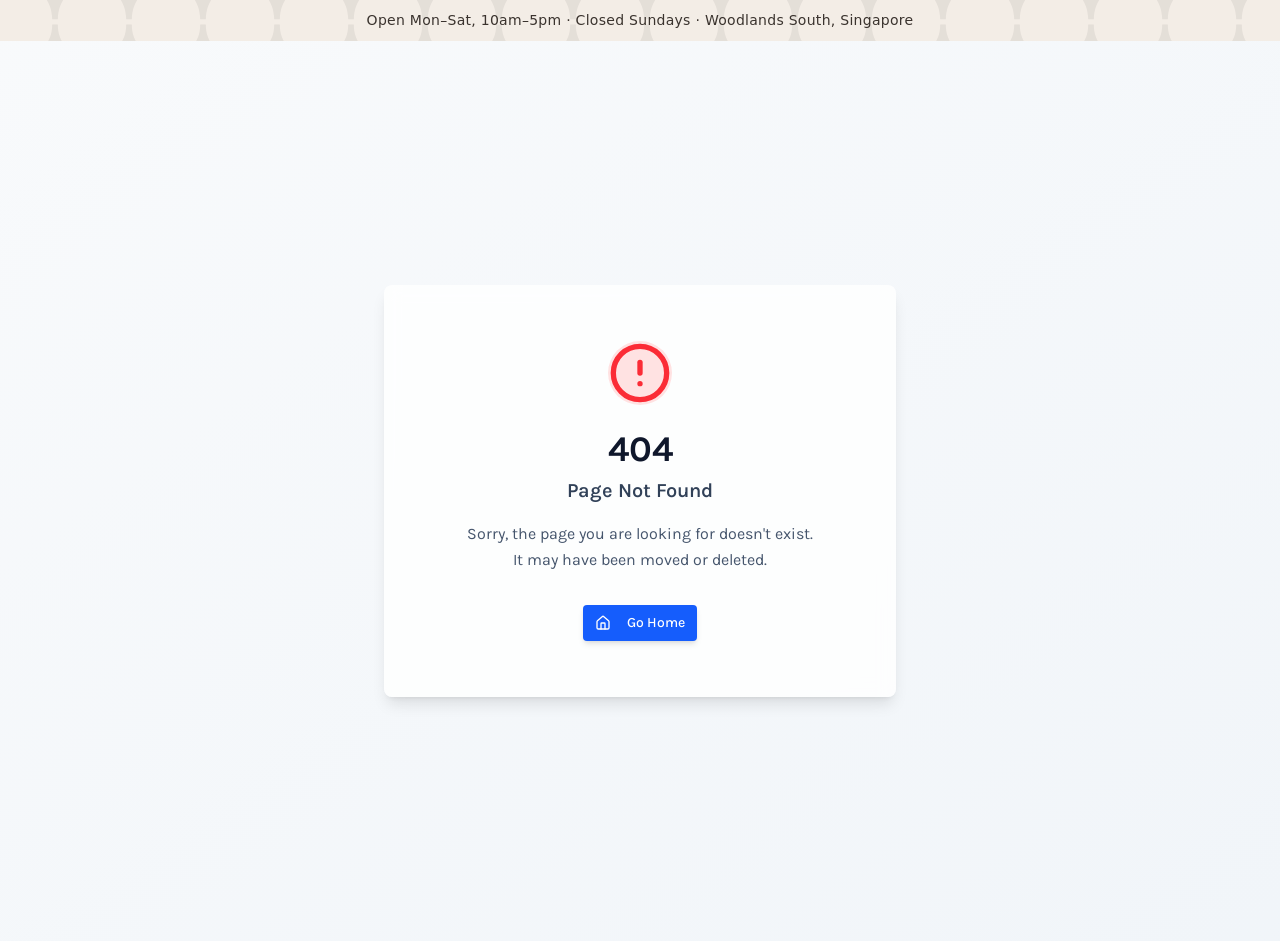
==== commit a3b1639d: "Add opening hours banner at top of page and fix schema closing time to 5pm" ====
--- a/index.html
+++ b/index.html
@@ -56,7 +56,7 @@
           "@type": "OpeningHoursSpecification",
           "dayOfWeek": ["Monday", "Tuesday", "Wednesday", "Thursday", "Friday", "Saturday"],
           "opens": "10:00",
-          "closes": "20:00"
+          "closes": "17:00"
         },
         "hasOfferCatalog": {
           "@type": "OfferCatalog",
@@ -117,7 +117,9 @@
       }
     </script>
     <script type="module" crossorigin src="/assets/index-BfD_Oex6.js"></script>
+    <script defer src="/assets/gallery.js"></script>
     <link rel="stylesheet" crossorigin href="/assets/index-swxHpYR3.css">
+    <link rel="stylesheet" href="/assets/gallery.css">
   </head>
 
   <body>
@@ -181,6 +183,7 @@
     `,document.head.appendChild(i),this.cursorStyleElement=i}removeCursorStyle(){this.cursorStyleElement&&(this.cursorStyleElement.remove(),this.cursorStyleElement=null)}handleUndoRedo=i=>{const c=i.key.toLowerCase(),s=(i.ctrlKey||i.metaKey)&&c==="z"&&!i.shiftKey,d=(i.ctrlKey||i.metaKey)&&(c==="z"&&i.shiftKey||c==="y");if(!s&&!d)return;const m=i.target;if(m instanceof HTMLElement){const C=m.tagName;if(["INPUT","TEXTAREA","SELECT"].includes(C)||m.isContentEditable)return}const x=document.activeElement;if(x instanceof HTMLElement){const C=x.tagName;if(["INPUT","TEXTAREA","SELECT"].includes(C)||x.isContentEditable)return;let v=x;for(;v;){if(v.hasAttribute(al))return;v=v.parentElement}}i.preventDefault(),i.stopPropagation();let R=null;s?(R=this.editHistory.undo(),this.highlighter.scheduleRender()):d&&(R=this.editHistory.redo(),this.highlighter.scheduleRender()),R&&R.target&&document.contains(R.target)&&(R.target.scrollIntoView({behavior:"smooth",block:"center"}),this.highlighter.setActiveTarget(R.target),setTimeout(()=>{this.highlighter.setActiveTarget(null)},1500))};handleDelete=i=>{if(i.key!=="Delete"&&i.key!=="Backspace"||this.isDirectEditing)return;const c=i.target;if(c instanceof HTMLElement){const R=c.tagName;if(["INPUT","TEXTAREA","SELECT"].includes(R)||c.isContentEditable)return}const s=document.activeElement;if(s instanceof HTMLElement){const R=s.tagName;if(["INPUT","TEXTAREA","SELECT"].includes(R)||s.isContentEditable)return;let C=s;for(;C;){if(C.hasAttribute(al))return;C=C.parentElement}}if(!this.activeTarget)return;if(!Fg(this.activeTarget)){console.warn("Cannot delete this element: it is a critical DOM element");return}i.preventDefault(),i.stopPropagation();const d=Ig(this.activeTarget);if(!d){console.warn("Cannot delete element: no parent found");return}const m=$r(this.activeTarget),x=this.activeTarget;this.disposeSelectorInput(),this.exitDirectEditMode(),this.removeEnterKeyListener?.(),this.removeEnterKeyListener=null,x.parentElement&&x.parentElement.removeChild(x),this.activeTarget=null,this.hoverTarget=null,this.pointerDown=!1,this.highlighter.setActiveTarget(null),this.highlighter.setHoverTarget(null),this.editHistory.addEdit({target:x,targetData:m,changes:{deleted:d},screenshot:null}),this.showEditToolbarIfNeeded(),this.showCommentMarkersIfNeeded()};showEditToolbarIfNeeded(){if(!this.editHistory.hasEdits()){this.hideEditToolbar();return}this.disposeEditToolbar||Promise.resolve().then(()=>w0).then(({openEditToolbar:i})=>{const c=i({editHistory:this.editHistory,highlighter:this.highlighter,onApply:()=>{this.handleApplyAll()},onDiscard:()=>{this.handleDiscardAll()}});this.disposeEditToolbar=()=>{c?.dispose(),this.disposeEditToolbar=null}}).catch(i=>{console.error("Failed to render EditToolbar:",i)})}hideEditToolbar(){this.disposeEditToolbar&&this.disposeEditToolbar()}handleApplyAll(){const i=this.editHistory.getActiveEdits();i.length!==0&&Pt.sendMessage({type:"edits",to:"container",payload:{edits:i.map(c=>({element:c.targetData,changes:c.changes,screenshot:c.screenshot}))}})}handleDiscardAll(){this.editHistory.clear(),this.hideEditToolbar(),this.hideCommentMarkers(),this.highlighter.scheduleRender()}showCommentMarkersIfNeeded(){if(!this.editHistory.hasEdits()){this.hideCommentMarkers();return}this.disposeCommentMarkers||Promise.resolve().then(()=>E0).then(({openCommentMarkers:i})=>{const c=i({editHistory:this.editHistory,highlighter:this.highlighter,getActiveElement:()=>this.activeTarget,onElementSelect:s=>{this.selectElement(s)}});this.disposeCommentMarkers=()=>{c?.dispose(),this.disposeCommentMarkers=null}}).catch(i=>{console.error("Failed to render CommentMarkers:",i)})}hideCommentMarkers(){this.disposeCommentMarkers&&this.disposeCommentMarkers(),this.editHistory.clearComments(),this.highlighter.scheduleRender()}handleGlobalEscape=i=>{if(i.key!=="Escape"||this.activeTarget)return;const c=i.target;if(c instanceof HTMLElement){const d=c.tagName;if(["INPUT","TEXTAREA","SELECT"].includes(d)||c.isContentEditable)return}const s=document.activeElement;if(s instanceof HTMLElement){const d=s.tagName;if(["INPUT","TEXTAREA","SELECT"].includes(d)||s.isContentEditable)return;let m=s;for(;m;){if(m.hasAttribute(al))return;m=m.parentElement}}this.editHistory.hasEdits()||(i.preventDefault(),i.stopPropagation(),this.disable(),Pt.sendMessage({type:"exitEditMode",to:"container",payload:{}}))}}const u0=new c0;class d0{wired=!1;init(){if(this.wired)return;this.wired=!0;const i=s=>{try{const m=new URL(s,window.location.href).hostname.toLowerCase();return!!(m==="stripe.com"||m.endsWith(".stripe.com")||m==="myshopify.com"||m.endsWith(".myshopify.com"))}catch{return!1}},c=(s,d)=>{Pt.sendMessage({type:"externalNavAttempt",to:"container",payload:{href:s,trigger:d}})};try{const s=window.open;window.open=(...d)=>{const m=d[0];return typeof m=="string"&&i(m)&&c(m,"window.open"),s.apply(window,d)}}catch{}try{const s=window.navigation;s&&typeof s.addEventListener=="function"&&s.addEventListener("navigate",d=>{const m=d?.destination?.url;typeof m=="string"&&i(m)&&c(m,"navigation")})}catch{}}}const f0=new d0;class h0{constructor(){this.init()}async init(){Pt.init({currentEndpoint:"content"}),Pt.listenMessage({type:"containerInited",callback:()=>{Pt.readySource.markReady()}}),Yr.init(),vg.init(),f0.init(),Su.init(),u0.init(),await this.renderRoot(),this.renderRootForDev()}renderRootForDev(){}async renderRoot(){if(document.getElementById(jr.root))return;const c=document.createElement("div");c.id=jr.root,c.setAttribute(al,"true"),document.documentElement.appendChild(c);const s=c.attachShadow({mode:"closed"}),d=document.createElement("style"),m=await Promise.resolve().then(()=>T0).then(x=>x.default);d.textContent=m,s.appendChild(d),Or.createRoot(s).render(h.jsx(pg,{"data-loc":"src/main.tsx:128"}))}}new h0;function m0({onDiscard:r,onApply:i,isApplying:c=!1,editCount:s}){const d=c||s===0;return h.jsxs("div",{"data-loc":"src/modules/DomSelector/EditsToolBar/ActionButtons.tsx:17",className:"flex items-center gap-2",children:[h.jsx("button",{"data-loc":"src/modules/DomSelector/EditsToolBar/ActionButtons.tsx:18",onClick:r,disabled:d,className:"px-3 py-1.5 text-sm font-medium text-[var(--text-white)] border-[var(--text-tertiary)] border-[1.5px] hover:bg-[#ffffff0f] focus:bg-[#ffffff0f] active:opacity-90 rounded-[12px] transition-all outline-none disabled:opacity-50 disabled:cursor-not-allowed",title:"Discard all changes",children:"Discard"}),h.jsxs("button",{"data-loc":"src/modules/DomSelector/EditsToolBar/ActionButtons.tsx:27",onClick:i,disabled:d,className:"flex items-center gap-2 px-4 py-1.5 text-sm font-medium bg-[var(--Button-primary-brand)] text-white border border-transparent hover:opacity-90 focus:opacity-90 active:opacity-90 rounded-[12px] transition-all outline-none disabled:opacity-50 disabled:cursor-not-allowed",title:"Save all changes",children:[c&&h.jsxs("svg",{"data-loc":"src/modules/DomSelector/EditsToolBar/ActionButtons.tsx:34",className:"animate-spin h-4 w-4",xmlns:"http://www.w3.org/2000/svg",fill:"none",viewBox:"0 0 24 24",children:[h.jsx("circle",{"data-loc":"src/modules/DomSelector/EditsToolBar/ActionButtons.tsx:40",className:"opacity-25",cx:"12",cy:"12",r:"10",stroke:"currentColor",strokeWidth:"4"}),h.jsx("path",{"data-loc":"src/modules/DomSelector/EditsToolBar/ActionButtons.tsx:48",className:"opacity-75",fill:"currentColor",d:"M4 12a8 8 0 018-8V0C5.373 0 0 5.373 0 12h4zm2 5.291A7.962 7.962 0 014 12H0c0 3.042 1.135 5.824 3 7.938l3-2.647z"})]}),"Apply"]})]})}function g0({editCount:r,showEditPreviews:i,onClick:c}){return h.jsxs("div",{"data-loc":"src/modules/DomSelector/EditsToolBar/EditCountBadge.tsx:15",onClick:c,tabIndex:0,role:"button",className:Ae.cn("flex items-center gap-2 px-3 py-1.5 rounded-[12px] cursor-pointer transition-all relative outline-none text-[var(--text-white)] border-[var(--text-tertiary)] border-[1.5px] active:opacity-90",i?"bg-[#ffffff0f]":"bg-transparent hover:bg-[#ffffff0f]"),children:[h.jsx("svg",{"data-loc":"src/modules/DomSelector/EditsToolBar/EditCountBadge.tsx:26",xmlns:"http://www.w3.org/2000/svg",width:"18",height:"18",viewBox:"0 0 16 16",fill:"currentColor",children:h.jsx("g",{"data-loc":"src/modules/DomSelector/EditsToolBar/EditCountBadge.tsx:33",children:h.jsx("path",{"data-loc":"src/modules/DomSelector/EditsToolBar/EditCountBadge.tsx:34",d:"M7.52881 7.52869C7.71733 7.34017 8 7.28198 8.24756 7.3809L14.9142 10.0476C15.1678 10.149 15.334 10.3949 15.3335 10.668C15.3329 10.9411 15.1656 11.1861 14.9116 11.2865L12.3133 12.3132L11.2866 14.9115C11.1862 15.1655 10.9412 15.3328 10.6681 15.3334C10.3951 15.3339 10.1491 15.1677 10.0477 14.9141L7.38102 8.24744C7.2821 7.99988 7.34029 7.71721 7.52881 7.52869ZM1.3335 12.6667C1.3335 12.2985 1.63197 12 2.00016 12C2.36835 12 2.66683 12.2985 2.66683 12.6667C2.66683 12.8435 2.73712 13.013 2.86214 13.1381C2.98717 13.2631 3.15669 13.3334 3.3335 13.3334C3.70169 13.3334 4.00016 13.6319 4.00016 14C4.00016 14.3682 3.70169 14.6667 3.3335 14.6667C2.80306 14.6667 2.29451 14.4558 1.91943 14.0808C1.54436 13.7057 1.3335 13.1971 1.3335 12.6667ZM7.3335 13.3334C7.70169 13.3334 8.00016 13.6319 8.00016 14C8.00016 14.3682 7.70169 14.6667 7.3335 14.6667H6.00016C5.63197 14.6667 5.3335 14.3682 5.3335 14C5.3335 13.6319 5.63197 13.3334 6.00016 13.3334H7.3335ZM10.6629 12.8627L11.1805 11.5547L11.2085 11.4922C11.2822 11.3506 11.405 11.2397 11.5549 11.1804L12.8628 10.6628L9.19678 9.19666L10.6629 12.8627ZM1.3335 10V9.33337C1.3335 8.96518 1.63197 8.66671 2.00016 8.66671C2.36835 8.66671 2.66683 8.96518 2.66683 9.33337V10C2.66683 10.3682 2.36835 10.6667 2.00016 10.6667C1.63197 10.6667 1.3335 10.3682 1.3335 10ZM13.3335 7.33337V6.00004C13.3335 5.63185 13.632 5.33337 14.0002 5.33337C14.3684 5.33337 14.6668 5.63185 14.6668 6.00004V7.33337C14.6668 7.70156 14.3684 8.00004 14.0002 8.00004C13.632 8.00004 13.3335 7.70156 13.3335 7.33337ZM1.3335 6.66671V6.00004C1.3335 5.63185 1.63197 5.33337 2.00016 5.33337C2.36835 5.33337 2.66683 5.63185 2.66683 6.00004V6.66671C2.66683 7.0349 2.36835 7.33337 2.00016 7.33337C1.63197 7.33337 1.3335 7.0349 1.3335 6.66671ZM1.3335 3.33337C1.3335 2.80294 1.54436 2.29438 1.91943 1.91931C2.29451 1.54424 2.80306 1.33337 3.3335 1.33337C3.70169 1.33337 4.00016 1.63185 4.00016 2.00004C4.00016 2.36823 3.70169 2.66671 3.3335 2.66671C3.15668 2.66671 2.98717 2.737 2.86214 2.86202C2.73712 2.98704 2.66683 3.15656 2.66683 3.33337C2.66683 3.70156 2.36835 4.00004 2.00016 4.00004C1.63197 4.00004 1.3335 3.70156 1.3335 3.33337ZM13.3335 3.33337C13.3335 3.15656 13.2632 2.98704 13.1382 2.86202C13.0132 2.737 12.8436 2.66671 12.6668 2.66671C12.2986 2.66671 12.0002 2.36823 12.0002 2.00004C12.0002 1.63185 12.2986 1.33337 12.6668 1.33337C13.1973 1.33337 13.7058 1.54424 14.0809 1.91931C14.456 2.29438 14.6668 2.80294 14.6668 3.33337C14.6668 3.70156 14.3684 4.00004 14.0002 4.00004C13.632 4.00004 13.3335 3.70156 13.3335 3.33337ZM6.66683 1.33337C7.03502 1.33337 7.3335 1.63185 7.3335 2.00004C7.3335 2.36823 7.03502 2.66671 6.66683 2.66671H6.00016C5.63197 2.66671 5.3335 2.36823 5.3335 2.00004C5.3335 1.63185 5.63197 1.33337 6.00016 1.33337H6.66683ZM10.0002 1.33337C10.3684 1.33337 10.6668 1.63185 10.6668 2.00004C10.6668 2.36823 10.3684 2.66671 10.0002 2.66671H9.3335C8.96531 2.66671 8.66683 2.36823 8.66683 2.00004C8.66683 1.63185 8.96531 1.33337 9.3335 1.33337H10.0002Z"})})}),h.jsx("span",{"data-loc":"src/modules/DomSelector/EditsToolBar/EditCountBadge.tsx:37",className:"text-sm font-medium tabular-nums",children:r})]})}function p0({activeEdits:r,hoveredEditIndex:i,highlighter:c,onCardClick:s,onCardHover:d,show:m}){const x=U.useRef(null),R=v=>{d(v)},C=()=>{d(null)};return U.useEffect(()=>{if(!m){c.removeExclusionRect("edit-preview-cards");return}const v=()=>{if(x.current&&m){const D=x.current.getBoundingClientRect();c.addExclusionRect("edit-preview-cards",D)}};return v(),window.addEventListener("resize",v),window.addEventListener("scroll",v,{passive:!0}),()=>{window.removeEventListener("resize",v),window.removeEventListener("scroll",v),c.removeExclusionRect("edit-preview-cards")}},[c,m]),h.jsx("div",{"data-loc":"src/modules/DomSelector/EditsToolBar/EditPreviewCards.tsx:59",ref:x,className:"absolute bottom-full mb-2 left-0 right-0 transition-all duration-200 ease-out",style:{opacity:m?1:0,transform:m?"translateY(0) scale(1)":"translateY(8px) scale(0.98)",pointerEvents:m?"auto":"none",transitionTimingFunction:"cubic-bezier(0.16, 1, 0.3, 1)"},onMouseLeave:C,children:h.jsx("div",{"data-loc":"src/modules/DomSelector/EditsToolBar/EditPreviewCards.tsx:72",className:"rounded-[14px] border border-[var(--border-main)] bg-[rgb(37,37,37)] shadow-[0px_8px_32px_0px_var(--shadow-S)] overflow-hidden",style:{maxHeight:"40vh"},children:h.jsx("div",{"data-loc":"src/modules/DomSelector/EditsToolBar/EditPreviewCards.tsx:78",className:"overflow-y-auto",style:{maxHeight:"40vh"},children:r.map((v,D)=>{const j=i===D,J=!!v.screenshot;return h.jsx("div",{"data-loc":"src/modules/DomSelector/EditsToolBar/EditPreviewCards.tsx:89",onClick:()=>s(D),onMouseEnter:()=>R(D),className:Ae.cn("px-4 cursor-pointer transition-all",j&&"bg-[#ffffff0f]"),children:h.jsxs("div",{"data-loc":"src/modules/DomSelector/EditsToolBar/EditPreviewCards.tsx:98",className:"flex items-center gap-2.5 py-2",style:{borderBottom:D!==r.length-1?"1px solid var(--icon-secondary)":"none"},children:[h.jsx("div",{"data-loc":"src/modules/DomSelector/EditsToolBar/EditPreviewCards.tsx:108",className:Ae.cn("flex-shrink-0 size-5 rounded-full flex items-center justify-center transition-all text-[var(--background-card)] border-[var(--icon-secondary)] border",j&&"bg-[#ffffff0f]"),children:h.jsx("span",{"data-loc":"src/modules/DomSelector/EditsToolBar/EditPreviewCards.tsx:114",className:"text-xs",children:D+1})}),h.jsxs("div",{"data-loc":"src/modules/DomSelector/EditsToolBar/EditPreviewCards.tsx:118",className:"flex-1 min-w-0",children:[h.jsx("span",{"data-loc":"src/modules/DomSelector/EditsToolBar/EditPreviewCards.tsx:119",className:Ae.cn("text-sm text-white font-medium",v.changes.deleted&&"line-through"),children:v.targetData.tagName}),h.jsxs("div",{"data-loc":"src/modules/DomSelector/EditsToolBar/EditPreviewCards.tsx:129",className:"text-xs text-[var(--text-white-tsp)] pt-0.5 leading-none gap-1 flex flex-col",children:[v.changes.comment&&h.jsx("span",{"data-loc":"src/modules/DomSelector/EditsToolBar/EditPreviewCards.tsx:131",className:"leading-snug",children:v.changes.comment.modified===""?"Removed comment":`Comment: "${v.changes.comment.modified.slice(0,30)}${v.changes.comment.modified.length>30?"...":""}"`}),v.changes.deleted&&h.jsx("span",{"data-loc":"src/modules/DomSelector/EditsToolBar/EditPreviewCards.tsx:144",children:"Element deleted"}),v.changes.textContent&&h.jsxs("span",{"data-loc":"src/modules/DomSelector/EditsToolBar/EditPreviewCards.tsx:146",className:"leading-snug",children:['Text: "',v.changes.textContent.modified.slice(0,40),v.changes.textContent.modified.length>40?"...":"",'"']}),v.changes.src&&h.jsx("span",{"data-loc":"src/modules/DomSelector/EditsToolBar/EditPreviewCards.tsx:155",children:"Image source updated"}),v.changes.href&&h.jsxs("span",{"data-loc":"src/modules/DomSelector/EditsToolBar/EditPreviewCards.tsx:157",className:"leading-snug",children:["Link: ",v.changes.href.modified.slice(0,30),"..."]}),v.changes.style&&h.jsxs("div",{"data-loc":"src/modules/DomSelector/EditsToolBar/EditPreviewCards.tsx:162",className:"flex flex-wrap gap-1",children:[Object.keys(v.changes.style).slice(0,3).map(at=>h.jsx("span",{"data-loc":"src/modules/DomSelector/EditsToolBar/EditPreviewCards.tsx:166",className:"px-1.5 py-0.5 text-xs bg-[#ffffff1a] text-white rounded-[8px]",children:at},at)),Object.keys(v.changes.style).length>3&&h.jsxs("span",{"data-loc":"src/modules/DomSelector/EditsToolBar/EditPreviewCards.tsx:174",className:"text-xs text-white",children:["+",Object.keys(v.changes.style).length-3," more"]})]}),J&&!v.changes.deleted&&(v.changes.textContent||v.changes.style||v.changes.comment)&&h.jsx("div",{"data-loc":"src/modules/DomSelector/EditsToolBar/EditPreviewCards.tsx:185",style:{backgroundImage:`url(${v.screenshot})`,backgroundSize:"cover",backgroundPosition:"top"},className:"h-12 mt-1 rounded border border-black/10"})]})]})]})},`${v.targetData.id}-${D}`)})})})})}function y0({canUndo:r,canRedo:i,onUndo:c,onRedo:s}){return h.jsxs("div",{"data-loc":"src/modules/DomSelector/EditsToolBar/UndoRedoButtons.tsx:17",className:"flex items-center gap-1.5",children:[h.jsx("button",{"data-loc":"src/modules/DomSelector/EditsToolBar/UndoRedoButtons.tsx:18",onClick:c,disabled:!r,className:Ae.cn("flex items-center justify-center p-1.5 rounded-full transition-all outline-none",r?"text-[var(--text-white)] hover:bg-[#ffffff0f] cursor-pointer":"bg-transparent text-[var(--text-disable)] cursor-not-allowed opacity-50"),title:"Undo (⌘Z)",children:h.jsx("svg",{"data-loc":"src/modules/DomSelector/EditsToolBar/UndoRedoButtons.tsx:29",xmlns:"http://www.w3.org/2000/svg",width:"18",height:"18",viewBox:"0 0 16 16",fill:"none",children:h.jsx("path",{"data-loc":"src/modules/DomSelector/EditsToolBar/UndoRedoButtons.tsx:36",d:"M12.6666 9.66662C12.6666 9.27271 12.5888 8.88276 12.4381 8.51883C12.2873 8.15485 12.0663 7.8241 11.7877 7.54552C11.5091 7.26695 11.1784 7.0459 10.8144 6.89513C10.4505 6.74441 10.0605 6.66662 9.66662 6.66662H4.27599L6.4713 8.86193C6.73165 9.12228 6.73165 9.54429 6.4713 9.80464C6.21095 10.065 5.78894 10.065 5.5286 9.80464L2.19526 6.4713C1.93491 6.21095 1.93491 5.78894 2.19526 5.5286L5.5286 2.19526C5.78894 1.93491 6.21095 1.93491 6.4713 2.19526C6.73165 2.45561 6.73165 2.87762 6.4713 3.13797L4.27599 5.33328H9.66662C10.2357 5.33328 10.7991 5.44559 11.3248 5.66336C11.8506 5.88113 12.3287 6.19978 12.7311 6.60216C13.1335 7.00455 13.4521 7.48267 13.6699 8.00841C13.8876 8.53416 13.9999 9.09755 13.9999 9.66662C13.9999 10.2357 13.8876 10.7991 13.6699 11.3248C13.4521 11.8506 13.1335 12.3287 12.7311 12.7311C12.3287 13.1335 11.8506 13.4521 11.3248 13.6699C10.7991 13.8876 10.2357 13.9999 9.66662 13.9999H7.33328C6.96509 13.9999 6.66662 13.7015 6.66662 13.3333C6.66662 12.9651 6.96509 12.6666 7.33328 12.6666H9.66662C10.0605 12.6666 10.4505 12.5888 10.8144 12.4381C11.1784 12.2873 11.5091 12.0663 11.7877 11.7877C12.0663 11.5091 12.2873 11.1784 12.4381 10.8144C12.5888 10.4505 12.6666 10.0605 12.6666 9.66662Z",fill:"currentColor"})})}),h.jsx("button",{"data-loc":"src/modules/DomSelector/EditsToolBar/UndoRedoButtons.tsx:43",onClick:s,disabled:!i,className:Ae.cn("flex items-center justify-center p-1.5 rounded-full transition-all outline-none",i?"text-[var(--text-white)] hover:bg-[#ffffff0f] cursor-pointer":"bg-transparent text-[var(--text-disable)] opacity-50 cursor-not-allowed"),title:"Redo (⌘⇧Z)",children:h.jsx("svg",{"data-loc":"src/modules/DomSelector/EditsToolBar/UndoRedoButtons.tsx:54",xmlns:"http://www.w3.org/2000/svg",width:"18",height:"18",viewBox:"0 0 16 16",fill:"none",children:h.jsx("path",{"data-loc":"src/modules/DomSelector/EditsToolBar/UndoRedoButtons.tsx:61",d:"M3.33338 9.66662C3.33338 9.27271 3.41118 8.88276 3.5619 8.51883C3.71266 8.15485 3.93371 7.8241 4.21229 7.54552C4.49086 7.26695 4.82162 7.0459 5.1856 6.89513C5.54953 6.74441 5.93948 6.66662 6.33338 6.66662H11.724L9.5287 8.86193C9.26835 9.12228 9.26835 9.54429 9.5287 9.80464C9.78905 10.065 10.2111 10.065 10.4714 9.80464L13.8047 6.4713C14.0651 6.21095 14.0651 5.78894 13.8047 5.5286L10.4714 2.19526C10.2111 1.93491 9.78905 1.93491 9.5287 2.19526C9.26835 2.45561 9.26835 2.87762 9.5287 3.13797L11.724 5.33328H6.33338C5.76432 5.33328 5.20092 5.44559 4.67518 5.66336C4.14944 5.88113 3.67132 6.19978 3.26893 6.60216C2.86654 7.00455 2.5479 7.48267 2.33013 8.00841C2.11236 8.53416 2.00005 9.09755 2.00005 9.66662C2.00005 10.2357 2.11236 10.7991 2.33013 11.3248C2.5479 11.8506 2.86654 12.3287 3.26893 12.7311C3.67132 13.1335 4.14944 13.4521 4.67518 13.6699C5.20092 13.8876 5.76432 13.9999 6.33338 13.9999H8.66672C9.03491 13.9999 9.33338 13.7015 9.33338 13.3333C9.33338 12.9651 9.03491 12.6666 8.66672 12.6666H6.33338C5.93948 12.6666 5.54953 12.5888 5.1856 12.4381C4.82162 12.2873 4.49086 12.0663 4.21229 11.7877C3.93371 11.5091 3.71266 11.1784 3.5619 10.8144C3.41118 10.4505 3.33338 10.0605 3.33338 9.66662Z",fill:"currentColor"})})})]})}function v0(r){const[i,c]=U.useState(r.canUndo()),[s,d]=U.useState(r.canRedo()),[m,x]=U.useState(r.getActiveEdits().length),[R,C]=U.useState([]);return U.useEffect(()=>{const v=r.onChange(()=>{c(r.canUndo()),d(r.canRedo());const D=r.getActiveEdits();x(D.length),C(D)});return C(r.getActiveEdits()),v},[r]),{canUndo:i,canRedo:s,editCount:m,activeEdits:R}}function b0(){const[r,i]=U.useState(!1);return{showEditPreviews:r,handleEditCountClick:()=>{i(!r)}}}function qu({editHistory:r,highlighter:i,onApply:c,onDiscard:s}){const d=U.useRef(null),[m,x]=U.useState(null),[R,C]=U.useState(!1),{canUndo:v,canRedo:D,editCount:j,activeEdits:J}=v0(r),{showEditPreviews:at,handleEditCountClick:$}=b0();U.useEffect(()=>{if(m!==null&&J[m]){const _=J[m];_.target&&document.contains(_.target)&&i.setHoverTarget(_.target)}else i.setHoverTarget(null)},[m,J,i]),U.useEffect(()=>{const _=()=>{if(d.current){const Y=d.current.getBoundingClientRect();i.addExclusionRect("edit-toolbar",Y)}};return _(),window.addEventListener("resize",_),()=>{window.removeEventListener("resize",_),i.removeExclusionRect("edit-toolbar")}},[i]);const nt=()=>{const _=r.undo();i.scheduleRender(),_&&_.target&&document.contains(_.target)&&(_.target.scrollIntoView({behavior:"smooth",block:"center"}),i.setActiveTarget(_.target),setTimeout(()=>{i.setActiveTarget(null)},1500))},ct=()=>{const _=r.redo();i.scheduleRender(),_&&_.target&&document.contains(_.target)&&(_.target.scrollIntoView({behavior:"smooth",block:"center"}),i.setActiveTarget(_.target),setTimeout(()=>{i.setActiveTarget(null)},1500))},ht=_=>{const Y=J[_];Y.target&&document.contains(Y.target)&&(Y.target.scrollIntoView({behavior:"smooth",block:"center"}),i.setActiveTarget(Y.target),setTimeout(()=>{i.setActiveTarget(null)},1500))},St=()=>{C(!0),c()};return h.jsx("div",{"data-loc":"src/modules/DomSelector/EditsToolBar/EditToolbar.tsx:127",className:"fixed left-0 right-0 top-0 bottom-0 pointer-events-none",style:{zIndex:2147483645},children:h.jsx("div",{"data-loc":"src/modules/DomSelector/EditsToolBar/EditToolbar.tsx:131",className:"absolute bottom-0 left-0 right-0 flex items-center justify-center pb-8",children:h.jsxs("div",{"data-loc":"src/modules/DomSelector/EditsToolBar/EditToolbar.tsx:132",ref:d,[al]:"true",onMouseDown:_=>_.stopPropagation(),className:"pointer-events-auto flex items-center gap-8 p-2 rounded-[14px] border border-[var(--border-main)] bg-[rgb(37,37,37)] shadow-[0px_8px_32px_0px_var(--shadow-S)] relative justify-between",children:[h.jsxs("div",{"data-loc":"src/modules/DomSelector/EditsToolBar/EditToolbar.tsx:138",className:"flex items-center gap-3",children:[h.jsx(g0,{"data-loc":"src/modules/DomSelector/EditsToolBar/EditToolbar.tsx:139",editCount:j,showEditPreviews:at,onClick:$}),h.jsx(y0,{"data-loc":"src/modules/DomSelector/EditsToolBar/EditToolbar.tsx:145",canUndo:v,canRedo:D,onUndo:nt,onRedo:ct})]}),h.jsx(m0,{"data-loc":"src/modules/DomSelector/EditsToolBar/EditToolbar.tsx:153",onDiscard:s,onApply:St,isApplying:R,editCount:j}),J.length>0&&h.jsx(p0,{"data-loc":"src/modules/DomSelector/EditsToolBar/EditToolbar.tsx:161",activeEdits:J,hoveredEditIndex:m,highlighter:i,onCardClick:ht,onCardHover:x,show:at})]})})})}const x0=ei.createOpener(qu,{singleton:!0}),w0=Object.freeze(Object.defineProperty({__proto__:null,EditToolbar:qu,openEditToolbar:x0},Symbol.toStringTag,{value:"Module"}));function S0({comment:r,elementRect:i,boxRef:c,onMouseEnter:s,onMouseLeave:d,onClick:m,onDelete:x,isHidden:R}){const C=U.useRef(null),v=U.useRef(null),[D,j]=U.useState({width:0,height:0});U.useLayoutEffect(()=>{if(!C.current)return;const it=C.current.getBoundingClientRect();j({width:it.width,height:it.height})},[r,x]);const J=window.innerWidth,at=window.innerHeight,$=30,nt=i.top+i.height/2;let ct=i.right+$,ht=nt-D.height/2;ct+D.width>J-20&&(ct=i.left-$-D.width),ct<20&&(ct=Math.min(i.left,J-D.width-20),ct=Math.max(20,ct),ht=i.bottom+$),ht<20?ht=20:ht+D.height>at-20&&(ht=Math.max(20,at-D.height-20));const St={x:ct,y:ht},_=St.y+D.height/2,Y=St.x>i.right?i.right:i.left;return R?null:h.jsxs(h.Fragment,{children:[h.jsxs("svg",{"data-loc":"src/modules/DomSelector/CommentMarkers/CommentTooltip.tsx:80",className:"absolute inset-0 w-full h-full pointer-events-none z-[2147483643]",children:[h.jsx("line",{"data-loc":"src/modules/DomSelector/CommentMarkers/CommentTooltip.tsx:81",x1:Y,y1:nt,x2:St.x,y2:_,stroke:"#0081f2",strokeWidth:1.5,strokeDasharray:"3 2"}),h.jsx("circle",{"data-loc":"src/modules/DomSelector/CommentMarkers/CommentTooltip.tsx:90",cx:Y,cy:nt,r:3,fill:"#0081f2"})]}),h.jsxs("div",{"data-loc":"src/modules/DomSelector/CommentMarkers/CommentTooltip.tsx:94",ref:v,className:"absolute group z-[2147483644]",style:{left:St.x,top:St.y},onMouseEnter:s,onMouseLeave:d,children:[h.jsx("div",{"data-loc":"src/modules/DomSelector/CommentMarkers/CommentTooltip.tsx:105",ref:H=>{C.current=H,c(H)},className:"pointer-events-auto cursor-pointer rounded-[10px] px-2.5 py-1.5 bg-[#0081f2] max-w-[260px]",onClick:m,onMouseDown:H=>H.stopPropagation(),children:h.jsx("div",{"data-loc":"src/modules/DomSelector/CommentMarkers/CommentTooltip.tsx:114",className:"flex items-start gap-1.5",children:h.jsx("p",{"data-loc":"src/modules/DomSelector/CommentMarkers/CommentTooltip.tsx:115",className:"flex-1 text-xs break-words whitespace-pre-wrap text-[var(--text-white)]",children:r})})}),x&&h.jsx("button",{"data-loc":"src/modules/DomSelector/CommentMarkers/CommentTooltip.tsx:123",onClick:H=>{H.stopPropagation(),x()},className:"absolute -top-1 right-0 pointer-events-auto flex items-center justify-center size-5 rounded-full bg-white shadow-md text-gray-600 hover:text-red-500 hover:bg-red-50 transition-all opacity-0 group-hover:opacity-100",title:"Delete comment",onMouseDown:H=>H.stopPropagation(),children:h.jsx("svg",{"data-loc":"src/modules/DomSelector/CommentMarkers/CommentTooltip.tsx:132",xmlns:"http://www.w3.org/2000/svg",width:"10",height:"10",viewBox:"0 0 12 12",fill:"none",stroke:"currentColor",strokeWidth:"1.5",strokeLinecap:"round",children:h.jsx("path",{"data-loc":"src/modules/DomSelector/CommentMarkers/CommentTooltip.tsx:142",d:"M9 3L3 9M3 3l6 6"})})})]})]})}function Yu({editHistory:r,highlighter:i,getActiveElement:c,onElementSelect:s}){const[d,m]=U.useState(null),[x,R]=U.useState(null),[C,v]=U.useState(0),D=U.useRef(new Map),j=U.useMemo(()=>{const _=r.getActiveEdits(),Y=new Map;for(const it of _){const rt=it.target;if(!document.contains(rt))continue;const V=Pr(rt);V&&Y.set(V,rt)}const H=[];for(const[it,rt]of Y.entries()){const V=rt._comment||"";if(!V.trim())continue;const xt=rt.getBoundingClientRect();xt.width===0||xt.height===0||H.push({id:it,element:rt,comment:V.trim(),position:{x:xt.left,y:xt.top}})}return H},[r,C,x]),J=()=>{for(const[_,Y]of D.current.entries()){const H=Y.getBoundingClientRect();i.addExclusionRect(`comment-box-${_}`,H)}},at=(_,Y)=>!(_.right<Y.left||_.left>Y.right||_.bottom<Y.top||_.top>Y.bottom);U.useEffect(()=>{const _=r.onChange(()=>{v(V=>V+1)});let Y=null,H=null;const it=()=>{Y===null&&(Y=requestAnimationFrame(()=>{Y=null,v(V=>V+1)}))},rt=()=>{H&&clearTimeout(H),H=setTimeout(()=>{v(V=>V+1)},100)};return window.addEventListener("scroll",it,{passive:!0}),window.addEventListener("resize",rt,{passive:!0}),()=>{_(),Y!==null&&cancelAnimationFrame(Y),H&&clearTimeout(H),window.removeEventListener("scroll",it),window.removeEventListener("resize",rt);for(const V of D.current.keys())i.removeExclusionRect(`comment-box-${V}`)}},[r,i]),U.useEffect(()=>{const _=()=>{const H=c();R(H)};_();const Y=setInterval(_,100);return()=>{clearInterval(Y)}},[c]),U.useEffect(()=>{const _=new Set(j.map(H=>H.id));for(const H of D.current.keys())_.has(H)||(i.removeExclusionRect(`comment-box-${H}`),D.current.delete(H));J();const Y=d?j.find(H=>H.id===d)?.element:null;Y&&document.contains(Y)?i.setHoverTarget(Y):i.setHoverTarget(null)},[j,d,i]);const $=_=>{m(_)},nt=()=>{m(null)},ct=_=>{const Y=j.find(H=>H.id===_);Y&&document.contains(Y.element)&&(Y.element.scrollIntoView({behavior:"smooth",block:"center"}),s(Y.element))},ht=_=>{const Y=j.find(H=>H.id===_);if(Y&&document.contains(Y.element)){const H=Y.element,it=H._comment||"",rt=$r(H);delete H._comment,r.addEdit({target:H,targetData:rt,changes:{comment:{original:it,modified:""}},screenshot:null}),v(V=>V+1)}},St=(_,Y)=>{if(Y){D.current.set(_,Y);const H=Y.getBoundingClientRect();i.addExclusionRect(`comment-box-${_}`,H)}else D.current.delete(_),i.removeExclusionRect(`comment-box-${_}`)};return h.jsx("div",{"data-loc":"src/modules/DomSelector/CommentMarkers/CommentMarkers.tsx:229",className:"fixed inset-0 pointer-events-none",style:{zIndex:2147483642},[al]:"true",children:j.map(_=>{let H=x===_.element;if(!H&&x&&document.contains(x)){const it=D.current.get(_.id);if(it){const rt=x.getBoundingClientRect(),V=it.getBoundingClientRect();H=at(V,rt)}}return h.jsx(S0,{"data-loc":"src/modules/DomSelector/CommentMarkers/CommentMarkers.tsx:249",comment:_.comment,elementRect:_.element.getBoundingClientRect(),isHidden:H,onMouseEnter:()=>$(_.id),onMouseLeave:nt,onClick:()=>ct(_.id),onDelete:()=>ht(_.id),boxRef:it=>St(_.id,it)},_.id)})})}const C0=ei.createOpener(Yu,{singleton:!0}),E0=Object.freeze(Object.defineProperty({__proto__:null,CommentMarkers:Yu,openCommentMarkers:C0},Symbol.toStringTag,{value:"Module"})),T0=Object.freeze(Object.defineProperty({__proto__:null,default:'#manus-previewer-content-root{--background-gray-login: #f8f8f7;--background-selection: #b8d3f8;--background-tool-used: linear-gradient( 176deg, rgba(255, 255, 255, 0) 5.88%, rgba(255, 255, 255, .6) 51.28%, rgba(255, 255, 255, 0) 94.95% );--background-drag-overlay: #ffffff80;--background-thinking: linear-gradient( 90deg, var(--text-primary) 0%, #d9d8d8 50.48%, var(--text-primary) 99.04% );--background-app-banner: linear-gradient(180deg, #f7f7f7 0%, #ececec 100%);--background-share-header: linear-gradient( 0deg, rgba(248, 248, 247, 0) 0%, #f8f8f7 45.05% );--text-primary: #34322d;--text-secondary: #5e5e5b;--text-tertiary: #858481;--text-disable: #b9b9b7;--text-blue: #0081f2;--text-onblack: #ffffff;--text-white: #ffffff;--text-white-tsp: #ffffff99;--theme-text-primary: #262626;--logo-color: #34322d;--text-shining: #e5e5e5;--background-gray-main: #f8f8f7;--background-white-main: #ffffff;--background-menu-white: #ffffff;--background-menu-gray: #f8f8f7;--background-tsp-menu-white: #ffffff14;--background-tsp-card-gray: #37352f0a;--background-nav: #ebebeb;--background-card: #fafafa;--background-mask: #000000a6;--background-card-gray: #fafafa;--background-preview-mask: #000000d9;--border-main: #0000000f;--border-white: #ffffff33;--border-btn-main: #0000001f;--border-input-active: #0081f280;--border-light: #0000000a;--border-dark: #0000001f;--border-primary: #4f59661f;--icon-primary: #34322d;--icon-secondary: #5e5e5b;--icon-tertiary: #858481;--icon-disable: #b9b9b7;--icon-blue: #0081f2;--icon-onblack: #ffffff;--icon-white: #ffffff;--icon-white-tsp: #ffffff99;--function-error: #f25a5a;--function-success: #25ba3b;--function-warning: #efa201;--function-error-tsp: #f25a5a14;--function-warning-tsp: #efa2011f;--function-success-tsp: #25ba3b14;--fill-blue: #0081f214;--fill-tsp-white-main: #37352f0f;--fill-tsp-white-dark: #37352f14;--fill-tsp-white-light: #37352f0a;--fill-tsp-gray-dark: #37352f14;--fill-tsp-gray-main: #37352f0a;--fill-white: #ffffff;--fill-black: #28282973;--fill-gray: #f8f8f7;--Button-primary-black: #1a1a19;--Button-primary-white: #ffffff;--Button-primary-brand: #0081f2;--Button-primary-brand-disabled: #7cbdf5;--Button-secondary-brand: #0081f21a;--Button-secondary-error-border: #f25a5a80;--Button-secondary-error-fill: #ffffff;--Button-secondary-main: #ffffff;--Button-secondary-gray: #37352f0f;--tab-fill: rgba(0, 0, 0, .04);--tab-active-black: #1a1a19;--shadow-L: #0000003d;--shadow-M: #0000001f;--shadow-S: #00000014;--shadow-XS: #0000000f;--shadows-inner-0: #ffffff00;--shadows-inner-1: #16191d14;--shadows-inner-2: #16191d1f;--shadows-drop-1: #16191d08;--shadows-drop-2: #16191d0a;--shadows-drop-3: #16191d14;--shadows-drop-4: #16191d1f;--shadows-highlight-1: #cce5ff;--shadows-highlight-2: #1487fa;--shadows-danger-1: #fed7d7;--shadows-danger-2: #ee3a3a;--shadows-card-border: #16191d1f;--shadows-card-border-2: #16191d1f;--Tooltips-main: #000000e6;--gradual-white-0: #ffffff00;--gradual-gray-100: #ffffff00;--gradual-gray-0: #ffffff00;--gradual-dark-20: #00000033;--fill-input-chat: #ffffff;--gradient-bg-mask-gray-0: #eaeaeb00;--gradual-white-menu-0: #ffffff00}#manus-previewer-content-root.dark{--text-primary: #dadada;--text-secondary: #acacac;--text-tertiary: #7f7f7f;--text-disable: #5f5f5f;--text-blue: #1a93fe;--text-onblack: #000000e6;--text-white: #ffffff;--text-white-tsp: #ffffff99;--theme-text-primary: #dbdbdb;--logo-color: #dadada;--text-shining: #474747;--background-gray-main: #272728;--background-white-main: #161618;--background-menu-white: #383739;--background-menu-gray: #272728;--background-tsp-menu-white: #ffffff0f;--background-tsp-card-gray: #ffffff0f;--background-nav: #212122;--background-card: #383739;--background-mask-black: #000000a6;--background-mask-white: #272728a6;--background-card-gray: #383739;--background-preview-mask: #000000d9;--border-main: #ffffff14;--border-white: #00000014;--border-btn-main: #ffffff1a;--border-input-active: #1a93fe80;--border-light: #ffffff0f;--border-dark: #ffffff29;--border-primary: #56565f52;--icon-primary: #dadada;--icon-secondary: #acacac;--icon-tertiary: #7f7f7f;--icon-disable: #5f5f5f;--icon-blue: #1a93fe;--icon-onblack: #000000d9;--icon-white: #ffffff;--icon-white-tsp: #ffffff99;--function-error: #eb4d4d;--function-success: #5eb92d;--function-warning: #ffbf36;--function-error-tsp: #eb4d4d14;--function-warning-tsp: #ffbf361f;--function-success-tsp: #25ba3b1f;--fill-blue: #1a93fe1f;--fill-tsp-white-main: #ffffff0f;--fill-tsp-white-dark: #ffffff1f;--fill-tsp-white-light: #ffffff0a;--fill-tsp-gray-dark: #00000047;--fill-tsp-gray-main: #00000033;--fill-white: #3e3d3e;--fill-black: #28282973;--fill-gray: #444345;--Button-primary-black: #ffffff;--Button-primary-white: #ffffff14;--Button-primary-brand: #1a93fe;--Button-primary-brand-disabled: #215d93;--Button-secondary-brand: #1a93fe1f;--Button-secondary-error-border: #eb4d4d29;--Button-secondary-error-fill: #eb4d4d1f;--Button-secondary-main: #ffffff1f;--Button-secondary-gray: #ffffff0f;--tab-fill: rgba(255, 255, 255, .06);--tab-active-black: #ffffff;--shadow-L: #00000066;--shadow-M: #0000003d;--shadow-S: #00000029;--shadow-XS: #0000001f;--shadows-inner-0: #ffffff1f;--shadows-inner-1: #ffffff14;--shadows-inner-2: #ffffff1f;--shadows-drop-1: #0000001f;--shadows-drop-2: #00000033;--shadows-drop-3: #00000047;--shadows-drop-4: #0000005c;--shadows-highlight-1: #1b61a6;--shadows-highlight-2: #1487fa;--shadows-danger-1: #8f1919;--shadows-danger-2: #ee3a3a;--shadows-card-border: #ffffff1f;--shadows-card-border-2: #ffffff00;--Tooltips-main: #000000e6;--gradual-white-0: #27272800;--gradual-gray-100: #444345;--gradual-gray-0: #44434500;--gradual-dark-20: #ffffff33;--fill-input-chat: #363537;--gradient-bg-mask-gray-0: #1e1e1e00;--gradual-white-menu-0: #38373900}*,:before,:after{--tw-border-spacing-x: 0;--tw-border-spacing-y: 0;--tw-translate-x: 0;--tw-translate-y: 0;--tw-rotate: 0;--tw-skew-x: 0;--tw-skew-y: 0;--tw-scale-x: 1;--tw-scale-y: 1;--tw-pan-x: ;--tw-pan-y: ;--tw-pinch-zoom: ;--tw-scroll-snap-strictness: proximity;--tw-gradient-from-position: ;--tw-gradient-via-position: ;--tw-gradient-to-position: ;--tw-ordinal: ;--tw-slashed-zero: ;--tw-numeric-figure: ;--tw-numeric-spacing: ;--tw-numeric-fraction: ;--tw-ring-inset: ;--tw-ring-offset-width: 0px;--tw-ring-offset-color: #fff;--tw-ring-color: rgb(59 130 246 / .5);--tw-ring-offset-shadow: 0 0 #0000;--tw-ring-shadow: 0 0 #0000;--tw-shadow: 0 0 #0000;--tw-shadow-colored: 0 0 #0000;--tw-blur: ;--tw-brightness: ;--tw-contrast: ;--tw-grayscale: ;--tw-hue-rotate: ;--tw-invert: ;--tw-saturate: ;--tw-sepia: ;--tw-drop-shadow: ;--tw-backdrop-blur: ;--tw-backdrop-brightness: ;--tw-backdrop-contrast: ;--tw-backdrop-grayscale: ;--tw-backdrop-hue-rotate: ;--tw-backdrop-invert: ;--tw-backdrop-opacity: ;--tw-backdrop-saturate: ;--tw-backdrop-sepia: ;--tw-contain-size: ;--tw-contain-layout: ;--tw-contain-paint: ;--tw-contain-style: }::backdrop{--tw-border-spacing-x: 0;--tw-border-spacing-y: 0;--tw-translate-x: 0;--tw-translate-y: 0;--tw-rotate: 0;--tw-skew-x: 0;--tw-skew-y: 0;--tw-scale-x: 1;--tw-scale-y: 1;--tw-pan-x: ;--tw-pan-y: ;--tw-pinch-zoom: ;--tw-scroll-snap-strictness: proximity;--tw-gradient-from-position: ;--tw-gradient-via-position: ;--tw-gradient-to-position: ;--tw-ordinal: ;--tw-slashed-zero: ;--tw-numeric-figure: ;--tw-numeric-spacing: ;--tw-numeric-fraction: ;--tw-ring-inset: ;--tw-ring-offset-width: 0px;--tw-ring-offset-color: #fff;--tw-ring-color: rgb(59 130 246 / .5);--tw-ring-offset-shadow: 0 0 #0000;--tw-ring-shadow: 0 0 #0000;--tw-shadow: 0 0 #0000;--tw-shadow-colored: 0 0 #0000;--tw-blur: ;--tw-brightness: ;--tw-contrast: ;--tw-grayscale: ;--tw-hue-rotate: ;--tw-invert: ;--tw-saturate: ;--tw-sepia: ;--tw-drop-shadow: ;--tw-backdrop-blur: ;--tw-backdrop-brightness: ;--tw-backdrop-contrast: ;--tw-backdrop-grayscale: ;--tw-backdrop-hue-rotate: ;--tw-backdrop-invert: ;--tw-backdrop-opacity: ;--tw-backdrop-saturate: ;--tw-backdrop-sepia: ;--tw-contain-size: ;--tw-contain-layout: ;--tw-contain-paint: ;--tw-contain-style: }*,:before,:after{box-sizing:border-box;border-width:0;border-style:solid;border-color:#e5e7eb}:before,:after{--tw-content: ""}html,:host{line-height:1.5;-webkit-text-size-adjust:100%;-moz-tab-size:4;-o-tab-size:4;tab-size:4;font-family:ui-sans-serif,system-ui,sans-serif,"Apple Color Emoji","Segoe UI Emoji",Segoe UI Symbol,"Noto Color Emoji";font-feature-settings:normal;font-variation-settings:normal;-webkit-tap-highlight-color:transparent}body{margin:0;line-height:inherit}hr{height:0;color:inherit;border-top-width:1px}abbr:where([title]){-webkit-text-decoration:underline dotted;text-decoration:underline dotted}h1,h2,h3,h4,h5,h6{font-size:inherit;font-weight:inherit}a{color:inherit;text-decoration:inherit}b,strong{font-weight:bolder}code,kbd,samp,pre{font-family:ui-monospace,SFMono-Regular,Menlo,Monaco,Consolas,Liberation Mono,Courier New,monospace;font-feature-settings:normal;font-variation-settings:normal;font-size:1em}small{font-size:80%}sub,sup{font-size:75%;line-height:0;position:relative;vertical-align:baseline}sub{bottom:-.25em}sup{top:-.5em}table{text-indent:0;border-color:inherit;border-collapse:collapse}button,input,optgroup,select,textarea{font-family:inherit;font-feature-settings:inherit;font-variation-settings:inherit;font-size:100%;font-weight:inherit;line-height:inherit;letter-spacing:inherit;color:inherit;margin:0;padding:0}button,select{text-transform:none}button,input:where([type=button]),input:where([type=reset]),input:where([type=submit]){-webkit-appearance:button;background-color:transparent;background-image:none}:-moz-focusring{outline:auto}:-moz-ui-invalid{box-shadow:none}progress{vertical-align:baseline}::-webkit-inner-spin-button,::-webkit-outer-spin-button{height:auto}[type=search]{-webkit-appearance:textfield;outline-offset:-2px}::-webkit-search-decoration{-webkit-appearance:none}::-webkit-file-upload-button{-webkit-appearance:button;font:inherit}summary{display:list-item}blockquote,dl,dd,h1,h2,h3,h4,h5,h6,hr,figure,p,pre{margin:0}fieldset{margin:0;padding:0}legend{padding:0}ol,ul,menu{list-style:none;margin:0;padding:0}dialog{padding:0}textarea{resize:vertical}input::-moz-placeholder,textarea::-moz-placeholder{opacity:1;color:#9ca3af}input::placeholder,textarea::placeholder{opacity:1;color:#9ca3af}button,[role=button]{cursor:pointer}:disabled{cursor:default}img,svg,video,canvas,audio,iframe,embed,object{display:block;vertical-align:middle}img,video{max-width:100%;height:auto}[hidden]:where(:not([hidden=until-found])){display:none}.container{width:100%}@media (min-width: 475px){.container{max-width:475px}}@media (min-width: 640px){.container{max-width:640px}}@media (min-width: 768px){.container{max-width:768px}}@media (min-width: 1024px){.container{max-width:1024px}}@media (min-width: 1280px){.container{max-width:1280px}}@media (min-width: 1536px){.container{max-width:1536px}}.pointer-events-none{pointer-events:none}.pointer-events-auto{pointer-events:auto}.visible{visibility:visible}.invisible{visibility:hidden}.fixed{position:fixed}.absolute{position:absolute}.relative{position:relative}.sticky{position:sticky}.inset-0{inset:0}.-top-1{top:-.25rem}.bottom-0{bottom:0}.bottom-8{bottom:2rem}.bottom-full{bottom:100%}.left-0{left:0}.left-2\\.5{left:.625rem}.left-8{left:2rem}.right-0{right:0}.right-4{right:1rem}.top-0{top:0}.top-1\\/2{top:50%}.top-4{top:1rem}.top-full{top:100%}.z-50{z-index:50}.z-\\[-1\\]{z-index:-1}.z-\\[2147483643\\]{z-index:2147483643}.z-\\[2147483644\\]{z-index:2147483644}.z-\\[999999\\]{z-index:999999}.z-\\[9999\\]{z-index:9999}.-m-\\[25\\%\\]{margin:-25%}.m-0{margin:0}.mx-2{margin-left:.5rem;margin-right:.5rem}.mx-auto{margin-left:auto;margin-right:auto}.mb-1{margin-bottom:.25rem}.mb-1\\.5{margin-bottom:.375rem}.mb-2{margin-bottom:.5rem}.mb-4{margin-bottom:1rem}.mb-6{margin-bottom:1.5rem}.mb-8{margin-bottom:2rem}.mb-\\[6px\\]{margin-bottom:6px}.ml-1{margin-left:.25rem}.mr-1{margin-right:.25rem}.mt-0\\.5{margin-top:.125rem}.mt-1{margin-top:.25rem}.mt-12{margin-top:3rem}.mt-2{margin-top:.5rem}.mt-4{margin-top:1rem}.mt-6{margin-top:1.5rem}.mt-8{margin-top:2rem}.line-clamp-2{overflow:hidden;display:-webkit-box;-webkit-box-orient:vertical;-webkit-line-clamp:2}.block{display:block}.inline-block{display:inline-block}.inline{display:inline}.flex{display:flex}.inline-flex{display:inline-flex}.grid{display:grid}.inline-grid{display:inline-grid}.hidden{display:none}.size-5{width:1.25rem;height:1.25rem}.size-7{width:1.75rem;height:1.75rem}.h-0\\.5{height:.125rem}.h-12{height:3rem}.h-2{height:.5rem}.h-4{height:1rem}.h-48{height:12rem}.h-5{height:1.25rem}.h-6{height:1.5rem}.h-8{height:2rem}.h-\\[150\\%\\]{height:150%}.h-\\[18px\\]{height:18px}.h-auto{height:auto}.h-full{height:100%}.max-h-96{max-height:24rem}.max-h-\\[70vh\\]{max-height:70vh}.max-h-\\[80vh\\]{max-height:80vh}.min-h-0{min-height:0px}.min-h-screen{min-height:100vh}.w-2{width:.5rem}.w-4{width:1rem}.w-5{width:1.25rem}.w-6{width:1.5rem}.w-64{width:16rem}.w-8{width:2rem}.w-80{width:20rem}.w-\\[150\\%\\]{width:150%}.w-\\[18px\\]{width:18px}.w-\\[90\\%\\]{width:90%}.w-full{width:100%}.w-px{width:1px}.min-w-0{min-width:0px}.max-w-2xl{max-width:42rem}.max-w-4xl{max-width:56rem}.max-w-7xl{max-width:80rem}.max-w-\\[260px\\]{max-width:260px}.max-w-\\[600px\\]{max-width:600px}.flex-1{flex:1 1 0%}.flex-shrink-0,.shrink-0{flex-shrink:0}.-translate-y-1\\/2{--tw-translate-y: -50%;transform:translate(var(--tw-translate-x),var(--tw-translate-y)) rotate(var(--tw-rotate)) skew(var(--tw-skew-x)) skewY(var(--tw-skew-y)) scaleX(var(--tw-scale-x)) scaleY(var(--tw-scale-y))}.rotate-180{--tw-rotate: 180deg;transform:translate(var(--tw-translate-x),var(--tw-translate-y)) rotate(var(--tw-rotate)) skew(var(--tw-skew-x)) skewY(var(--tw-skew-y)) scaleX(var(--tw-scale-x)) scaleY(var(--tw-scale-y))}.transform{transform:translate(var(--tw-translate-x),var(--tw-translate-y)) rotate(var(--tw-rotate)) skew(var(--tw-skew-x)) skewY(var(--tw-skew-y)) scaleX(var(--tw-scale-x)) scaleY(var(--tw-scale-y))}@keyframes spin{to{transform:rotate(360deg)}}.animate-spin{animation:spin 1s linear infinite}.cursor-ew-resize{cursor:ew-resize}.cursor-not-allowed{cursor:not-allowed}.cursor-pointer{cursor:pointer}.resize-none{resize:none}.resize-y{resize:vertical}.resize{resize:both}.list-inside{list-style-position:inside}.list-disc{list-style-type:disc}.appearance-none{-webkit-appearance:none;-moz-appearance:none;appearance:none}.grid-cols-1{grid-template-columns:repeat(1,minmax(0,1fr))}.grid-cols-2{grid-template-columns:repeat(2,minmax(0,1fr))}.flex-col{flex-direction:column}.flex-wrap{flex-wrap:wrap}.items-start{align-items:flex-start}.items-end{align-items:flex-end}.items-center{align-items:center}.items-stretch{align-items:stretch}.justify-center{justify-content:center}.justify-between{justify-content:space-between}.gap-0{gap:0px}.gap-1{gap:.25rem}.gap-1\\.5{gap:.375rem}.gap-2{gap:.5rem}.gap-2\\.5{gap:.625rem}.gap-3{gap:.75rem}.gap-4{gap:1rem}.gap-6{gap:1.5rem}.gap-8{gap:2rem}.gap-x-2{-moz-column-gap:.5rem;column-gap:.5rem}.gap-y-3{row-gap:.75rem}.space-y-1>:not([hidden])~:not([hidden]){--tw-space-y-reverse: 0;margin-top:calc(.25rem * calc(1 - var(--tw-space-y-reverse)));margin-bottom:calc(.25rem * var(--tw-space-y-reverse))}.space-y-1\\.5>:not([hidden])~:not([hidden]){--tw-space-y-reverse: 0;margin-top:calc(.375rem * calc(1 - var(--tw-space-y-reverse)));margin-bottom:calc(.375rem * var(--tw-space-y-reverse))}.space-y-2>:not([hidden])~:not([hidden]){--tw-space-y-reverse: 0;margin-top:calc(.5rem * calc(1 - var(--tw-space-y-reverse)));margin-bottom:calc(.5rem * var(--tw-space-y-reverse))}.space-y-2\\.5>:not([hidden])~:not([hidden]){--tw-space-y-reverse: 0;margin-top:calc(.625rem * calc(1 - var(--tw-space-y-reverse)));margin-bottom:calc(.625rem * var(--tw-space-y-reverse))}.space-y-6>:not([hidden])~:not([hidden]){--tw-space-y-reverse: 0;margin-top:calc(1.5rem * calc(1 - var(--tw-space-y-reverse)));margin-bottom:calc(1.5rem * var(--tw-space-y-reverse))}.divide-y>:not([hidden])~:not([hidden]){--tw-divide-y-reverse: 0;border-top-width:calc(1px * calc(1 - var(--tw-divide-y-reverse)));border-bottom-width:calc(1px * var(--tw-divide-y-reverse))}.overflow-hidden{overflow:hidden}.overflow-y-auto{overflow-y:auto}.whitespace-nowrap{white-space:nowrap}.whitespace-pre-wrap{white-space:pre-wrap}.text-wrap{text-wrap:wrap}.break-words{overflow-wrap:break-word}.rounded{border-radius:.25rem}.rounded-3xl{border-radius:1.5rem}.rounded-\\[10px\\]{border-radius:10px}.rounded-\\[12px\\]{border-radius:12px}.rounded-\\[14px\\]{border-radius:14px}.rounded-\\[20px\\]{border-radius:20px}.rounded-\\[8px\\]{border-radius:8px}.rounded-full{border-radius:9999px}.rounded-lg{border-radius:.5rem}.rounded-xl{border-radius:.75rem}.border{border-width:1px}.border-0{border-width:0px}.border-\\[1\\.5px\\]{border-width:1.5px}.border-b{border-bottom-width:1px}.border-t{border-top-width:1px}.border-none{border-style:none}.border-\\[var\\(--border-main\\)\\]{border-color:var(--border-main)}.border-\\[var\\(--icon-secondary\\)\\]{border-color:var(--icon-secondary)}.border-\\[var\\(--text-tertiary\\)\\]{border-color:var(--text-tertiary)}.border-black\\/10{border-color:#0000001a}.border-black\\/20{border-color:#0003}.border-gray-200{--tw-border-opacity: 1;border-color:rgb(229 231 235 / var(--tw-border-opacity, 1))}.border-gray-300{--tw-border-opacity: 1;border-color:rgb(209 213 219 / var(--tw-border-opacity, 1))}.border-transparent{border-color:transparent}.bg-\\[\\#0081f2\\]{--tw-bg-opacity: 1;background-color:rgb(0 129 242 / var(--tw-bg-opacity, 1))}.bg-\\[\\#fdf4e0\\]{--tw-bg-opacity: 1;background-color:rgb(253 244 224 / var(--tw-bg-opacity, 1))}.bg-\\[\\#ffffff0f\\]{background-color:#ffffff0f}.bg-\\[\\#ffffff1a\\]{background-color:#ffffff1a}.bg-\\[rgb\\(37\\,37\\,37\\)\\]{--tw-bg-opacity: 1;background-color:rgb(37 37 37 / var(--tw-bg-opacity, 1))}.bg-\\[rgba\\(239\\,162\\,1\\,0\\.12\\)\\]{background-color:#efa2011f}.bg-\\[var\\(--Button-primary-brand\\)\\]{background-color:var(--Button-primary-brand)}.bg-\\[var\\(--background-menu-gray\\)\\]{background-color:var(--background-menu-gray)}.bg-\\[var\\(--border-main\\)\\]{background-color:var(--border-main)}.bg-\\[var\\(--fill-tsp-white-main\\)\\]{background-color:var(--fill-tsp-white-main)}.bg-\\[var\\(--text-primary\\)\\]{background-color:var(--text-primary)}.bg-black{--tw-bg-opacity: 1;background-color:rgb(0 0 0 / var(--tw-bg-opacity, 1))}.bg-black\\/50{background-color:#00000080}.bg-gray-100{--tw-bg-opacity: 1;background-color:rgb(243 244 246 / var(--tw-bg-opacity, 1))}.bg-gray-200{--tw-bg-opacity: 1;background-color:rgb(229 231 235 / var(--tw-bg-opacity, 1))}.bg-gray-300{--tw-bg-opacity: 1;background-color:rgb(209 213 219 / var(--tw-bg-opacity, 1))}.bg-gray-50{--tw-bg-opacity: 1;background-color:rgb(249 250 251 / var(--tw-bg-opacity, 1))}.bg-indigo-100{--tw-bg-opacity: 1;background-color:rgb(224 231 255 / var(--tw-bg-opacity, 1))}.bg-indigo-600{--tw-bg-opacity: 1;background-color:rgb(79 70 229 / var(--tw-bg-opacity, 1))}.bg-purple-50{--tw-bg-opacity: 1;background-color:rgb(250 245 255 / var(--tw-bg-opacity, 1))}.bg-purple-600{--tw-bg-opacity: 1;background-color:rgb(147 51 234 / var(--tw-bg-opacity, 1))}.bg-red-50{--tw-bg-opacity: 1;background-color:rgb(254 242 242 / var(--tw-bg-opacity, 1))}.bg-red-500{--tw-bg-opacity: 1;background-color:rgb(239 68 68 / var(--tw-bg-opacity, 1))}.bg-transparent{background-color:transparent}.bg-white{--tw-bg-opacity: 1;background-color:rgb(255 255 255 / var(--tw-bg-opacity, 1))}.bg-opacity-75{--tw-bg-opacity: .75}.bg-gradient-to-br{background-image:linear-gradient(to bottom right,var(--tw-gradient-stops))}.bg-gradient-to-r{background-image:linear-gradient(to right,var(--tw-gradient-stops))}.from-blue-50{--tw-gradient-from: #eff6ff var(--tw-gradient-from-position);--tw-gradient-to: rgb(239 246 255 / 0) var(--tw-gradient-to-position);--tw-gradient-stops: var(--tw-gradient-from), var(--tw-gradient-to)}.from-purple-100{--tw-gradient-from: #f3e8ff var(--tw-gradient-from-position);--tw-gradient-to: rgb(243 232 255 / 0) var(--tw-gradient-to-position);--tw-gradient-stops: var(--tw-gradient-from), var(--tw-gradient-to)}.from-purple-600{--tw-gradient-from: #9333ea var(--tw-gradient-from-position);--tw-gradient-to: rgb(147 51 234 / 0) var(--tw-gradient-to-position);--tw-gradient-stops: var(--tw-gradient-from), var(--tw-gradient-to)}.to-blue-100{--tw-gradient-to: #dbeafe var(--tw-gradient-to-position)}.to-blue-600{--tw-gradient-to: #2563eb var(--tw-gradient-to-position)}.to-indigo-100{--tw-gradient-to: #e0e7ff var(--tw-gradient-to-position)}.object-contain{-o-object-fit:contain;object-fit:contain}.object-cover{-o-object-fit:cover;object-fit:cover}.p-0{padding:0}.p-1\\.5{padding:.375rem}.p-2{padding:.5rem}.p-3{padding:.75rem}.p-4{padding:1rem}.p-6{padding:1.5rem}.p-8{padding:2rem}.px-0\\.5{padding-left:.125rem;padding-right:.125rem}.px-1{padding-left:.25rem;padding-right:.25rem}.px-1\\.5{padding-left:.375rem;padding-right:.375rem}.px-2{padding-left:.5rem;padding-right:.5rem}.px-2\\.5{padding-left:.625rem;padding-right:.625rem}.px-3{padding-left:.75rem;padding-right:.75rem}.px-4{padding-left:1rem;padding-right:1rem}.px-5{padding-left:1.25rem;padding-right:1.25rem}.px-6{padding-left:1.5rem;padding-right:1.5rem}.px-8{padding-left:2rem;padding-right:2rem}.py-0{padding-top:0;padding-bottom:0}.py-0\\.5{padding-top:.125rem;padding-bottom:.125rem}.py-1{padding-top:.25rem;padding-bottom:.25rem}.py-1\\.5{padding-top:.375rem;padding-bottom:.375rem}.py-2{padding-top:.5rem;padding-bottom:.5rem}.py-2\\.5{padding-top:.625rem;padding-bottom:.625rem}.py-3{padding-top:.75rem;padding-bottom:.75rem}.py-4{padding-top:1rem;padding-bottom:1rem}.py-8{padding-top:2rem;padding-bottom:2rem}.pb-0{padding-bottom:0}.pb-1\\.5{padding-bottom:.375rem}.pb-3{padding-bottom:.75rem}.pb-4{padding-bottom:1rem}.pb-8{padding-bottom:2rem}.pl-1{padding-left:.25rem}.pl-10{padding-left:2.5rem}.pl-7{padding-left:1.75rem}.pr-4{padding-right:1rem}.pt-0{padding-top:0}.pt-0\\.5{padding-top:.125rem}.pt-1{padding-top:.25rem}.pt-2\\.5{padding-top:.625rem}.pt-3{padding-top:.75rem}.pt-8{padding-top:2rem}.text-left{text-align:left}.text-center{text-align:center}.font-mono{font-family:ui-monospace,SFMono-Regular,Menlo,Monaco,Consolas,Liberation Mono,Courier New,monospace}.text-2xl{font-size:1.5rem;line-height:2rem}.text-3xl{font-size:1.875rem;line-height:2.25rem}.text-base{font-size:1rem;line-height:1.5rem}.text-lg{font-size:1.125rem;line-height:1.75rem}.text-sm{font-size:.875rem;line-height:1.25rem}.text-xl{font-size:1.25rem;line-height:1.75rem}.text-xs{font-size:.75rem;line-height:1rem}.font-bold{font-weight:700}.font-medium{font-weight:500}.font-normal{font-weight:400}.font-semibold{font-weight:600}.tabular-nums{--tw-numeric-spacing: tabular-nums;font-variant-numeric:var(--tw-ordinal) var(--tw-slashed-zero) var(--tw-numeric-figure) var(--tw-numeric-spacing) var(--tw-numeric-fraction)}.leading-5{line-height:1.25rem}.leading-none{line-height:1}.leading-relaxed{line-height:1.625}.leading-snug{line-height:1.375}.text-\\[var\\(--background-card\\)\\]{color:var(--background-card)}.text-\\[var\\(--icon-primary\\,\\#34322D\\)\\]{color:var(--icon-primary,#34322D)}.text-\\[var\\(--icon-tertiary\\)\\]{color:var(--icon-tertiary)}.text-\\[var\\(--text-disable\\)\\]{color:var(--text-disable)}.text-\\[var\\(--text-primary\\)\\]{color:var(--text-primary)}.text-\\[var\\(--text-primary\\,\\#34322D\\)\\]{color:var(--text-primary,#34322D)}.text-\\[var\\(--text-tertiary\\)\\]{color:var(--text-tertiary)}.text-\\[var\\(--text-white\\)\\]{color:var(--text-white)}.text-\\[var\\(--text-white-tsp\\)\\]{color:var(--text-white-tsp)}.text-black{--tw-text-opacity: 1;color:rgb(0 0 0 / var(--tw-text-opacity, 1))}.text-blue-600{--tw-text-opacity: 1;color:rgb(37 99 235 / var(--tw-text-opacity, 1))}.text-gray-400{--tw-text-opacity: 1;color:rgb(156 163 175 / var(--tw-text-opacity, 1))}.text-gray-500{--tw-text-opacity: 1;color:rgb(107 114 128 / var(--tw-text-opacity, 1))}.text-gray-600{--tw-text-opacity: 1;color:rgb(75 85 99 / var(--tw-text-opacity, 1))}.text-gray-700{--tw-text-opacity: 1;color:rgb(55 65 81 / var(--tw-text-opacity, 1))}.text-gray-800{--tw-text-opacity: 1;color:rgb(31 41 55 / var(--tw-text-opacity, 1))}.text-indigo-600{--tw-text-opacity: 1;color:rgb(79 70 229 / var(--tw-text-opacity, 1))}.text-indigo-700{--tw-text-opacity: 1;color:rgb(67 56 202 / var(--tw-text-opacity, 1))}.text-purple-100{--tw-text-opacity: 1;color:rgb(243 232 255 / var(--tw-text-opacity, 1))}.text-purple-600{--tw-text-opacity: 1;color:rgb(147 51 234 / var(--tw-text-opacity, 1))}.text-red-600{--tw-text-opacity: 1;color:rgb(220 38 38 / var(--tw-text-opacity, 1))}.text-red-800{--tw-text-opacity: 1;color:rgb(153 27 27 / var(--tw-text-opacity, 1))}.text-transparent{color:transparent}.text-white{--tw-text-opacity: 1;color:rgb(255 255 255 / var(--tw-text-opacity, 1))}.underline{text-decoration-line:underline}.overline{text-decoration-line:overline}.line-through{text-decoration-line:line-through}.opacity-0{opacity:0}.opacity-25{opacity:.25}.opacity-50{opacity:.5}.opacity-75{opacity:.75}.shadow{--tw-shadow: 0 1px 3px 0 rgb(0 0 0 / .1), 0 1px 2px -1px rgb(0 0 0 / .1);--tw-shadow-colored: 0 1px 3px 0 var(--tw-shadow-color), 0 1px 2px -1px var(--tw-shadow-color);box-shadow:var(--tw-ring-offset-shadow, 0 0 #0000),var(--tw-ring-shadow, 0 0 #0000),var(--tw-shadow)}.shadow-\\[0_4px_12px_rgba\\(0\\,0\\,0\\,0\\.15\\)\\]{--tw-shadow: 0 4px 12px rgba(0,0,0,.15);--tw-shadow-colored: 0 4px 12px var(--tw-shadow-color);box-shadow:var(--tw-ring-offset-shadow, 0 0 #0000),var(--tw-ring-shadow, 0 0 #0000),var(--tw-shadow)}.shadow-\\[0_4px_24px_rgba\\(0\\,0\\,0\\,0\\.15\\)\\]{--tw-shadow: 0 4px 24px rgba(0,0,0,.15);--tw-shadow-colored: 0 4px 24px var(--tw-shadow-color);box-shadow:var(--tw-ring-offset-shadow, 0 0 #0000),var(--tw-ring-shadow, 0 0 #0000),var(--tw-shadow)}.shadow-\\[0px_8px_32px_0px_var\\(--shadow-S\\)\\]{--tw-shadow: 0px 8px 32px 0px var(--shadow-S);--tw-shadow-colored: 0px 8px 32px 0px var(--tw-shadow-color);box-shadow:var(--tw-ring-offset-shadow, 0 0 #0000),var(--tw-ring-shadow, 0 0 #0000),var(--tw-shadow)}.shadow-lg{--tw-shadow: 0 10px 15px -3px rgb(0 0 0 / .1), 0 4px 6px -4px rgb(0 0 0 / .1);--tw-shadow-colored: 0 10px 15px -3px var(--tw-shadow-color), 0 4px 6px -4px var(--tw-shadow-color);box-shadow:var(--tw-ring-offset-shadow, 0 0 #0000),var(--tw-ring-shadow, 0 0 #0000),var(--tw-shadow)}.shadow-md{--tw-shadow: 0 4px 6px -1px rgb(0 0 0 / .1), 0 2px 4px -2px rgb(0 0 0 / .1);--tw-shadow-colored: 0 4px 6px -1px var(--tw-shadow-color), 0 2px 4px -2px var(--tw-shadow-color);box-shadow:var(--tw-ring-offset-shadow, 0 0 #0000),var(--tw-ring-shadow, 0 0 #0000),var(--tw-shadow)}.shadow-sm{--tw-shadow: 0 1px 2px 0 rgb(0 0 0 / .05);--tw-shadow-colored: 0 1px 2px 0 var(--tw-shadow-color);box-shadow:var(--tw-ring-offset-shadow, 0 0 #0000),var(--tw-ring-shadow, 0 0 #0000),var(--tw-shadow)}.shadow-xl{--tw-shadow: 0 20px 25px -5px rgb(0 0 0 / .1), 0 8px 10px -6px rgb(0 0 0 / .1);--tw-shadow-colored: 0 20px 25px -5px var(--tw-shadow-color), 0 8px 10px -6px var(--tw-shadow-color);box-shadow:var(--tw-ring-offset-shadow, 0 0 #0000),var(--tw-ring-shadow, 0 0 #0000),var(--tw-shadow)}.outline-none{outline:2px solid transparent;outline-offset:2px}.blur{--tw-blur: blur(8px);filter:var(--tw-blur) var(--tw-brightness) var(--tw-contrast) var(--tw-grayscale) var(--tw-hue-rotate) var(--tw-invert) var(--tw-saturate) var(--tw-sepia) var(--tw-drop-shadow)}.filter{filter:var(--tw-blur) var(--tw-brightness) var(--tw-contrast) var(--tw-grayscale) var(--tw-hue-rotate) var(--tw-invert) var(--tw-saturate) var(--tw-sepia) var(--tw-drop-shadow)}.transition{transition-property:color,background-color,border-color,text-decoration-color,fill,stroke,opacity,box-shadow,transform,filter,-webkit-backdrop-filter;transition-property:color,background-color,border-color,text-decoration-color,fill,stroke,opacity,box-shadow,transform,filter,backdrop-filter;transition-property:color,background-color,border-color,text-decoration-color,fill,stroke,opacity,box-shadow,transform,filter,backdrop-filter,-webkit-backdrop-filter;transition-timing-function:cubic-bezier(.4,0,.2,1);transition-duration:.15s}.transition-all{transition-property:all;transition-timing-function:cubic-bezier(.4,0,.2,1);transition-duration:.15s}.transition-colors{transition-property:color,background-color,border-color,text-decoration-color,fill,stroke;transition-timing-function:cubic-bezier(.4,0,.2,1);transition-duration:.15s}.transition-shadow{transition-property:box-shadow;transition-timing-function:cubic-bezier(.4,0,.2,1);transition-duration:.15s}.transition-transform{transition-property:transform;transition-timing-function:cubic-bezier(.4,0,.2,1);transition-duration:.15s}.duration-200{transition-duration:.2s}.ease-in-out{transition-timing-function:cubic-bezier(.4,0,.2,1)}.ease-out{transition-timing-function:cubic-bezier(0,0,.2,1)}*{box-sizing:border-box;outline:none;margin:0;padding:0}#manus-previewer-content-root{font-family:-apple-system,BlinkMacSystemFont,Segoe UI Variable Display,Segoe UI,Helvetica,"Apple Color Emoji",Arial,sans-serif,"Segoe UI Emoji",Segoe UI Symbol}::-webkit-scrollbar-thumb{background-color:transparent;cursor:pointer}*:hover::-webkit-scrollbar-thumb{background-color:#b9b9b7}::-webkit-scrollbar-thumb:hover{background-color:#858481}::-webkit-scrollbar-track{background-color:transparent}*{scrollbar-width:thin;scrollbar-color:transparent transparent}*:hover{scrollbar-color:#b9b9b7 transparent}@keyframes fadeInUp{0%{opacity:0;transform:translateY(12px) scale(.96)}to{opacity:1;transform:translateY(0) scale(1)}}@keyframes fadeInScale{0%{opacity:0;transform:scale(.92)}to{opacity:1;transform:scale(1)}}.placeholder\\:text-\\[var\\(--text-disable\\)\\]::-moz-placeholder{color:var(--text-disable)}.placeholder\\:text-\\[var\\(--text-disable\\)\\]::placeholder{color:var(--text-disable)}.last\\:border-b-0:last-child{border-bottom-width:0px}.hover\\:bg-\\[\\#ffffff0f\\]:hover{background-color:#ffffff0f}.hover\\:bg-\\[var\\(--fill-tsp-white-light\\)\\]:hover{background-color:var(--fill-tsp-white-light)}.hover\\:bg-\\[var\\(--fill-tsp-white-main\\)\\]:hover{background-color:var(--fill-tsp-white-main)}.hover\\:bg-gray-100:hover{--tw-bg-opacity: 1;background-color:rgb(243 244 246 / var(--tw-bg-opacity, 1))}.hover\\:bg-gray-200:hover{--tw-bg-opacity: 1;background-color:rgb(229 231 235 / var(--tw-bg-opacity, 1))}.hover\\:bg-gray-300:hover{--tw-bg-opacity: 1;background-color:rgb(209 213 219 / var(--tw-bg-opacity, 1))}.hover\\:bg-gray-50:hover{--tw-bg-opacity: 1;background-color:rgb(249 250 251 / var(--tw-bg-opacity, 1))}.hover\\:bg-gray-800:hover{--tw-bg-opacity: 1;background-color:rgb(31 41 55 / var(--tw-bg-opacity, 1))}.hover\\:bg-indigo-700:hover{--tw-bg-opacity: 1;background-color:rgb(67 56 202 / var(--tw-bg-opacity, 1))}.hover\\:bg-purple-700:hover{--tw-bg-opacity: 1;background-color:rgb(126 34 206 / var(--tw-bg-opacity, 1))}.hover\\:bg-red-100:hover{--tw-bg-opacity: 1;background-color:rgb(254 226 226 / var(--tw-bg-opacity, 1))}.hover\\:bg-red-50:hover{--tw-bg-opacity: 1;background-color:rgb(254 242 242 / var(--tw-bg-opacity, 1))}.hover\\:text-\\[var\\(--text-secondary\\)\\]:hover{color:var(--text-secondary)}.hover\\:text-gray-600:hover{--tw-text-opacity: 1;color:rgb(75 85 99 / var(--tw-text-opacity, 1))}.hover\\:text-indigo-600:hover{--tw-text-opacity: 1;color:rgb(79 70 229 / var(--tw-text-opacity, 1))}.hover\\:text-indigo-700:hover{--tw-text-opacity: 1;color:rgb(67 56 202 / var(--tw-text-opacity, 1))}.hover\\:text-purple-700:hover{--tw-text-opacity: 1;color:rgb(126 34 206 / var(--tw-text-opacity, 1))}.hover\\:text-red-500:hover{--tw-text-opacity: 1;color:rgb(239 68 68 / var(--tw-text-opacity, 1))}.hover\\:underline:hover{text-decoration-line:underline}.hover\\:opacity-80:hover{opacity:.8}.hover\\:opacity-90:hover{opacity:.9}.hover\\:shadow-xl:hover{--tw-shadow: 0 20px 25px -5px rgb(0 0 0 / .1), 0 8px 10px -6px rgb(0 0 0 / .1);--tw-shadow-colored: 0 20px 25px -5px var(--tw-shadow-color), 0 8px 10px -6px var(--tw-shadow-color);box-shadow:var(--tw-ring-offset-shadow, 0 0 #0000),var(--tw-ring-shadow, 0 0 #0000),var(--tw-shadow)}.focus\\:bg-\\[\\#ffffff0f\\]:focus{background-color:#ffffff0f}.focus\\:bg-\\[var\\(--fill-tsp-white-main\\)\\]:focus{background-color:var(--fill-tsp-white-main)}.focus\\:text-\\[var\\(--text-secondary\\)\\]:focus{color:var(--text-secondary)}.focus\\:opacity-90:focus{opacity:.9}.focus\\:outline-none:focus{outline:2px solid transparent;outline-offset:2px}.focus\\:ring-2:focus{--tw-ring-offset-shadow: var(--tw-ring-inset) 0 0 0 var(--tw-ring-offset-width) var(--tw-ring-offset-color);--tw-ring-shadow: var(--tw-ring-inset) 0 0 0 calc(2px + var(--tw-ring-offset-width)) var(--tw-ring-color);box-shadow:var(--tw-ring-offset-shadow),var(--tw-ring-shadow),var(--tw-shadow, 0 0 #0000)}.focus\\:ring-\\[1px\\]:focus{--tw-ring-offset-shadow: var(--tw-ring-inset) 0 0 0 var(--tw-ring-offset-width) var(--tw-ring-offset-color);--tw-ring-shadow: var(--tw-ring-inset) 0 0 0 calc(1px + var(--tw-ring-offset-width)) var(--tw-ring-color);box-shadow:var(--tw-ring-offset-shadow),var(--tw-ring-shadow),var(--tw-shadow, 0 0 #0000)}.focus\\:ring-inset:focus{--tw-ring-inset: inset}.focus\\:ring-\\[var\\(--border-dark\\)\\]:focus{--tw-ring-color: var(--border-dark)}.focus\\:ring-purple-500:focus{--tw-ring-opacity: 1;--tw-ring-color: rgb(168 85 247 / var(--tw-ring-opacity, 1))}.active\\:opacity-80:active{opacity:.8}.active\\:opacity-90:active{opacity:.9}.disabled\\:cursor-not-allowed:disabled{cursor:not-allowed}.disabled\\:opacity-50:disabled{opacity:.5}.group:hover .group-hover\\:opacity-100{opacity:1}@media (min-width: 475px){.xs\\:block{display:block}.xs\\:w-auto{width:auto}.xs\\:flex-none{flex:none}.xs\\:flex-row{flex-direction:row}.xs\\:items-center{align-items:center}.xs\\:p-6{padding:1.5rem}.xs\\:px-5{padding-left:1.25rem;padding-right:1.25rem}.xs\\:pt-4{padding-top:1rem}}@media (min-width: 768px){.md\\:flex{display:flex}.md\\:w-1\\/3{width:33.333333%}.md\\:w-2\\/3{width:66.666667%}.md\\:grid-cols-2{grid-template-columns:repeat(2,minmax(0,1fr))}.md\\:grid-cols-4{grid-template-columns:repeat(4,minmax(0,1fr))}}@media (min-width: 1024px){.lg\\:grid-cols-3{grid-template-columns:repeat(3,minmax(0,1fr))}}.\\[\\&\\:\\:-webkit-inner-spin-button\\]\\:appearance-none::-webkit-inner-spin-button{-webkit-appearance:none;appearance:none}.\\[\\&\\:\\:-webkit-outer-spin-button\\]\\:appearance-none::-webkit-outer-spin-button{-webkit-appearance:none;appearance:none}'},Symbol.toStringTag,{value:"Module"}))})();
 </script>
 
+    <div style="background:#f3ede6;color:#3a332e;text-align:center;font-family:system-ui,-apple-system,Segoe UI,Roboto,sans-serif;font-size:14px;letter-spacing:.02em;padding:10px 16px;">Open Mon–Sat, 10am–5pm · Closed Sundays · Woodlands South, Singapore</div>
     <div id="root"></div>
     
   </body>
--- a/assets/gallery.css
+++ b/assets/gallery.css
@@ -0,0 +1,42 @@
+/* ELiDE gallery — matches the site's own tokens (Gloock display, Karla body, mono labels). */
+.eg{background:var(--cream);padding:6rem 0}
+@media(min-width:1024px){.eg{padding:9rem 0}}
+.eg-head{margin-bottom:3.5rem}
+.eg-eyebrow{font-family:ui-monospace,SFMono-Regular,Menlo,monospace;font-size:.78rem;text-transform:uppercase;letter-spacing:.16em;color:var(--ink-soft);margin:0 0 1rem}
+.eg-title{font-size:clamp(2.4rem,7vw,6rem);line-height:.98;margin:0;color:var(--ink)}
+.eg-title em{font-style:italic;color:var(--lacquer)}
+.eg-filters{display:flex;flex-wrap:wrap;gap:.6rem;margin-bottom:2.75rem}
+.eg-chipbtn{font-family:ui-monospace,SFMono-Regular,Menlo,monospace;font-size:.72rem;text-transform:uppercase;letter-spacing:.12em;padding:.6rem 1.05rem;border-radius:999px;border:1px solid var(--line);background:transparent;color:var(--ink-soft);cursor:pointer;transition:background .25s,color .25s,border-color .25s}
+.eg-chipbtn:hover{border-color:var(--ink-soft)}
+.eg-chipbtn[aria-pressed="true"]{background:var(--lacquer);border-color:var(--lacquer);color:var(--paper)}
+.eg-browsebtn{display:inline-flex;align-items:center;gap:.55rem;font-family:ui-monospace,SFMono-Regular,Menlo,monospace;font-size:.72rem;text-transform:uppercase;letter-spacing:.12em;color:var(--ink-soft);background:transparent;border:1px solid var(--line);border-radius:999px;padding:.7rem 1.1rem;cursor:pointer;transition:background .25s,color .25s,border-color .25s}
+.eg-browsebtn:hover{border-color:var(--ink-soft);color:var(--ink)}
+.eg-browsebtn.is-open{background:var(--ink);border-color:var(--ink);color:var(--paper)}
+.eg-gridicon{display:inline-grid;grid-template-columns:repeat(2,.42rem);grid-auto-rows:.42rem;gap:.14rem}
+.eg-gridicon i{background:currentColor;border-radius:1px}
+.eg-panel{margin-top:1.5rem}
+.eg-grid{display:grid;grid-template-columns:repeat(3,1fr);gap:1rem}
+@media(max-width:640px){.eg-grid{grid-template-columns:repeat(2,1fr)}}
+.eg-thumb{position:relative;border:0;background:none;padding:0;cursor:pointer;border-radius:.9rem;overflow:hidden}
+.eg-thumb img{width:100%;aspect-ratio:4/5;object-fit:cover;display:block;border-radius:.9rem;transition:transform .3s}
+.eg-thumb:hover img{transform:scale(1.03)}
+.eg-thumb .eg-chip{left:.7rem;bottom:.7rem}
+.eg-carousel{position:relative;max-width:44rem;margin:0 auto}
+.eg-viewport{overflow:hidden;border-radius:1.25rem}
+.eg-track{display:flex;transition:transform .5s cubic-bezier(.22,.8,.3,1)}
+.eg-slide{flex:0 0 100%;margin:0;padding:0 .25rem;box-sizing:border-box}
+.eg-frame{position:relative;overflow:hidden;border-radius:1.25rem;background:var(--paper);aspect-ratio:4/5}
+.eg-frame img{width:100%;height:100%;object-fit:cover;display:block}
+.eg-chip{position:absolute;left:1rem;bottom:1rem;font-family:ui-monospace,SFMono-Regular,Menlo,monospace;font-size:.72rem;text-transform:uppercase;letter-spacing:.12em;background:rgba(255,255,255,.92);color:var(--ink);padding:.45rem .8rem;border-radius:999px}
+.eg-caption{margin:.9rem .25rem 0;color:var(--ink-soft);font-size:.95rem}
+.eg-controls{display:flex;align-items:center;justify-content:center;gap:1.25rem;margin-top:1.75rem}
+.eg-arrow{width:3rem;height:3rem;border-radius:999px;border:1px solid var(--line);background:var(--paper);color:var(--ink);font-size:1.15rem;line-height:1;cursor:pointer;display:flex;align-items:center;justify-content:center;transition:background .25s,color .25s,border-color .25s}
+.eg-arrow:hover{background:var(--lacquer);border-color:var(--lacquer);color:var(--paper)}
+.eg-arrow:disabled{opacity:.35;cursor:default}
+.eg-arrow:disabled:hover{background:var(--paper);border-color:var(--line);color:var(--ink)}
+.eg-dots{display:flex;gap:.5rem}
+.eg-dot{width:.55rem;height:.55rem;border-radius:999px;border:0;background:var(--line);padding:0;cursor:pointer;transition:background .25s}
+.eg-dot[aria-current="true"]{background:var(--lacquer)}
+.eg-empty{max-width:44rem;margin:0 auto;border:1px dashed var(--line);border-radius:1.25rem;background:var(--paper);padding:3.5rem 2rem;text-align:center;color:var(--ink-soft)}
+.eg-empty p{margin:0}
+.eg-empty .display{font-size:clamp(1.4rem,3.5vw,2.2rem);color:var(--ink);margin-bottom:.75rem}
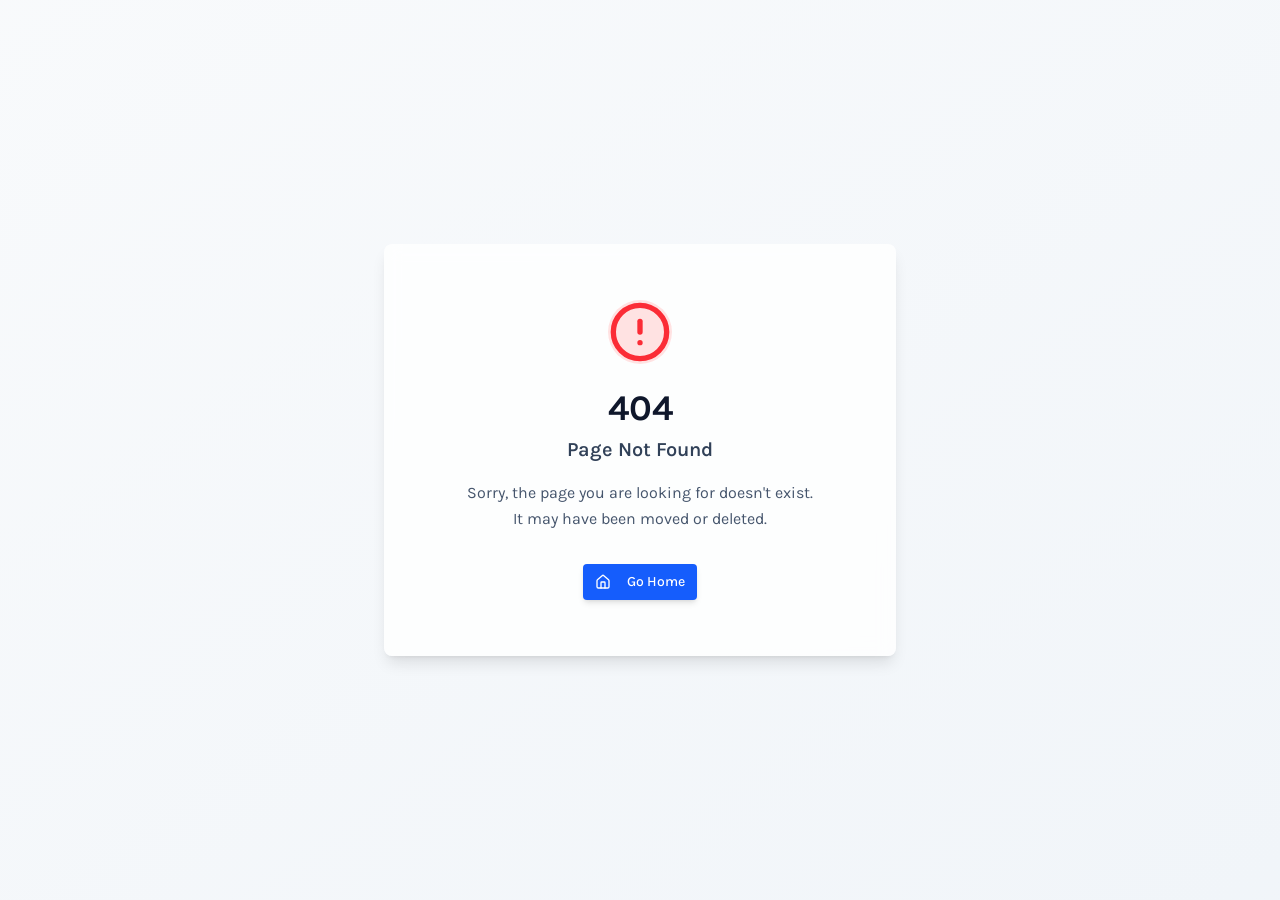
==== commit 4e4ec2cc: "Move opening hours below hero 'Ninety minutes. Six weeks.' line, left aligned; remove top banner" ====
--- a/index.html
+++ b/index.html
@@ -183,7 +183,6 @@
     `,document.head.appendChild(i),this.cursorStyleElement=i}removeCursorStyle(){this.cursorStyleElement&&(this.cursorStyleElement.remove(),this.cursorStyleElement=null)}handleUndoRedo=i=>{const c=i.key.toLowerCase(),s=(i.ctrlKey||i.metaKey)&&c==="z"&&!i.shiftKey,d=(i.ctrlKey||i.metaKey)&&(c==="z"&&i.shiftKey||c==="y");if(!s&&!d)return;const m=i.target;if(m instanceof HTMLElement){const C=m.tagName;if(["INPUT","TEXTAREA","SELECT"].includes(C)||m.isContentEditable)return}const x=document.activeElement;if(x instanceof HTMLElement){const C=x.tagName;if(["INPUT","TEXTAREA","SELECT"].includes(C)||x.isContentEditable)return;let v=x;for(;v;){if(v.hasAttribute(al))return;v=v.parentElement}}i.preventDefault(),i.stopPropagation();let R=null;s?(R=this.editHistory.undo(),this.highlighter.scheduleRender()):d&&(R=this.editHistory.redo(),this.highlighter.scheduleRender()),R&&R.target&&document.contains(R.target)&&(R.target.scrollIntoView({behavior:"smooth",block:"center"}),this.highlighter.setActiveTarget(R.target),setTimeout(()=>{this.highlighter.setActiveTarget(null)},1500))};handleDelete=i=>{if(i.key!=="Delete"&&i.key!=="Backspace"||this.isDirectEditing)return;const c=i.target;if(c instanceof HTMLElement){const R=c.tagName;if(["INPUT","TEXTAREA","SELECT"].includes(R)||c.isContentEditable)return}const s=document.activeElement;if(s instanceof HTMLElement){const R=s.tagName;if(["INPUT","TEXTAREA","SELECT"].includes(R)||s.isContentEditable)return;let C=s;for(;C;){if(C.hasAttribute(al))return;C=C.parentElement}}if(!this.activeTarget)return;if(!Fg(this.activeTarget)){console.warn("Cannot delete this element: it is a critical DOM element");return}i.preventDefault(),i.stopPropagation();const d=Ig(this.activeTarget);if(!d){console.warn("Cannot delete element: no parent found");return}const m=$r(this.activeTarget),x=this.activeTarget;this.disposeSelectorInput(),this.exitDirectEditMode(),this.removeEnterKeyListener?.(),this.removeEnterKeyListener=null,x.parentElement&&x.parentElement.removeChild(x),this.activeTarget=null,this.hoverTarget=null,this.pointerDown=!1,this.highlighter.setActiveTarget(null),this.highlighter.setHoverTarget(null),this.editHistory.addEdit({target:x,targetData:m,changes:{deleted:d},screenshot:null}),this.showEditToolbarIfNeeded(),this.showCommentMarkersIfNeeded()};showEditToolbarIfNeeded(){if(!this.editHistory.hasEdits()){this.hideEditToolbar();return}this.disposeEditToolbar||Promise.resolve().then(()=>w0).then(({openEditToolbar:i})=>{const c=i({editHistory:this.editHistory,highlighter:this.highlighter,onApply:()=>{this.handleApplyAll()},onDiscard:()=>{this.handleDiscardAll()}});this.disposeEditToolbar=()=>{c?.dispose(),this.disposeEditToolbar=null}}).catch(i=>{console.error("Failed to render EditToolbar:",i)})}hideEditToolbar(){this.disposeEditToolbar&&this.disposeEditToolbar()}handleApplyAll(){const i=this.editHistory.getActiveEdits();i.length!==0&&Pt.sendMessage({type:"edits",to:"container",payload:{edits:i.map(c=>({element:c.targetData,changes:c.changes,screenshot:c.screenshot}))}})}handleDiscardAll(){this.editHistory.clear(),this.hideEditToolbar(),this.hideCommentMarkers(),this.highlighter.scheduleRender()}showCommentMarkersIfNeeded(){if(!this.editHistory.hasEdits()){this.hideCommentMarkers();return}this.disposeCommentMarkers||Promise.resolve().then(()=>E0).then(({openCommentMarkers:i})=>{const c=i({editHistory:this.editHistory,highlighter:this.highlighter,getActiveElement:()=>this.activeTarget,onElementSelect:s=>{this.selectElement(s)}});this.disposeCommentMarkers=()=>{c?.dispose(),this.disposeCommentMarkers=null}}).catch(i=>{console.error("Failed to render CommentMarkers:",i)})}hideCommentMarkers(){this.disposeCommentMarkers&&this.disposeCommentMarkers(),this.editHistory.clearComments(),this.highlighter.scheduleRender()}handleGlobalEscape=i=>{if(i.key!=="Escape"||this.activeTarget)return;const c=i.target;if(c instanceof HTMLElement){const d=c.tagName;if(["INPUT","TEXTAREA","SELECT"].includes(d)||c.isContentEditable)return}const s=document.activeElement;if(s instanceof HTMLElement){const d=s.tagName;if(["INPUT","TEXTAREA","SELECT"].includes(d)||s.isContentEditable)return;let m=s;for(;m;){if(m.hasAttribute(al))return;m=m.parentElement}}this.editHistory.hasEdits()||(i.preventDefault(),i.stopPropagation(),this.disable(),Pt.sendMessage({type:"exitEditMode",to:"container",payload:{}}))}}const u0=new c0;class d0{wired=!1;init(){if(this.wired)return;this.wired=!0;const i=s=>{try{const m=new URL(s,window.location.href).hostname.toLowerCase();return!!(m==="stripe.com"||m.endsWith(".stripe.com")||m==="myshopify.com"||m.endsWith(".myshopify.com"))}catch{return!1}},c=(s,d)=>{Pt.sendMessage({type:"externalNavAttempt",to:"container",payload:{href:s,trigger:d}})};try{const s=window.open;window.open=(...d)=>{const m=d[0];return typeof m=="string"&&i(m)&&c(m,"window.open"),s.apply(window,d)}}catch{}try{const s=window.navigation;s&&typeof s.addEventListener=="function"&&s.addEventListener("navigate",d=>{const m=d?.destination?.url;typeof m=="string"&&i(m)&&c(m,"navigation")})}catch{}}}const f0=new d0;class h0{constructor(){this.init()}async init(){Pt.init({currentEndpoint:"content"}),Pt.listenMessage({type:"containerInited",callback:()=>{Pt.readySource.markReady()}}),Yr.init(),vg.init(),f0.init(),Su.init(),u0.init(),await this.renderRoot(),this.renderRootForDev()}renderRootForDev(){}async renderRoot(){if(document.getElementById(jr.root))return;const c=document.createElement("div");c.id=jr.root,c.setAttribute(al,"true"),document.documentElement.appendChild(c);const s=c.attachShadow({mode:"closed"}),d=document.createElement("style"),m=await Promise.resolve().then(()=>T0).then(x=>x.default);d.textContent=m,s.appendChild(d),Or.createRoot(s).render(h.jsx(pg,{"data-loc":"src/main.tsx:128"}))}}new h0;function m0({onDiscard:r,onApply:i,isApplying:c=!1,editCount:s}){const d=c||s===0;return h.jsxs("div",{"data-loc":"src/modules/DomSelector/EditsToolBar/ActionButtons.tsx:17",className:"flex items-center gap-2",children:[h.jsx("button",{"data-loc":"src/modules/DomSelector/EditsToolBar/ActionButtons.tsx:18",onClick:r,disabled:d,className:"px-3 py-1.5 text-sm font-medium text-[var(--text-white)] border-[var(--text-tertiary)] border-[1.5px] hover:bg-[#ffffff0f] focus:bg-[#ffffff0f] active:opacity-90 rounded-[12px] transition-all outline-none disabled:opacity-50 disabled:cursor-not-allowed",title:"Discard all changes",children:"Discard"}),h.jsxs("button",{"data-loc":"src/modules/DomSelector/EditsToolBar/ActionButtons.tsx:27",onClick:i,disabled:d,className:"flex items-center gap-2 px-4 py-1.5 text-sm font-medium bg-[var(--Button-primary-brand)] text-white border border-transparent hover:opacity-90 focus:opacity-90 active:opacity-90 rounded-[12px] transition-all outline-none disabled:opacity-50 disabled:cursor-not-allowed",title:"Save all changes",children:[c&&h.jsxs("svg",{"data-loc":"src/modules/DomSelector/EditsToolBar/ActionButtons.tsx:34",className:"animate-spin h-4 w-4",xmlns:"http://www.w3.org/2000/svg",fill:"none",viewBox:"0 0 24 24",children:[h.jsx("circle",{"data-loc":"src/modules/DomSelector/EditsToolBar/ActionButtons.tsx:40",className:"opacity-25",cx:"12",cy:"12",r:"10",stroke:"currentColor",strokeWidth:"4"}),h.jsx("path",{"data-loc":"src/modules/DomSelector/EditsToolBar/ActionButtons.tsx:48",className:"opacity-75",fill:"currentColor",d:"M4 12a8 8 0 018-8V0C5.373 0 0 5.373 0 12h4zm2 5.291A7.962 7.962 0 014 12H0c0 3.042 1.135 5.824 3 7.938l3-2.647z"})]}),"Apply"]})]})}function g0({editCount:r,showEditPreviews:i,onClick:c}){return h.jsxs("div",{"data-loc":"src/modules/DomSelector/EditsToolBar/EditCountBadge.tsx:15",onClick:c,tabIndex:0,role:"button",className:Ae.cn("flex items-center gap-2 px-3 py-1.5 rounded-[12px] cursor-pointer transition-all relative outline-none text-[var(--text-white)] border-[var(--text-tertiary)] border-[1.5px] active:opacity-90",i?"bg-[#ffffff0f]":"bg-transparent hover:bg-[#ffffff0f]"),children:[h.jsx("svg",{"data-loc":"src/modules/DomSelector/EditsToolBar/EditCountBadge.tsx:26",xmlns:"http://www.w3.org/2000/svg",width:"18",height:"18",viewBox:"0 0 16 16",fill:"currentColor",children:h.jsx("g",{"data-loc":"src/modules/DomSelector/EditsToolBar/EditCountBadge.tsx:33",children:h.jsx("path",{"data-loc":"src/modules/DomSelector/EditsToolBar/EditCountBadge.tsx:34",d:"M7.52881 7.52869C7.71733 7.34017 8 7.28198 8.24756 7.3809L14.9142 10.0476C15.1678 10.149 15.334 10.3949 15.3335 10.668C15.3329 10.9411 15.1656 11.1861 14.9116 11.2865L12.3133 12.3132L11.2866 14.9115C11.1862 15.1655 10.9412 15.3328 10.6681 15.3334C10.3951 15.3339 10.1491 15.1677 10.0477 14.9141L7.38102 8.24744C7.2821 7.99988 7.34029 7.71721 7.52881 7.52869ZM1.3335 12.6667C1.3335 12.2985 1.63197 12 2.00016 12C2.36835 12 2.66683 12.2985 2.66683 12.6667C2.66683 12.8435 2.73712 13.013 2.86214 13.1381C2.98717 13.2631 3.15669 13.3334 3.3335 13.3334C3.70169 13.3334 4.00016 13.6319 4.00016 14C4.00016 14.3682 3.70169 14.6667 3.3335 14.6667C2.80306 14.6667 2.29451 14.4558 1.91943 14.0808C1.54436 13.7057 1.3335 13.1971 1.3335 12.6667ZM7.3335 13.3334C7.70169 13.3334 8.00016 13.6319 8.00016 14C8.00016 14.3682 7.70169 14.6667 7.3335 14.6667H6.00016C5.63197 14.6667 5.3335 14.3682 5.3335 14C5.3335 13.6319 5.63197 13.3334 6.00016 13.3334H7.3335ZM10.6629 12.8627L11.1805 11.5547L11.2085 11.4922C11.2822 11.3506 11.405 11.2397 11.5549 11.1804L12.8628 10.6628L9.19678 9.19666L10.6629 12.8627ZM1.3335 10V9.33337C1.3335 8.96518 1.63197 8.66671 2.00016 8.66671C2.36835 8.66671 2.66683 8.96518 2.66683 9.33337V10C2.66683 10.3682 2.36835 10.6667 2.00016 10.6667C1.63197 10.6667 1.3335 10.3682 1.3335 10ZM13.3335 7.33337V6.00004C13.3335 5.63185 13.632 5.33337 14.0002 5.33337C14.3684 5.33337 14.6668 5.63185 14.6668 6.00004V7.33337C14.6668 7.70156 14.3684 8.00004 14.0002 8.00004C13.632 8.00004 13.3335 7.70156 13.3335 7.33337ZM1.3335 6.66671V6.00004C1.3335 5.63185 1.63197 5.33337 2.00016 5.33337C2.36835 5.33337 2.66683 5.63185 2.66683 6.00004V6.66671C2.66683 7.0349 2.36835 7.33337 2.00016 7.33337C1.63197 7.33337 1.3335 7.0349 1.3335 6.66671ZM1.3335 3.33337C1.3335 2.80294 1.54436 2.29438 1.91943 1.91931C2.29451 1.54424 2.80306 1.33337 3.3335 1.33337C3.70169 1.33337 4.00016 1.63185 4.00016 2.00004C4.00016 2.36823 3.70169 2.66671 3.3335 2.66671C3.15668 2.66671 2.98717 2.737 2.86214 2.86202C2.73712 2.98704 2.66683 3.15656 2.66683 3.33337C2.66683 3.70156 2.36835 4.00004 2.00016 4.00004C1.63197 4.00004 1.3335 3.70156 1.3335 3.33337ZM13.3335 3.33337C13.3335 3.15656 13.2632 2.98704 13.1382 2.86202C13.0132 2.737 12.8436 2.66671 12.6668 2.66671C12.2986 2.66671 12.0002 2.36823 12.0002 2.00004C12.0002 1.63185 12.2986 1.33337 12.6668 1.33337C13.1973 1.33337 13.7058 1.54424 14.0809 1.91931C14.456 2.29438 14.6668 2.80294 14.6668 3.33337C14.6668 3.70156 14.3684 4.00004 14.0002 4.00004C13.632 4.00004 13.3335 3.70156 13.3335 3.33337ZM6.66683 1.33337C7.03502 1.33337 7.3335 1.63185 7.3335 2.00004C7.3335 2.36823 7.03502 2.66671 6.66683 2.66671H6.00016C5.63197 2.66671 5.3335 2.36823 5.3335 2.00004C5.3335 1.63185 5.63197 1.33337 6.00016 1.33337H6.66683ZM10.0002 1.33337C10.3684 1.33337 10.6668 1.63185 10.6668 2.00004C10.6668 2.36823 10.3684 2.66671 10.0002 2.66671H9.3335C8.96531 2.66671 8.66683 2.36823 8.66683 2.00004C8.66683 1.63185 8.96531 1.33337 9.3335 1.33337H10.0002Z"})})}),h.jsx("span",{"data-loc":"src/modules/DomSelector/EditsToolBar/EditCountBadge.tsx:37",className:"text-sm font-medium tabular-nums",children:r})]})}function p0({activeEdits:r,hoveredEditIndex:i,highlighter:c,onCardClick:s,onCardHover:d,show:m}){const x=U.useRef(null),R=v=>{d(v)},C=()=>{d(null)};return U.useEffect(()=>{if(!m){c.removeExclusionRect("edit-preview-cards");return}const v=()=>{if(x.current&&m){const D=x.current.getBoundingClientRect();c.addExclusionRect("edit-preview-cards",D)}};return v(),window.addEventListener("resize",v),window.addEventListener("scroll",v,{passive:!0}),()=>{window.removeEventListener("resize",v),window.removeEventListener("scroll",v),c.removeExclusionRect("edit-preview-cards")}},[c,m]),h.jsx("div",{"data-loc":"src/modules/DomSelector/EditsToolBar/EditPreviewCards.tsx:59",ref:x,className:"absolute bottom-full mb-2 left-0 right-0 transition-all duration-200 ease-out",style:{opacity:m?1:0,transform:m?"translateY(0) scale(1)":"translateY(8px) scale(0.98)",pointerEvents:m?"auto":"none",transitionTimingFunction:"cubic-bezier(0.16, 1, 0.3, 1)"},onMouseLeave:C,children:h.jsx("div",{"data-loc":"src/modules/DomSelector/EditsToolBar/EditPreviewCards.tsx:72",className:"rounded-[14px] border border-[var(--border-main)] bg-[rgb(37,37,37)] shadow-[0px_8px_32px_0px_var(--shadow-S)] overflow-hidden",style:{maxHeight:"40vh"},children:h.jsx("div",{"data-loc":"src/modules/DomSelector/EditsToolBar/EditPreviewCards.tsx:78",className:"overflow-y-auto",style:{maxHeight:"40vh"},children:r.map((v,D)=>{const j=i===D,J=!!v.screenshot;return h.jsx("div",{"data-loc":"src/modules/DomSelector/EditsToolBar/EditPreviewCards.tsx:89",onClick:()=>s(D),onMouseEnter:()=>R(D),className:Ae.cn("px-4 cursor-pointer transition-all",j&&"bg-[#ffffff0f]"),children:h.jsxs("div",{"data-loc":"src/modules/DomSelector/EditsToolBar/EditPreviewCards.tsx:98",className:"flex items-center gap-2.5 py-2",style:{borderBottom:D!==r.length-1?"1px solid var(--icon-secondary)":"none"},children:[h.jsx("div",{"data-loc":"src/modules/DomSelector/EditsToolBar/EditPreviewCards.tsx:108",className:Ae.cn("flex-shrink-0 size-5 rounded-full flex items-center justify-center transition-all text-[var(--background-card)] border-[var(--icon-secondary)] border",j&&"bg-[#ffffff0f]"),children:h.jsx("span",{"data-loc":"src/modules/DomSelector/EditsToolBar/EditPreviewCards.tsx:114",className:"text-xs",children:D+1})}),h.jsxs("div",{"data-loc":"src/modules/DomSelector/EditsToolBar/EditPreviewCards.tsx:118",className:"flex-1 min-w-0",children:[h.jsx("span",{"data-loc":"src/modules/DomSelector/EditsToolBar/EditPreviewCards.tsx:119",className:Ae.cn("text-sm text-white font-medium",v.changes.deleted&&"line-through"),children:v.targetData.tagName}),h.jsxs("div",{"data-loc":"src/modules/DomSelector/EditsToolBar/EditPreviewCards.tsx:129",className:"text-xs text-[var(--text-white-tsp)] pt-0.5 leading-none gap-1 flex flex-col",children:[v.changes.comment&&h.jsx("span",{"data-loc":"src/modules/DomSelector/EditsToolBar/EditPreviewCards.tsx:131",className:"leading-snug",children:v.changes.comment.modified===""?"Removed comment":`Comment: "${v.changes.comment.modified.slice(0,30)}${v.changes.comment.modified.length>30?"...":""}"`}),v.changes.deleted&&h.jsx("span",{"data-loc":"src/modules/DomSelector/EditsToolBar/EditPreviewCards.tsx:144",children:"Element deleted"}),v.changes.textContent&&h.jsxs("span",{"data-loc":"src/modules/DomSelector/EditsToolBar/EditPreviewCards.tsx:146",className:"leading-snug",children:['Text: "',v.changes.textContent.modified.slice(0,40),v.changes.textContent.modified.length>40?"...":"",'"']}),v.changes.src&&h.jsx("span",{"data-loc":"src/modules/DomSelector/EditsToolBar/EditPreviewCards.tsx:155",children:"Image source updated"}),v.changes.href&&h.jsxs("span",{"data-loc":"src/modules/DomSelector/EditsToolBar/EditPreviewCards.tsx:157",className:"leading-snug",children:["Link: ",v.changes.href.modified.slice(0,30),"..."]}),v.changes.style&&h.jsxs("div",{"data-loc":"src/modules/DomSelector/EditsToolBar/EditPreviewCards.tsx:162",className:"flex flex-wrap gap-1",children:[Object.keys(v.changes.style).slice(0,3).map(at=>h.jsx("span",{"data-loc":"src/modules/DomSelector/EditsToolBar/EditPreviewCards.tsx:166",className:"px-1.5 py-0.5 text-xs bg-[#ffffff1a] text-white rounded-[8px]",children:at},at)),Object.keys(v.changes.style).length>3&&h.jsxs("span",{"data-loc":"src/modules/DomSelector/EditsToolBar/EditPreviewCards.tsx:174",className:"text-xs text-white",children:["+",Object.keys(v.changes.style).length-3," more"]})]}),J&&!v.changes.deleted&&(v.changes.textContent||v.changes.style||v.changes.comment)&&h.jsx("div",{"data-loc":"src/modules/DomSelector/EditsToolBar/EditPreviewCards.tsx:185",style:{backgroundImage:`url(${v.screenshot})`,backgroundSize:"cover",backgroundPosition:"top"},className:"h-12 mt-1 rounded border border-black/10"})]})]})]})},`${v.targetData.id}-${D}`)})})})})}function y0({canUndo:r,canRedo:i,onUndo:c,onRedo:s}){return h.jsxs("div",{"data-loc":"src/modules/DomSelector/EditsToolBar/UndoRedoButtons.tsx:17",className:"flex items-center gap-1.5",children:[h.jsx("button",{"data-loc":"src/modules/DomSelector/EditsToolBar/UndoRedoButtons.tsx:18",onClick:c,disabled:!r,className:Ae.cn("flex items-center justify-center p-1.5 rounded-full transition-all outline-none",r?"text-[var(--text-white)] hover:bg-[#ffffff0f] cursor-pointer":"bg-transparent text-[var(--text-disable)] cursor-not-allowed opacity-50"),title:"Undo (⌘Z)",children:h.jsx("svg",{"data-loc":"src/modules/DomSelector/EditsToolBar/UndoRedoButtons.tsx:29",xmlns:"http://www.w3.org/2000/svg",width:"18",height:"18",viewBox:"0 0 16 16",fill:"none",children:h.jsx("path",{"data-loc":"src/modules/DomSelector/EditsToolBar/UndoRedoButtons.tsx:36",d:"M12.6666 9.66662C12.6666 9.27271 12.5888 8.88276 12.4381 8.51883C12.2873 8.15485 12.0663 7.8241 11.7877 7.54552C11.5091 7.26695 11.1784 7.0459 10.8144 6.89513C10.4505 6.74441 10.0605 6.66662 9.66662 6.66662H4.27599L6.4713 8.86193C6.73165 9.12228 6.73165 9.54429 6.4713 9.80464C6.21095 10.065 5.78894 10.065 5.5286 9.80464L2.19526 6.4713C1.93491 6.21095 1.93491 5.78894 2.19526 5.5286L5.5286 2.19526C5.78894 1.93491 6.21095 1.93491 6.4713 2.19526C6.73165 2.45561 6.73165 2.87762 6.4713 3.13797L4.27599 5.33328H9.66662C10.2357 5.33328 10.7991 5.44559 11.3248 5.66336C11.8506 5.88113 12.3287 6.19978 12.7311 6.60216C13.1335 7.00455 13.4521 7.48267 13.6699 8.00841C13.8876 8.53416 13.9999 9.09755 13.9999 9.66662C13.9999 10.2357 13.8876 10.7991 13.6699 11.3248C13.4521 11.8506 13.1335 12.3287 12.7311 12.7311C12.3287 13.1335 11.8506 13.4521 11.3248 13.6699C10.7991 13.8876 10.2357 13.9999 9.66662 13.9999H7.33328C6.96509 13.9999 6.66662 13.7015 6.66662 13.3333C6.66662 12.9651 6.96509 12.6666 7.33328 12.6666H9.66662C10.0605 12.6666 10.4505 12.5888 10.8144 12.4381C11.1784 12.2873 11.5091 12.0663 11.7877 11.7877C12.0663 11.5091 12.2873 11.1784 12.4381 10.8144C12.5888 10.4505 12.6666 10.0605 12.6666 9.66662Z",fill:"currentColor"})})}),h.jsx("button",{"data-loc":"src/modules/DomSelector/EditsToolBar/UndoRedoButtons.tsx:43",onClick:s,disabled:!i,className:Ae.cn("flex items-center justify-center p-1.5 rounded-full transition-all outline-none",i?"text-[var(--text-white)] hover:bg-[#ffffff0f] cursor-pointer":"bg-transparent text-[var(--text-disable)] opacity-50 cursor-not-allowed"),title:"Redo (⌘⇧Z)",children:h.jsx("svg",{"data-loc":"src/modules/DomSelector/EditsToolBar/UndoRedoButtons.tsx:54",xmlns:"http://www.w3.org/2000/svg",width:"18",height:"18",viewBox:"0 0 16 16",fill:"none",children:h.jsx("path",{"data-loc":"src/modules/DomSelector/EditsToolBar/UndoRedoButtons.tsx:61",d:"M3.33338 9.66662C3.33338 9.27271 3.41118 8.88276 3.5619 8.51883C3.71266 8.15485 3.93371 7.8241 4.21229 7.54552C4.49086 7.26695 4.82162 7.0459 5.1856 6.89513C5.54953 6.74441 5.93948 6.66662 6.33338 6.66662H11.724L9.5287 8.86193C9.26835 9.12228 9.26835 9.54429 9.5287 9.80464C9.78905 10.065 10.2111 10.065 10.4714 9.80464L13.8047 6.4713C14.0651 6.21095 14.0651 5.78894 13.8047 5.5286L10.4714 2.19526C10.2111 1.93491 9.78905 1.93491 9.5287 2.19526C9.26835 2.45561 9.26835 2.87762 9.5287 3.13797L11.724 5.33328H6.33338C5.76432 5.33328 5.20092 5.44559 4.67518 5.66336C4.14944 5.88113 3.67132 6.19978 3.26893 6.60216C2.86654 7.00455 2.5479 7.48267 2.33013 8.00841C2.11236 8.53416 2.00005 9.09755 2.00005 9.66662C2.00005 10.2357 2.11236 10.7991 2.33013 11.3248C2.5479 11.8506 2.86654 12.3287 3.26893 12.7311C3.67132 13.1335 4.14944 13.4521 4.67518 13.6699C5.20092 13.8876 5.76432 13.9999 6.33338 13.9999H8.66672C9.03491 13.9999 9.33338 13.7015 9.33338 13.3333C9.33338 12.9651 9.03491 12.6666 8.66672 12.6666H6.33338C5.93948 12.6666 5.54953 12.5888 5.1856 12.4381C4.82162 12.2873 4.49086 12.0663 4.21229 11.7877C3.93371 11.5091 3.71266 11.1784 3.5619 10.8144C3.41118 10.4505 3.33338 10.0605 3.33338 9.66662Z",fill:"currentColor"})})})]})}function v0(r){const[i,c]=U.useState(r.canUndo()),[s,d]=U.useState(r.canRedo()),[m,x]=U.useState(r.getActiveEdits().length),[R,C]=U.useState([]);return U.useEffect(()=>{const v=r.onChange(()=>{c(r.canUndo()),d(r.canRedo());const D=r.getActiveEdits();x(D.length),C(D)});return C(r.getActiveEdits()),v},[r]),{canUndo:i,canRedo:s,editCount:m,activeEdits:R}}function b0(){const[r,i]=U.useState(!1);return{showEditPreviews:r,handleEditCountClick:()=>{i(!r)}}}function qu({editHistory:r,highlighter:i,onApply:c,onDiscard:s}){const d=U.useRef(null),[m,x]=U.useState(null),[R,C]=U.useState(!1),{canUndo:v,canRedo:D,editCount:j,activeEdits:J}=v0(r),{showEditPreviews:at,handleEditCountClick:$}=b0();U.useEffect(()=>{if(m!==null&&J[m]){const _=J[m];_.target&&document.contains(_.target)&&i.setHoverTarget(_.target)}else i.setHoverTarget(null)},[m,J,i]),U.useEffect(()=>{const _=()=>{if(d.current){const Y=d.current.getBoundingClientRect();i.addExclusionRect("edit-toolbar",Y)}};return _(),window.addEventListener("resize",_),()=>{window.removeEventListener("resize",_),i.removeExclusionRect("edit-toolbar")}},[i]);const nt=()=>{const _=r.undo();i.scheduleRender(),_&&_.target&&document.contains(_.target)&&(_.target.scrollIntoView({behavior:"smooth",block:"center"}),i.setActiveTarget(_.target),setTimeout(()=>{i.setActiveTarget(null)},1500))},ct=()=>{const _=r.redo();i.scheduleRender(),_&&_.target&&document.contains(_.target)&&(_.target.scrollIntoView({behavior:"smooth",block:"center"}),i.setActiveTarget(_.target),setTimeout(()=>{i.setActiveTarget(null)},1500))},ht=_=>{const Y=J[_];Y.target&&document.contains(Y.target)&&(Y.target.scrollIntoView({behavior:"smooth",block:"center"}),i.setActiveTarget(Y.target),setTimeout(()=>{i.setActiveTarget(null)},1500))},St=()=>{C(!0),c()};return h.jsx("div",{"data-loc":"src/modules/DomSelector/EditsToolBar/EditToolbar.tsx:127",className:"fixed left-0 right-0 top-0 bottom-0 pointer-events-none",style:{zIndex:2147483645},children:h.jsx("div",{"data-loc":"src/modules/DomSelector/EditsToolBar/EditToolbar.tsx:131",className:"absolute bottom-0 left-0 right-0 flex items-center justify-center pb-8",children:h.jsxs("div",{"data-loc":"src/modules/DomSelector/EditsToolBar/EditToolbar.tsx:132",ref:d,[al]:"true",onMouseDown:_=>_.stopPropagation(),className:"pointer-events-auto flex items-center gap-8 p-2 rounded-[14px] border border-[var(--border-main)] bg-[rgb(37,37,37)] shadow-[0px_8px_32px_0px_var(--shadow-S)] relative justify-between",children:[h.jsxs("div",{"data-loc":"src/modules/DomSelector/EditsToolBar/EditToolbar.tsx:138",className:"flex items-center gap-3",children:[h.jsx(g0,{"data-loc":"src/modules/DomSelector/EditsToolBar/EditToolbar.tsx:139",editCount:j,showEditPreviews:at,onClick:$}),h.jsx(y0,{"data-loc":"src/modules/DomSelector/EditsToolBar/EditToolbar.tsx:145",canUndo:v,canRedo:D,onUndo:nt,onRedo:ct})]}),h.jsx(m0,{"data-loc":"src/modules/DomSelector/EditsToolBar/EditToolbar.tsx:153",onDiscard:s,onApply:St,isApplying:R,editCount:j}),J.length>0&&h.jsx(p0,{"data-loc":"src/modules/DomSelector/EditsToolBar/EditToolbar.tsx:161",activeEdits:J,hoveredEditIndex:m,highlighter:i,onCardClick:ht,onCardHover:x,show:at})]})})})}const x0=ei.createOpener(qu,{singleton:!0}),w0=Object.freeze(Object.defineProperty({__proto__:null,EditToolbar:qu,openEditToolbar:x0},Symbol.toStringTag,{value:"Module"}));function S0({comment:r,elementRect:i,boxRef:c,onMouseEnter:s,onMouseLeave:d,onClick:m,onDelete:x,isHidden:R}){const C=U.useRef(null),v=U.useRef(null),[D,j]=U.useState({width:0,height:0});U.useLayoutEffect(()=>{if(!C.current)return;const it=C.current.getBoundingClientRect();j({width:it.width,height:it.height})},[r,x]);const J=window.innerWidth,at=window.innerHeight,$=30,nt=i.top+i.height/2;let ct=i.right+$,ht=nt-D.height/2;ct+D.width>J-20&&(ct=i.left-$-D.width),ct<20&&(ct=Math.min(i.left,J-D.width-20),ct=Math.max(20,ct),ht=i.bottom+$),ht<20?ht=20:ht+D.height>at-20&&(ht=Math.max(20,at-D.height-20));const St={x:ct,y:ht},_=St.y+D.height/2,Y=St.x>i.right?i.right:i.left;return R?null:h.jsxs(h.Fragment,{children:[h.jsxs("svg",{"data-loc":"src/modules/DomSelector/CommentMarkers/CommentTooltip.tsx:80",className:"absolute inset-0 w-full h-full pointer-events-none z-[2147483643]",children:[h.jsx("line",{"data-loc":"src/modules/DomSelector/CommentMarkers/CommentTooltip.tsx:81",x1:Y,y1:nt,x2:St.x,y2:_,stroke:"#0081f2",strokeWidth:1.5,strokeDasharray:"3 2"}),h.jsx("circle",{"data-loc":"src/modules/DomSelector/CommentMarkers/CommentTooltip.tsx:90",cx:Y,cy:nt,r:3,fill:"#0081f2"})]}),h.jsxs("div",{"data-loc":"src/modules/DomSelector/CommentMarkers/CommentTooltip.tsx:94",ref:v,className:"absolute group z-[2147483644]",style:{left:St.x,top:St.y},onMouseEnter:s,onMouseLeave:d,children:[h.jsx("div",{"data-loc":"src/modules/DomSelector/CommentMarkers/CommentTooltip.tsx:105",ref:H=>{C.current=H,c(H)},className:"pointer-events-auto cursor-pointer rounded-[10px] px-2.5 py-1.5 bg-[#0081f2] max-w-[260px]",onClick:m,onMouseDown:H=>H.stopPropagation(),children:h.jsx("div",{"data-loc":"src/modules/DomSelector/CommentMarkers/CommentTooltip.tsx:114",className:"flex items-start gap-1.5",children:h.jsx("p",{"data-loc":"src/modules/DomSelector/CommentMarkers/CommentTooltip.tsx:115",className:"flex-1 text-xs break-words whitespace-pre-wrap text-[var(--text-white)]",children:r})})}),x&&h.jsx("button",{"data-loc":"src/modules/DomSelector/CommentMarkers/CommentTooltip.tsx:123",onClick:H=>{H.stopPropagation(),x()},className:"absolute -top-1 right-0 pointer-events-auto flex items-center justify-center size-5 rounded-full bg-white shadow-md text-gray-600 hover:text-red-500 hover:bg-red-50 transition-all opacity-0 group-hover:opacity-100",title:"Delete comment",onMouseDown:H=>H.stopPropagation(),children:h.jsx("svg",{"data-loc":"src/modules/DomSelector/CommentMarkers/CommentTooltip.tsx:132",xmlns:"http://www.w3.org/2000/svg",width:"10",height:"10",viewBox:"0 0 12 12",fill:"none",stroke:"currentColor",strokeWidth:"1.5",strokeLinecap:"round",children:h.jsx("path",{"data-loc":"src/modules/DomSelector/CommentMarkers/CommentTooltip.tsx:142",d:"M9 3L3 9M3 3l6 6"})})})]})]})}function Yu({editHistory:r,highlighter:i,getActiveElement:c,onElementSelect:s}){const[d,m]=U.useState(null),[x,R]=U.useState(null),[C,v]=U.useState(0),D=U.useRef(new Map),j=U.useMemo(()=>{const _=r.getActiveEdits(),Y=new Map;for(const it of _){const rt=it.target;if(!document.contains(rt))continue;const V=Pr(rt);V&&Y.set(V,rt)}const H=[];for(const[it,rt]of Y.entries()){const V=rt._comment||"";if(!V.trim())continue;const xt=rt.getBoundingClientRect();xt.width===0||xt.height===0||H.push({id:it,element:rt,comment:V.trim(),position:{x:xt.left,y:xt.top}})}return H},[r,C,x]),J=()=>{for(const[_,Y]of D.current.entries()){const H=Y.getBoundingClientRect();i.addExclusionRect(`comment-box-${_}`,H)}},at=(_,Y)=>!(_.right<Y.left||_.left>Y.right||_.bottom<Y.top||_.top>Y.bottom);U.useEffect(()=>{const _=r.onChange(()=>{v(V=>V+1)});let Y=null,H=null;const it=()=>{Y===null&&(Y=requestAnimationFrame(()=>{Y=null,v(V=>V+1)}))},rt=()=>{H&&clearTimeout(H),H=setTimeout(()=>{v(V=>V+1)},100)};return window.addEventListener("scroll",it,{passive:!0}),window.addEventListener("resize",rt,{passive:!0}),()=>{_(),Y!==null&&cancelAnimationFrame(Y),H&&clearTimeout(H),window.removeEventListener("scroll",it),window.removeEventListener("resize",rt);for(const V of D.current.keys())i.removeExclusionRect(`comment-box-${V}`)}},[r,i]),U.useEffect(()=>{const _=()=>{const H=c();R(H)};_();const Y=setInterval(_,100);return()=>{clearInterval(Y)}},[c]),U.useEffect(()=>{const _=new Set(j.map(H=>H.id));for(const H of D.current.keys())_.has(H)||(i.removeExclusionRect(`comment-box-${H}`),D.current.delete(H));J();const Y=d?j.find(H=>H.id===d)?.element:null;Y&&document.contains(Y)?i.setHoverTarget(Y):i.setHoverTarget(null)},[j,d,i]);const $=_=>{m(_)},nt=()=>{m(null)},ct=_=>{const Y=j.find(H=>H.id===_);Y&&document.contains(Y.element)&&(Y.element.scrollIntoView({behavior:"smooth",block:"center"}),s(Y.element))},ht=_=>{const Y=j.find(H=>H.id===_);if(Y&&document.contains(Y.element)){const H=Y.element,it=H._comment||"",rt=$r(H);delete H._comment,r.addEdit({target:H,targetData:rt,changes:{comment:{original:it,modified:""}},screenshot:null}),v(V=>V+1)}},St=(_,Y)=>{if(Y){D.current.set(_,Y);const H=Y.getBoundingClientRect();i.addExclusionRect(`comment-box-${_}`,H)}else D.current.delete(_),i.removeExclusionRect(`comment-box-${_}`)};return h.jsx("div",{"data-loc":"src/modules/DomSelector/CommentMarkers/CommentMarkers.tsx:229",className:"fixed inset-0 pointer-events-none",style:{zIndex:2147483642},[al]:"true",children:j.map(_=>{let H=x===_.element;if(!H&&x&&document.contains(x)){const it=D.current.get(_.id);if(it){const rt=x.getBoundingClientRect(),V=it.getBoundingClientRect();H=at(V,rt)}}return h.jsx(S0,{"data-loc":"src/modules/DomSelector/CommentMarkers/CommentMarkers.tsx:249",comment:_.comment,elementRect:_.element.getBoundingClientRect(),isHidden:H,onMouseEnter:()=>$(_.id),onMouseLeave:nt,onClick:()=>ct(_.id),onDelete:()=>ht(_.id),boxRef:it=>St(_.id,it)},_.id)})})}const C0=ei.createOpener(Yu,{singleton:!0}),E0=Object.freeze(Object.defineProperty({__proto__:null,CommentMarkers:Yu,openCommentMarkers:C0},Symbol.toStringTag,{value:"Module"})),T0=Object.freeze(Object.defineProperty({__proto__:null,default:'#manus-previewer-content-root{--background-gray-login: #f8f8f7;--background-selection: #b8d3f8;--background-tool-used: linear-gradient( 176deg, rgba(255, 255, 255, 0) 5.88%, rgba(255, 255, 255, .6) 51.28%, rgba(255, 255, 255, 0) 94.95% );--background-drag-overlay: #ffffff80;--background-thinking: linear-gradient( 90deg, var(--text-primary) 0%, #d9d8d8 50.48%, var(--text-primary) 99.04% );--background-app-banner: linear-gradient(180deg, #f7f7f7 0%, #ececec 100%);--background-share-header: linear-gradient( 0deg, rgba(248, 248, 247, 0) 0%, #f8f8f7 45.05% );--text-primary: #34322d;--text-secondary: #5e5e5b;--text-tertiary: #858481;--text-disable: #b9b9b7;--text-blue: #0081f2;--text-onblack: #ffffff;--text-white: #ffffff;--text-white-tsp: #ffffff99;--theme-text-primary: #262626;--logo-color: #34322d;--text-shining: #e5e5e5;--background-gray-main: #f8f8f7;--background-white-main: #ffffff;--background-menu-white: #ffffff;--background-menu-gray: #f8f8f7;--background-tsp-menu-white: #ffffff14;--background-tsp-card-gray: #37352f0a;--background-nav: #ebebeb;--background-card: #fafafa;--background-mask: #000000a6;--background-card-gray: #fafafa;--background-preview-mask: #000000d9;--border-main: #0000000f;--border-white: #ffffff33;--border-btn-main: #0000001f;--border-input-active: #0081f280;--border-light: #0000000a;--border-dark: #0000001f;--border-primary: #4f59661f;--icon-primary: #34322d;--icon-secondary: #5e5e5b;--icon-tertiary: #858481;--icon-disable: #b9b9b7;--icon-blue: #0081f2;--icon-onblack: #ffffff;--icon-white: #ffffff;--icon-white-tsp: #ffffff99;--function-error: #f25a5a;--function-success: #25ba3b;--function-warning: #efa201;--function-error-tsp: #f25a5a14;--function-warning-tsp: #efa2011f;--function-success-tsp: #25ba3b14;--fill-blue: #0081f214;--fill-tsp-white-main: #37352f0f;--fill-tsp-white-dark: #37352f14;--fill-tsp-white-light: #37352f0a;--fill-tsp-gray-dark: #37352f14;--fill-tsp-gray-main: #37352f0a;--fill-white: #ffffff;--fill-black: #28282973;--fill-gray: #f8f8f7;--Button-primary-black: #1a1a19;--Button-primary-white: #ffffff;--Button-primary-brand: #0081f2;--Button-primary-brand-disabled: #7cbdf5;--Button-secondary-brand: #0081f21a;--Button-secondary-error-border: #f25a5a80;--Button-secondary-error-fill: #ffffff;--Button-secondary-main: #ffffff;--Button-secondary-gray: #37352f0f;--tab-fill: rgba(0, 0, 0, .04);--tab-active-black: #1a1a19;--shadow-L: #0000003d;--shadow-M: #0000001f;--shadow-S: #00000014;--shadow-XS: #0000000f;--shadows-inner-0: #ffffff00;--shadows-inner-1: #16191d14;--shadows-inner-2: #16191d1f;--shadows-drop-1: #16191d08;--shadows-drop-2: #16191d0a;--shadows-drop-3: #16191d14;--shadows-drop-4: #16191d1f;--shadows-highlight-1: #cce5ff;--shadows-highlight-2: #1487fa;--shadows-danger-1: #fed7d7;--shadows-danger-2: #ee3a3a;--shadows-card-border: #16191d1f;--shadows-card-border-2: #16191d1f;--Tooltips-main: #000000e6;--gradual-white-0: #ffffff00;--gradual-gray-100: #ffffff00;--gradual-gray-0: #ffffff00;--gradual-dark-20: #00000033;--fill-input-chat: #ffffff;--gradient-bg-mask-gray-0: #eaeaeb00;--gradual-white-menu-0: #ffffff00}#manus-previewer-content-root.dark{--text-primary: #dadada;--text-secondary: #acacac;--text-tertiary: #7f7f7f;--text-disable: #5f5f5f;--text-blue: #1a93fe;--text-onblack: #000000e6;--text-white: #ffffff;--text-white-tsp: #ffffff99;--theme-text-primary: #dbdbdb;--logo-color: #dadada;--text-shining: #474747;--background-gray-main: #272728;--background-white-main: #161618;--background-menu-white: #383739;--background-menu-gray: #272728;--background-tsp-menu-white: #ffffff0f;--background-tsp-card-gray: #ffffff0f;--background-nav: #212122;--background-card: #383739;--background-mask-black: #000000a6;--background-mask-white: #272728a6;--background-card-gray: #383739;--background-preview-mask: #000000d9;--border-main: #ffffff14;--border-white: #00000014;--border-btn-main: #ffffff1a;--border-input-active: #1a93fe80;--border-light: #ffffff0f;--border-dark: #ffffff29;--border-primary: #56565f52;--icon-primary: #dadada;--icon-secondary: #acacac;--icon-tertiary: #7f7f7f;--icon-disable: #5f5f5f;--icon-blue: #1a93fe;--icon-onblack: #000000d9;--icon-white: #ffffff;--icon-white-tsp: #ffffff99;--function-error: #eb4d4d;--function-success: #5eb92d;--function-warning: #ffbf36;--function-error-tsp: #eb4d4d14;--function-warning-tsp: #ffbf361f;--function-success-tsp: #25ba3b1f;--fill-blue: #1a93fe1f;--fill-tsp-white-main: #ffffff0f;--fill-tsp-white-dark: #ffffff1f;--fill-tsp-white-light: #ffffff0a;--fill-tsp-gray-dark: #00000047;--fill-tsp-gray-main: #00000033;--fill-white: #3e3d3e;--fill-black: #28282973;--fill-gray: #444345;--Button-primary-black: #ffffff;--Button-primary-white: #ffffff14;--Button-primary-brand: #1a93fe;--Button-primary-brand-disabled: #215d93;--Button-secondary-brand: #1a93fe1f;--Button-secondary-error-border: #eb4d4d29;--Button-secondary-error-fill: #eb4d4d1f;--Button-secondary-main: #ffffff1f;--Button-secondary-gray: #ffffff0f;--tab-fill: rgba(255, 255, 255, .06);--tab-active-black: #ffffff;--shadow-L: #00000066;--shadow-M: #0000003d;--shadow-S: #00000029;--shadow-XS: #0000001f;--shadows-inner-0: #ffffff1f;--shadows-inner-1: #ffffff14;--shadows-inner-2: #ffffff1f;--shadows-drop-1: #0000001f;--shadows-drop-2: #00000033;--shadows-drop-3: #00000047;--shadows-drop-4: #0000005c;--shadows-highlight-1: #1b61a6;--shadows-highlight-2: #1487fa;--shadows-danger-1: #8f1919;--shadows-danger-2: #ee3a3a;--shadows-card-border: #ffffff1f;--shadows-card-border-2: #ffffff00;--Tooltips-main: #000000e6;--gradual-white-0: #27272800;--gradual-gray-100: #444345;--gradual-gray-0: #44434500;--gradual-dark-20: #ffffff33;--fill-input-chat: #363537;--gradient-bg-mask-gray-0: #1e1e1e00;--gradual-white-menu-0: #38373900}*,:before,:after{--tw-border-spacing-x: 0;--tw-border-spacing-y: 0;--tw-translate-x: 0;--tw-translate-y: 0;--tw-rotate: 0;--tw-skew-x: 0;--tw-skew-y: 0;--tw-scale-x: 1;--tw-scale-y: 1;--tw-pan-x: ;--tw-pan-y: ;--tw-pinch-zoom: ;--tw-scroll-snap-strictness: proximity;--tw-gradient-from-position: ;--tw-gradient-via-position: ;--tw-gradient-to-position: ;--tw-ordinal: ;--tw-slashed-zero: ;--tw-numeric-figure: ;--tw-numeric-spacing: ;--tw-numeric-fraction: ;--tw-ring-inset: ;--tw-ring-offset-width: 0px;--tw-ring-offset-color: #fff;--tw-ring-color: rgb(59 130 246 / .5);--tw-ring-offset-shadow: 0 0 #0000;--tw-ring-shadow: 0 0 #0000;--tw-shadow: 0 0 #0000;--tw-shadow-colored: 0 0 #0000;--tw-blur: ;--tw-brightness: ;--tw-contrast: ;--tw-grayscale: ;--tw-hue-rotate: ;--tw-invert: ;--tw-saturate: ;--tw-sepia: ;--tw-drop-shadow: ;--tw-backdrop-blur: ;--tw-backdrop-brightness: ;--tw-backdrop-contrast: ;--tw-backdrop-grayscale: ;--tw-backdrop-hue-rotate: ;--tw-backdrop-invert: ;--tw-backdrop-opacity: ;--tw-backdrop-saturate: ;--tw-backdrop-sepia: ;--tw-contain-size: ;--tw-contain-layout: ;--tw-contain-paint: ;--tw-contain-style: }::backdrop{--tw-border-spacing-x: 0;--tw-border-spacing-y: 0;--tw-translate-x: 0;--tw-translate-y: 0;--tw-rotate: 0;--tw-skew-x: 0;--tw-skew-y: 0;--tw-scale-x: 1;--tw-scale-y: 1;--tw-pan-x: ;--tw-pan-y: ;--tw-pinch-zoom: ;--tw-scroll-snap-strictness: proximity;--tw-gradient-from-position: ;--tw-gradient-via-position: ;--tw-gradient-to-position: ;--tw-ordinal: ;--tw-slashed-zero: ;--tw-numeric-figure: ;--tw-numeric-spacing: ;--tw-numeric-fraction: ;--tw-ring-inset: ;--tw-ring-offset-width: 0px;--tw-ring-offset-color: #fff;--tw-ring-color: rgb(59 130 246 / .5);--tw-ring-offset-shadow: 0 0 #0000;--tw-ring-shadow: 0 0 #0000;--tw-shadow: 0 0 #0000;--tw-shadow-colored: 0 0 #0000;--tw-blur: ;--tw-brightness: ;--tw-contrast: ;--tw-grayscale: ;--tw-hue-rotate: ;--tw-invert: ;--tw-saturate: ;--tw-sepia: ;--tw-drop-shadow: ;--tw-backdrop-blur: ;--tw-backdrop-brightness: ;--tw-backdrop-contrast: ;--tw-backdrop-grayscale: ;--tw-backdrop-hue-rotate: ;--tw-backdrop-invert: ;--tw-backdrop-opacity: ;--tw-backdrop-saturate: ;--tw-backdrop-sepia: ;--tw-contain-size: ;--tw-contain-layout: ;--tw-contain-paint: ;--tw-contain-style: }*,:before,:after{box-sizing:border-box;border-width:0;border-style:solid;border-color:#e5e7eb}:before,:after{--tw-content: ""}html,:host{line-height:1.5;-webkit-text-size-adjust:100%;-moz-tab-size:4;-o-tab-size:4;tab-size:4;font-family:ui-sans-serif,system-ui,sans-serif,"Apple Color Emoji","Segoe UI Emoji",Segoe UI Symbol,"Noto Color Emoji";font-feature-settings:normal;font-variation-settings:normal;-webkit-tap-highlight-color:transparent}body{margin:0;line-height:inherit}hr{height:0;color:inherit;border-top-width:1px}abbr:where([title]){-webkit-text-decoration:underline dotted;text-decoration:underline dotted}h1,h2,h3,h4,h5,h6{font-size:inherit;font-weight:inherit}a{color:inherit;text-decoration:inherit}b,strong{font-weight:bolder}code,kbd,samp,pre{font-family:ui-monospace,SFMono-Regular,Menlo,Monaco,Consolas,Liberation Mono,Courier New,monospace;font-feature-settings:normal;font-variation-settings:normal;font-size:1em}small{font-size:80%}sub,sup{font-size:75%;line-height:0;position:relative;vertical-align:baseline}sub{bottom:-.25em}sup{top:-.5em}table{text-indent:0;border-color:inherit;border-collapse:collapse}button,input,optgroup,select,textarea{font-family:inherit;font-feature-settings:inherit;font-variation-settings:inherit;font-size:100%;font-weight:inherit;line-height:inherit;letter-spacing:inherit;color:inherit;margin:0;padding:0}button,select{text-transform:none}button,input:where([type=button]),input:where([type=reset]),input:where([type=submit]){-webkit-appearance:button;background-color:transparent;background-image:none}:-moz-focusring{outline:auto}:-moz-ui-invalid{box-shadow:none}progress{vertical-align:baseline}::-webkit-inner-spin-button,::-webkit-outer-spin-button{height:auto}[type=search]{-webkit-appearance:textfield;outline-offset:-2px}::-webkit-search-decoration{-webkit-appearance:none}::-webkit-file-upload-button{-webkit-appearance:button;font:inherit}summary{display:list-item}blockquote,dl,dd,h1,h2,h3,h4,h5,h6,hr,figure,p,pre{margin:0}fieldset{margin:0;padding:0}legend{padding:0}ol,ul,menu{list-style:none;margin:0;padding:0}dialog{padding:0}textarea{resize:vertical}input::-moz-placeholder,textarea::-moz-placeholder{opacity:1;color:#9ca3af}input::placeholder,textarea::placeholder{opacity:1;color:#9ca3af}button,[role=button]{cursor:pointer}:disabled{cursor:default}img,svg,video,canvas,audio,iframe,embed,object{display:block;vertical-align:middle}img,video{max-width:100%;height:auto}[hidden]:where(:not([hidden=until-found])){display:none}.container{width:100%}@media (min-width: 475px){.container{max-width:475px}}@media (min-width: 640px){.container{max-width:640px}}@media (min-width: 768px){.container{max-width:768px}}@media (min-width: 1024px){.container{max-width:1024px}}@media (min-width: 1280px){.container{max-width:1280px}}@media (min-width: 1536px){.container{max-width:1536px}}.pointer-events-none{pointer-events:none}.pointer-events-auto{pointer-events:auto}.visible{visibility:visible}.invisible{visibility:hidden}.fixed{position:fixed}.absolute{position:absolute}.relative{position:relative}.sticky{position:sticky}.inset-0{inset:0}.-top-1{top:-.25rem}.bottom-0{bottom:0}.bottom-8{bottom:2rem}.bottom-full{bottom:100%}.left-0{left:0}.left-2\\.5{left:.625rem}.left-8{left:2rem}.right-0{right:0}.right-4{right:1rem}.top-0{top:0}.top-1\\/2{top:50%}.top-4{top:1rem}.top-full{top:100%}.z-50{z-index:50}.z-\\[-1\\]{z-index:-1}.z-\\[2147483643\\]{z-index:2147483643}.z-\\[2147483644\\]{z-index:2147483644}.z-\\[999999\\]{z-index:999999}.z-\\[9999\\]{z-index:9999}.-m-\\[25\\%\\]{margin:-25%}.m-0{margin:0}.mx-2{margin-left:.5rem;margin-right:.5rem}.mx-auto{margin-left:auto;margin-right:auto}.mb-1{margin-bottom:.25rem}.mb-1\\.5{margin-bottom:.375rem}.mb-2{margin-bottom:.5rem}.mb-4{margin-bottom:1rem}.mb-6{margin-bottom:1.5rem}.mb-8{margin-bottom:2rem}.mb-\\[6px\\]{margin-bottom:6px}.ml-1{margin-left:.25rem}.mr-1{margin-right:.25rem}.mt-0\\.5{margin-top:.125rem}.mt-1{margin-top:.25rem}.mt-12{margin-top:3rem}.mt-2{margin-top:.5rem}.mt-4{margin-top:1rem}.mt-6{margin-top:1.5rem}.mt-8{margin-top:2rem}.line-clamp-2{overflow:hidden;display:-webkit-box;-webkit-box-orient:vertical;-webkit-line-clamp:2}.block{display:block}.inline-block{display:inline-block}.inline{display:inline}.flex{display:flex}.inline-flex{display:inline-flex}.grid{display:grid}.inline-grid{display:inline-grid}.hidden{display:none}.size-5{width:1.25rem;height:1.25rem}.size-7{width:1.75rem;height:1.75rem}.h-0\\.5{height:.125rem}.h-12{height:3rem}.h-2{height:.5rem}.h-4{height:1rem}.h-48{height:12rem}.h-5{height:1.25rem}.h-6{height:1.5rem}.h-8{height:2rem}.h-\\[150\\%\\]{height:150%}.h-\\[18px\\]{height:18px}.h-auto{height:auto}.h-full{height:100%}.max-h-96{max-height:24rem}.max-h-\\[70vh\\]{max-height:70vh}.max-h-\\[80vh\\]{max-height:80vh}.min-h-0{min-height:0px}.min-h-screen{min-height:100vh}.w-2{width:.5rem}.w-4{width:1rem}.w-5{width:1.25rem}.w-6{width:1.5rem}.w-64{width:16rem}.w-8{width:2rem}.w-80{width:20rem}.w-\\[150\\%\\]{width:150%}.w-\\[18px\\]{width:18px}.w-\\[90\\%\\]{width:90%}.w-full{width:100%}.w-px{width:1px}.min-w-0{min-width:0px}.max-w-2xl{max-width:42rem}.max-w-4xl{max-width:56rem}.max-w-7xl{max-width:80rem}.max-w-\\[260px\\]{max-width:260px}.max-w-\\[600px\\]{max-width:600px}.flex-1{flex:1 1 0%}.flex-shrink-0,.shrink-0{flex-shrink:0}.-translate-y-1\\/2{--tw-translate-y: -50%;transform:translate(var(--tw-translate-x),var(--tw-translate-y)) rotate(var(--tw-rotate)) skew(var(--tw-skew-x)) skewY(var(--tw-skew-y)) scaleX(var(--tw-scale-x)) scaleY(var(--tw-scale-y))}.rotate-180{--tw-rotate: 180deg;transform:translate(var(--tw-translate-x),var(--tw-translate-y)) rotate(var(--tw-rotate)) skew(var(--tw-skew-x)) skewY(var(--tw-skew-y)) scaleX(var(--tw-scale-x)) scaleY(var(--tw-scale-y))}.transform{transform:translate(var(--tw-translate-x),var(--tw-translate-y)) rotate(var(--tw-rotate)) skew(var(--tw-skew-x)) skewY(var(--tw-skew-y)) scaleX(var(--tw-scale-x)) scaleY(var(--tw-scale-y))}@keyframes spin{to{transform:rotate(360deg)}}.animate-spin{animation:spin 1s linear infinite}.cursor-ew-resize{cursor:ew-resize}.cursor-not-allowed{cursor:not-allowed}.cursor-pointer{cursor:pointer}.resize-none{resize:none}.resize-y{resize:vertical}.resize{resize:both}.list-inside{list-style-position:inside}.list-disc{list-style-type:disc}.appearance-none{-webkit-appearance:none;-moz-appearance:none;appearance:none}.grid-cols-1{grid-template-columns:repeat(1,minmax(0,1fr))}.grid-cols-2{grid-template-columns:repeat(2,minmax(0,1fr))}.flex-col{flex-direction:column}.flex-wrap{flex-wrap:wrap}.items-start{align-items:flex-start}.items-end{align-items:flex-end}.items-center{align-items:center}.items-stretch{align-items:stretch}.justify-center{justify-content:center}.justify-between{justify-content:space-between}.gap-0{gap:0px}.gap-1{gap:.25rem}.gap-1\\.5{gap:.375rem}.gap-2{gap:.5rem}.gap-2\\.5{gap:.625rem}.gap-3{gap:.75rem}.gap-4{gap:1rem}.gap-6{gap:1.5rem}.gap-8{gap:2rem}.gap-x-2{-moz-column-gap:.5rem;column-gap:.5rem}.gap-y-3{row-gap:.75rem}.space-y-1>:not([hidden])~:not([hidden]){--tw-space-y-reverse: 0;margin-top:calc(.25rem * calc(1 - var(--tw-space-y-reverse)));margin-bottom:calc(.25rem * var(--tw-space-y-reverse))}.space-y-1\\.5>:not([hidden])~:not([hidden]){--tw-space-y-reverse: 0;margin-top:calc(.375rem * calc(1 - var(--tw-space-y-reverse)));margin-bottom:calc(.375rem * var(--tw-space-y-reverse))}.space-y-2>:not([hidden])~:not([hidden]){--tw-space-y-reverse: 0;margin-top:calc(.5rem * calc(1 - var(--tw-space-y-reverse)));margin-bottom:calc(.5rem * var(--tw-space-y-reverse))}.space-y-2\\.5>:not([hidden])~:not([hidden]){--tw-space-y-reverse: 0;margin-top:calc(.625rem * calc(1 - var(--tw-space-y-reverse)));margin-bottom:calc(.625rem * var(--tw-space-y-reverse))}.space-y-6>:not([hidden])~:not([hidden]){--tw-space-y-reverse: 0;margin-top:calc(1.5rem * calc(1 - var(--tw-space-y-reverse)));margin-bottom:calc(1.5rem * var(--tw-space-y-reverse))}.divide-y>:not([hidden])~:not([hidden]){--tw-divide-y-reverse: 0;border-top-width:calc(1px * calc(1 - var(--tw-divide-y-reverse)));border-bottom-width:calc(1px * var(--tw-divide-y-reverse))}.overflow-hidden{overflow:hidden}.overflow-y-auto{overflow-y:auto}.whitespace-nowrap{white-space:nowrap}.whitespace-pre-wrap{white-space:pre-wrap}.text-wrap{text-wrap:wrap}.break-words{overflow-wrap:break-word}.rounded{border-radius:.25rem}.rounded-3xl{border-radius:1.5rem}.rounded-\\[10px\\]{border-radius:10px}.rounded-\\[12px\\]{border-radius:12px}.rounded-\\[14px\\]{border-radius:14px}.rounded-\\[20px\\]{border-radius:20px}.rounded-\\[8px\\]{border-radius:8px}.rounded-full{border-radius:9999px}.rounded-lg{border-radius:.5rem}.rounded-xl{border-radius:.75rem}.border{border-width:1px}.border-0{border-width:0px}.border-\\[1\\.5px\\]{border-width:1.5px}.border-b{border-bottom-width:1px}.border-t{border-top-width:1px}.border-none{border-style:none}.border-\\[var\\(--border-main\\)\\]{border-color:var(--border-main)}.border-\\[var\\(--icon-secondary\\)\\]{border-color:var(--icon-secondary)}.border-\\[var\\(--text-tertiary\\)\\]{border-color:var(--text-tertiary)}.border-black\\/10{border-color:#0000001a}.border-black\\/20{border-color:#0003}.border-gray-200{--tw-border-opacity: 1;border-color:rgb(229 231 235 / var(--tw-border-opacity, 1))}.border-gray-300{--tw-border-opacity: 1;border-color:rgb(209 213 219 / var(--tw-border-opacity, 1))}.border-transparent{border-color:transparent}.bg-\\[\\#0081f2\\]{--tw-bg-opacity: 1;background-color:rgb(0 129 242 / var(--tw-bg-opacity, 1))}.bg-\\[\\#fdf4e0\\]{--tw-bg-opacity: 1;background-color:rgb(253 244 224 / var(--tw-bg-opacity, 1))}.bg-\\[\\#ffffff0f\\]{background-color:#ffffff0f}.bg-\\[\\#ffffff1a\\]{background-color:#ffffff1a}.bg-\\[rgb\\(37\\,37\\,37\\)\\]{--tw-bg-opacity: 1;background-color:rgb(37 37 37 / var(--tw-bg-opacity, 1))}.bg-\\[rgba\\(239\\,162\\,1\\,0\\.12\\)\\]{background-color:#efa2011f}.bg-\\[var\\(--Button-primary-brand\\)\\]{background-color:var(--Button-primary-brand)}.bg-\\[var\\(--background-menu-gray\\)\\]{background-color:var(--background-menu-gray)}.bg-\\[var\\(--border-main\\)\\]{background-color:var(--border-main)}.bg-\\[var\\(--fill-tsp-white-main\\)\\]{background-color:var(--fill-tsp-white-main)}.bg-\\[var\\(--text-primary\\)\\]{background-color:var(--text-primary)}.bg-black{--tw-bg-opacity: 1;background-color:rgb(0 0 0 / var(--tw-bg-opacity, 1))}.bg-black\\/50{background-color:#00000080}.bg-gray-100{--tw-bg-opacity: 1;background-color:rgb(243 244 246 / var(--tw-bg-opacity, 1))}.bg-gray-200{--tw-bg-opacity: 1;background-color:rgb(229 231 235 / var(--tw-bg-opacity, 1))}.bg-gray-300{--tw-bg-opacity: 1;background-color:rgb(209 213 219 / var(--tw-bg-opacity, 1))}.bg-gray-50{--tw-bg-opacity: 1;background-color:rgb(249 250 251 / var(--tw-bg-opacity, 1))}.bg-indigo-100{--tw-bg-opacity: 1;background-color:rgb(224 231 255 / var(--tw-bg-opacity, 1))}.bg-indigo-600{--tw-bg-opacity: 1;background-color:rgb(79 70 229 / var(--tw-bg-opacity, 1))}.bg-purple-50{--tw-bg-opacity: 1;background-color:rgb(250 245 255 / var(--tw-bg-opacity, 1))}.bg-purple-600{--tw-bg-opacity: 1;background-color:rgb(147 51 234 / var(--tw-bg-opacity, 1))}.bg-red-50{--tw-bg-opacity: 1;background-color:rgb(254 242 242 / var(--tw-bg-opacity, 1))}.bg-red-500{--tw-bg-opacity: 1;background-color:rgb(239 68 68 / var(--tw-bg-opacity, 1))}.bg-transparent{background-color:transparent}.bg-white{--tw-bg-opacity: 1;background-color:rgb(255 255 255 / var(--tw-bg-opacity, 1))}.bg-opacity-75{--tw-bg-opacity: .75}.bg-gradient-to-br{background-image:linear-gradient(to bottom right,var(--tw-gradient-stops))}.bg-gradient-to-r{background-image:linear-gradient(to right,var(--tw-gradient-stops))}.from-blue-50{--tw-gradient-from: #eff6ff var(--tw-gradient-from-position);--tw-gradient-to: rgb(239 246 255 / 0) var(--tw-gradient-to-position);--tw-gradient-stops: var(--tw-gradient-from), var(--tw-gradient-to)}.from-purple-100{--tw-gradient-from: #f3e8ff var(--tw-gradient-from-position);--tw-gradient-to: rgb(243 232 255 / 0) var(--tw-gradient-to-position);--tw-gradient-stops: var(--tw-gradient-from), var(--tw-gradient-to)}.from-purple-600{--tw-gradient-from: #9333ea var(--tw-gradient-from-position);--tw-gradient-to: rgb(147 51 234 / 0) var(--tw-gradient-to-position);--tw-gradient-stops: var(--tw-gradient-from), var(--tw-gradient-to)}.to-blue-100{--tw-gradient-to: #dbeafe var(--tw-gradient-to-position)}.to-blue-600{--tw-gradient-to: #2563eb var(--tw-gradient-to-position)}.to-indigo-100{--tw-gradient-to: #e0e7ff var(--tw-gradient-to-position)}.object-contain{-o-object-fit:contain;object-fit:contain}.object-cover{-o-object-fit:cover;object-fit:cover}.p-0{padding:0}.p-1\\.5{padding:.375rem}.p-2{padding:.5rem}.p-3{padding:.75rem}.p-4{padding:1rem}.p-6{padding:1.5rem}.p-8{padding:2rem}.px-0\\.5{padding-left:.125rem;padding-right:.125rem}.px-1{padding-left:.25rem;padding-right:.25rem}.px-1\\.5{padding-left:.375rem;padding-right:.375rem}.px-2{padding-left:.5rem;padding-right:.5rem}.px-2\\.5{padding-left:.625rem;padding-right:.625rem}.px-3{padding-left:.75rem;padding-right:.75rem}.px-4{padding-left:1rem;padding-right:1rem}.px-5{padding-left:1.25rem;padding-right:1.25rem}.px-6{padding-left:1.5rem;padding-right:1.5rem}.px-8{padding-left:2rem;padding-right:2rem}.py-0{padding-top:0;padding-bottom:0}.py-0\\.5{padding-top:.125rem;padding-bottom:.125rem}.py-1{padding-top:.25rem;padding-bottom:.25rem}.py-1\\.5{padding-top:.375rem;padding-bottom:.375rem}.py-2{padding-top:.5rem;padding-bottom:.5rem}.py-2\\.5{padding-top:.625rem;padding-bottom:.625rem}.py-3{padding-top:.75rem;padding-bottom:.75rem}.py-4{padding-top:1rem;padding-bottom:1rem}.py-8{padding-top:2rem;padding-bottom:2rem}.pb-0{padding-bottom:0}.pb-1\\.5{padding-bottom:.375rem}.pb-3{padding-bottom:.75rem}.pb-4{padding-bottom:1rem}.pb-8{padding-bottom:2rem}.pl-1{padding-left:.25rem}.pl-10{padding-left:2.5rem}.pl-7{padding-left:1.75rem}.pr-4{padding-right:1rem}.pt-0{padding-top:0}.pt-0\\.5{padding-top:.125rem}.pt-1{padding-top:.25rem}.pt-2\\.5{padding-top:.625rem}.pt-3{padding-top:.75rem}.pt-8{padding-top:2rem}.text-left{text-align:left}.text-center{text-align:center}.font-mono{font-family:ui-monospace,SFMono-Regular,Menlo,Monaco,Consolas,Liberation Mono,Courier New,monospace}.text-2xl{font-size:1.5rem;line-height:2rem}.text-3xl{font-size:1.875rem;line-height:2.25rem}.text-base{font-size:1rem;line-height:1.5rem}.text-lg{font-size:1.125rem;line-height:1.75rem}.text-sm{font-size:.875rem;line-height:1.25rem}.text-xl{font-size:1.25rem;line-height:1.75rem}.text-xs{font-size:.75rem;line-height:1rem}.font-bold{font-weight:700}.font-medium{font-weight:500}.font-normal{font-weight:400}.font-semibold{font-weight:600}.tabular-nums{--tw-numeric-spacing: tabular-nums;font-variant-numeric:var(--tw-ordinal) var(--tw-slashed-zero) var(--tw-numeric-figure) var(--tw-numeric-spacing) var(--tw-numeric-fraction)}.leading-5{line-height:1.25rem}.leading-none{line-height:1}.leading-relaxed{line-height:1.625}.leading-snug{line-height:1.375}.text-\\[var\\(--background-card\\)\\]{color:var(--background-card)}.text-\\[var\\(--icon-primary\\,\\#34322D\\)\\]{color:var(--icon-primary,#34322D)}.text-\\[var\\(--icon-tertiary\\)\\]{color:var(--icon-tertiary)}.text-\\[var\\(--text-disable\\)\\]{color:var(--text-disable)}.text-\\[var\\(--text-primary\\)\\]{color:var(--text-primary)}.text-\\[var\\(--text-primary\\,\\#34322D\\)\\]{color:var(--text-primary,#34322D)}.text-\\[var\\(--text-tertiary\\)\\]{color:var(--text-tertiary)}.text-\\[var\\(--text-white\\)\\]{color:var(--text-white)}.text-\\[var\\(--text-white-tsp\\)\\]{color:var(--text-white-tsp)}.text-black{--tw-text-opacity: 1;color:rgb(0 0 0 / var(--tw-text-opacity, 1))}.text-blue-600{--tw-text-opacity: 1;color:rgb(37 99 235 / var(--tw-text-opacity, 1))}.text-gray-400{--tw-text-opacity: 1;color:rgb(156 163 175 / var(--tw-text-opacity, 1))}.text-gray-500{--tw-text-opacity: 1;color:rgb(107 114 128 / var(--tw-text-opacity, 1))}.text-gray-600{--tw-text-opacity: 1;color:rgb(75 85 99 / var(--tw-text-opacity, 1))}.text-gray-700{--tw-text-opacity: 1;color:rgb(55 65 81 / var(--tw-text-opacity, 1))}.text-gray-800{--tw-text-opacity: 1;color:rgb(31 41 55 / var(--tw-text-opacity, 1))}.text-indigo-600{--tw-text-opacity: 1;color:rgb(79 70 229 / var(--tw-text-opacity, 1))}.text-indigo-700{--tw-text-opacity: 1;color:rgb(67 56 202 / var(--tw-text-opacity, 1))}.text-purple-100{--tw-text-opacity: 1;color:rgb(243 232 255 / var(--tw-text-opacity, 1))}.text-purple-600{--tw-text-opacity: 1;color:rgb(147 51 234 / var(--tw-text-opacity, 1))}.text-red-600{--tw-text-opacity: 1;color:rgb(220 38 38 / var(--tw-text-opacity, 1))}.text-red-800{--tw-text-opacity: 1;color:rgb(153 27 27 / var(--tw-text-opacity, 1))}.text-transparent{color:transparent}.text-white{--tw-text-opacity: 1;color:rgb(255 255 255 / var(--tw-text-opacity, 1))}.underline{text-decoration-line:underline}.overline{text-decoration-line:overline}.line-through{text-decoration-line:line-through}.opacity-0{opacity:0}.opacity-25{opacity:.25}.opacity-50{opacity:.5}.opacity-75{opacity:.75}.shadow{--tw-shadow: 0 1px 3px 0 rgb(0 0 0 / .1), 0 1px 2px -1px rgb(0 0 0 / .1);--tw-shadow-colored: 0 1px 3px 0 var(--tw-shadow-color), 0 1px 2px -1px var(--tw-shadow-color);box-shadow:var(--tw-ring-offset-shadow, 0 0 #0000),var(--tw-ring-shadow, 0 0 #0000),var(--tw-shadow)}.shadow-\\[0_4px_12px_rgba\\(0\\,0\\,0\\,0\\.15\\)\\]{--tw-shadow: 0 4px 12px rgba(0,0,0,.15);--tw-shadow-colored: 0 4px 12px var(--tw-shadow-color);box-shadow:var(--tw-ring-offset-shadow, 0 0 #0000),var(--tw-ring-shadow, 0 0 #0000),var(--tw-shadow)}.shadow-\\[0_4px_24px_rgba\\(0\\,0\\,0\\,0\\.15\\)\\]{--tw-shadow: 0 4px 24px rgba(0,0,0,.15);--tw-shadow-colored: 0 4px 24px var(--tw-shadow-color);box-shadow:var(--tw-ring-offset-shadow, 0 0 #0000),var(--tw-ring-shadow, 0 0 #0000),var(--tw-shadow)}.shadow-\\[0px_8px_32px_0px_var\\(--shadow-S\\)\\]{--tw-shadow: 0px 8px 32px 0px var(--shadow-S);--tw-shadow-colored: 0px 8px 32px 0px var(--tw-shadow-color);box-shadow:var(--tw-ring-offset-shadow, 0 0 #0000),var(--tw-ring-shadow, 0 0 #0000),var(--tw-shadow)}.shadow-lg{--tw-shadow: 0 10px 15px -3px rgb(0 0 0 / .1), 0 4px 6px -4px rgb(0 0 0 / .1);--tw-shadow-colored: 0 10px 15px -3px var(--tw-shadow-color), 0 4px 6px -4px var(--tw-shadow-color);box-shadow:var(--tw-ring-offset-shadow, 0 0 #0000),var(--tw-ring-shadow, 0 0 #0000),var(--tw-shadow)}.shadow-md{--tw-shadow: 0 4px 6px -1px rgb(0 0 0 / .1), 0 2px 4px -2px rgb(0 0 0 / .1);--tw-shadow-colored: 0 4px 6px -1px var(--tw-shadow-color), 0 2px 4px -2px var(--tw-shadow-color);box-shadow:var(--tw-ring-offset-shadow, 0 0 #0000),var(--tw-ring-shadow, 0 0 #0000),var(--tw-shadow)}.shadow-sm{--tw-shadow: 0 1px 2px 0 rgb(0 0 0 / .05);--tw-shadow-colored: 0 1px 2px 0 var(--tw-shadow-color);box-shadow:var(--tw-ring-offset-shadow, 0 0 #0000),var(--tw-ring-shadow, 0 0 #0000),var(--tw-shadow)}.shadow-xl{--tw-shadow: 0 20px 25px -5px rgb(0 0 0 / .1), 0 8px 10px -6px rgb(0 0 0 / .1);--tw-shadow-colored: 0 20px 25px -5px var(--tw-shadow-color), 0 8px 10px -6px var(--tw-shadow-color);box-shadow:var(--tw-ring-offset-shadow, 0 0 #0000),var(--tw-ring-shadow, 0 0 #0000),var(--tw-shadow)}.outline-none{outline:2px solid transparent;outline-offset:2px}.blur{--tw-blur: blur(8px);filter:var(--tw-blur) var(--tw-brightness) var(--tw-contrast) var(--tw-grayscale) var(--tw-hue-rotate) var(--tw-invert) var(--tw-saturate) var(--tw-sepia) var(--tw-drop-shadow)}.filter{filter:var(--tw-blur) var(--tw-brightness) var(--tw-contrast) var(--tw-grayscale) var(--tw-hue-rotate) var(--tw-invert) var(--tw-saturate) var(--tw-sepia) var(--tw-drop-shadow)}.transition{transition-property:color,background-color,border-color,text-decoration-color,fill,stroke,opacity,box-shadow,transform,filter,-webkit-backdrop-filter;transition-property:color,background-color,border-color,text-decoration-color,fill,stroke,opacity,box-shadow,transform,filter,backdrop-filter;transition-property:color,background-color,border-color,text-decoration-color,fill,stroke,opacity,box-shadow,transform,filter,backdrop-filter,-webkit-backdrop-filter;transition-timing-function:cubic-bezier(.4,0,.2,1);transition-duration:.15s}.transition-all{transition-property:all;transition-timing-function:cubic-bezier(.4,0,.2,1);transition-duration:.15s}.transition-colors{transition-property:color,background-color,border-color,text-decoration-color,fill,stroke;transition-timing-function:cubic-bezier(.4,0,.2,1);transition-duration:.15s}.transition-shadow{transition-property:box-shadow;transition-timing-function:cubic-bezier(.4,0,.2,1);transition-duration:.15s}.transition-transform{transition-property:transform;transition-timing-function:cubic-bezier(.4,0,.2,1);transition-duration:.15s}.duration-200{transition-duration:.2s}.ease-in-out{transition-timing-function:cubic-bezier(.4,0,.2,1)}.ease-out{transition-timing-function:cubic-bezier(0,0,.2,1)}*{box-sizing:border-box;outline:none;margin:0;padding:0}#manus-previewer-content-root{font-family:-apple-system,BlinkMacSystemFont,Segoe UI Variable Display,Segoe UI,Helvetica,"Apple Color Emoji",Arial,sans-serif,"Segoe UI Emoji",Segoe UI Symbol}::-webkit-scrollbar-thumb{background-color:transparent;cursor:pointer}*:hover::-webkit-scrollbar-thumb{background-color:#b9b9b7}::-webkit-scrollbar-thumb:hover{background-color:#858481}::-webkit-scrollbar-track{background-color:transparent}*{scrollbar-width:thin;scrollbar-color:transparent transparent}*:hover{scrollbar-color:#b9b9b7 transparent}@keyframes fadeInUp{0%{opacity:0;transform:translateY(12px) scale(.96)}to{opacity:1;transform:translateY(0) scale(1)}}@keyframes fadeInScale{0%{opacity:0;transform:scale(.92)}to{opacity:1;transform:scale(1)}}.placeholder\\:text-\\[var\\(--text-disable\\)\\]::-moz-placeholder{color:var(--text-disable)}.placeholder\\:text-\\[var\\(--text-disable\\)\\]::placeholder{color:var(--text-disable)}.last\\:border-b-0:last-child{border-bottom-width:0px}.hover\\:bg-\\[\\#ffffff0f\\]:hover{background-color:#ffffff0f}.hover\\:bg-\\[var\\(--fill-tsp-white-light\\)\\]:hover{background-color:var(--fill-tsp-white-light)}.hover\\:bg-\\[var\\(--fill-tsp-white-main\\)\\]:hover{background-color:var(--fill-tsp-white-main)}.hover\\:bg-gray-100:hover{--tw-bg-opacity: 1;background-color:rgb(243 244 246 / var(--tw-bg-opacity, 1))}.hover\\:bg-gray-200:hover{--tw-bg-opacity: 1;background-color:rgb(229 231 235 / var(--tw-bg-opacity, 1))}.hover\\:bg-gray-300:hover{--tw-bg-opacity: 1;background-color:rgb(209 213 219 / var(--tw-bg-opacity, 1))}.hover\\:bg-gray-50:hover{--tw-bg-opacity: 1;background-color:rgb(249 250 251 / var(--tw-bg-opacity, 1))}.hover\\:bg-gray-800:hover{--tw-bg-opacity: 1;background-color:rgb(31 41 55 / var(--tw-bg-opacity, 1))}.hover\\:bg-indigo-700:hover{--tw-bg-opacity: 1;background-color:rgb(67 56 202 / var(--tw-bg-opacity, 1))}.hover\\:bg-purple-700:hover{--tw-bg-opacity: 1;background-color:rgb(126 34 206 / var(--tw-bg-opacity, 1))}.hover\\:bg-red-100:hover{--tw-bg-opacity: 1;background-color:rgb(254 226 226 / var(--tw-bg-opacity, 1))}.hover\\:bg-red-50:hover{--tw-bg-opacity: 1;background-color:rgb(254 242 242 / var(--tw-bg-opacity, 1))}.hover\\:text-\\[var\\(--text-secondary\\)\\]:hover{color:var(--text-secondary)}.hover\\:text-gray-600:hover{--tw-text-opacity: 1;color:rgb(75 85 99 / var(--tw-text-opacity, 1))}.hover\\:text-indigo-600:hover{--tw-text-opacity: 1;color:rgb(79 70 229 / var(--tw-text-opacity, 1))}.hover\\:text-indigo-700:hover{--tw-text-opacity: 1;color:rgb(67 56 202 / var(--tw-text-opacity, 1))}.hover\\:text-purple-700:hover{--tw-text-opacity: 1;color:rgb(126 34 206 / var(--tw-text-opacity, 1))}.hover\\:text-red-500:hover{--tw-text-opacity: 1;color:rgb(239 68 68 / var(--tw-text-opacity, 1))}.hover\\:underline:hover{text-decoration-line:underline}.hover\\:opacity-80:hover{opacity:.8}.hover\\:opacity-90:hover{opacity:.9}.hover\\:shadow-xl:hover{--tw-shadow: 0 20px 25px -5px rgb(0 0 0 / .1), 0 8px 10px -6px rgb(0 0 0 / .1);--tw-shadow-colored: 0 20px 25px -5px var(--tw-shadow-color), 0 8px 10px -6px var(--tw-shadow-color);box-shadow:var(--tw-ring-offset-shadow, 0 0 #0000),var(--tw-ring-shadow, 0 0 #0000),var(--tw-shadow)}.focus\\:bg-\\[\\#ffffff0f\\]:focus{background-color:#ffffff0f}.focus\\:bg-\\[var\\(--fill-tsp-white-main\\)\\]:focus{background-color:var(--fill-tsp-white-main)}.focus\\:text-\\[var\\(--text-secondary\\)\\]:focus{color:var(--text-secondary)}.focus\\:opacity-90:focus{opacity:.9}.focus\\:outline-none:focus{outline:2px solid transparent;outline-offset:2px}.focus\\:ring-2:focus{--tw-ring-offset-shadow: var(--tw-ring-inset) 0 0 0 var(--tw-ring-offset-width) var(--tw-ring-offset-color);--tw-ring-shadow: var(--tw-ring-inset) 0 0 0 calc(2px + var(--tw-ring-offset-width)) var(--tw-ring-color);box-shadow:var(--tw-ring-offset-shadow),var(--tw-ring-shadow),var(--tw-shadow, 0 0 #0000)}.focus\\:ring-\\[1px\\]:focus{--tw-ring-offset-shadow: var(--tw-ring-inset) 0 0 0 var(--tw-ring-offset-width) var(--tw-ring-offset-color);--tw-ring-shadow: var(--tw-ring-inset) 0 0 0 calc(1px + var(--tw-ring-offset-width)) var(--tw-ring-color);box-shadow:var(--tw-ring-offset-shadow),var(--tw-ring-shadow),var(--tw-shadow, 0 0 #0000)}.focus\\:ring-inset:focus{--tw-ring-inset: inset}.focus\\:ring-\\[var\\(--border-dark\\)\\]:focus{--tw-ring-color: var(--border-dark)}.focus\\:ring-purple-500:focus{--tw-ring-opacity: 1;--tw-ring-color: rgb(168 85 247 / var(--tw-ring-opacity, 1))}.active\\:opacity-80:active{opacity:.8}.active\\:opacity-90:active{opacity:.9}.disabled\\:cursor-not-allowed:disabled{cursor:not-allowed}.disabled\\:opacity-50:disabled{opacity:.5}.group:hover .group-hover\\:opacity-100{opacity:1}@media (min-width: 475px){.xs\\:block{display:block}.xs\\:w-auto{width:auto}.xs\\:flex-none{flex:none}.xs\\:flex-row{flex-direction:row}.xs\\:items-center{align-items:center}.xs\\:p-6{padding:1.5rem}.xs\\:px-5{padding-left:1.25rem;padding-right:1.25rem}.xs\\:pt-4{padding-top:1rem}}@media (min-width: 768px){.md\\:flex{display:flex}.md\\:w-1\\/3{width:33.333333%}.md\\:w-2\\/3{width:66.666667%}.md\\:grid-cols-2{grid-template-columns:repeat(2,minmax(0,1fr))}.md\\:grid-cols-4{grid-template-columns:repeat(4,minmax(0,1fr))}}@media (min-width: 1024px){.lg\\:grid-cols-3{grid-template-columns:repeat(3,minmax(0,1fr))}}.\\[\\&\\:\\:-webkit-inner-spin-button\\]\\:appearance-none::-webkit-inner-spin-button{-webkit-appearance:none;appearance:none}.\\[\\&\\:\\:-webkit-outer-spin-button\\]\\:appearance-none::-webkit-outer-spin-button{-webkit-appearance:none;appearance:none}'},Symbol.toStringTag,{value:"Module"}))})();
 </script>
 
-    <div style="background:#f3ede6;color:#3a332e;text-align:center;font-family:system-ui,-apple-system,Segoe UI,Roboto,sans-serif;font-size:14px;letter-spacing:.02em;padding:10px 16px;">Open Mon–Sat, 10am–5pm · Closed Sundays · Woodlands South, Singapore</div>
     <div id="root"></div>
     
   </body>
